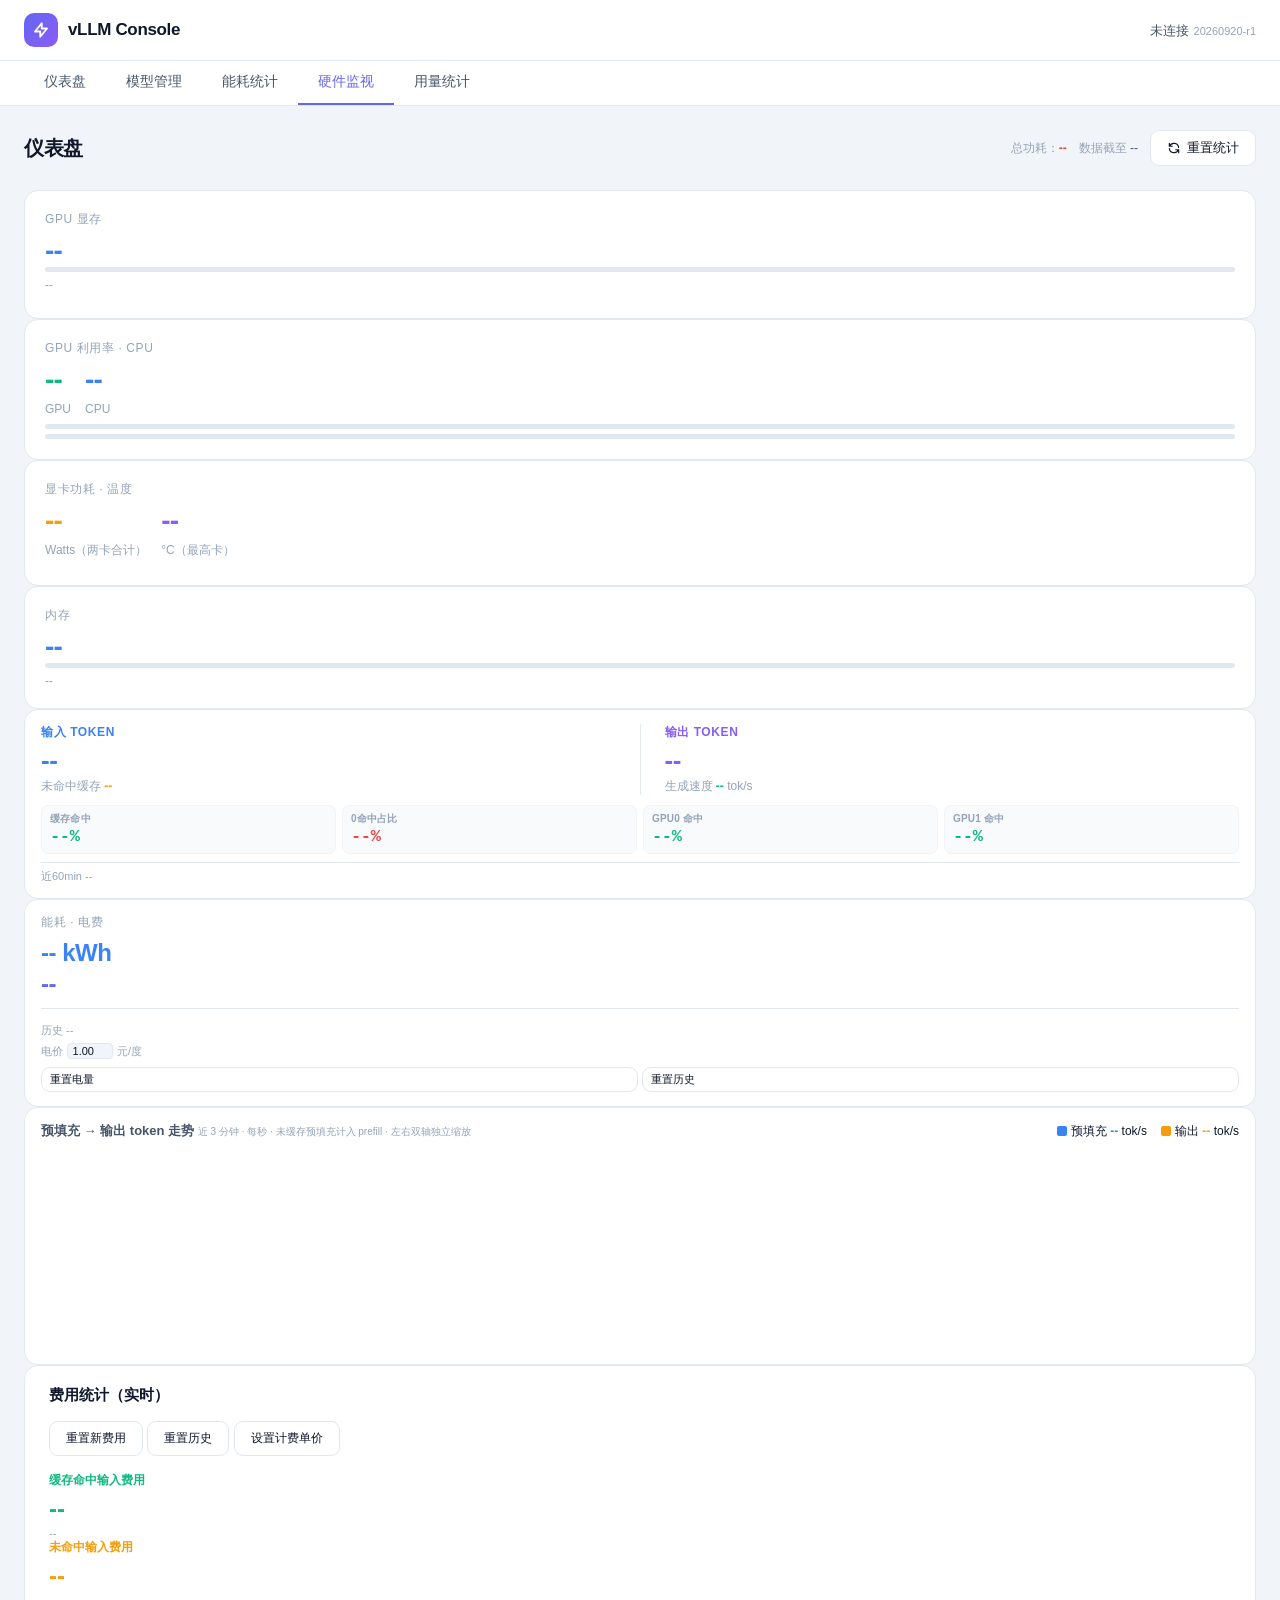
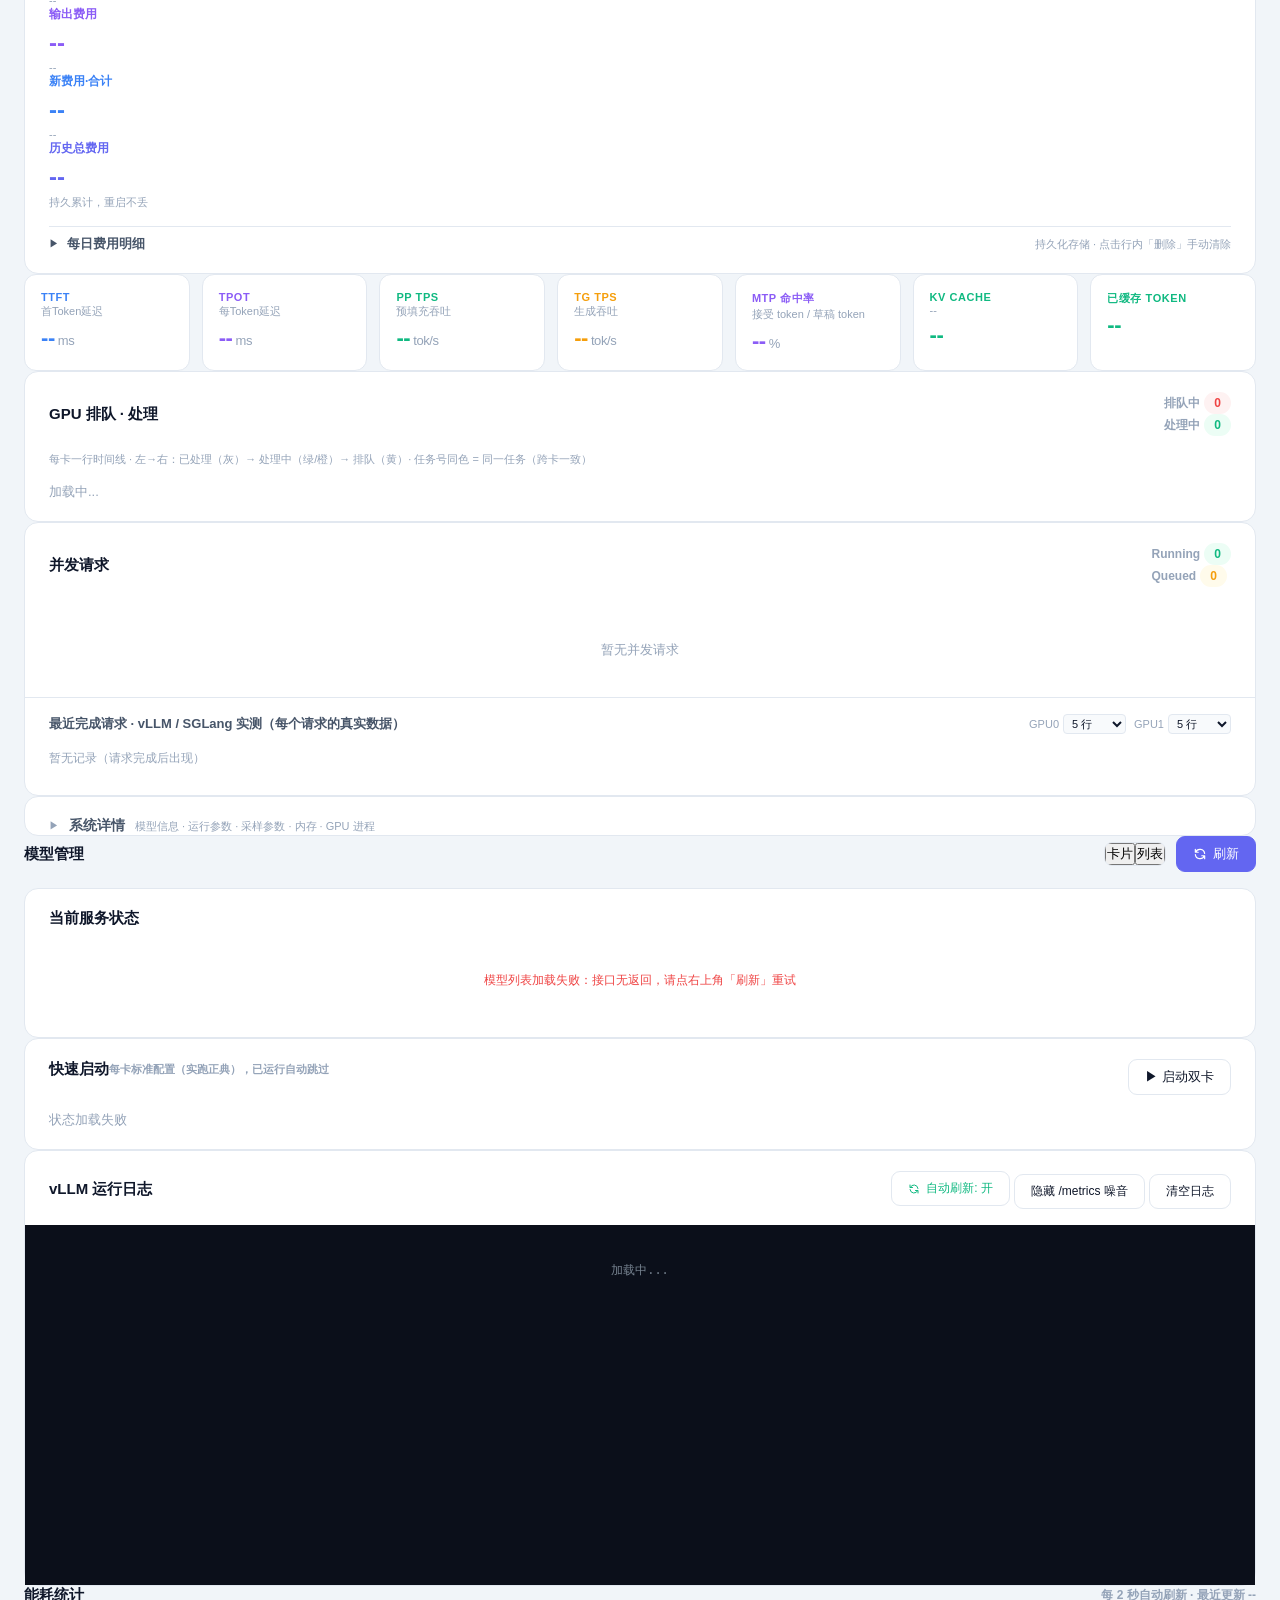
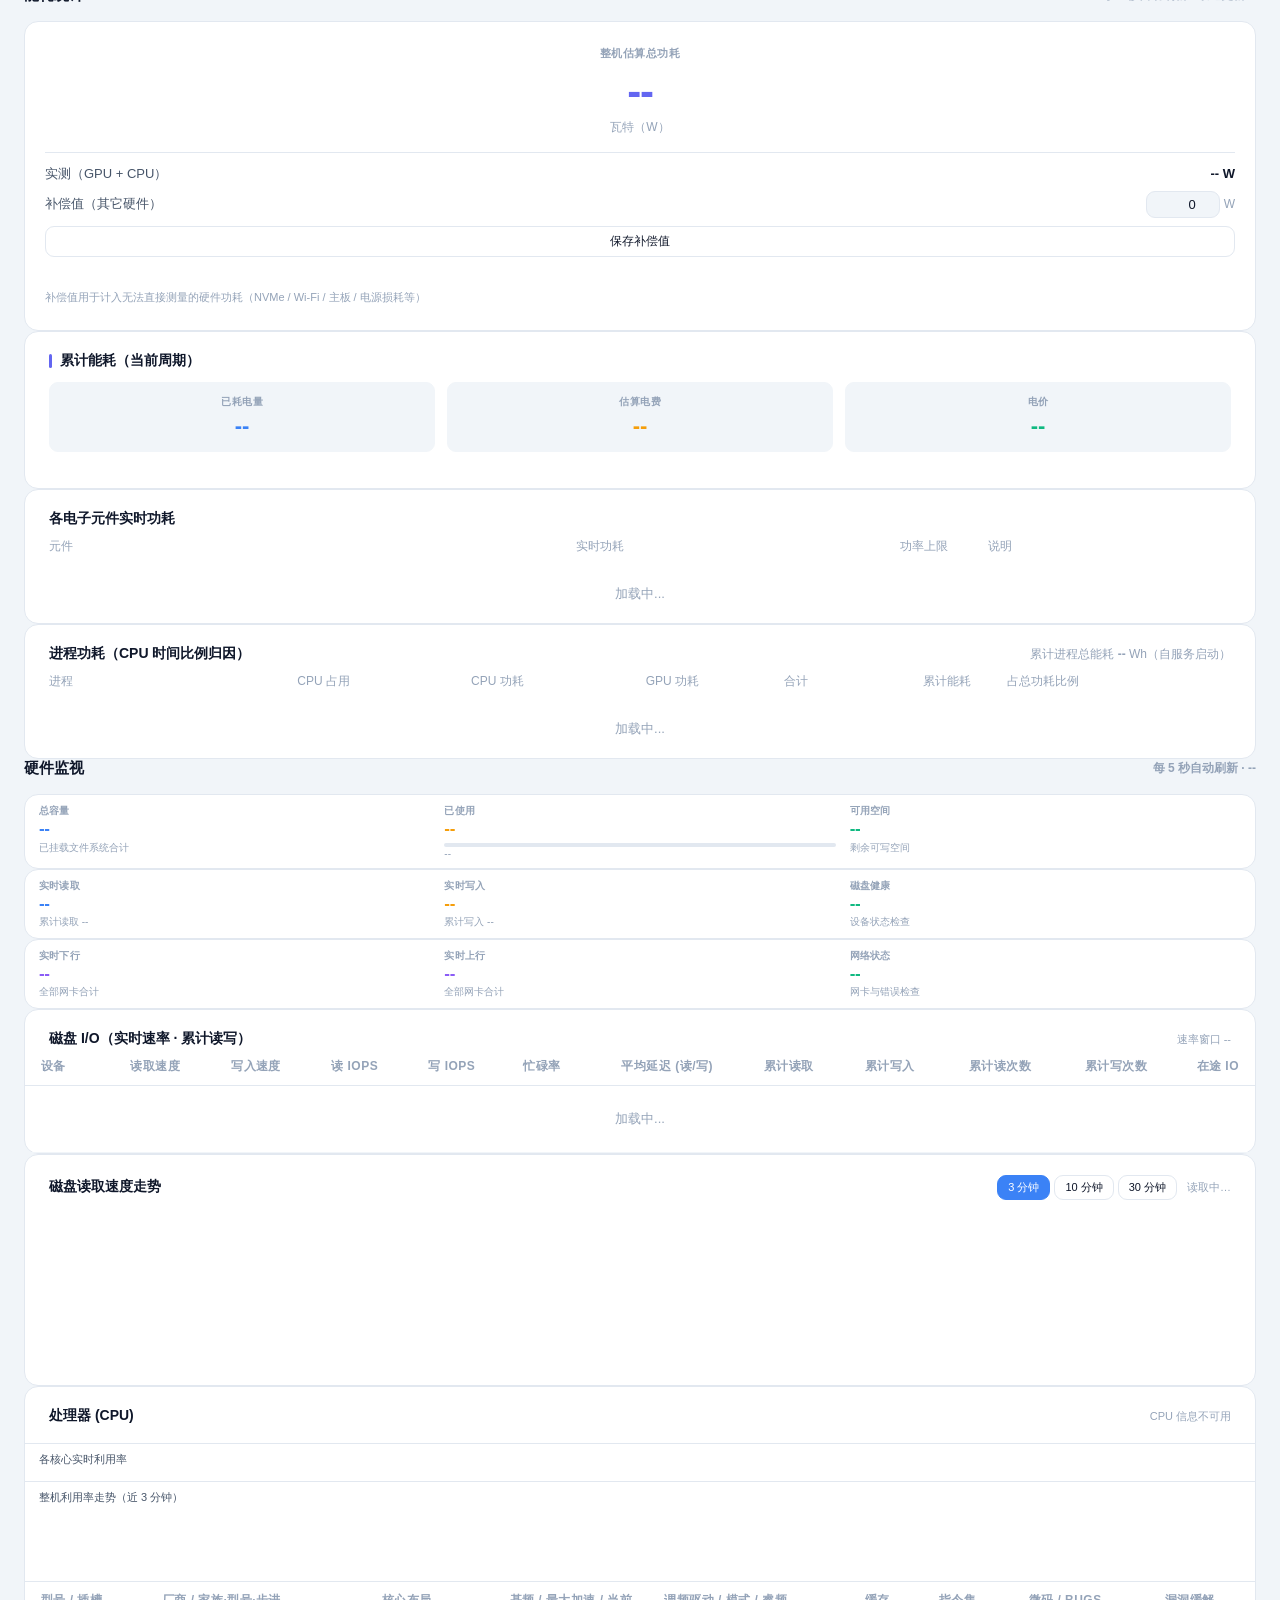
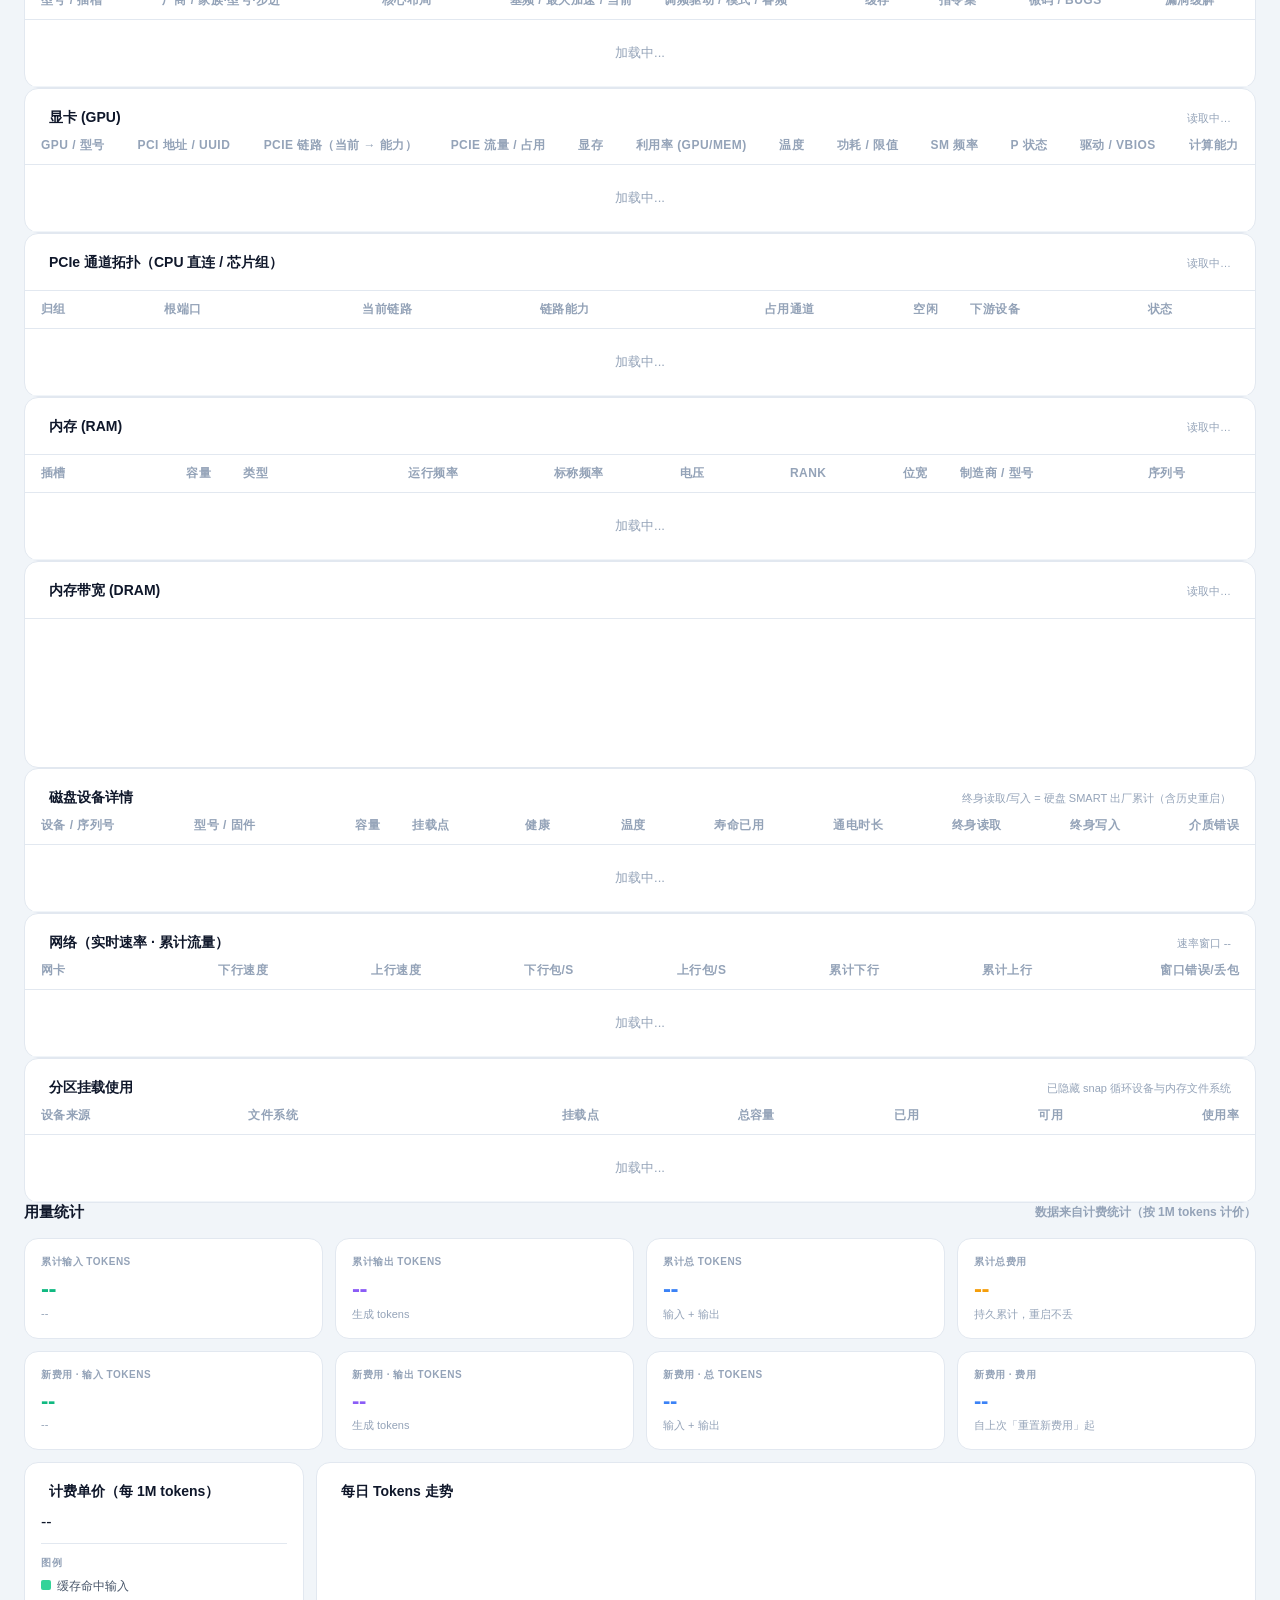
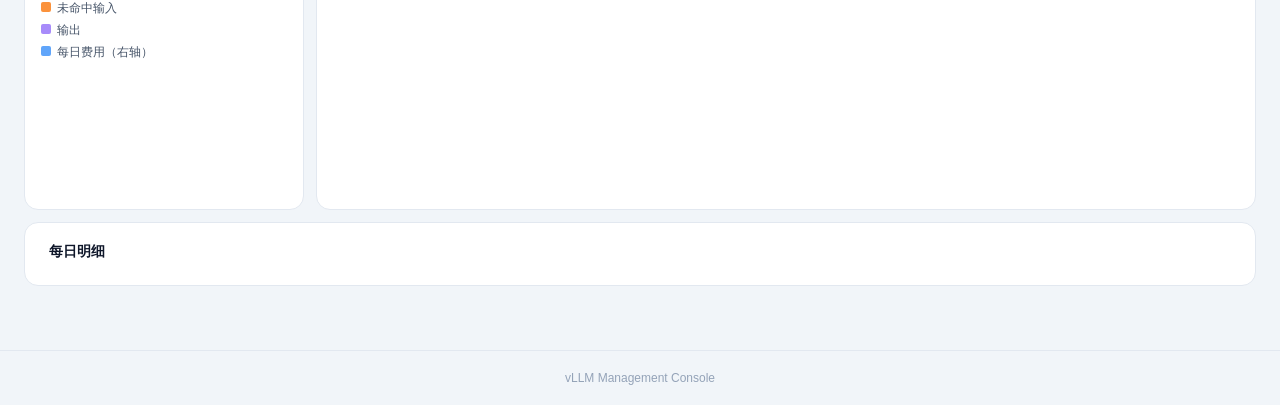
==== src/index.html @ 448c1c04 "8889 控制台初始纳管：09-20 性能优化版（async化/metrics缓存/gzip/ETag/后台暂停轮询）" ====
<!DOCTYPE html>
<html lang="zh-CN">
<head>
    <meta charset="UTF-8">
    <meta name="viewport" content="width=device-width, initial-scale=1.0">
    <title>vLLM 管理控制台</title>
    <script src="/static/tailwind.js"></script>
    <link href="/static/fonts-local.css" rel="stylesheet">
    <style>
        /* 09-19 视觉回归 0905 原版设计（indigo/Inter/平面无阴影）；
           保留后续新增的功能性样式块：metric-tile / hw-tile / 弹窗 / 移动端适配 */

        :root {
            --bg-primary: #f1f5f9;
            --bg-card: #ffffff;
            --bg-card-hover: #f8fafc;
            --text-primary: #0f172a;
            --text-secondary: #475569;
            --text-tertiary: #94a3b8;
            --border: #e2e8f0;
            --border-light: #f1f5f9;
            --accent: #6366f1;
            --accent-light: #818cf8;
            --accent-bg: #eef2ff;
            --green: #10b981;
            --green-bg: #ecfdf5;
            --orange: #f59e0b;
            --orange-bg: #fffbeb;
            --red: #ef4444;
            --red-bg: #fef2f2;
            --blue: #3b82f6;
            --blue-bg: #eff6ff;
            --violet: #8b5cf6;
            --violet-bg: #f5f3ff;
            --text: #0f172a;
            --bg-inset: #f8fafc;
            --accent-ink: #ffffff;
            --accent-line: rgba(99,102,241,0.35);
            --radius-card: 14px;
            --radius-sm: 9px;
            --radius-xs: 7px;
            --space-1: 4px;
            --space-2: 8px;
            --space-3: 12px;
            --space-4: 16px;
            --space-5: 20px;
            --space-6: 24px;
            --shadow-card: none;
            --shadow-card-hover: none;
            --transition-fast: 0.15s ease;
            --transition-med: 0.25s ease;
            --font-sans: 'Inter', -apple-system, BlinkMacSystemFont, 'PingFang SC', 'Hiragino Sans GB', 'Microsoft YaHei', sans-serif;
            --font-mono: 'IBM Plex Mono', ui-monospace, 'SF Mono', Menlo, Consolas, monospace;
            --gq-done-bg: #eaeef5; --gq-done-main: #64748b; --gq-done-sub: #94a3b8;
            --gq-queued-bg: #fdf1cf; --gq-queued-main: #a16207; --gq-queued-sub: #ca8a04;
            --gq-prefill-bg: #ffe8d1; --gq-prefill-main: #c2410c; --gq-prefill-sub: #ea580c;
            --gq-decode-bg: #d3f5e3; --gq-decode-main: #047857; --gq-decode-sub: #059669;
        }
        @media (prefers-color-scheme: dark) {
            :root {
                --bg-primary: #0b1120;
                --bg-card: #131c31;
                --bg-card-hover: #1a2642;
                --text-primary: #e2e8f0;
                --text-secondary: #94a3b8;
                --text-tertiary: #64748b;
                --border: #1e293b;
                --border-light: #1a2642;
                --accent: #818cf8;
                --accent-light: #a5b4fc;
                --accent-bg: #1e1b4b;
                --green: #34d399;
                --green-bg: #064e3b;
                --orange: #fbbf24;
                --orange-bg: #451a03;
                --red: #f87171;
                --red-bg: #450a0a;
                --blue: #60a5fa;
                --blue-bg: #1e3a5f;
                --violet: #a78bfa;
                --violet-bg: #2e1065;
                --text: #e2e8f0;
                --bg-inset: #1a2642;
                --accent-ink: #ffffff;
                --accent-line: rgba(161,164,250,0.45);
                --shadow-card: none;
                --shadow-card-hover: none;
                --gq-done-bg: #1a2438; --gq-done-main: #8494b0; --gq-done-sub: #7c8aa5;
                --gq-queued-bg: rgba(250,204,21,0.15); --gq-queued-main: #fde047; --gq-queued-sub: #facc15;
                --gq-prefill-bg: rgba(251,146,60,0.17); --gq-prefill-main: #fdba74; --gq-prefill-sub: #fb923c;
                --gq-decode-bg: rgba(52,211,153,0.16); --gq-decode-main: #6ee7b7; --gq-decode-sub: #34d399;
            }
        }
        * { margin: 0; padding: 0; box-sizing: border-box; }
        body {
            font-family: 'Inter', -apple-system, BlinkMacSystemFont, sans-serif;
            background: var(--bg-primary);
            color: var(--text-primary);
            min-height: 100vh;
            -webkit-font-smoothing: antialiased;
        }

        /* Header */
        .header {
            background: var(--bg-card);
            border-bottom: 1px solid var(--border);
            backdrop-filter: blur(12px);
            position: sticky;
            top: 0;
            z-index: 50;
        }
        .header-inner {
            max-width: 1280px;
            margin: 0 auto;
            padding: 0 24px;
            height: 60px;
            display: flex;
            align-items: center;
            justify-content: space-between;
        }
        .logo {
            display: flex;
            align-items: center;
            gap: 10px;
            font-weight: 700;
            font-size: 17px;
            letter-spacing: -0.02em;
        }
        .logo-icon {
            width: 34px;
            height: 34px;
            background: linear-gradient(135deg, var(--accent), #8b5cf6);
            border-radius: 10px;
            display: flex;
            align-items: center;
            justify-content: center;
            color: white;
        }

        /* Nav */
        .nav-bar {
            background: var(--bg-card);
            border-bottom: 1px solid var(--border);
        }
        .nav-inner {
            max-width: 1280px;
            margin: 0 auto;
            padding: 0 24px;
            display: flex;
            gap: 0;
        }
        .nav-tab {
            padding: 12px 20px;
            font-size: 14px;
            font-weight: 500;
            color: var(--text-secondary);
            cursor: pointer;
            border-bottom: 2px solid transparent;
            transition: all 0.15s;
        }
        .nav-tab:hover { color: var(--text-primary); }
        .nav-tab.active {
            color: var(--accent);
            border-bottom-color: var(--accent);
        }

        /* Main */
        .main { max-width: 1280px; margin: 0 auto; padding: 24px; }

        /* Cards */
        .card {
            background: var(--bg-card);
            border: 1px solid var(--border);
            border-radius: 14px;
            transition: border-color 0.15s;
        }
        .card-header {
            padding: 20px 24px 0;
        }
        .card-body {
            padding: 16px 24px 20px;
        }

        /* KPI cards */
        .kpi-card {
            background: var(--bg-card);
            border: 1px solid var(--border);
            border-radius: 14px;
            padding: 20px;
            transition: all 0.2s;
        }
        .kpi-card:hover {
            border-color: var(--accent);
            box-shadow: 0 4px 24px rgba(99,102,241,0.06);
        }
        .kpi-label {
            font-size: 12px;
            font-weight: 500;
            color: var(--text-tertiary);
            text-transform: uppercase;
            letter-spacing: 0.05em;
            margin-bottom: 8px;
        }
        .kpi-value {
            font-size: 28px;
            font-weight: 700;
            letter-spacing: -0.03em;
            line-height: 1.1;
        }
        .kpi-sub {
            font-size: 12px;
            color: var(--text-tertiary);
            margin-top: 6px;
        }

        /* Stat row cards */
        .stat-card {
            background: var(--bg-card);
            border: 1px solid var(--border);
            border-radius: 14px;
            padding: 20px;
        }
        .stat-card-title {
            font-size: 12px;
            font-weight: 600;
            color: var(--text-tertiary);
            text-transform: uppercase;
            letter-spacing: 0.05em;
            margin-bottom: 4px;
        }
        .stat-card-value {
            font-size: 26px;
            font-weight: 700;
            letter-spacing: -0.02em;
        }
        .stat-card-hint {
            font-size: 12px;
            color: var(--text-tertiary);
            margin-top: 2px;
        }

        /* Metrics grid */
        .metric-grid {
            display: flex;
            gap: 12px;
        }
        .metric-item {
            background: var(--bg-card);
            border: 1px solid var(--border);
            border-radius: 12px;
            padding: 16px 16px;
            flex: 1;
            min-width: 0;
        }
        .metric-item-label {
            font-size: 11px;
            font-weight: 600;
            color: var(--text-tertiary);
            text-transform: uppercase;
            letter-spacing: 0.05em;
        }
        .metric-item-hint {
            font-size: 11px;
            color: var(--text-tertiary);
            margin-top: 1px;
        }
        .metric-item-value {
            font-size: 22px;
            font-weight: 700;
            letter-spacing: -0.02em;
            margin-top: 6px;
        }
        .metric-item-unit {
            font-size: 13px;
            font-weight: 500;
            color: var(--text-tertiary);
            margin-left: 3px;
        }

        /* Progress bar */
        .progress {
            height: 5px;
            background: var(--border);
            border-radius: 10px;
            overflow: hidden;
        }
        .progress-bar {
            height: 100%;
            border-radius: 10px;
            transition: width 0.6s ease;
        }

        /* Status badges */
        .badge {
            display: inline-flex;
            align-items: center;
            gap: 5px;
            padding: 4px 10px;
            border-radius: 20px;
            font-size: 12px;
            font-weight: 600;
        }
        .badge-green { background: var(--green-bg); color: var(--green); }
        .badge-orange { background: var(--orange-bg); color: var(--orange); }
        .badge-blue { background: var(--blue-bg); color: var(--blue); }

        /* Buttons */
        .btn {
            display: inline-flex;
            align-items: center;
            gap: 6px;
            padding: 8px 16px;
            border-radius: 9px;
            font-size: 13px;
            font-weight: 500;
            border: 1px solid var(--border);
            background: var(--bg-card);
            color: var(--text-primary);
            cursor: pointer;
            transition: all 0.15s;
        }
        .btn:hover { background: var(--bg-card-hover); }
        .btn-primary {
            background: var(--accent);
            color: white;
            border-color: var(--accent);
        }
        .btn-primary:hover { background: var(--accent-light); }

        /* Request items */
        .req-item {
            display: flex;
            align-items: center;
            justify-content: space-between;
            padding: 12px 16px;
            border-radius: 10px;
            margin-bottom: 6px;
            transition: background 0.15s;
        }
        .req-prefill {
            background: var(--orange-bg);
            border: 1px solid rgba(245,158,11,0.2);
        }
        .req-decode {
            background: var(--green-bg);
            border: 1px solid rgba(16,185,129,0.2);
        }
        .req-num {
            width: 28px;
            height: 28px;
            border-radius: 50%;
            display: flex;
            align-items: center;
            justify-content: center;
            font-size: 12px;
            font-weight: 700;
            color: white;
        }
        .req-prefill .req-num { background: var(--orange); }
        .req-decode .req-num { background: var(--green); }

        /* Info rows */
        .info-row {
            display: flex;
            justify-content: space-between;
            align-items: center;
            padding: 10px 0;
            border-bottom: 1px solid var(--border-light);
        }
        .info-row:last-child { border-bottom: none; }
        .info-label { font-size: 13px; color: var(--text-secondary); }
        .info-value { font-size: 13px; font-weight: 600; }

        /* Tables */
        .tbl { width: 100%; border-collapse: collapse; }
        .tbl th {
            text-align: left;
            padding: 10px 16px;
            font-size: 12px;
            font-weight: 600;
            color: var(--text-tertiary);
            border-bottom: 1px solid var(--border);
            text-transform: uppercase;
            letter-spacing: 0.04em;
        }
        .tbl td {
            padding: 12px 16px;
            font-size: 13px;
            border-bottom: 1px solid var(--border-light);
        }

        /* Section title */
        .section-title {
            font-size: 15px;
            font-weight: 600;
            margin-bottom: 16px;
            display: flex;
            align-items: center;
            justify-content: space-between;
        }

        /* Dashboard header */
        .dash-header {
            display: flex;
            align-items: center;
            justify-content: space-between;
            margin-bottom: 24px;
        }
        .dash-title { font-size: 20px; font-weight: 700; letter-spacing: -0.02em; }
        .dash-meta {
            display: flex;
            align-items: center;
            gap: 12px;
            font-size: 12px;
            color: var(--text-tertiary);
        }

        /* Chat */
        .chat-box {
            flex: 1;
            overflow-y: auto;
            padding: 20px;
            display: flex;
            flex-direction: column;
            gap: 16px;
        }
        .msg {
            max-width: 75%;
            padding: 12px 16px;
            border-radius: 16px;
            font-size: 14px;
            line-height: 1.5;
        }
        .msg-user {
            align-self: flex-end;
            background: var(--accent);
            color: white;
            border-radius: 16px 16px 4px 16px;
        }
        .msg-assistant {
            align-self: flex-start;
            background: var(--bg-primary);
            border: 1px solid var(--border);
            border-radius: 16px 16px 16px 4px;
        }
        .msg-label {
            font-size: 11px;
            font-weight: 600;
            margin-bottom: 4px;
            opacity: 0.7;
        }

        /* Config */
        .config-group { margin-bottom: 24px; }
        .config-group-title { font-size: 15px; font-weight: 600; margin-bottom: 16px; }
        .config-field { margin-bottom: 16px; }
        .config-label {
            display: block;
            font-size: 13px;
            font-weight: 500;
            color: var(--text-secondary);
            margin-bottom: 6px;
        }
        .config-input {
            width: 100%;
            padding: 10px 14px;
            border-radius: 10px;
            border: 1px solid var(--border);
            background: var(--bg-primary);
            color: var(--text-primary);
            font-size: 14px;
            outline: none;
            transition: border-color 0.15s;
        }
        .config-input:focus { border-color: var(--accent); }
        input[type="range"] {
            width: 100%;
            accent-color: var(--accent);
        }

        /* Scrollbar */
        ::-webkit-scrollbar { width: 6px; }
        ::-webkit-scrollbar-track { background: transparent; }
        ::-webkit-scrollbar-thumb { background: var(--border); border-radius: 3px; }
        ::-webkit-scrollbar-thumb:hover { background: var(--text-tertiary); }

        .pulse { animation: pulse 2s infinite; }
        @keyframes pulse { 0%,100%{opacity:1}50%{opacity:.4} }
        @keyframes spin { to{transform:rotate(360deg)} }
        .spinner {
            border: 2px solid var(--border);
            border-top-color: var(--accent);
            border-radius: 50%;
            width: 18px;
            height: 18px;
            animation: spin 0.7s linear infinite;
            display: inline-block;
        }
        [x-cloak]{display:none!important}
        /* 参数浮动说明（data-tip）：鼠标停留显示含义解释 */
        [data-tip]{cursor:help}
        .dsh-tip{
            position:fixed;z-index:9999;max-width:340px;
            background:rgba(18,20,28,0.97);color:#e8eaf0;
            font-size:12px;line-height:1.55;padding:8px 11px;
            border-radius:8px;border:1px solid rgba(255,255,255,0.12);
            box-shadow:0 6px 24px rgba(0,0,0,0.45);
            pointer-events:none;opacity:0;transition:opacity .12s ease;
            font-family:inherit;
        }
        /* ====== 启动弹窗：卡片式分区布局 ====== */
        .sc-hint{display:flex;gap:10px;align-items:flex-start;background:var(--accent-bg);border:1px solid var(--accent-line);border-radius:10px;padding:11px 14px;font-size:12.5px;line-height:1.65;color:var(--text-secondary);margin-bottom:14px}
        .sc-hint b{color:var(--text-primary);font-weight:600}
        .sc-hint-ic{flex-shrink:0;margin-top:1px;display:flex;align-items:center;color:var(--accent)}
        .sc-model-pill{display:inline-flex;align-items:center;gap:8px;background:var(--bg-inset);border:1px solid var(--border);border-radius:999px;padding:6px 16px;font-size:12.5px;color:var(--text-secondary);margin-bottom:16px}
        .sc-model-pill b{color:var(--text-primary);font-weight:650}
        .sc-model-pill svg{flex-shrink:0;color:var(--accent)}
        .sc-grid{display:grid;grid-template-columns:1fr 1fr;gap:14px;align-items:stretch}
        @media (max-width:900px){.sc-grid{grid-template-columns:1fr}}
        .sc-card{background:var(--bg-inset);border:1px solid var(--border);border-radius:12px;padding:14px 16px 8px;min-width:0}
        .sc-card-hd{display:flex;align-items:center;gap:8px;margin-bottom:12px}
        .sc-card-ic{width:26px;height:26px;border-radius:8px;display:flex;align-items:center;justify-content:center;flex-shrink:0}
        .sc-ic-blue{background:var(--accent-bg);color:var(--accent)}
        .sc-ic-cyan{background:var(--accent-bg);color:var(--accent)}
        .sc-ic-violet{background:var(--violet-bg);color:var(--violet)}
        .sc-ic-orange{background:var(--orange-bg);color:var(--orange)}
        .sc-card-tt{font-size:13px;font-weight:650;color:var(--text-primary)}
        .sc-card-hint{margin-left:auto;font-size:11px;color:var(--text-tertiary);text-align:right}
        .sc-mini-grid{display:grid;grid-template-columns:1fr 1fr 1fr;gap:0 12px}
        @media (max-width:1200px){.sc-mini-grid{grid-template-columns:1fr 1fr}}
        /* 分段选择器（radio 药丸） */
        .seg-group{display:inline-flex;gap:4px;background:var(--bg-inset);border:1px solid var(--border);border-radius:9px;padding:3px;flex-wrap:wrap}
        .seg-opt{display:flex;align-items:center;gap:6px;padding:5px 13px;border-radius:7px;font-size:12px;color:var(--text-secondary);cursor:pointer;transition:all .15s;border:1px solid transparent;user-select:none}
        .seg-opt:hover{color:var(--text-primary)}
        .seg-opt:has(input:checked){background:var(--accent-bg);border-color:var(--accent);color:var(--accent)}
        .seg-opt input{display:none}
        .seg-sub{font-size:10.5px;color:var(--text-tertiary)}
        .seg-opt:has(input:checked) .seg-sub{color:var(--accent);opacity:.85}
        /* 复选药丸（布尔开关） */
        .chk-pill{display:inline-flex;align-items:center;gap:6px;padding:5px 13px;border:1px solid var(--border);border-radius:999px;font-size:12px;color:var(--text-secondary);cursor:pointer;transition:all .15s;user-select:none;background:var(--bg-inset)}
        .chk-pill:hover{border-color:var(--accent-line);color:var(--text-primary)}
        .chk-pill:has(input:checked){background:var(--accent-bg);border-color:var(--accent);color:var(--accent)}
        .chk-pill input{display:none}
        .chk-row{display:flex;flex-wrap:wrap;gap:8px;margin-bottom:14px}
        /* 卡片内指标小格（2x2 网格单元） */
        .metric-tile {
            background: var(--bg-inset);
            border: 1px solid var(--border-light);
            border-radius: var(--radius-xs);
            padding: 6px 8px;
            min-width: 0;
        }
        .metric-tile-label {
            font-size: 10px;
            font-weight: 600;
            color: var(--text-tertiary);
            letter-spacing: 0.02em;
            white-space: nowrap;
            overflow: hidden;
            text-overflow: ellipsis;
        }
        .metric-tile-value {
            font-size: 17px;
            font-weight: 700;
            letter-spacing: -0.02em;
            font-variant-numeric: tabular-nums;
            font-family: var(--font-mono);
            line-height: 1.25;
            white-space: nowrap;
            overflow: hidden;
            text-overflow: ellipsis;
        }
        .metric-tile-sub {
            font-size: 9.5px;
            color: var(--text-tertiary);
            white-space: nowrap;
            overflow: hidden;
            text-overflow: ellipsis;
        }
        /* 硬件监视页紧凑化：小指标格 + 页内全局收紧（作用域限定 #tab-storage） */
        .hw-tile { min-width: 0; }
        .hw-tile-label {
            font-size: 10px;
            font-weight: 600;
            color: var(--text-tertiary);
            letter-spacing: 0.02em;
            white-space: nowrap;
            overflow: hidden;
            text-overflow: ellipsis;
        }
        .hw-tile-value {
            font-size: 17px;
            font-weight: 700;
            letter-spacing: -0.02em;
            line-height: 1.25;
            font-variant-numeric: tabular-nums;
            white-space: nowrap;
            overflow: hidden;
            text-overflow: ellipsis;
        }
        .hw-tile-sub {
            font-size: 10px;
            color: var(--text-tertiary);
            margin-top: 1px;
            white-space: nowrap;
            overflow: hidden;
            text-overflow: ellipsis;
        }
        /* ===== 移动端窄屏适配：防止卡片文字溢出（视口 <768px 时自动生效） ===== */
        @media (max-width: 767px) {
            .token-grid { grid-template-columns: 1fr !important; }
            .stat-card, .kpi-card { padding: 14px !important; }
            .stat-card-value { font-size: 20px; }
            .kpi-value { font-size: 20px; }
            #totalInputTokens, #totalOutputTokens { font-size: 22px; }
            #energyKwh, #energyCost { font-size: 22px; }
            .metric-tile-value { font-size: 16px; }
            #cacheHitRate, #zeroHitRate { font-size: 16px; }
            #energyKwh, #energyCost { font-size: 20px; }
            .metric-grid { flex-wrap: wrap; }
            .metric-item { flex: 1 1 45% !important; }
            .metric-item-value { font-size: 18px; }
            .stat-flex-row { flex-wrap: wrap !important; row-gap: 12px; }
            .stat-flex-row > div:first-child { flex: 1 1 100% !important; }
            .dash-meta { flex-wrap: wrap; }
        }
        </style>
</head>
<body>
    <!-- Header -->
    <header class="header">
        <div class="header-inner">
            <div class="logo">
                <div class="logo-icon">
                    <svg width="18" height="18" fill="none" stroke="currentColor" viewBox="0 0 24 24"><path stroke-linecap="round" stroke-linejoin="round" stroke-width="2.5" d="M13 10V3L4 14h7v7l9-11h-7z"/></svg>
                </div>
                <span>vLLM Console</span>
            </div>
            <div class="flex items-center gap-3">
                <span id="statusDot" class="w-2 h-2 rounded-full bg-gray-400"></span>
                <span id="serverStatus" style="font-size:13px;color:var(--text-secondary)">连接中...</span>
                <span id="pageVersion" style="font-size:11px;color:var(--text-tertiary)" title="页面版本号（如与服务器不符请强制刷新 Ctrl+Shift+R）"></span>
            </div>
        </div>
    </header>

    <!-- Navigation -->
    <nav class="nav-bar">
        <div class="nav-inner">
            <div class="nav-tab active" onclick="switchTab('dashboard')">仪表盘</div>
            <div class="nav-tab" onclick="switchTab('models')">模型管理</div>
            <div class="nav-tab" onclick="switchTab('energy')">能耗统计</div>
            <div class="nav-tab" onclick="switchTab('storage')">硬件监视</div>
            <div class="nav-tab" onclick="switchTab('usage')">用量统计</div>
        </div>
    </nav>

    <main class="main">
        <!-- ==================== Dashboard ==================== -->
        <div id="tab-dashboard" class="tab-content">
            <div class="dash-header">
                <div class="dash-title">仪表盘</div>
                <div class="dash-meta">
                    <span style="white-space:nowrap" title="整机估算总功耗 = 全部 GPU + CPU(RAPL) + 补偿值，与能耗统计页口径一致">总功耗：<span id="dashTotalPower" style="color:var(--red);font-weight:700;font-variant-numeric:tabular-nums">--</span></span>
                    <span>数据截至 <span id="statsTimestamp" style="color:var(--text-secondary);font-weight:500">--</span></span>
                    <button class="btn" onclick="resetStats()"><svg width="14" height="14" fill="none" stroke="currentColor" viewBox="0 0 24 24"><path stroke-linecap="round" stroke-linejoin="round" stroke-width="2" d="M4 4v5h.582m15.356 2A8.001 8.001 0 004.582 9m0 0H9m11 11v-5h-.581m0 0a8.003 8.003 0 01-15.357-2m15.357 2H15"/></svg>重置统计</button>
                </div>
            </div>

            <!-- KPI Row：系统状态（顶部色带卡片） -->
            <div class="grid grid-cols-2 md:grid-cols-3 xl:grid-cols-4 gap-4 mb-6" style="align-items:stretch">
                <div class="kpi-card">
                    <div class="kpi-label">GPU 显存</div>
                    <div class="kpi-value" id="gpuMemory" style="color:var(--blue)">--</div>
                    <div class="progress mt-2"><div class="progress-bar" id="gpuMemoryBar" style="width:0%;background:var(--blue)"></div></div>
                    <div class="kpi-sub" id="gpuMemoryPct">--</div>
                    <div id="gpuDetail" style="margin-top:6px;display:flex;flex-wrap:wrap;gap:4px"></div>
                </div>
                <div class="kpi-card" title="GPU 利用率（nvidia-smi）+ 处理器 CPU 整机利用率（/proc/stat 采样，全部核心平均）">
                    <div class="kpi-label">GPU 利用率 · CPU</div>
                    <div style="display:flex;gap:14px;align-items:baseline">
                        <div>
                            <div class="kpi-value" id="gpuUtil" style="color:var(--green)">--</div>
                            <div class="kpi-sub">GPU</div>
                        </div>
                        <div>
                            <div class="kpi-value" id="cpuUtil" style="color:var(--blue)">--</div>
                            <div class="kpi-sub" id="cpuUtilSub">CPU</div>
                        </div>
                    </div>
                    <div style="display:flex;flex-direction:column;gap:5px;margin-top:8px">
                        <div class="progress" style="height:5px"><div class="progress-bar" id="gpuUtilBar" style="width:0%;background:var(--green)"></div></div>
                        <div class="progress" style="height:5px"><div class="progress-bar" id="cpuUtilBar" style="width:0%;background:var(--blue)"></div></div>
                    </div>
                </div>
                <div class="kpi-card">
                    <div class="kpi-label">显卡功耗 · 温度</div>
                    <div style="display:flex;gap:14px;align-items:baseline">
                        <div>
                            <div class="kpi-value" id="gpuPower" style="color:var(--orange)">--</div>
                            <div class="kpi-sub" id="powerSub">Watts（两卡合计）</div>
                        </div>
                        <div>
                            <div class="kpi-value" id="gpuTemperature" style="color:var(--violet)">--</div>
                            <div class="kpi-sub" id="tempSub">°C（最高卡）</div>
                        </div>
                    </div>
                    <div id="powerTempDetail" style="margin-top:6px;display:flex;flex-wrap:wrap;gap:4px"></div>
                </div>
                <div class="kpi-card" title="系统内存使用率（/proc/meminfo，已用 / 总量）">
                    <div class="kpi-label">内存</div>
                    <div class="kpi-value" id="memUtil" style="color:var(--blue)">--</div>
                    <div class="progress mt-2"><div class="progress-bar" id="memUtilBar" style="width:0%;background:var(--blue)"></div></div>
                    <div class="kpi-sub" id="memUtilSub">--</div>
                </div>
            </div>

            <!-- Token 吞吐（左 2/3）+ 能耗电费（右 1/3） -->
            <div class="grid grid-cols-1 lg:grid-cols-3 gap-4 mb-6" style="align-items:stretch">
                <div class="lg:col-span-2 stat-card" style="display:flex;flex-direction:column;padding:14px 16px">
                    <!-- 双主数值：输入 + 输出 并排 -->
                    <div style="display:flex;flex-wrap:wrap;gap:10px 24px;align-items:flex-end">
                        <div style="min-width:0;flex:1">
                            <div class="stat-card-title" style="color:var(--blue)">输入 Token</div>
                            <div class="stat-card-value" id="totalInputTokens" style="color:var(--blue);font-size:26px;white-space:nowrap;overflow:hidden;text-overflow:ellipsis">--</div>
                            <div class="stat-card-hint">未命中缓存 <span id="uncachedInputTokens" style="color:var(--orange);font-weight:600;white-space:nowrap">--</span></div>
                        </div>
                        <div style="min-width:0;flex:1;border-left:1px solid var(--border);padding-left:24px">
                            <div class="stat-card-title" style="color:var(--violet)">输出 Token</div>
                            <div class="stat-card-value" id="totalOutputTokens" style="color:var(--violet);font-size:26px;white-space:nowrap;overflow:hidden;text-overflow:ellipsis">--</div>
                            <div class="stat-card-hint">生成速度 <span id="totalSpeedLabel" style="color:var(--green);font-weight:600">--</span> tok/s</div>
                        </div>
                    </div>
                    <!-- 指标格 4 列 -->
                    <div style="display:grid;grid-template-columns:repeat(4,1fr);gap:6px;margin-top:auto;padding-top:10px">
                        <div class="metric-tile" title="命中的 prompt token / 全部 prompt token（缓存命中的部分不占预填充计算量）">
                            <div class="metric-tile-label">缓存命中</div>
                            <div class="metric-tile-value" style="color:var(--green)" id="cacheHitRate">--%</div>
                                                    </div>
                        <div class="metric-tile" title="近 1 小时完成请求中缓存命中为 0 的占比（request-traces 真值，非引擎累计计数）。0 命中的大 prompt 每次都全额重算 prefill；>16k 子集见小字。绿<30% / 橙30-50% / 红≥50%">
                            <div class="metric-tile-label">0命中占比</div>
                            <div class="metric-tile-value" style="color:var(--red)" id="zeroHitRate">--%</div>
                                                    </div>
                        <div class="metric-tile" title="GPU0 实例累计命中率（自实例启动）：命中 / (命中+未命中)">
                            <div class="metric-tile-label">GPU0 命中</div>
                            <div class="metric-tile-value" style="color:var(--green)" id="cacheHitGpu0">--%</div>
                                                    </div>
                        <div class="metric-tile" title="GPU1 实例累计命中率（自实例启动）：命中 / (命中+未命中)">
                            <div class="metric-tile-label">GPU1 命中</div>
                            <div class="metric-tile-value" style="color:var(--green)" id="cacheHitGpu1">--%</div>
                                                    </div>
                    </div>
                    <div class="stat-card-hint" id="zeroHitSub" style="margin-top:8px;padding-top:6px;font-size:11px;border-top:1px solid var(--border);white-space:nowrap;overflow:hidden;text-overflow:ellipsis" title="近 1 小时完成请求中缓存命中为 0 的条数占比（request-traces 真值）；>16k 子集=其中 prompt>16k 的请求">近60min --</div>
                </div>
                <!-- 能耗 · 电费 卡（右 1/3，通高） -->
                <div class="kpi-card" id="gpuEnergyCard" style="overflow:hidden;display:flex;flex-direction:column;padding:14px 16px" title="能耗：按「整机估算总功耗」（全部 GPU + CPU + 补偿值） 1 秒级积分累计，持久化不丢">
                    <div style="flex:1;display:flex;flex-direction:column;justify-content:center">
                        <div class="kpi-label" style="margin-bottom:8px">能耗 · 电费</div>
                        <div id="energyKwh" style="font-size:24px;font-weight:700;letter-spacing:-0.02em;color:var(--blue);line-height:1.15;white-space:nowrap;overflow:hidden;text-overflow:ellipsis">-- kWh</div>
                        <div id="energyCost" style="margin-top:3px;font-size:24px;font-weight:700;letter-spacing:-0.02em;line-height:1.15;color:var(--accent);white-space:nowrap;overflow:hidden;text-overflow:ellipsis">--</div>
                        <div style="margin-top:10px;padding-top:8px;border-top:1px solid var(--border);display:flex;flex-direction:column;gap:5px">
                            <div class="kpi-sub" style="font-size:11px;line-height:1.4" title="历史累计（含已重置部分），持久化不丢">历史 <span id="energyHistory" style="font-variant-numeric:tabular-nums">--</span></div>
                            <div style="display:flex;align-items:center;flex-wrap:wrap;gap:3px 4px;font-size:11px">
                                <span style="color:var(--text-tertiary)">电价</span>
                                <input id="energyPrice" type="number" min="0" max="100" step="0.01" value="1.00"
                                    style="width:46px;padding:1px 3px;font-size:11px;text-align:right;background:var(--bg-primary);border:1px solid var(--border);border-radius:4px;color:var(--text-primary)"
                                    onchange="saveEnergyPrice()" title="电费单价（元/度），修改后自动保存">
                                <span id="energyUnit" style="color:var(--text-tertiary)">元/度</span>
                            </div>
                        </div>
                        <div style="display:flex;gap:4px;margin-top:8px">
                            <button class="btn" style="font-size:11px;padding:4px 8px;white-space:nowrap;flex:1" onclick="resetEnergy('current')" title="清零「已用电/电费」，不影响历史累计">重置电量</button>
                            <button class="btn" style="font-size:11px;padding:4px 8px;white-space:nowrap;flex:1" onclick="resetEnergy('history')" title="清零「历史累计」">重置历史</button>
                        </div>
                    </div>
                </div>
            </div>

            <!-- PD 走势图（全宽） -->
            <div class="stat-card mb-6" style="padding:14px 16px" id="pdChartCard">
                <div style="display:flex;justify-content:space-between;align-items:center;margin-bottom:4px;flex-wrap:wrap;gap:6px">
                    <div style="font-size:13px;font-weight:600;color:var(--text-secondary)">预填充 → 输出 token 走势 <span style="font-size:10px;color:var(--text-tertiary);font-weight:400">近 3 分钟 · 每秒 · 未缓存预填充计入 prefill · 左右双轴独立缩放</span></div>
                    <div style="display:flex;gap:14px;font-size:12px">
                        <span><span style="display:inline-block;width:10px;height:10px;border-radius:2px;background:var(--blue);margin-right:4px;vertical-align:middle"></span>预填充 <b id="pdPrefillNow" style="color:var(--blue);font-variant-numeric:tabular-nums">--</b> tok/s</span>
                        <span><span style="display:inline-block;width:10px;height:10px;border-radius:2px;background:var(--orange);margin-right:4px;vertical-align:middle"></span>输出 <b id="pdGenNow" style="color:var(--orange);font-variant-numeric:tabular-nums">--</b> tok/s</span>
                    </div>
                </div>
                <canvas id="pdChart" style="width:100%;height:200px;display:block;margin-top:10px"></canvas>
            </div>

            <!-- Billing Panel (实时费用) -->
            <div class="card mb-6" id="billingCard">
                <div class="card-header">
                    <div class="section-title">
                        <span>费用统计（实时）</span>
                        <span id="billingPriceHint" style="font-size:12px;color:var(--text-tertiary)"></span>
                    </div>
                    <div class="flex items-center gap-2">
                        <button class="btn" onclick="resetBilling('current')" style="font-size:12px" title="只清零「新费用」，不影响历史总费用与重置统计">重置新费用</button>
                        <button class="btn" onclick="resetBilling('history')" style="font-size:12px" title="只清零「历史总费用」，不影响新费用与重置统计">重置历史</button>
                        <button class="btn" onclick="openBillingModal()" style="font-size:12px">设置计费单价</button>
                    </div>
                </div>
                <div class="card-body">
                    <div class="grid grid-cols-2 md:grid-cols-5 gap-4">
                        <div>
                            <div style="font-size:12px;color:var(--green);font-weight:600">缓存命中输入费用</div>
                            <div style="font-size:24px;font-weight:800;color:var(--green);margin-top:6px;font-variant-numeric:tabular-nums" id="billingCachedCost">--</div>
                            <div style="font-size:11px;color:var(--text-tertiary);margin-top:4px" id="billingCachedHint">--</div>
                        </div>
                        <div>
                            <div style="font-size:12px;color:var(--orange);font-weight:600">未命中输入费用</div>
                            <div style="font-size:24px;font-weight:800;color:var(--orange);margin-top:6px;font-variant-numeric:tabular-nums" id="billingUncachedCost">--</div>
                            <div style="font-size:11px;color:var(--text-tertiary);margin-top:4px" id="billingUncachedHint">--</div>
                        </div>
                        <div>
                            <div style="font-size:12px;color:var(--violet);font-weight:600">输出费用</div>
                            <div style="font-size:24px;font-weight:800;color:var(--violet);margin-top:6px;font-variant-numeric:tabular-nums" id="billingOutputCost">--</div>
                            <div style="font-size:11px;color:var(--text-tertiary);margin-top:4px" id="billingOutputHint">--</div>
                        </div>
                        <div>
                            <div style="font-size:12px;color:var(--blue);font-weight:600">新费用·合计</div>
                            <div style="font-size:24px;font-weight:800;color:var(--blue);margin-top:6px;font-variant-numeric:tabular-nums" id="billingTotalCost">--</div>
                            <div style="font-size:11px;color:var(--text-tertiary);margin-top:4px" id="billingTotalHint">--</div>
                        </div>
                        <div>
                            <div style="font-size:12px;color:var(--accent);font-weight:600">历史总费用</div>
                            <div style="font-size:24px;font-weight:800;color:var(--accent);margin-top:6px;font-variant-numeric:tabular-nums" id="billingHistoryCost">--</div>
                            <div style="font-size:11px;color:var(--text-tertiary);margin-top:4px" id="billingHistoryHint">持久累计，重启不丢</div>
                        </div>
                    </div>
                    <!-- 每日费用明细（折叠，持久化，可手动删除） -->
                    <div style="border-top:1px solid var(--border);margin-top:16px;padding-top:8px">
                        <div style="display:flex;align-items:center;gap:8px;cursor:pointer;user-select:none" onclick="toggleBillingDays()" title="点击展开/收起">
                            <span id="billingDaysArrow" style="font-size:10px;color:var(--text-secondary);transition:transform .2s;transform:rotate(0deg)">▶</span>
                            <span style="font-size:13px;font-weight:600;color:var(--text-secondary)">每日费用明细</span>
                            <span id="billingDaysCount" style="font-size:11px;color:var(--text-tertiary)"></span>
                            <span style="margin-left:auto;font-size:11px;color:var(--text-tertiary)">持久化存储 · 点击行内「删除」手动清除</span>
                        </div>
                        <div id="billingDaysBody" style="display:none;margin-top:8px">
                            <div id="billingDaysTable"></div>
                        </div>
                    </div>
                </div>
            </div>

            <!-- Performance metrics -->
            <div class="metric-grid mb-6">
                <div class="metric-item">
                    <div class="metric-item-label" style="color:var(--blue)">TTFT</div>
                    <div class="metric-item-hint">首Token延迟</div>
                    <div class="metric-item-value" id="benchTTFT" style="color:var(--blue)">--<span class="metric-item-unit">ms</span></div>
                </div>
                <div class="metric-item">
                    <div class="metric-item-label" style="color:var(--violet)">TPOT</div>
                    <div class="metric-item-hint">每Token延迟</div>
                    <div class="metric-item-value" id="benchTPOT" style="color:var(--violet)">--<span class="metric-item-unit">ms</span></div>
                </div>
                <div class="metric-item">
                    <div class="metric-item-label" style="color:var(--green)">pp TPS</div>
                    <div class="metric-item-hint">预填充吞吐</div>
                    <div class="metric-item-value" id="benchPP_TPS" style="color:var(--green)">--<span class="metric-item-unit">tok/s</span></div>
                </div>
                <div class="metric-item">
                    <div class="metric-item-label" style="color:var(--orange)">tg TPS</div>
                    <div class="metric-item-hint">生成吞吐</div>
                    <div class="metric-item-value" id="benchTG_TPS" style="color:var(--orange)">--<span class="metric-item-unit">tok/s</span></div>
                </div>
                <div class="metric-item" id="mtpCard" style="cursor:help">
                    <div class="metric-item-label" style="color:var(--violet)">MTP 命中率</div>
                    <div class="metric-item-hint">接受 token / 草稿 token</div>
                    <div class="metric-item-value" id="benchMTP" style="color:var(--violet)">--<span class="metric-item-unit">%</span></div>
                </div>
                <div class="metric-item" title="KV Cache 池使用率（已缓存 / 最大可缓存 token 数，数据源 vllm:cache_config_info）">
                    <div class="metric-item-label" style="color:var(--green)">KV Cache</div>
                    <div class="metric-item-hint" id="cacheDetails">--</div>
                    <div class="metric-item-value" id="cacheUsage" style="color:var(--green)">--</div>
                </div>
                <div class="metric-item" id="cachedTokensCard" title="累计前缀缓存命中 token（vllm:prefix_cache_hits_total，只增不减，反映缓存累计价值；全实例合计；悬浮看每卡明细）">
                    <div class="metric-item-label" style="color:var(--green)">已缓存 token</div>
                    <div class="metric-item-value" id="cachedTokensValue" style="color:var(--green)">--</div>
                </div>
            </div>

            <!-- GPU 排队·处理 时间线（真实数据） -->
            <div class="card mb-6" id="gpuQueueCard">
                <div class="card-header">
                    <div class="section-title">
                        <span>GPU 排队 · 处理</span>
                        <div class="flex items-center gap-4">
                            <div class="flex items-center gap-2">
                                <span style="font-size:12px;color:var(--text-tertiary)">排队中</span>
                                <span class="badge" style="background:var(--red-bg);color:var(--red)" id="gpuQueueCount">0</span>
                            </div>
                            <div class="flex items-center gap-2">
                                <span style="font-size:12px;color:var(--text-tertiary)">处理中</span>
                                <span class="badge badge-green" id="gpuBusyCount">0</span>
                            </div>
                        </div>
                    </div>
                    <div style="font-size:11px;color:var(--text-tertiary)">每卡一行时间线 · 左→右：已处理（灰）→ 处理中（绿/橙）→ 排队（黄）· 任务号同色 = 同一任务（跨卡一致）</div>
                </div>
                <div class="card-body">
                    <div id="gpuQueueList"><div style="font-size:13px;color:var(--text-tertiary)">加载中...</div></div>
                </div>
            </div>

            <!-- Concurrency Panel -->
            <div class="card mb-6">
                <div class="card-header">
                    <div class="section-title">
                        <span>并发请求</span>
                        <div class="flex items-center gap-4">
                            <div class="flex items-center gap-2">
                                <span style="font-size:12px;color:var(--text-tertiary)">Running</span>
                                <span class="badge badge-green" id="concurrentRunning">0</span>
                            </div>
                            <div class="flex items-center gap-2">
                                <span style="font-size:12px;color:var(--text-tertiary)">Queued</span>
                                <span class="badge badge-orange" id="concurrentQueued">0</span>
                            </div>
                        </div>
                    </div>
                </div>
                <div class="card-body" id="activeRequestsList">
                    <div id="activeRequestsStatus" style="font-size:12px;color:var(--text-tertiary);margin-bottom:8px;display:none">--</div>
                    <div id="requestSpeeds" style="margin-top:4px">
                        <div style="text-align:center;padding:18px;font-size:13px;color:var(--text-tertiary)">暂无并发请求</div>
                    </div>
                </div>
                <!-- Per-request measured stats from vLLM (stat-logger plugin) -->
                <div class="card-body" style="border-top:1px solid var(--border)">
                    <div style="display:flex;align-items:center;gap:8px;margin-bottom:8px">
                        <div style="font-size:13px;font-weight:600;color:var(--text-secondary);flex:1">最近完成请求 · vLLM / SGLang 实测（每个请求的真实数据）</div>
                        <label style="font-size:11px;color:var(--text-tertiary);display:flex;align-items:center;gap:4px;white-space:nowrap">GPU0
                          <select id="recentRowsGpu0" style="font-size:11px;background:var(--bg-card-hover);color:var(--text);border:1px solid var(--border);border-radius:4px;padding:2px 4px">
                            <option value="5">5 行</option>
                            <option value="10">10 行</option>
                            <option value="15">15 行</option>
                            <option value="20">20 行</option>
                            <option value="25">25 行</option>
                            <option value="30">30 行</option>
                            <option value="50">50 行</option>
                            <option value="100">100 行</option>
                            <option value="200">200 行</option>
                          </select>
                        </label>
                        <label style="font-size:11px;color:var(--text-tertiary);display:flex;align-items:center;gap:4px;white-space:nowrap">GPU1
                          <select id="recentRowsGpu1" style="font-size:11px;background:var(--bg-card-hover);color:var(--text);border:1px solid var(--border);border-radius:4px;padding:2px 4px">
                            <option value="5">5 行</option>
                            <option value="10">10 行</option>
                            <option value="15">15 行</option>
                            <option value="20">20 行</option>
                            <option value="25">25 行</option>
                            <option value="30">30 行</option>
                            <option value="50">50 行</option>
                            <option value="100">100 行</option>
                            <option value="200">200 行</option>
                          </select>
                        </label>
                      </div>
                    <div id="recentRequests">
                        <div style="font-size:12px;color:var(--text-tertiary);padding:8px 0">暂无记录（请求完成后出现）</div>
                    </div>
                </div>
            </div>

            <!-- 系统详情（折叠区） -->
            <div class="card mb-6" id="sysDetailCard" style="overflow:hidden">
                <div class="card-header" style="cursor:pointer;user-select:none;display:flex;align-items:center;justify-content:space-between" onclick="toggleSysDetail()" title="点击展开/收起">
                    <div style="display:flex;align-items:center;gap:10px">
                        <span id="sysDetailArrow" style="font-size:10px;color:var(--text-tertiary);transition:transform .2s;transform:rotate(0deg)">▶</span>
                        <span style="font-size:14px;font-weight:600;color:var(--text-secondary)">系统详情</span>
                        <span style="font-size:11px;color:var(--text-tertiary)">模型信息 · 运行参数 · 采样参数 · 内存 · GPU 进程</span>
                    </div>
                </div>
                <div id="sysDetailBody" style="display:none">
                    <div class="card-body" style="padding-top:8px">
                        <div class="grid grid-cols-1 lg:grid-cols-2 gap-6 mb-6">
                            <div class="card" style="box-shadow:none">
                                <div class="card-header"><h3 style="font-size:14px;font-weight:600">模型信息</h3></div>
                                <div class="card-body" id="modelInfoList">--</div>
                            </div>
                            <div class="card" style="box-shadow:none">
                                <div class="card-header"><h3 style="font-size:14px;font-weight:600">系统信息</h3></div>
                                <div class="card-body">
                                    <div class="info-row"><span class="info-label">后端</span><span class="info-value">CUDA</span></div>
                                    <div class="info-row"><span class="info-label">量化格式</span><span class="info-value">FP8</span></div>
                                    <div class="info-row"><span class="info-label">启动时间</span><span class="info-value" id="startTime">--</span></div>
                                </div>
                            </div>
                        </div>
                        <div class="card mb-6" style="box-shadow:none">
                            <div class="card-header"><h3 style="font-size:14px;font-weight:600">运行参数</h3></div>
                            <div class="card-body">
                                <div id="runParamsBody">
                                <div class="grid grid-cols-1 sm:grid-cols-2 lg:grid-cols-3 xl:grid-cols-4 gap-x-8">
                                    <div class="info-row"><span class="info-label">服务端口 <span style="font-size:10px;color:var(--text-tertiary);display:block">vLLM API 监听端口</span></span><span class="info-value" id="pParamPort">--</span></div>
                                    <div class="info-row"><span class="info-label">并行 <span style="font-size:10px;color:var(--text-tertiary);display:block">TP 张量并行 / PP 流水线并行</span></span><span class="info-value" id="pParamTP">--</span></div>
                                    <div class="info-row"><span class="info-label">显存利用率 <span style="font-size:10px;color:var(--text-tertiary);display:block">GPU 显存最大占用比例</span></span><span class="info-value" id="pParamGpuMem">--</span></div>
                                    <div class="info-row"><span class="info-label">最大并发序列 <span style="font-size:10px;color:var(--text-tertiary);display:block">同时处理的最大请求数</span></span><span class="info-value" id="pParamMaxSeqs">--</span></div>
                                    <div class="info-row"><span class="info-label">块大小 <span style="font-size:10px;color:var(--text-tertiary);display:block">KV 缓存分配粒度（token 数）</span></span><span class="info-value" id="pParamBlockSize">--</span></div>
                                    <div class="info-row"><span class="info-label">Attention 后端 <span style="font-size:10px;color:var(--text-tertiary);display:block">注意力计算的 GPU kernel 实现</span></span><span class="info-value" id="pParamAttn">--</span></div>
                                    <div class="info-row"><span class="info-label">分块预填充 <span style="font-size:10px;color:var(--text-tertiary);display:block">长 prompt 分片计算，降低延迟抖动</span></span><span class="info-value" id="pParamChunked">--</span></div>
                                    <div class="info-row"><span class="info-label">前缀缓存 <span style="font-size:10px;color:var(--text-tertiary);display:block">复用相同前缀的 KV 计算结果</span></span><span class="info-value" id="pParamPrefix">--</span></div>
                                    <div class="info-row"><span class="info-label">MTP 推测解码 <span style="font-size:10px;color:var(--text-tertiary);display:block">用额外小模型预测多 token 加速推理</span></span><span class="info-value" id="pParamMtp">--</span></div>
                                    <div class="info-row"><span class="info-label">DFlash 投机解码 <span style="font-size:10px;color:var(--text-tertiary);display:block">DFlash 草稿模型加速（method/草稿路径含 dflash）</span></span><span class="info-value" id="pParamDflash">--</span></div>
                                    <div class="info-row"><span class="info-label">DSpark 投机解码 <span style="font-size:10px;color:var(--text-tertiary);display:block">DSpark 草稿模型加速（method/草稿路径含 dspark）</span></span><span class="info-value" id="pParamDspark">--</span></div>
                                    <div class="info-row"><span class="info-label">思考模式 <span style="font-size:10px;color:var(--text-tertiary);display:block">是否启用 reasoning 链</span></span><span class="info-value" id="pParamThinking">--</span></div>
                                    <div class="info-row"><span class="info-label">KV 缓存量化 <span style="font-size:10px;color:var(--text-tertiary);display:block">KV cache 数据类型，量化可省显存</span></span><span class="info-value" id="pParamKvQuant">--</span></div>
                                </div>
                                </div>
                            </div>
                        </div>
                        <div class="card mb-6" style="box-shadow:none">
                            <div class="card-header"><h3 style="font-size:14px;font-weight:600">采样参数</h3></div>
                            <div class="card-body">
                                <div id="samplingParamsBody">
                                <div class="grid grid-cols-1 sm:grid-cols-2 lg:grid-cols-3 gap-x-8">
                                    <div class="info-row"><span class="info-label">temperature <span style="font-size:10px;color:var(--text-tertiary);display:block">采样随机性，0=确定性</span></span><span class="info-value" id="pParamTemp">--</span></div>
                                    <div class="info-row"><span class="info-label">top_p <span style="font-size:10px;color:var(--text-tertiary);display:block">核采样概率阈值</span></span><span class="info-value" id="pParamTopP">--</span></div>
                                    <div class="info-row"><span class="info-label">top_k <span style="font-size:10px;color:var(--text-tertiary);display:block">只从概率最高的 k 个词中采样</span></span><span class="info-value" id="pParamTopK">--</span></div>
                                    <div class="info-row"><span class="info-label">min_p <span style="font-size:10px;color:var(--text-tertiary);display:block">最低相对概率过滤</span></span><span class="info-value" id="pParamMinP">--</span></div>
                                    <div class="info-row"><span class="info-label">repetition <span style="font-size:10px;color:var(--text-tertiary);display:block">惩罚重复生成的 token</span></span><span class="info-value" id="pParamRep">--</span></div>
                                </div>
                                </div>
                            </div>
                        </div>
                        <div class="grid grid-cols-1 lg:grid-cols-2 gap-6">
                            <div class="card" style="box-shadow:none">
                                <div class="card-header"><h3 style="font-size:14px;font-weight:600">内存情况 <span style="font-size:10px;color:var(--text-tertiary)">系统 RAM</span></h3></div>
                                <div class="card-body">
                                    <div style="display:flex;align-items:baseline;gap:10px">
                                        <div style="font-size:28px;font-weight:700;color:var(--blue);font-variant-numeric:tabular-nums" id="memUsedPct">--</div>
                                        <div style="font-size:12px;color:var(--text-tertiary)">已用比例</div>
                                    </div>
                                    <div class="progress mt-2" style="height:8px"><div class="progress-bar" id="memBar" style="width:0%;background:var(--blue)"></div></div>
                                    <div style="margin-top:14px">
                                        <div class="info-row"><span class="info-label">总内存</span><span class="info-value" id="memTotal">--</span></div>
                                        <div class="info-row"><span class="info-label">已用</span><span class="info-value" id="memUsed">--</span></div>
                                        <div class="info-row"><span class="info-label">可用</span><span class="info-value" id="memAvail">--</span></div>
                                        <div class="info-row"><span class="info-label">缓冲/缓存 <span style="font-size:10px;color:var(--text-tertiary);display:block">可回收的页缓存，不计入真实占用</span></span><span class="info-value" id="memBuffCache">--</span></div>
                                        <div class="info-row"><span class="info-label">Swap</span><span class="info-value" id="memSwap">--</span></div>
                                    </div>
                                </div>
                            </div>
                            <div class="card" style="box-shadow:none">
                                <div class="card-header"><h3 style="font-size:14px;font-weight:600">GPU 进程详情</h3></div>
                                <div class="card-body" style="padding:0">
                                    <div class="overflow-x-auto">
                                        <table class="tbl">
                                            <thead><tr>
                                                <th>GPU</th><th>PID</th><th>类型</th><th>进程名</th><th style="text-align:right">显存占用</th>
                                            </tr></thead>
                                            <tbody id="gpuProcesses"><tr><td colspan="5" style="text-align:center;padding:24px;color:var(--text-tertiary)">加载中...</td></tr></tbody>
                                        </table>
                                    </div>
                                </div>
                            </div>
                        </div>
                    </div>
                </div>
            </div>
        </div>

        <!-- ==================== Models ==================== -->
        <div id="tab-models" class="tab-content hidden">
            <div class="section-title">
                <span>模型管理</span>
                <div style="display:flex;align-items:center;gap:10px">
                    <div style="display:flex;border:1px solid var(--border);border-radius:8px;overflow:hidden">
                        <button id="viewModeCardBtn" onclick="setModelViewMode('card')">卡片</button>
                        <button id="viewModeListBtn" onclick="setModelViewMode('list')">列表</button>
                    </div>
                    <button class="btn btn-primary" onclick="loadModels()"><svg width="14" height="14" fill="none" stroke="currentColor" viewBox="0 0 24 24"><path stroke-linecap="round" stroke-linejoin="round" stroke-width="2" d="M4 4v5h.582m15.356 2A8.001 8.001 0 004.582 9m0 0H9m11 11v-5h-.581m0 0a8.003 8.003 0 01-15.357-2m15.357 2H15"/></svg>刷新</button>
                </div>
            </div>
            <!-- Current vLLM status -->
            <div class="card mb-6" id="vllmStatusCard">
                <div class="card-header"><h3 style="font-size:15px;font-weight:600">当前服务状态</h3></div>
                <div class="card-body">
                    <div id="vllmStatusContent" style="text-align:center;padding:16px;color:var(--text-tertiary)">加载中...</div>
                </div>
            </div>
            <!-- 快速启动（08-30）：两卡标准实例一键拉起 -->
            <div class="card mb-6" id="quickstartCard">
                <div class="card-header" style="display:flex;align-items:center;justify-content:space-between">
                    <div class="section-title"><span>快速启动</span>
                        <span style="font-size:11px;color:var(--text-tertiary)">每卡标准配置（实跑正典），已运行自动跳过</span></div>
                    <button class="btn" id="qsBothBtn" onclick="quickStart('both')">▶ 启动双卡</button>
                </div>
                <div class="card-body" id="qsGpuRows" style="font-size:13px;color:var(--text-tertiary)">加载中...</div>
            </div>
            <div id="modelsList" class="grid grid-cols-1 lg:grid-cols-2 gap-4"></div>
            <!-- vLLM Logs -->
            <div class="card mt-6">
                <div class="card-header">
                    <div class="section-title">
                        <span>vLLM 运行日志</span>
                        <span id="vllmLogPath" style="font-size:11px;color:var(--text-tertiary);font-family:monospace"></span>
                        <div class="flex items-center gap-2">
                            <button class="btn" onclick="toggleAutoRefreshLogs()" id="autoRefreshBtn" style="font-size:12px;color:var(--green)">
                                <svg width="12" height="12" fill="none" stroke="currentColor" viewBox="0 0 24 24"><path stroke-linecap="round" stroke-linejoin="round" stroke-width="2" d="M4 4v5h.582m15.356 2A8.001 8.001 0 004.582 9m0 0H9m11 11v-5h-.581m0 0a8.003 8.003 0 01-15.357-2m15.357 2H15"/></svg>
                                自动刷新: 开
                            </button>
                            <button class="btn" onclick="toggleLogNoise()" id="logNoiseBtn" style="font-size:12px">隐藏 /metrics 噪音</button>
<button class="btn" onclick="clearVllmLogs()" style="font-size:12px">清空日志</button>
                        </div>
                    </div>
                </div>
                <div class="card-body" style="padding:0">
                    <div style="height:360px;overflow-y:auto;background:#0b0f1a;color:#8b949e;font-family:'SF Mono','Cascadia Code','Fira Code',monospace;font-size:12px;line-height:1.7;padding:16px 20px" id="vllmLogContainer">
                        <div id="vllmLogContent"><div style="text-align:center;padding:20px;color:#76828f">加载中...</div></div>
                    </div>
                </div>
            </div>
        </div>

        <!-- ==================== Chat ==================== -->
        <!-- ==================== Energy (能耗统计) ==================== -->
        <div id="tab-energy" class="tab-content hidden">
            <div class="section-title">
                <span>能耗统计</span>
                <div style="font-size:12px;color:var(--text-tertiary)">每 2 秒自动刷新 · 最近更新 <span id="energyTimestamp">--</span></div>
            </div>
            <div class="grid grid-cols-1 lg:grid-cols-3 gap-4">
                <div class="card" style="text-align:center;padding:var(--space-6) var(--space-5)">
                    <div style="font-size:11px;color:var(--text-tertiary);text-transform:uppercase;letter-spacing:0.05em;font-weight:600">整机估算总功耗</div>
                    <div style="font-size:42px;font-weight:800;margin-top:8px;color:var(--accent);line-height:1.1;font-variant-numeric:tabular-nums;letter-spacing:-0.03em" id="energyTotalW">--</div>
                    <div style="font-size:12px;color:var(--text-tertiary);margin-top:4px">瓦特（W）</div>
                    <div style="margin-top:var(--space-4);padding-top:var(--space-3);border-top:1px solid var(--border);font-size:13px;text-align:left">
                        <div style="display:flex;justify-content:space-between;align-items:center;margin-bottom:var(--space-2)">
                            <span style="color:var(--text-secondary)">实测（GPU + CPU）</span>
                            <span style="font-weight:700;font-variant-numeric:tabular-nums" id="energyMeasuredW">-- W</span>
                        </div>
                        <div style="display:flex;justify-content:space-between;align-items:center;margin-bottom:var(--space-2)">
                            <span style="color:var(--text-secondary)">补偿值（其它硬件）</span>
                            <span style="display:flex;align-items:center;gap:4px">
                                <input type="number" id="powerOffsetInput" min="0" max="1000" step="0.5" style="width:74px;padding:5px 8px;border-radius:var(--radius-sm);border:1px solid var(--border);background:var(--bg-primary);color:var(--text-primary);font-size:13px;text-align:right" value="0">
                                <span style="color:var(--text-tertiary);font-size:12px">W</span>
                            </span>
                        </div>
                        <button class="btn" style="padding:6px 16px;font-size:12px;width:100%;justify-content:center" onclick="savePowerOffset()">保存补偿值</button>
                        <div id="offsetSaveHint" style="font-size:11px;color:var(--green);margin-top:6px;min-height:14px"></div>
                    </div>
                    <div style="margin-top:var(--space-3);font-size:11px;color:var(--text-tertiary);line-height:1.6;text-align:left">补偿值用于计入无法直接测量的硬件功耗（NVMe / Wi-Fi / 主板 / 电源损耗等）</div>
                </div>
                <div class="card lg:col-span-2" style="padding:var(--space-5) var(--space-6)">
                    <div style="font-size:14px;font-weight:700;margin-bottom:var(--space-3);display:flex;align-items:center;gap:8px">
                        <span style="display:inline-block;width:3px;height:14px;border-radius:2px;background:var(--accent)"></span>
                        累计能耗（当前周期）
                    </div>
                    <div style="display:grid;grid-template-columns:repeat(3,1fr);gap:var(--space-3)">
                        <div style="background:var(--bg-primary);border:1px solid var(--border-light);border-radius:var(--radius-sm);padding:var(--space-3) var(--space-4);text-align:center">
                            <div style="font-size:10px;color:var(--text-tertiary);text-transform:uppercase;letter-spacing:0.05em;font-weight:600">已耗电量</div>
                            <div style="font-weight:800;font-size:22px;margin-top:4px;font-variant-numeric:tabular-nums;color:var(--blue)" id="energyKwhStats">--</div>
                        </div>
                        <div style="background:var(--bg-primary);border:1px solid var(--border-light);border-radius:var(--radius-sm);padding:var(--space-3) var(--space-4);text-align:center">
                            <div style="font-size:10px;color:var(--text-tertiary);text-transform:uppercase;letter-spacing:0.05em;font-weight:600">估算电费</div>
                            <div style="font-weight:800;font-size:22px;margin-top:4px;font-variant-numeric:tabular-nums;color:var(--orange)" id="energyCostStats">--</div>
                        </div>
                        <div style="background:var(--bg-primary);border:1px solid var(--border-light);border-radius:var(--radius-sm);padding:var(--space-3) var(--space-4);text-align:center">
                            <div style="font-size:10px;color:var(--text-tertiary);text-transform:uppercase;letter-spacing:0.05em;font-weight:600">电价</div>
                            <div style="font-weight:800;font-size:22px;margin-top:4px;font-variant-numeric:tabular-nums;color:var(--green)" id="energyPriceStats">--</div>
                        </div>
                    </div>
                    <div id="energyDays" style="margin-top:var(--space-4);max-height:130px;overflow-y:auto"></div>
                </div>
            </div>
            <div class="card mt-4">
                <div class="card-header"><h3 style="font-size:14px;font-weight:600">各电子元件实时功耗</h3></div>
                <div class="card-body" style="padding:0">
                    <table style="width:100%;border-collapse:collapse;font-size:13px">
                        <thead>
                            <tr style="color:var(--text-tertiary);font-size:12px;text-align:left">
                                <th style="padding:10px 24px;font-weight:500">元件</th>
                                <th style="padding:10px 16px;font-weight:500;text-align:right">实时功耗</th>
                                <th style="padding:10px 16px;font-weight:500;text-align:right">功率上限</th>
                                <th style="padding:10px 24px;font-weight:500">说明</th>
                            </tr>
                        </thead>
                        <tbody id="powerComponentRows">
                            <tr><td colspan="4" style="padding:20px;text-align:center;color:var(--text-tertiary)">加载中...</td></tr>
                        </tbody>
                    </table>
                </div>
            </div>
            <div class="card mt-4">
                <div class="card-header" style="display:flex;justify-content:space-between;align-items:center;flex-wrap:wrap;gap:8px">
                    <h3 style="font-size:14px;font-weight:600">进程功耗（CPU 时间比例归因）</h3>
                    <div style="font-size:12px;color:var(--text-tertiary)">累计进程总能耗 <span id="procEnergyTotal" style="font-weight:600">--</span> Wh（自服务启动）</div>
                </div>
                <div class="card-body" style="padding:0">
                    <table style="width:100%;border-collapse:collapse;font-size:13px">
                        <thead>
                            <tr style="color:var(--text-tertiary);font-size:12px;text-align:left">
                                <th style="padding:10px 24px;font-weight:500">进程</th>
                                <th style="padding:10px 12px;font-weight:500;text-align:right">CPU 占用</th>
                                <th style="padding:10px 12px;font-weight:500;text-align:right">CPU 功耗</th>
                                <th style="padding:10px 12px;font-weight:500;text-align:right">GPU 功耗</th>
                                <th style="padding:10px 12px;font-weight:500;text-align:right">合计</th>
                                <th style="padding:10px 12px;font-weight:500;text-align:right">累计能耗</th>
                                <th style="padding:10px 24px;font-weight:500">占总功耗比例</th>
                            </tr>
                        </thead>
                        <tbody id="procPowerRows">
                            <tr><td colspan="7" style="padding:20px;text-align:center;color:var(--text-tertiary)">加载中...</td></tr>
                        </tbody>
                    </table>
                </div>
            </div>
        </div>

        <!-- ==================== Storage ==================== -->
        <div id="tab-storage" class="tab-content hidden">
            <div class="section-title">
                <span>硬件监视</span>
                <div style="font-size:12px;color:var(--text-tertiary)">每 5 秒自动刷新 · <span id="storageTimestamp">--</span></div>
            </div>

            <!-- 容量 / 磁盘 / 网络 总览（紧凑：一行三组，组内三小格） -->
            <div class="grid grid-cols-1 sm:grid-cols-2 xl:grid-cols-3 gap-4 mb-6" id="storageKpiCards" style="align-items:stretch">
                <div class="kpi-card" style="padding:9px 14px">
                    <div style="display:grid;grid-template-columns:repeat(3,minmax(0,1fr));gap:14px">
                        <div class="hw-tile">
                            <div class="hw-tile-label">总容量</div>
                            <div class="hw-tile-value" id="storageTotal" style="color:var(--blue)">--</div>
                            <div class="hw-tile-sub" id="storageTotalHint">已挂载文件系统合计</div>
                        </div>
                        <div class="hw-tile">
                            <div class="hw-tile-label">已使用</div>
                            <div class="hw-tile-value" id="storageUsed" style="color:var(--orange)">--</div>
                            <div class="progress" style="margin-top:3px;height:4px"><div class="progress-bar" id="storageUsedBar" style="width:0%;background:var(--orange)"></div></div>
                            <div class="hw-tile-sub" id="storageUsedPct">--</div>
                        </div>
                        <div class="hw-tile">
                            <div class="hw-tile-label">可用空间</div>
                            <div class="hw-tile-value" id="storageAvail" style="color:var(--green)">--</div>
                            <div class="hw-tile-sub">剩余可写空间</div>
                        </div>
                    </div>
                </div>
                <div class="kpi-card" style="padding:9px 14px">
                    <div style="display:grid;grid-template-columns:repeat(3,minmax(0,1fr));gap:14px">
                        <div class="hw-tile">
                            <div class="hw-tile-label">实时读取</div>
                            <div class="hw-tile-value" id="storageReadSpeed" style="color:var(--blue)">--</div>
                            <div class="hw-tile-sub" id="storageReadHint">累计读取 --</div>
                        </div>
                        <div class="hw-tile">
                            <div class="hw-tile-label">实时写入</div>
                            <div class="hw-tile-value" id="storageWriteSpeed" style="color:var(--orange)">--</div>
                            <div class="hw-tile-sub" id="storageWriteHint">累计写入 --</div>
                        </div>
                        <div class="hw-tile">
                            <div class="hw-tile-label">磁盘健康</div>
                            <div class="hw-tile-value" id="storageHealth" style="color:var(--green)">--</div>
                            <div class="hw-tile-sub" id="storageHealthHint">设备状态检查</div>
                        </div>
                    </div>
                </div>
                <div class="kpi-card" style="padding:9px 14px">
                    <div style="display:grid;grid-template-columns:repeat(3,minmax(0,1fr));gap:14px">
                        <div class="hw-tile">
                            <div class="hw-tile-label">实时下行</div>
                            <div class="hw-tile-value" id="storageNetRxSpeed" style="color:var(--violet)">--</div>
                            <div class="hw-tile-sub" id="storageNetRxHint">全部网卡合计</div>
                        </div>
                        <div class="hw-tile">
                            <div class="hw-tile-label">实时上行</div>
                            <div class="hw-tile-value" id="storageNetTxSpeed" style="color:var(--violet)">--</div>
                            <div class="hw-tile-sub" id="storageNetTxHint">全部网卡合计</div>
                        </div>
                        <div class="hw-tile">
                            <div class="hw-tile-label">网络状态</div>
                            <div class="hw-tile-value" id="storageNetStatus" style="color:var(--green)">--</div>
                            <div class="hw-tile-sub" id="storageNetStatusHint">网卡与错误检查</div>
                        </div>
                    </div>
                </div>
            </div>

            <!-- 实时速率 + 累计读写 -->
            <div class="card mb-3">
                <div class="card-header" style="display:flex;align-items:baseline;justify-content:space-between;gap:12px">
                    <h3 style="font-size:14px;font-weight:600">磁盘 I/O（实时速率 · 累计读写）</h3>
                    <span style="font-size:11px;color:var(--text-tertiary)" id="storageIoHint">速率窗口 --</span>
                </div>
                <div class="card-body" style="padding:0">
                    <div class="overflow-x-auto">
                        <table class="tbl">
                            <thead><tr>
                                <th>设备</th>
                                <th style="text-align:right">读取速度</th>
                                <th style="text-align:right">写入速度</th>
                                <th style="text-align:right">读 IOPS</th>
                                <th style="text-align:right">写 IOPS</th>
                                <th style="text-align:right">忙碌率</th>
                                <th style="text-align:right">平均延迟 (读/写)</th>
                                <th style="text-align:right">累计读取</th>
                                <th style="text-align:right">累计写入</th>
                                <th style="text-align:right">累计读次数</th>
                                <th style="text-align:right">累计写次数</th>
                                <th style="text-align:right">在途 IO</th>
                            </tr></thead>
                            <tbody id="storageIoRows">
                                <tr><td colspan="12" style="text-align:center;padding:24px;color:var(--text-tertiary)">加载中...</td></tr>
                            </tbody>
                        </table>
                    </div>
                </div>
            </div>

            <!-- 磁盘读取速度走势（/proc/diskstats 逐秒采样，控制台内存历史） -->
            <div class="card mb-3" id="storageDiskTrendCard">
                <div class="card-header" style="display:flex;align-items:baseline;justify-content:space-between;gap:12px;flex-wrap:wrap">
                    <h3 style="font-size:14px;font-weight:600">磁盘读取速度走势</h3>
                    <div style="display:flex;align-items:center;gap:10px;flex-wrap:wrap">
                        <div id="diskTrendWinBtns" style="display:flex;gap:4px"></div>
                        <span style="font-size:11px;color:var(--text-tertiary)" id="storageDiskTrendHint">读取中…</span>
                    </div>
                </div>
                <div class="card-body" style="padding:0">
                    <div style="padding:10px 14px">
                        <canvas id="diskTrendCanvas" style="width:100%;height:150px"></canvas>
                        <div id="diskTrendLegend" style="display:flex;flex-wrap:wrap;gap:14px;font-size:11px;margin-top:7px"></div>
                        <div id="diskTrendMeta" style="font-size:11px;color:var(--text-tertiary);margin-top:4px"></div>
                    </div>
                </div>
            </div>

            <!-- 处理器（CPU）：整体利用率 / 各核实时负载 / 频率 / 温度 / 负载 / 规格明细 -->
            <div class="card mb-3" id="storageCpuCard">
                <div class="card-header" style="display:flex;align-items:baseline;justify-content:space-between;gap:12px">
                    <h3 style="font-size:14px;font-weight:600">处理器 (CPU)</h3>
                    <span style="font-size:11px;color:var(--text-tertiary)" id="storageCpuHint">读取中…</span>
                </div>
                <div class="card-body" style="padding:0">
                    <div style="padding:9px 14px;border-bottom:1px solid var(--border)">
                        <div class="grid grid-cols-2 md:grid-cols-3 xl:grid-cols-6 gap-2" id="storageCpuKpis"></div>
                    </div>
                    <!-- 各核心实时利用率 -->
                    <div style="padding:8px 14px;border-bottom:1px solid var(--border)">
                        <div style="font-size:11px;color:var(--text-secondary);margin-bottom:6px">各核心实时利用率 <span id="cpuCoreMeta" style="color:var(--text-tertiary)"></span></div>
                        <div id="cpuCoreGrid" style="display:grid;grid-template-columns:repeat(auto-fill,minmax(76px,1fr));gap:6px"></div>
                    </div>
                    <!-- 近 3 分钟整机利用率走势 -->
                    <div style="padding:8px 14px;border-bottom:1px solid var(--border)">
                        <div style="font-size:11px;color:var(--text-secondary);margin-bottom:4px">整机利用率走势（近 3 分钟）<span id="cpuTrendMeta" style="color:var(--text-tertiary)"></span></div>
                        <canvas id="cpuTrendCanvas" style="width:100%;height:64px;display:block"></canvas>
                    </div>
                    <!-- 规格明细 -->
                    <div class="overflow-x-auto">
                        <table class="tbl">
                            <thead><tr>
                                <th>型号 / 插槽</th><th>厂商 / 家族·型号·步进</th><th style="text-align:right">核心布局</th>
                                <th style="text-align:right">基频 / 最大加速 / 当前</th><th>调频驱动 / 模式 / 睿频</th>
                                <th>缓存</th><th>指令集</th><th>微码 / Bugs</th><th>漏洞缓解</th>
                            </tr></thead>
                            <tbody id="storageCpuRows">
                                <tr><td colspan="9" style="text-align:center;padding:24px;color:var(--text-tertiary)">加载中...</td></tr>
                            </tbody>
                        </table>
                    </div>
                </div>
            </div>

            <!-- 显卡（GPU）：PCIe 链路（x16 等）/ 显存 / 利用率 / 温度 / 功耗 / 频率 -->
            <div class="card mb-3" id="storageGpuCard">
                <div class="card-header" style="display:flex;align-items:baseline;justify-content:space-between;gap:12px">
                    <h3 style="font-size:14px;font-weight:600">显卡 (GPU)</h3>
                    <span style="font-size:11px;color:var(--text-tertiary)" id="storageGpuHint">读取中…</span>
                </div>
                <div class="card-body" style="padding:0">
                    <div id="storageGpuKpis"></div>
                    <div class="overflow-x-auto">
                        <table class="tbl">
                            <thead><tr>
                                <th>GPU / 型号</th><th>PCI 地址 / UUID</th><th style="text-align:center">PCIe 链路（当前 → 能力）</th><th style="text-align:right">PCIe 流量 / 占用</th>
                                <th style="text-align:right">显存</th><th style="text-align:right">利用率 (GPU/MEM)</th><th style="text-align:right">温度</th>
                                <th style="text-align:right">功耗 / 限值</th><th style="text-align:right">SM 频率</th><th style="text-align:center">P 状态</th>
                                <th>驱动 / VBIOS</th><th style="text-align:center">计算能力</th>
                            </tr></thead>
                            <tbody id="storageGpuRows">
                                <tr><td colspan="12" style="text-align:center;padding:24px;color:var(--text-tertiary)">加载中...</td></tr>
                            </tbody>
                        </table>
                    </div>
                </div>
            </div>

            <!-- PCIe 通道拓扑 / 占用（lspci LnkSta 解析） -->
            <div class="card mb-3" id="storagePcieTopoCard">
                <div class="card-header" style="display:flex;align-items:baseline;justify-content:space-between;gap:12px">
                    <h3 style="font-size:14px;font-weight:600">PCIe 通道拓扑（CPU 直连 / 芯片组）</h3>
                    <span style="font-size:11px;color:var(--text-tertiary)" id="storagePcieTopoHint">读取中…</span>
                </div>
                <div class="card-body" style="padding:0">
                    <div style="padding:9px 14px;border-bottom:1px solid var(--border)">
                        <div class="grid grid-cols-2 md:grid-cols-4 gap-2" id="storagePcieTopoKpis"></div>
                    </div>
                    <div class="overflow-x-auto">
                        <table class="tbl">
                            <thead><tr>
                                <th>归组</th><th>根端口</th><th style="text-align:center">当前链路</th><th style="text-align:center">链路能力</th>
                                <th style="text-align:right">占用通道</th><th style="text-align:right">空闲</th><th>下游设备</th><th>状态</th>
                            </tr></thead>
                            <tbody id="storagePcieTopoRows">
                                <tr><td colspan="8" style="text-align:center;padding:24px;color:var(--text-tertiary)">加载中...</td></tr>
                            </tbody>
                        </table>
                    </div>
                </div>
            </div>

            <!-- 内存（RAM）：容量 / 实时用量 / 工作频率 / 型号 / 插槽 -->
            <div class="card mb-3" id="storageMemCard">
                <div class="card-header" style="display:flex;align-items:baseline;justify-content:space-between;gap:12px">
                    <h3 style="font-size:14px;font-weight:600">内存 (RAM)</h3>
                    <span style="font-size:11px;color:var(--text-tertiary)" id="storageMemHint">读取中…</span>
                </div>
                <div class="card-body" style="padding:0">
                    <div style="padding:9px 14px;border-bottom:1px solid var(--border)">
                        <div class="grid grid-cols-2 md:grid-cols-4 gap-2" id="storageMemKpis"></div>
                    </div>
                    <div class="overflow-x-auto">
                        <table class="tbl">
                            <thead><tr>
                                <th>插槽</th>
                                <th style="text-align:right">容量</th>
                                <th>类型</th>
                                <th style="text-align:right">运行频率</th>
                                <th style="text-align:right">标称频率</th>
                                <th style="text-align:right">电压</th>
                                <th style="text-align:right">Rank</th>
                                <th style="text-align:right">位宽</th>
                                <th>制造商 / 型号</th>
                                <th>序列号</th>
                            </tr></thead>
                            <tbody id="storageMemRows">
                                <tr><td colspan="10" style="text-align:center;padding:24px;color:var(--text-tertiary)">加载中...</td></tr>
                            </tbody>
                        </table>
                    </div>
                </div>
            </div>

            <!-- 内存带宽（DRAM 实时读/写，uncore IMC CAS 计数器，1s 采样） -->
            <div class="card mb-3" id="storageMembwCard">
                <div class="card-header" style="display:flex;align-items:baseline;justify-content:space-between;gap:12px">
                    <h3 style="font-size:14px;font-weight:600">内存带宽 (DRAM)</h3>
                    <span style="font-size:11px;color:var(--text-tertiary)" id="storageMembwHint">读取中…</span>
                </div>
                <div class="card-body" style="padding:0">
                    <div style="padding:9px 14px;border-bottom:1px solid var(--border)">
                        <div class="grid grid-cols-2 md:grid-cols-4 gap-2" id="storageMembwKpis"></div>
                    </div>
                    <div style="padding:10px 14px">
                        <canvas id="membwTrend" style="width:100%;height:120px"></canvas>
                        <div id="membwTrendMeta" style="font-size:11px;color:var(--text-tertiary);margin-top:4px"></div>
                    </div>
                </div>
            </div>

            <!-- 磁盘设备详情（SMART） -->
            <div class="card mb-3" id="storageDiskCard">
                <div class="card-header" style="display:flex;align-items:baseline;justify-content:space-between;gap:12px">
                    <h3 style="font-size:14px;font-weight:600">磁盘设备详情</h3>
                    <span style="font-size:11px;color:var(--text-tertiary)">终身读取/写入 = 硬盘 SMART 出厂累计（含历史重启）</span>
                </div>
                <div class="card-body" style="padding:0">
                    <div class="overflow-x-auto">
                        <table class="tbl">
                            <thead><tr>
                                <th>设备 / 序列号</th><th>型号 / 固件</th><th style="text-align:right">容量</th><th>挂载点</th>
                                <th style="text-align:center">健康</th><th style="text-align:right">温度</th>
                                <th style="text-align:right">寿命已用</th><th style="text-align:right">通电时长</th>
                                <th style="text-align:right">终身读取</th><th style="text-align:right">终身写入</th>
                                <th style="text-align:right">介质错误</th>
                            </tr></thead>
                            <tbody id="storageDiskRows">
                                <tr><td colspan="11" style="text-align:center;padding:24px;color:var(--text-tertiary)">加载中...</td></tr>
                            </tbody>
                        </table>
                    </div>
                </div>
            </div>

            <!-- 网络速度（/proc/net/dev 每秒采样，窗口增量算速率） -->
            <div class="card mb-3" id="storageNetCard">
                <div class="card-header" style="display:flex;align-items:baseline;justify-content:space-between;gap:12px">
                    <h3 style="font-size:14px;font-weight:600">网络（实时速率 · 累计流量）</h3>
                    <span style="font-size:11px;color:var(--text-tertiary)" id="storageNetHint">速率窗口 --</span>
                </div>
                <div class="card-body" style="padding:0">
                    <div class="overflow-x-auto">
                        <table class="tbl">
                            <thead><tr>
                                <th>网卡</th>
                                <th style="text-align:right">下行速度</th>
                                <th style="text-align:right">上行速度</th>
                                <th style="text-align:right">下行包/s</th>
                                <th style="text-align:right">上行包/s</th>
                                <th style="text-align:right">累计下行</th>
                                <th style="text-align:right">累计上行</th>
                                <th style="text-align:right">窗口错误/丢包</th>
                            </tr></thead>
                            <tbody id="storageNetRows">
                                <tr><td colspan="8" style="text-align:center;padding:24px;color:var(--text-tertiary)">加载中...</td></tr>
                            </tbody>
                        </table>
                    </div>
                </div>
            </div>

            <!-- Partition Usage -->
            <div class="card mb-3" id="storagePartitionCard">
                <div class="card-header" style="display:flex;align-items:baseline;justify-content:space-between;gap:12px">
                    <h3 style="font-size:14px;font-weight:600">分区挂载使用</h3>
                    <span style="font-size:11px;color:var(--text-tertiary)" id="storagePartHint">已隐藏 snap 循环设备与内存文件系统</span>
                </div>
                <div class="card-body" style="padding:0">
                    <div class="overflow-x-auto">
                        <table class="tbl">
                            <thead><tr>
                                <th>设备来源</th><th>文件系统</th><th style="text-align:right">挂载点</th>
                                <th style="text-align:right">总容量</th><th style="text-align:right">已用</th>
                                <th style="text-align:right">可用</th><th style="text-align:right">使用率</th>
                            </tr></thead>
                            <tbody id="storagePartRows">
                                <tr><td colspan="7" style="text-align:center;padding:24px;color:var(--text-tertiary)">加载中...</td></tr>
                            </tbody>
                        </table>
                    </div>
                </div>
            </div>
        </div>

        <!-- ==================== Usage（复刻 Hermes 用量页） ==================== -->
        <div id="tab-usage" class="tab-content hidden">
            <div class="section-title">
                <span>用量统计</span>
                <span style="font-size:12px;color:var(--text-tertiary)">数据来自计费统计（按 1M tokens 计价）</span>
            </div>

            <!-- 累计用量 KPI -->
            <div style="display:grid;grid-template-columns:repeat(4,1fr);gap:var(--space-3);margin-bottom:var(--space-3)">
                <div class="card" style="padding:var(--space-4)">
                    <div style="font-size:10px;color:var(--text-tertiary);text-transform:uppercase;letter-spacing:0.05em;font-weight:600">累计输入 Tokens</div>
                    <div id="usageHistIn" style="font-size:24px;font-weight:800;color:var(--green);font-variant-numeric:tabular-nums;margin-top:6px;letter-spacing:-0.02em">--</div>
                    <div id="usageHistInHint" style="font-size:11px;color:var(--text-tertiary);margin-top:4px">--</div>
                </div>
                <div class="card" style="padding:var(--space-4)">
                    <div style="font-size:10px;color:var(--text-tertiary);text-transform:uppercase;letter-spacing:0.05em;font-weight:600">累计输出 Tokens</div>
                    <div id="usageHistOut" style="font-size:24px;font-weight:800;color:var(--violet);font-variant-numeric:tabular-nums;margin-top:6px;letter-spacing:-0.02em">--</div>
                    <div id="usageHistOutHint" style="font-size:11px;color:var(--text-tertiary);margin-top:4px">生成 tokens</div>
                </div>
                <div class="card" style="padding:var(--space-4)">
                    <div style="font-size:10px;color:var(--text-tertiary);text-transform:uppercase;letter-spacing:0.05em;font-weight:600">累计总 Tokens</div>
                    <div id="usageHistAll" style="font-size:24px;font-weight:800;color:var(--blue);font-variant-numeric:tabular-nums;margin-top:6px;letter-spacing:-0.02em">--</div>
                    <div id="usageHistAllHint" style="font-size:11px;color:var(--text-tertiary);margin-top:4px">输入 + 输出</div>
                </div>
                <div class="card" style="padding:var(--space-4)">
                    <div style="font-size:10px;color:var(--text-tertiary);text-transform:uppercase;letter-spacing:0.05em;font-weight:600">累计总费用</div>
                    <div id="usageHistCost" style="font-size:24px;font-weight:800;color:var(--orange);font-variant-numeric:tabular-nums;margin-top:6px;letter-spacing:-0.02em">--</div>
                    <div id="usageHistCostHint" style="font-size:11px;color:var(--text-tertiary);margin-top:4px">持久累计，重启不丢</div>
                </div>
            </div>

            <!-- 新费用 KPI -->
            <div style="display:grid;grid-template-columns:repeat(4,1fr);gap:var(--space-3);margin-bottom:var(--space-3)">
                <div class="card" style="padding:var(--space-4)">
                    <div style="font-size:10px;color:var(--text-tertiary);text-transform:uppercase;letter-spacing:0.05em;font-weight:600">新费用 · 输入 Tokens</div>
                    <div id="usageCurIn" style="font-size:22px;font-weight:800;color:var(--green);font-variant-numeric:tabular-nums;margin-top:6px;letter-spacing:-0.02em">--</div>
                    <div id="usageCurInHint" style="font-size:11px;color:var(--text-tertiary);margin-top:4px">--</div>
                </div>
                <div class="card" style="padding:var(--space-4)">
                    <div style="font-size:10px;color:var(--text-tertiary);text-transform:uppercase;letter-spacing:0.05em;font-weight:600">新费用 · 输出 Tokens</div>
                    <div id="usageCurOut" style="font-size:22px;font-weight:800;color:var(--violet);font-variant-numeric:tabular-nums;margin-top:6px;letter-spacing:-0.02em">--</div>
                    <div id="usageCurOutHint" style="font-size:11px;color:var(--text-tertiary);margin-top:4px">生成 tokens</div>
                </div>
                <div class="card" style="padding:var(--space-4)">
                    <div style="font-size:10px;color:var(--text-tertiary);text-transform:uppercase;letter-spacing:0.05em;font-weight:600">新费用 · 总 Tokens</div>
                    <div id="usageCurAll" style="font-size:22px;font-weight:800;color:var(--blue);font-variant-numeric:tabular-nums;margin-top:6px;letter-spacing:-0.02em">--</div>
                    <div id="usageCurAllHint" style="font-size:11px;color:var(--text-tertiary);margin-top:4px">输入 + 输出</div>
                </div>
                <div class="card" style="padding:var(--space-4)">
                    <div style="font-size:10px;color:var(--text-tertiary);text-transform:uppercase;letter-spacing:0.05em;font-weight:600">新费用 · 费用</div>
                    <div id="usageCurCost" style="font-size:22px;font-weight:800;color:var(--blue);font-variant-numeric:tabular-nums;margin-top:6px;letter-spacing:-0.02em">--</div>
                    <div id="usageCurCostHint" style="font-size:11px;color:var(--text-tertiary);margin-top:4px">自上次「重置新费用」起</div>
                </div>
            </div>

            <!-- 单价 + 每日走势 -->
            <div style="display:grid;grid-template-columns:280px 1fr;gap:var(--space-3);margin-bottom:var(--space-3)">
                <div class="card">
                    <div class="card-header"><h3 style="font-size:14px;font-weight:600">计费单价（每 1M tokens）</h3></div>
                    <div class="card-body" style="padding:var(--space-3) var(--space-4)">
                        <div id="usagePriceRow" style="display:flex;flex-direction:column;gap:var(--space-2)">--</div>
                        <div style="margin-top:var(--space-3);padding-top:var(--space-3);border-top:1px solid var(--border)">
                            <div style="font-size:10px;color:var(--text-tertiary);text-transform:uppercase;letter-spacing:0.05em;font-weight:600;margin-bottom:var(--space-2)">图例</div>
                            <div style="display:flex;flex-direction:column;gap:5px;font-size:12px;color:var(--text-secondary)">
                                <div><span style="display:inline-block;width:10px;height:10px;border-radius:2px;background:#34d399;margin-right:6px"></span>缓存命中输入</div>
                                <div><span style="display:inline-block;width:10px;height:10px;border-radius:2px;background:#fb923c;margin-right:6px"></span>未命中输入</div>
                                <div><span style="display:inline-block;width:10px;height:10px;border-radius:2px;background:#a78bfa;margin-right:6px"></span>输出</div>
                                <div><span style="display:inline-block;width:10px;height:10px;border-radius:2px;background:#60a5fa;margin-right:6px"></span>每日费用（右轴）</div>
                            </div>
                        </div>
                    </div>
                </div>
                <div class="card">
                    <div class="card-header"><h3 style="font-size:14px;font-weight:600">每日 Tokens 走势</h3><span id="usageChartHint" style="font-size:11px;color:var(--text-tertiary)"></span></div>
                    <div class="card-body" style="padding:var(--space-3) var(--space-4)">
                        <canvas id="usageChart" width="900" height="280" style="width:100%;height:280px"></canvas>
                    </div>
                </div>
            </div>

            <!-- 每日明细表 -->
            <div class="card">
                <div class="card-header"><h3 style="font-size:14px;font-weight:600">每日明细</h3></div>
                <div class="card-body" style="padding:var(--space-2) var(--space-4) var(--space-4)">
                    <div id="usageDaysTable"></div>
                </div>
            </div>
        </div>

    </main>

    <footer style="border-top:1px solid var(--border);margin-top:40px;padding:20px 0;text-align:center;font-size:12px;color:var(--text-tertiary)">
        <div style="max-width:1280px;margin:0 auto">vLLM Management Console</div>
    </footer>

    <!-- Billing price modal -->
    <div id="billingModal" style="display:none;position:fixed;inset:0;background:rgba(0,0,0,.6);z-index:100;align-items:center;justify-content:center">
        <div style="background:var(--bg-card);border:1px solid var(--border);border-radius:14px;width:560px;max-width:92vw;max-height:86vh;overflow-y:auto">
            <div style="padding:16px 20px;border-bottom:1px solid var(--border);display:flex;justify-content:space-between;align-items:center">
                <h3 style="font-size:15px;font-weight:600">设置计费单价（单位：每 1M tokens）<span id="billingRefreshStatus" style="font-size:11px;color:var(--text-tertiary);font-weight:400;margin-left:8px"></span></h3>
                <div style="display:flex;gap:8px">
                    <button class="btn" onclick="refreshBillingModels()" title="重新拉取服务器上的模型列表（新增的模型目录会自动出现）" style="font-size:12px">⟳ 刷新模型列表</button>
                    <button class="btn" onclick="closeBillingModal()" style="font-size:12px">✕ 关闭</button>
                </div>
            </div>
            <div id="billingUnifyBar" style="margin:14px 20px 0;padding:12px;border:1px dashed var(--accent, #60a5fa);border-radius:10px;background:rgba(96,165,250,.06)">
                <div style="font-size:13px;font-weight:600;margin-bottom:2px">统一设置所有模型</div>
                <div style="font-size:11px;color:var(--text-tertiary);margin-bottom:10px">填入单价后点「应用到全部」，一次覆盖下方所有模型的三项单价（含新发现的模型）；仍需在底部「保存单价」落盘。</div>
                <div class="grid grid-cols-3 gap-3">
                    <div class="config-field"><label class="config-label">缓存命中输入 (元/1M)</label>
                        <input id="unifyCachedInput" type="number" step="0.0001" min="0" class="config-input" placeholder="如 1"></div>
                    <div class="config-field"><label class="config-label">未命中输入 (元/1M)</label>
                        <input id="unifyUncachedInput" type="number" step="0.0001" min="0" class="config-input" placeholder="如 2"></div>
                    <div class="config-field"><label class="config-label">输出 (元/1M)</label>
                        <input id="unifyOutput" type="number" step="0.0001" min="0" class="config-input" placeholder="如 8"></div>
                </div>
                <div style="margin-top:10px;display:flex;gap:8px;align-items:center">
                    <button class="btn btn-primary" onclick="applyUnifyBilling()" style="font-size:12px">应用到全部</button>
                    <span id="unifyBillingResult" style="font-size:11px;color:var(--text-tertiary)"></span>
                </div>
            </div>
            <div id="billingModelList" style="padding:16px 20px"></div>
            <div style="padding:0 20px 16px;display:flex;gap:8px;align-items:center">
                <label style="font-size:12px;color:var(--text-tertiary)">货币符号</label>
                <input id="billingCurrency" type="text" style="width:70px;padding:6px 10px;border-radius:8px;border:1px solid var(--border);background:var(--bg-primary);color:var(--text-primary);font-size:13px" value="¥">
            </div>
            <div style="padding:0 20px 20px;display:flex;gap:8px">
                <button class="btn btn-primary" onclick="saveBillingConfig()">保存单价</button>
                <button class="btn" onclick="closeBillingModal()">取消</button>
            </div>
        </div>
    </div>

<script>
// ====== 09-20 性能优化：后台标签页暂停轮询 ======
// 页面有 15 个 setInterval 轮询器（stats 500ms×2、GPU/内存带宽 1s、日志/CPU/网络 2s…），
// 此前标签页最小化后照打不误，持续消耗控制台与上游 vLLM /metrics。
// 统一包装 setInterval：document.hidden 时跳过回调（定时器保留，回前台自动按原节奏恢复）。
(function () {
  const orig = window.setInterval.bind(window);
  window.setInterval = function (fn, ms) {
    if (typeof fn === 'function') {
      const wrapped = function () { if (document.hidden) return; fn.apply(this, arguments); };
      return orig(wrapped, ms);
    }
    return orig(fn, ms);
  };
  // 回到前台立即刷一次仪表盘，不等下一个轮询 tick
  document.addEventListener('visibilitychange', function () {
    if (!document.hidden) { try { if (typeof refreshDashboard === 'function') refreshDashboard(); } catch (e) {} }
  });
})();

let isConnected = false;
const PAGE_VERSION = '20260920-r1'; // 页面版本戳：右上角显示，用于识别浏览器是否跑的是旧缓存页（r0905 = 视觉回归 0905 原版设计）
let chatMessages = [];
let chatHistories = [];
let isGenerating = false;
let abortController = null;
let refreshInterval = null;
let lastStats = { tokens: 0, time: 0 };

// ====== GPU 文案工具（09-14：支持单实例跨多卡 = PP/TP 双卡）======
// 后端实例对象带 gpus（如 [0,1]）与 gpu（主卡）；请求记录同样带 gpus。
// 单卡显示 "0"，跨卡显示 "0+1"，无归属显示 "—"/"?"。
function instGpuList(inst) {
    if (!inst) return [];
    if (Array.isArray(inst.gpus) && inst.gpus.length) return inst.gpus;
    return (inst.gpu == null) ? [] : [inst.gpu];
}
function instGpuText(inst) {
    const gs = instGpuList(inst);
    return gs.length ? gs.join('+') : null;
}
// 实例标签：优先 GPU 号（跨卡 = "0+1"），无 GPU 时退回端口
function instGpuLabel(inst) {
    const t = instGpuText(inst);
    return (t != null) ? ('GPU ' + t) : ('端口 ' + ((inst && inst.port) || '?'));
}
// 组件标题：GPU 徽标用的纯文本（跨卡 = "0+1"，未知 = "?"）
function instGpuBadgeText(inst) {
    const t = instGpuText(inst);
    return (t != null) ? t : '?';
}

function switchTab(tab) {
    document.querySelectorAll('.tab-content').forEach(el => el.classList.add('hidden'));
    document.querySelectorAll('.nav-tab').forEach(el => el.classList.remove('active'));
    document.getElementById('tab-' + tab).classList.remove('hidden');
    // Find and activate the correct tab
    const tabs = document.querySelectorAll('.nav-tab');
    const map = { dashboard: 0, models: 1, energy: 2, storage: 3, usage: 4 };
    if (tabs[map[tab]]) tabs[map[tab]].classList.add('active');
    if (tab === 'dashboard' && isConnected) refreshDashboard();
    if (tab === 'models') { loadVllmLogs(); loadModels(); loadQuickStart(); if (autoRefreshLogs && !logRefreshInterval) logRefreshInterval = setInterval(loadVllmLogs, 2000); }
    if (tab === 'energy') startEnergyPolling();
    if (tab === 'storage') loadStorageData();
    if (tab === 'usage' && usageLastBilling) renderUsageStats(usageLastBilling);
}

function updateTimestamp() {
    document.getElementById('statsTimestamp').textContent = new Date().toLocaleTimeString('zh-CN');
}

// 系统详情折叠/展开（持久化）
function toggleSysDetail() {
    const body = document.getElementById('sysDetailBody');
    const arrow = document.getElementById('sysDetailArrow');
    const isOpen = body.style.display !== 'none';
    body.style.display = isOpen ? 'none' : 'block';
    arrow.style.transform = isOpen ? 'rotate(0deg)' : 'rotate(90deg)';
    try { localStorage.setItem('dsh_sysDetailOpen', isOpen ? '0' : '1'); } catch (e) {}
}
function initSysDetail() {
    let open = false;
    try { open = localStorage.getItem('dsh_sysDetailOpen') === '1'; } catch (e) {}
    if (open) {
        const body = document.getElementById('sysDetailBody');
        const arrow = document.getElementById('sysDetailArrow');
        if (body) body.style.display = 'block';
        if (arrow) arrow.style.transform = 'rotate(90deg)';
    }
}

// 0.5s polling: guard against overlapping refreshes (a slow fetch must not
// queue up — just skip the tick)
let _dashBusy = false;
// ===== GPU 排队·处理 时间线（真实数据）=====
// 数据源：/v1/internal/stats 的 insts（每实例 active_requests + queued + waiting_requests）
//   active_requests（运行中请求，带真实 phase/速度/预填充明细/taskId）→ prefill / decode 段
//   waiting_requests（引擎排队中的请求，含 REQ 号/taskId）→ 排队段（真实排队才显示）
//   inst.queued（计数）→ 无 waiting_requests 明细时的兜底排队段
// 任务号 taskId（T<seq>）：控制台代理分配，PD 两步转发两腿同号 → 同一任务在
// GPU0（预填充）与 GPU1（输出）显示同一 T 号，并按 T 号哈希同色。
const GQ_MAX_QUEUED = 10; // 排队段显示上限，超出合并为 +N 段
const GQ_MAX_DONE = 12; // 已处理任务保留上限（右进左出，超出从左侧移除）
// 每 GPU 已处理任务缓存（完成记录 + 进行中任务历史），由独立 3s 轮询驱动
if (!window.__gqDone) window.__gqDone = new Map(); // key=gpu → [{key,taskId,reqId,genTokens,decodeTps,finishAt,elapsedS}]
if (!window.__gqSeen) window.__gqSeen = new Map(); // key=gpu:taskId → 首次看到时刻（算进行中时长）
async function refreshGqDone() {
    try {
        const d = await apiFetch('/v1/internal/recent-requests?limit=40');
        const reqs = (d && d.requests) || [];
        const now = Date.now() / 1000;
        // 涉及的 GPU = 完成记录里的 + 已登记进行中的（首次调用也能建立缓存）
        const gpus = new Set();
        for (const r of reqs) if (r.gpu != null && r.port != null && now - (r.t || 0) <= 30) gpus.add(r.gpu);
        for (const g of (window.__gqSeen.keys())) gpus.add(g);
        for (const gpu of gpus) {
            let arr = window.__gqDone.get(gpu);
            if (!arr) { arr = []; window.__gqDone.set(gpu, arr); }
            // 新完成的记录（30s 内）插入队首
            for (const r of reqs) {
                if (r.gpu !== gpu) continue;
                const key = (r.request_id || '') + ':' + r.t;
                if (arr.some(x => x.key === key)) continue;
                arr.unshift({
                    key, taskId: r.taskId || null, reqId: r.request_id || null,
                    genTokens: r.gen_tokens || 0, decodeTps: r.decode_tps || 0,
                    decodeS: r.decode_s || 0,
                    finishAt: r.t, elapsedS: (r.e2e_s != null ? r.e2e_s : (r.prefill_s || 0) + (r.decode_s || 0)),
                });
            }
            // 进行中任务完成时（不再出现在当前 active_requests）→ 转为已处理记录
            const seen = window.__gqSeen.get(gpu) || new Map();
            const cur = (window.__gqLastActive && window.__gqLastActive.get(gpu)) || new Set();
            for (const [tk, info] of [...seen]) {
                if (cur.has(tk)) continue; // 仍在进行中，继续跟踪
                seen.delete(tk);
                arr.unshift({
                    key: 'act:' + tk + ':' + info.firstSeen, taskId: tk, reqId: null,
                    genTokens: info.lastOut || 0, decodeTps: info.lastTps || 0,
                    finishAt: now, elapsedS: now - info.firstSeen,
                });
            }
            window.__gqSeen.set(gpu, seen);
            if (arr.length > GQ_MAX_DONE) arr.length = GQ_MAX_DONE;
        }
    } catch (e) { /* 忽略 */ }
}
// 每拍更新：进行中任务登记（首次见=firstSeen，之后刷新 lastOut/lastTps）
function gqTrackActive(insts) {
    const now = Date.now() / 1000;
    if (!window.__gqLastActive) window.__gqLastActive = new Map(); // gpu → Set(taskId) 当前进行中
    for (const inst of (insts || [])) {
        if (inst.gpu == null) continue;
        let seen = window.__gqSeen.get(inst.gpu);
        if (!seen) { seen = new Map(); window.__gqSeen.set(inst.gpu, seen); }
        const cur = new Set();
        for (const r of (inst.active_requests || [])) {
            const tk = r.taskId || r.id || null;
            if (!tk) continue;
            cur.add(tk);
            const tps = r.phase === 'decode'
                ? (r.avg_speed_3s != null ? parseFloat(r.avg_speed_3s) : (parseFloat(r.avg_speed) || 0))
                : (parseFloat(r.prefill_tps) || 0);
            const out = parseInt(r.tokens_generated) || 0;
            const e = seen.get(tk);
            if (!e) seen.set(tk, { firstSeen: now, lastOut: out, lastTps: tps });
            else { e.lastOut = out; e.lastTps = tps; }
        }
        window.__gqLastActive.set(inst.gpu, cur);
    }
}
// 每 GPU 合并段：已处理（旧→新）+ 进行中/排队（buildGpuQueueSegs 原逻辑）
function gqAllSegs(inst) {
    const live = buildGpuQueueSegs(inst);
    const done = inst.gpu != null ? (window.__gqDone.get(inst.gpu) || []) : [];
    const doneSegs = done.map(d => ({ type: 'done', taskId: d.taskId, reqId: d.reqId, genTokens: d.genTokens, decodeTps: d.decodeTps, finishAt: d.finishAt, elapsedS: d.elapsedS, arr: d.finishAt }));
    return doneSegs.concat(live);
}
// 任务配色：同任务号 → 同色相（跨卡一致）；10+ 色相轮换
const GQ_TASK_HUES = [210, 340, 120, 30, 265, 180, 15, 55, 290, 160, 90, 240];
function gqTaskHue(taskId) {
    if (!taskId) return null;
    let h = 0;
    const s = String(taskId);
    for (let i = 0; i < s.length; i++) h = (h * 31 + s.charCodeAt(i)) % 9973;
    return GQ_TASK_HUES[h % GQ_TASK_HUES.length];
}
// 段背景：任务色左条 + 淡色底（无任务号时用卡片底色）
function gqCellBg(hue) {
    if (hue == null) return 'background:var(--bg-card)';
    return 'background:linear-gradient(90deg, hsla(' + hue + ',70%,55%,.9) 0, hsla(' + hue + ',70%,55%,.9) 3px, hsla(' + hue + ',60%,55%,.15) 3px, hsla(' + hue + ',60%,55%,.15) 100%)';
}
// 任务号徽标：色点 + T 号（靠左，放在任务块头部行）
function gqTaskChip(taskId) {
    if (!taskId) return '';
    const hue = gqTaskHue(taskId);
    return '<span style="display:inline-flex;align-items:center;gap:4px" title="控制台任务号：同一任务在 GPU0/GPU1 显示同号同色">' +
        '<span style="width:8px;height:8px;border-radius:50%;background:hsla(' + hue + ',75%,55%,1);flex-shrink:0"></span>' +
        '<span style="font-size:11px;font-weight:800;color:var(--text-secondary);font-variant-numeric:tabular-nums">' + esc(taskId) + '</span></span>';
}
// 任务块头部行：T 号靠左 + 阶段标签靠右（label 可空）
function gqCellHead(taskId, label) {
    const chip = gqTaskChip(taskId);
    const right = label ? '<span style="font-size:11px;font-weight:600;color:var(--text-tertiary);white-space:nowrap">' + label + '</span>' : '';
    if (!chip && !right) return '';
    return '<div style="display:flex;align-items:center;justify-content:space-between;gap:6px;margin-bottom:2px">' + chip + right + '</div>';
}
function buildGpuQueueSegs(inst) {
    const segs = [];
    const reqs = inst.active_requests || [];
    for (const r of reqs) {
        const arr = r.started_at || r.startedAt || 0; // 到达时刻：先进的任务排右侧
        if (r.phase === 'decode') {
            const has3s = r.avg_speed_3s !== undefined && r.avg_speed_3s !== null;
            const tps = has3s ? parseFloat(r.avg_speed_3s) : (parseFloat(r.avg_speed) || 0);
            segs.push({ type: 'decode', taskId: r.taskId || null, tps, out: parseInt(r.tokens_generated) || 0, realtime: has3s, arr });
        } else {
            segs.push({
                type: 'prefill',
                taskId: r.taskId || null,
                done: parseInt(r.prefill_done_uncached) || 0,
                total: parseInt(r.prefill_total_uncached) || 0,
                tps: parseFloat(r.prefill_tps) || 0,
                exact: !!r.prefill_exact,
                arr,
            });
        }
    }
    // 请求在 poll 间隙执行（running>0 但明细未捕获）→ 用批次速度摊一个输出段
    const running = parseInt(inst.running) || 0;
    if (running > 0 && !segs.length) {
        const ls = inst.last_second || {};
        const tps = running > 0 ? (parseFloat(ls.tokens) || 0) / running : 0;
        segs.push({ type: 'decode', taskId: null, tps, out: 0, realtime: false, arr: 0 });
    }
    // 2026-09-05：running 明细行数 < running gauge（poll 间隙新进的请求尚无明细行）
    // → 补占位段，避免时间线空档误判为「无请求」。占位段无实测数据，不标「估」
    // （「估」只用于进度数值本身是估算的情况；这里只是行数补齐）。
    if (segs.length < running) {
        const ls = inst.last_second || {};
        const per = running > 0 ? (parseFloat(ls.tokens) || 0) / running : 0;
        for (let k = segs.length; k < running; k++) {
            segs.push({ type: 'decode', placeholder: true, taskId: null, tps: per, out: 0, realtime: false, arr: 0 });
        }
    }
    // 真实排队：优先用 waiting_requests 明细（带 REQ 号/taskId），否则按计数兜底
    const waitList = Array.isArray(inst.waiting_requests) ? inst.waiting_requests : [];
    const queued = Math.max(0, parseInt(inst.queued) || 0);
    const qSegs = [];
    if (waitList.length) {
        waitList.slice(0, GQ_MAX_QUEUED).forEach(w => qSegs.push({ type: 'queued', tok: null, taskId: w.taskId || null, reqId: w.id || null, arr: w.startedAt || 0 }));
        if (queued > waitList.length) qSegs.push({ type: 'queued_more', n: queued - waitList.length, arr: Number.POSITIVE_INFINITY });
    } else {
        for (let i = 0; i < Math.min(queued, GQ_MAX_QUEUED); i++) qSegs.push({ type: 'queued', tok: null, taskId: null, reqId: null, arr: 0 });
        if (queued > GQ_MAX_QUEUED) qSegs.push({ type: 'queued_more', n: queued - GQ_MAX_QUEUED, arr: Number.POSITIVE_INFINITY });
    }
    return qSegs.concat(segs);
}

function gpuQueueRowHtml(inst) {
    const fmt = (n) => n.toLocaleString();
    const head = '<div style="display:flex;align-items:center;gap:8px;margin:10px 0 6px">' +
        '<span style="font-size:12px;font-weight:700;padding:2px 8px;border-radius:5px;background:var(--accent-bg);color:var(--accent);border:1px solid var(--border)">' + instGpuLabel(inst) + '</span>' +
        '<span style="font-size:11px;color:var(--text-tertiary)">:' + (inst.port || '--') + (inst.model ? ' · ' + esc(inst.model) : '') + '</span>' +
        '</div>';
    // 分组排列（显示 左→右）：已处理 → 处理中（预填充/输出）→ 排队中；同组内早的在左
    // 容器是 row-reverse（子序=显示序的倒序，且滚动起点在右侧最新处）→ 子序按 类型降序 + 时刻降序
    const gqRank = (t) => t === 'done' ? 0 : (t === 'queued' ? 2 : (t === 'queued_more' ? 3 : 1));
    const segs = (inst.segs || []).slice().sort((a, b) => (gqRank(b.type) - gqRank(a.type)) || ((b.arr === undefined ? 0 : b.arr) - (a.arr === undefined ? 0 : a.arr)));
    const GQ_SEG_W = '130px'; // 每块固定宽度
    // 长矩形分块配色：已处理=灰 / 输出=绿 / 预填充=橙 / 排队=黄
    // 配色走 CSS 变量（--gq-*），浅色/深色主题各自适配，避免硬编码浅色在暗色下刺眼
    const gqKey = (t) => (t === 'queued_more' ? 'queued' : t);
    const segStyle = (t) => 'background:var(--gq-' + gqKey(t) + '-bg)';
    const cMain = (t) => 'var(--gq-' + gqKey(t) + '-main)';
    const cSub = (t) => 'var(--gq-' + gqKey(t) + '-sub)';
    const block = (w, t, inner) => '<div style="width:' + w + ';flex-shrink:0;box-sizing:border-box;padding:8px 10px;height:100%;' + segStyle(t) + ';display:flex;flex-direction:column;justify-content:center;gap:3px">' + inner + '</div>';
    const headRow = (taskId, label, t) => {
        const chip = gqTaskChip(taskId);
        const right = label ? '<span style="font-size:10px;font-weight:600;white-space:nowrap;overflow:hidden;text-overflow:ellipsis;color:' + cSub(t) + '">' + label + '</span>' : '';
        if (!chip && !right) return '';
        return '<div style="display:flex;align-items:center;justify-content:space-between;gap:6px">' + chip + right + '</div>';
    };

    const queuedCell = (s) => block(GQ_SEG_W, 'queued',
        headRow(s.taskId, '', 'queued') +
        '<div style="font-size:14px;font-weight:700;color:' + cMain('queued') + ';text-align:center">排队中</div>' +
        (s.tok != null
            ? '<div style="font-size:11px;font-weight:700;color:' + cMain('queued') + ';text-align:center;font-variant-numeric:tabular-nums">' + fmt(s.tok) + ' tok</div>'
            : '<div style="font-size:10px;color:' + cSub('queued') + ';text-align:center">等待调度</div>'));

    const queuedMoreCell = (s) => block('100px', 'queued',
        '<div style="font-size:13px;font-weight:700;color:' + cMain('queued') + ';text-align:center">＋' + s.n + ' 个排队</div>' +
        '<div style="font-size:10px;color:' + cSub('queued') + ';text-align:center">超出显示上限</div>');

    const doneCell = (s) => {
        const t = s.finishAt ? new Date(s.finishAt * 1000).toLocaleTimeString('zh-CN', { hour12: false }) : '';
        const dur = s.elapsedS > 0 ? s.elapsedS.toFixed(1) + 's' : '';
        // tok/s 兜底链：trace 真值 decode_tps → gen/decode_s → gen/总耗时（act: 转入的记录），
        // 全无数时如实显示 '--'（槽位常显，不再整段消失）
        let tpsNum = s.decodeTps > 0 ? s.decodeTps : 0;
        if (!(tpsNum > 0) && s.decodeS > 0 && s.genTokens > 0) tpsNum = s.genTokens / s.decodeS;
        if (!(tpsNum > 0) && s.elapsedS > 0 && s.genTokens > 0) tpsNum = s.genTokens / s.elapsedS;
        const sub = [s.genTokens > 0 ? s.genTokens.toLocaleString() + ' tok' : '', dur, t].filter(Boolean).join(' · ');
        return block(GQ_SEG_W, 'done',
            headRow(s.taskId, '已完成' + (s.reqId ? ' · ' + String(s.reqId).slice(-6) : ''), 'done') +
            '<div style="text-align:center"><span style="font-size:16px;font-weight:800;color:' + cMain('done') + ';font-variant-numeric:tabular-nums">' + (tpsNum > 0 ? tpsNum.toFixed(1) : '--') + '</span>' +
            '<span style="font-size:10px;font-weight:400;color:' + cSub('done') + ';margin-left:3px">tok/s</span></div>' +
            '<div style="font-size:10px;color:' + cSub('done') + ';text-align:center;white-space:nowrap;overflow:hidden;text-overflow:ellipsis">' + (sub || '--') + '</div>');
    };

    const prefillCell = (s) => {
        const pct = s.total > 0 ? Math.min(100, Math.round(s.done / s.total * 100)) : 0;
        const est = !s.exact && s.total > 0 && s.done < s.total ? ' (估)' : '';
        return block(GQ_SEG_W, 'prefill',
            headRow(s.taskId, (inst.gpu === 0) ? '预填充（GPU0）' : '预填充', 'prefill') +
            '<div style="font-size:12px;font-weight:700;color:' + cMain('prefill') + ';text-align:center;font-variant-numeric:tabular-nums">' + fmt(s.done) + ' <span style="font-weight:400;color:' + cSub('prefill') + '">/ ' + fmt(s.total) + ' tok</span>' + est + '</div>' +
            '<div style="height:5px;background:rgba(0,0,0,.10);border-radius:3px;overflow:hidden"><div style="height:100%;width:' + pct + '%;background:#f97316;border-radius:3px;transition:width .5s"></div></div>' +
            '<div style="font-size:13px;font-weight:800;color:' + cMain('prefill') + ';text-align:center;font-variant-numeric:tabular-nums">' + (s.tps > 0 ? s.tps.toFixed(1) : '--') + '<span style="font-size:10px;font-weight:400;color:' + cSub('prefill') + ';margin-left:3px">tok/s</span></div>');
    };

    const decodeCell = (s) => {
        if (s.placeholder) return block(GQ_SEG_W, 'decode',
            headRow(s.taskId, '处理中', 'decode') +
            '<div style="font-size:12px;font-weight:700;color:' + cMain('decode') + ';text-align:center;font-variant-numeric:tabular-nums">…</div>' +
            '<div style="font-size:10px;color:' + cSub('decode') + ';text-align:center;margin-top:2px">刚进入（明细下一拍出现）</div>' +
            '<div style="font-size:13px;font-weight:800;color:' + cMain('decode') + ';text-align:center;font-variant-numeric:tabular-nums">' + (s.tps > 0 ? s.tps.toFixed(0) : '--') + '<span style="font-size:10px;font-weight:400;color:' + cSub('decode') + ';margin-left:3px">tok/s</span></div>');
        return block(GQ_SEG_W, 'decode',
            headRow(s.taskId, '输出中', 'decode') +
            '<div style="text-align:center"><span style="font-size:16px;font-weight:800;color:' + cMain('decode') + ';font-variant-numeric:tabular-nums">' + (s.tps > 0 ? s.tps.toFixed(1) : '--') + '</span>' +
            '<span style="font-size:10px;font-weight:400;color:' + cSub('decode') + ';margin-left:3px">' + (s.realtime ? '实时 tok/s' : 'tok/s') + '</span></div>' +
            (s.out ? '<div style="font-size:10px;color:' + cSub('decode') + ';text-align:center">' + fmt(s.out) + ' tok 已输出</div>' : ''));
    };

    const empty = '<div style="width:100%;border:1px dashed var(--border);border-radius:8px;padding:14px;text-align:center;font-size:12px;color:var(--text-tertiary)">空闲（无排队 / 处理请求）</div>';
    const cells = segs.map(s => s.type === 'queued' ? queuedCell(s) : (s.type === 'queued_more' ? queuedMoreCell(s) : (s.type === 'prefill' ? prefillCell(s) : (s.type === 'done' ? doneCell(s) : decodeCell(s))))).join('');
    return head + (cells
        ? '<div style="display:flex;flex-direction:row-reverse;align-items:stretch;gap:1px;overflow-x:auto;overflow:hidden;border:1px solid var(--border);border-radius:10px;background:var(--bg-inset)">' + cells + '</div>'
        : empty);
}

function renderGpuQueueCard(insts) {
    const el = document.getElementById('gpuQueueList');
    if (!el) return;
    gqTrackActive(insts);
    const rows = (insts || []).map(inst => {
        const segs = gqAllSegs(inst);
        return { gpu: inst.gpu, port: inst.port, model: inst.model || '', segs };
    });
    const q = (insts || []).reduce((n, i) => n + (parseInt(i.queued) || 0), 0);
    const b = (insts || []).reduce((n, i) => n + (parseInt(i.running) || 0), 0);
    const qc = document.getElementById('gpuQueueCount');
    const bc = document.getElementById('gpuBusyCount');
    if (qc) qc.textContent = q;
    if (bc) bc.textContent = b;
    el.innerHTML = rows.length
        ? rows.map(gpuQueueRowHtml).join('')
        : '<div style="font-size:13px;color:var(--text-tertiary)">暂无实例</div>';
}

// ===== 模型信息（按 GPU 区分）=====
// 数据源：/v1/models（每模型带 port/root/id）+ /v1/internal/stats 的 instances（port→gpu/gpus）
// 按 GPU 分组渲染：GPU 徽标 + 模型名 + 路径 + 上下文长度（有数据才显示）
// 【2026-09-16 修正】/v1/models 里带 alias_of 的条目是控制台注册的「路由别名」
// （客户端输哪个名字都转发到同一实例，见 server.js MODEL_ALIASES），不是独立模型：
// 旧版把它们与真实模型平铺成 N 条卡片，同一路径同上下文重复显示，看着像多个模型。
// 现在合并成一条真实模型 + 一行「可用名称」别名清单。多卡实例（PP/TP）GPU 徽标按 gpus 显示「0+1」。
let _modelInfoModels = [];
let _modelInfoInstances = [];
function renderModelInfo() {
    const el = document.getElementById('modelInfoList');
    if (!el) return;
    if (!_modelInfoModels.length && !_modelInfoInstances.length) { el.textContent = '--'; return; }
    const portInst = {};
    for (const i of _modelInfoInstances) if (i.port != null) portInst[i.port] = i;
    const gpusOf = (port, fallbackGpu) => {
        const inst = portInst[port];
        if (inst && Array.isArray(inst.gpus) && inst.gpus.length) return inst.gpus.slice();
        if (inst && inst.gpu != null) return [inst.gpu];
        return (fallbackGpu == null) ? [] : [fallbackGpu];
    };
    const seen = new Set();
    const entries = [];
    const byId = {};
    for (const m of _modelInfoModels) {
        if (m.alias_of) continue;   // 别名并入主条目
        const gs = gpusOf(m.port, m.gpu);
        const e = { gpus: gs, gpu: gs[0] != null ? gs[0] : null, port: m.port, id: m.id, root: m.root, ctx: m.max_model_len, aliases: [] };
        byId[m.id] = e;
        entries.push(e);
        if (m.port != null) seen.add(m.port);
    }
    // 别名条目 → 挂到主条目的「可用名称」；找不到主条目的（实例未在线）仍单独显示，不丢信息
    for (const m of _modelInfoModels) {
        if (!m.alias_of) continue;
        const host = byId[m.alias_of];
        if (host) { if (host.id !== m.id && host.aliases.indexOf(m.id) < 0) host.aliases.push(m.id); continue; }
        const gs = gpusOf(m.port, m.gpu);
        entries.push({ gpus: gs, gpu: gs[0] != null ? gs[0] : null, port: m.port, id: m.id, root: m.root, ctx: m.max_model_len, aliases: [], orphanAlias: m.alias_of });
        if (m.port != null) seen.add(m.port);
    }
    // stats 里有、/v1/models 没有的实例（如 SGLang）→ 用实例名兜底
    for (const i of _modelInfoInstances) {
        if (i.port != null && !seen.has(i.port)) {
            const gs = gpusOf(i.port, i.gpu);
            entries.push({ gpus: gs, gpu: gs[0] != null ? gs[0] : null, port: i.port, id: i.model || ('端口 ' + i.port), root: null, ctx: null, aliases: [] });
        }
    }
    entries.sort((a, b) => {
        const ga = (a.gpu == null) ? 999 : a.gpu, gb = (b.gpu == null) ? 999 : b.gpu;
        return (ga - gb) || ((a.port || 0) - (b.port || 0));
    });
    el.innerHTML = entries.map((e, idx) => {
        const multi = e.gpus.length > 1;
        const chip = (e.gpu != null)
            ? '<span title="' + (multi ? ('单实例跨卡并行（PP/TP）：GPU ' + e.gpus.join(' + ')) : ('GPU ' + e.gpus.join('+'))) + '" style="display:inline-block;font-size:10px;line-height:1;padding:2px 6px;border-radius:4px;background:' + (multi ? 'var(--green-bg);color:var(--green)' : 'var(--accent-bg);color:var(--accent)') + ';border:1px solid var(--border);font-weight:700">GPU ' + instGpuBadgeText(e) + '</span>'
            : '<span style="display:inline-block;font-size:10px;line-height:1;padding:2px 6px;border-radius:4px;background:var(--bg-card);color:var(--text-tertiary);border:1px solid var(--border);font-weight:700">端口 ' + (e.port != null ? e.port : '?') + '</span>';
        const sep = (idx < entries.length - 1) ? 'border-bottom:1px solid var(--border);padding-bottom:12px;margin-bottom:12px' : '';
        const aliasRow = e.aliases.length
            ? '<div class="info-row"><span class="info-label">可用名称</span><span class="info-value" style="font-size:12px;display:flex;flex-wrap:wrap;gap:4px;align-items:center">' +
              '<span style="color:var(--text-tertiary);margin-right:2px" title="这些名字是控制台注册的别名，客户端填其中任意一个都会路由到本实例（同一个模型，不是多个模型）">共 ' + (e.aliases.length + 1) + ' 个名字可用</span>' +
              e.aliases.map(a => '<span style="display:inline-block;font-size:11px;line-height:1;padding:2px 6px;border-radius:4px;background:var(--bg-card-hover);color:var(--text-secondary);border:1px solid var(--border-light)">' + esc(a) + '</span>').join('') +
              '</span></div>'
            : (e.orphanAlias ? '<div class="info-row"><span class="info-label">备注</span><span class="info-value" style="font-size:12px;color:var(--text-tertiary)">别名（主模型 ' + esc(e.orphanAlias) + ' 当前不在线）</span></div>' : '');
        return '<div style="' + sep + '">' +
            '<div style="display:flex;align-items:center;gap:8px;margin-bottom:6px">' + chip +
            '<span style="font-size:13px;font-weight:700;color:var(--text-primary)">' + esc(e.id || '--') + '</span>' +
            '<span style="font-size:11px;color:var(--text-tertiary)">:' + (e.port != null ? e.port : '?') + '</span></div>' +
            '<div class="info-row"><span class="info-label">模型路径</span><span class="info-value text-xs break-all" style="font-size:12px">' + esc(e.root || '--') + '</span></div>' +
            (e.ctx ? '<div class="info-row"><span class="info-label">上下文长度</span><span class="info-value">' + Number(e.ctx).toLocaleString() + ' tokens</span></div>' : '') +
            aliasRow +
            '</div>';
    }).join('');
}

async function refreshDashboard() {
    if (_dashBusy) return;
    _dashBusy = true;
    try {
        await _doRefreshDashboard();
    } finally {
        _dashBusy = false;
    }
}
async function renderConcurrentCard(s) {
    try {
        const insts = (s.instances && s.instances.length > 0)
            ? s.instances
            : [{ port: null, gpu: null, model: '', running: s.running || 0, queued: s.queued || 0,
                 active_requests: s.active_requests || [], last_second: s.last_second || null, primary: true }];
        const totalActive = insts.reduce((n, i) => n + ((i.active_requests || []).length), 0);
        const totalRunning = insts.reduce((n, i) => n + (i.running || 0), 0);
        // Live token streams: requests routed through this console proxy are
        // tee'd server-side (see server.js teeSseStream). Zip to rows by
        // start order; rows without a capture show a hint instead.
        // 只与主实例行 zip（代理只捕获走主端口的流量）
        const liveList = (s.live_streams || []).filter(l => !l.done);
        // 每请求 tok/s 历史（sparkline）：key=taskId||id:phase，预填充和输出分开记录
        // 保留最近 30 个采样点（500ms/点 ≈ 15s）；phase 切换时重置历史
        if (!window.__tpsHist) window.__tpsHist = new Map();
        {
            const _now = Date.now();
            const _seen = new Set();
            for (const inst of insts) {
                for (const r of (inst.active_requests || [])) {
                    const base = r.taskId || r.id || null;
                    if (!base) continue;
                    const phase = r.phase === 'decode' ? 'd' : 'p';
                    const k = base + ':' + phase;
                    _seen.add(k);
                    const tps = phase === 'd'
                        ? (r.avg_speed_3s != null ? parseFloat(r.avg_speed_3s) : (parseFloat(r.avg_speed) || 0))
                        : (parseFloat(r.prefill_tps) || 0);
                    let h = window.__tpsHist.get(k);
                    if (!h) { h = []; window.__tpsHist.set(k, h); }
                    const last = h[h.length - 1];
                    if (!last || _now - last.t > 400) h.push({ t: _now, v: tps });
                    if (h.length > 30) h.splice(0, h.length - 30);
                }
            }
            // 清理已消失的 key（保留 30s 防闪烁）
            for (const k of [...window.__tpsHist.keys()]) {
                if (!_seen.has(k)) {
                    const h = window.__tpsHist.get(k);
                    if (h.length && _now - h[h.length - 1].t > 30000) window.__tpsHist.delete(k);
                }
            }
        }
        const tpsSpark = (k, color, phase, H) => {
            const key = k ? k + ':' + (phase === 'decode' ? 'd' : 'p') : null;
            const h = (key && window.__tpsHist.get(key)) || [];
            if (h.length < 2) return '';
            if (!H) H = 44;
            const P = 3;
            // 固定时间窗口 30 点（15s），最新点在右端，历史向左延伸；
            // 数据不足时左侧留空，随时间推移逐渐填满
            const N = 30;
            const max = Math.max(...h.map(p => p.v), 1);
            const min = 0;
            const pts = h.map((p, i) => {
                const idx = N - h.length + i;
                const x = P + (idx / (N - 1)) * (100 - 2 * P);
                const y = H - P - ((p.v - min) / (max - min || 1)) * (H - 2 * P);
                return [x.toFixed(1), y.toFixed(1)];
            });
            // 预填充曲线从初始值 0 起步：窗口未满时，在最早数据点左侧紧邻位置补一个 0 值点，
            // 让曲线从 0 爬升到实际 tok/s（输出曲线不受影响）
            if (phase === 'prefill' && h.length < N) {
                const idx0 = N - h.length - 1;
                const x0 = P + (idx0 / (N - 1)) * (100 - 2 * P);
                pts.unshift([x0.toFixed(1), (H - P).toFixed(1)]);
            }
            const ptsStr = pts.map(p => p[0] + ',' + p[1]).join(' ');
            // 面积填充：数据点 → 右下角 → 左下角，与顶部「预填充→输出 token 走势」同款淡色填充
            const baseY = (H - P).toFixed(1);
            const areaPts = ptsStr + ' ' + pts[pts.length - 1][0] + ',' + baseY + ' ' + pts[0][0] + ',' + baseY;
            const last = h[h.length - 1];
            const lastIdx = N - 1;
            const lx = P + (lastIdx / (N - 1)) * (100 - 2 * P);
            const ly = H - P - ((last.v - min) / (max - min || 1)) * (H - 2 * P);
            return '<svg style="width:100%;height:' + H + 'px;display:block" viewBox="0 0 100 ' + H + '" preserveAspectRatio="none" title="近 ' + Math.round(h.length * 0.5) + 's tok/s 走势（500ms 采样，窗口 15s）">' +
                '<polygon points="' + areaPts + '" fill="' + color + '" opacity="0.12"/>' +
                '<polyline points="' + ptsStr + '" fill="none" stroke="' + color + '" stroke-width="1.5" opacity="0.9" vector-effect="non-scaling-stroke"/>' +
                '<circle cx="' + lx.toFixed(1) + '" cy="' + ly.toFixed(1) + '" r="1.5" fill="' + color + '"/></svg>';
        };
        // 每行 GPU 徽标（哪张卡）
        const gpuChip = (req) => {
            const gs = reqGpuList(req);
            if (!gs.length) return '';
            const multi = gs.length > 1;
            const bg = multi ? 'var(--green-bg)' : 'var(--blue-bg)';
            const fg = multi ? 'var(--green)' : 'var(--blue)';
            return '<span style="display:inline-block;font-size:10px;line-height:1;padding:2px 5px;border-radius:4px;background:' + bg + ';color:' + fg + ';font-weight:700;margin-right:6px;vertical-align:1px">GPU ' + gs.join('+') + '</span>';
        };
        // 实例分组头：GPU 号 + 端口 + 模型 + 并发数（旧后端无实例信息时不显示）
        const instHeadHtml = (inst, reqCount) => {
            if (inst.gpu == null && !inst.port) return '';
            const gpuLabel = instGpuLabel(inst);
            return '<div style="display:flex;align-items:center;gap:8px;margin:10px 0 6px">' +
                '<span style="font-size:12px;font-weight:700;padding:2px 8px;border-radius:5px;background:var(--accent-bg);color:var(--accent);border:1px solid var(--border)">' + gpuLabel + '</span>' +
                '<span style="font-size:11px;color:var(--text-tertiary)">:' + (inst.port || '--') + (inst.model ? ' · ' + esc(inst.model) : '') + '</span>' +
                ''
                '</div>';
        };
        const liveMidHtml = (lv, phase) => {
                const t = lv ? (lv.text || '') : '';
                const head = lv
                    ? `token 流 · ${esc(lv.model)}${lv.ip && lv.ip !== '—' ? ' · ' + esc(lv.ip) : ''} · ≈${lv.tokens || 0} tok`
                    : '未捕获（请求未走控制台代理）';
                const body = lv
                    ? (t ? esc(t) : `<span style="color:var(--text-tertiary)">${phase === 'decode' ? '等待首 token…' : '预填充 prompt…'}</span>`)
                    : '<span style="color:var(--text-tertiary)">—</span>';
                return `<div style="flex:1;min-width:0;padding:0 14px;overflow:hidden" title="${t ? esc(t) : ''}">
                    <div style="font-size:10px;color:var(--text-tertiary);margin-bottom:3px;white-space:nowrap;overflow:hidden;text-overflow:ellipsis">${head}</div>
                    <div style="height:48px;overflow:hidden;display:flex;flex-direction:column-reverse">
                        <div style="font-size:10px;line-height:1.6;font-family:ui-monospace,SFMono-Regular,Menlo,Consolas,monospace;color:var(--text-secondary);white-space:pre-wrap;word-break:break-word">${body}</div>
                    </div>
                </div>`;
            };
        const renderReqRow = (req, i, lv) => {
                const speed = parseFloat(req.speed) || 0;
                const prefill = parseFloat(req.prefill_tps) || 0;
                const isDecode = req.phase === 'decode';
                // 预填充进度（uncached 口径，不含缓存命中）
                const ppTotal = parseInt(req.prefill_total_uncached) || 0;
                const ppDone = parseInt(req.prefill_done_uncached) || 0;
                const ppPct = ppTotal > 0 ? Math.min(100, Math.max(0, Math.round(ppDone / ppTotal * 100))) : 0;

                if (isDecode) {
                    // 首token已输出 → 输出中
                    // 显示实时生成速度（绿色大）+ 预填充速度（橙色小，固定值）
                    // 大数字「实际均值」：sglang 行优先用 3 秒滑动窗口均值（avg_speed_3s），
                    // vllm 行无该字段则回落全程均值（原行为不变）
                    const has3s = req.avg_speed_3s !== undefined && req.avg_speed_3s !== null;
                    const actual = has3s ? parseFloat(req.avg_speed_3s) : (parseFloat(req.avg_speed) || 0);
                    const lastSec = parseInt(req.tok_last_sec) || 0;
                    const ppExact = !!req.prefill_exact;
                    // 预填充耗时：引擎实测（完成时刻 − 引擎到达时刻，并发≤2 时排队≈0）
                    const ppDur = (parseFloat(req.prefill_s) || 0) > 0 ? parseFloat(req.prefill_s).toFixed(1) + 's' : '--';
                    const meta = `${gpuChip(req)}${esc(req.id || ('REQ-' + (i + 1)))} · ${esc(req.ip || '—')} · ${req.elapsed_s !== undefined ? req.elapsed_s + 's' : ''} · ${(req.tokens_generated || 0).toLocaleString()} tok · 上一秒 ${lastSec || '--'} (共享)${ppDur !== '--' ? ' · 预填充 ' + ppDur : ''}`;
                    return `<div class="req-item req-decode">
                        <div class="flex items-center gap-3" style="flex-shrink:0">
                            <div class="req-num">${(req.id || '').replace('REQ-', '') || (i + 1)}</div>
                            <div>
                                <div style="font-size:13px;font-weight:600;color:var(--green)">输出中</div>
                                <div style="font-size:11px;color:var(--text-tertiary);margin-top:2px">${meta}</div>
                            </div>
                        </div>
                        ${liveMidHtml(lv, 'decode')}
                        <div class="flex items-center gap-2" style="flex-shrink:0">
                            <div style="text-align:right">
                                <span style="font-size:26px;font-weight:800;color:var(--green);font-variant-numeric:tabular-nums">${actual > 0 ? actual.toFixed(1) : '--'}</span>
                                <span style="font-size:11px;color:var(--text-tertiary);margin-left:4px">${has3s ? '实时 tok/s·实测' : 'tok/s 全程均值'}</span>
                            </div>
                            <div style="width:1px;height:32px;background:var(--border)"></div>
                            <div style="text-align:right" title="${ppExact ? '该请求完成预填充时的引擎实测值（不含缓存命中）' : '估算：最近一次完成预填充的实测速度' + (ppTotal > 0 ? '，总需为历史均值' : '')}">
                                <div style="font-size:11px;color:var(--text-tertiary)">预填充 <span style="opacity:.65">(不含缓存命中)</span>${ppExact ? ' <span style="color:var(--green)">实测</span>' : ''}</div>
                                <div><span style="font-size:14px;font-weight:700;color:var(--orange)">${prefill.toFixed(0)}</span><span style="font-size:11px;color:var(--text-tertiary);margin-left:2px">pp tok/s</span>${ppTotal > 0 ? ` · <span style="font-size:12px;font-weight:600;color:var(--orange)">${ppTotal.toLocaleString()}</span><span style="font-size:11px;color:var(--text-tertiary)">tok</span>` : ''}</div>
                            </div>
                        </div>
                    </div>`;
                }

                // 首token未输出 → 预填充中
                // 只显示预填充速度，不显示生成速度（此时为0）
                const ppExact = !!req.prefill_exact;
                const metaP = `${gpuChip(req)}${esc(req.id || ('REQ-' + (i + 1)))} · ${esc(req.ip || '—')} · ${req.elapsed_s !== undefined ? req.elapsed_s + 's' : ''}`;
                const ppTip = ppExact
                    ? '引擎实测（不含缓存命中）：进度 = 实际计算量（已处理 − 缓存命中）；总需 = prompt − 缓存命中'
                    : '估算：速度 = 最近完成预填充的实测值或实时聚合分摊；进度 = 耗时 × 速度';
                return `<div class="req-item req-prefill" title="${ppTip}">
                    <div class="flex items-center gap-3" style="flex-shrink:0">
                        <div class="req-num">${(req.id || '').replace('REQ-', '') || (i + 1)}</div>
                        <div>
                            <div style="font-size:13px;font-weight:600;color:var(--orange)">预填充中${ppExact ? ' <span style="font-size:10px;color:var(--green);font-weight:500">实测</span>' : ''}</div>
                            <div style="font-size:11px;color:var(--text-tertiary)">${metaP} · 等待首token...</div>
                        </div>
                    </div>
                    ${liveMidHtml(lv, 'prefill')}
                    <div class="flex items-center gap-4" style="flex-shrink:0">
                        <div style="width:160px">
                            <div style="font-size:11px;color:var(--text-tertiary)">预填充 <span style="opacity:.65">(不含缓存命中)</span></div>
                            <div style="display:flex;align-items:baseline;gap:4px;margin-top:2px">
                                <span style="font-size:13px;font-weight:700;color:var(--orange);font-variant-numeric:tabular-nums">${ppTotal > 0 ? ppDone.toLocaleString() : '--'}</span>
                                <span style="font-size:11px;color:var(--text-tertiary)">/ ${ppTotal > 0 ? ppTotal.toLocaleString() : '--'} tok${ppTotal > 0 && ppDone < ppTotal && !ppExact ? ' (估)' : ''}</span>
                            </div>
                            <div style="height:5px;background:rgba(255,255,255,.08);border-radius:3px;margin:4px 0;overflow:hidden">
                                <div style="height:100%;width:${ppPct}%;background:var(--orange);border-radius:3px;transition:width .5s"></div>
                            </div>
                            <div><span style="font-size:15px;font-weight:800;color:var(--orange);font-variant-numeric:tabular-nums">${prefill > 0 ? prefill.toFixed(1) : '--'}</span><span style="font-size:11px;color:var(--text-tertiary);margin-left:2px">tok/s</span></div>
                        </div>
                    </div>
                </div>`;
        };

        if (totalActive === 0 && totalRunning > 0) {
            // 兜底：Running 有值但明细未捕获（请求刚进 decode 的窗口期）
            const _stf = document.getElementById('activeRequestsStatus'); if (_stf) { _stf.style.display = 'block'; _stf.textContent = '正在处理 ' + totalRunning + ' 个请求（明细捕获中，下一拍出现）'; }
            document.getElementById('requestSpeeds').innerHTML = '<div style="text-align:center;padding:14px;font-size:12px;color:var(--text-tertiary)">请求进行中 · 预填充进度/输出速度下一拍（500ms）出现</div>';
            renderGpuQueueCard(insts);
            return;
        }
        if (totalActive > 0) {
            const _st = document.getElementById('activeRequestsStatus'); if (_st) { _st.style.display = 'block'; _st.textContent = '正在处理 ' + totalActive + ' 个请求 · 数据 500ms 轮询刷新'; _st.title = '速度/进度来自 /v1/internal/stats（500ms 轮询），live 文本流为控制台代理捕获（仅走代理的请求）'; }
            document.getElementById('requestSpeeds').innerHTML = insts.map(inst => {
                const reqs = inst.active_requests || [];
                const gpuChip = '<span style="display:inline-block;font-size:10px;line-height:1;padding:2px 6px;border-radius:4px;background:var(--accent-bg);color:var(--accent);border:1px solid var(--border);font-weight:700">GPU ' + instGpuBadgeText(inst) + '</span>';
                if (!reqs.length) return '<div style="display:flex;align-items:center;gap:8px;padding:6px 0">' + gpuChip + '<span style="font-size:12px;color:var(--text-tertiary)">空闲</span></div>';
                return '<div style="padding:6px 0;border-bottom:1px solid var(--border)">' + gpuChip + '<div style="display:flex;flex-direction:column;gap:6px;margin-top:6px">' + reqs.map((r, ri) => {
                    const isDecode = r.phase === 'decode';
                    const lv = inst.primary ? liveList[ri] : undefined; // live 流预览（走控制台代理的请求）
                    const phaseColor = isDecode ? 'var(--green)' : 'var(--orange)';
                    const tChip = r.taskId ? '<span style="font-size:10px;font-weight:800;color:var(--text-secondary);font-variant-numeric:tabular-nums">' + esc(r.taskId) + '</span>' : '';
                    const idStr = esc(r.id || '');
                    const ipStr = esc(r.ip || '');
                    const elapsed = r.elapsed_s !== undefined ? r.elapsed_s + 's' : '';
                    const outTok = (parseInt(r.tokens_generated) || 0).toLocaleString();
                    const lastSec = parseInt(r.tok_last_sec) || 0;
                    const has3s = r.avg_speed_3s !== undefined && r.avg_speed_3s !== null;
                    const decodeTps = has3s ? parseFloat(r.avg_speed_3s) : (parseFloat(r.avg_speed) || 0);
                    const prefillTps = parseFloat(r.prefill_tps) || 0;
                    const ppTotal = parseInt(r.prefill_total_uncached) || 0;
                    const ppDone = parseInt(r.prefill_done_uncached) || 0;
                    const ppPct = ppTotal > 0 ? Math.min(100, Math.max(0, Math.round(ppDone / ppTotal * 100))) : 0;
                    const ppExact = !!r.prefill_exact;
                    const ppDur = (parseFloat(r.prefill_s) || 0) > 0 ? parseFloat(r.prefill_s).toFixed(1) + 's' : '';
                    // 元信息行
                    let meta = [idStr, ipStr, elapsed, (ppTotal > 0 ? ppTotal.toLocaleString() + ' tok 待算' : null)].filter(Boolean).join(' · ');
                    if (isDecode) {
                        meta = [idStr, ipStr, elapsed, outTok + ' tok 已输出', lastSec > 0 ? '上一秒 ' + lastSec : null, ppDur ? '预填充 ' + ppDur : null].filter(Boolean).join(' · ');
                    }
                    // 主体
                    let body;
                    if (isDecode) {
                        body = '<div style="display:flex;align-items:center;gap:12px">' +
                            '<div style="min-width:0;flex:0 1 auto;max-width:42%">' +
                            '<div style="display:flex;align-items:center;gap:6px"><span style="font-size:12px;font-weight:700;color:var(--green)">输出中</span>' + tChip + '</div>' +
                            '<div style="font-size:10.5px;color:var(--text-tertiary);margin-top:2px;white-space:nowrap;overflow:hidden;text-overflow:ellipsis">' + meta + '</div>' +
                            (lv ? liveMidHtml(lv, 'decode') : '') +
                            '</div>' +
                            '<div style="flex:1;min-width:0">' + tpsSpark(r.taskId || r.id, 'var(--green)', 'decode') + '</div>' +
                            '<div style="text-align:right;flex-shrink:0">' +
                            '<div><span style="font-size:18px;font-weight:800;color:var(--green);font-variant-numeric:tabular-nums">' + (decodeTps > 0 ? decodeTps.toFixed(1) : '--') + '</span><span style="font-size:10px;color:var(--text-tertiary);margin-left:3px" title="' + (r.speed_src === 'residual' ? '该请求无每请求实测数据，值为并发各行按引擎总吞吐均摊（估算）' : r.speed_src === 'v2-exact' ? '引擎每请求实测·精确绑定（decode 时间滑窗）' : r.speed_src === 'v2-nearest' ? '引擎每请求实测·时间匹配（decode 时间滑窗）' : r.speed_src === 'v2-eng' ? '引擎每请求实时实测（调度器流式上报 computed 增量，按到达时间匹配）' : r.speed_src === 'v2-hist' ? '引擎实测·守恒分摊（实例生成吞吐 ÷ 引擎测得并发数，各输出行同值）' : r.speed_src === 'engine' ? '引擎每请求实时实测（近3s滑窗）' : r.speed_src === 'tee' ? '代理流每请求实测（近3s滑窗）' : '代理流每请求实测') + '">' + (has3s ? (String(r.speed_src || '').indexOf('v2-') === 0 ? (r.speed_src === 'v2-hist' ? '实时 tok/s·分摊' : '实时 tok/s·实测') : r.speed_src === 'residual' ? '实时 tok/s·均摊' : '近3s tok/s') : '全程均值 tok/s') + '</span></div>' +
                            (prefillTps > 0 ? '<div style="font-size:10px;color:var(--text-tertiary);margin-top:1px">预填充 <span style="color:var(--orange);font-weight:600">' + prefillTps.toFixed(0) + '</span> tok/s' + (ppExact ? ' <span style="color:var(--green)">实测</span>' : '') + '</div>' : '') +
                            '</div></div>';
                    } else {
                        // 09-06 布局：两行 grid（auto 1fr auto）
                        //   行1 = 「预填充中 实测」(col1) + 进度条(col2)
                        //   行2 = 元信息(以「XXX tok 待算」结尾, col1) + 曲线(col2) + 数字(col3)
                        // 进度条与曲线同处 col2(1fr) → 宽度一致且左右端对齐；
                        // col1 宽度 = 元信息右端 → 进度条/曲线左端不越过「XXX tok 待算」
                        const titleHtml = '<span style="font-size:12px;font-weight:700;color:var(--orange);white-space:nowrap">预填充中</span>' + tChip + (ppExact ? ' <span style="font-size:9px;color:var(--green);font-weight:600">实测</span>' : '');
                        const metaInline = '<span style="font-size:10.5px;color:var(--text-tertiary);white-space:nowrap;overflow:hidden;text-overflow:ellipsis;min-width:0;max-width:300px" title="' + esc(meta) + '">' + meta + '</span>';
                        const barHtml = '<div style="grid-column:2;grid-row:1;height:4px;background:var(--bg-primary);border-radius:2px;overflow:hidden;border:1px solid var(--border)"><div style="height:100%;width:' + ppPct + '%;background:var(--orange);border-radius:2px;transition:width .5s"></div></div>';
                        const curveHtml = '<div style="grid-column:2;grid-row:2;height:40px">' + tpsSpark(r.taskId || r.id, 'var(--orange)', 'prefill', 40) + '</div>';
                        const numsHtml = '<div style="grid-column:3;grid-row:2;white-space:nowrap"><span style="font-size:10px;color:var(--text-secondary);font-variant-numeric:tabular-nums">' + ppDone.toLocaleString() + ' / ' + ppTotal.toLocaleString() + ' tok</span><span style="font-size:10px;font-weight:700;color:var(--orange);font-variant-numeric:tabular-nums;margin-left:8px">' + (prefillTps > 0 ? prefillTps.toFixed(0) + ' tok/s' : '--') + '</span></div>';
                        body = '<div style="min-width:0">' +
                            (ppPct > 0
                                ? '<div style="display:grid;grid-template-columns:auto 1fr auto;column-gap:8px;row-gap:2px;align-items:center">' +
                                  '<div style="grid-column:1;grid-row:1;min-width:0">' + titleHtml + '</div>' +
                                  barHtml +
                                  '<div style="grid-column:1;grid-row:2;min-width:0">' + metaInline + '</div>' +
                                  curveHtml + numsHtml +
                                  '</div>'
                                : '<div style="display:flex;align-items:center;gap:6px">' + titleHtml + '</div><div style="font-size:10.5px;color:var(--text-tertiary);margin-top:2px;white-space:nowrap;overflow:hidden;text-overflow:ellipsis">' + meta + '</div>') +
                            (lv ? liveMidHtml(lv, 'prefill') : '') +
                            '</div>';
                    }
                    return '<div style="border:1px solid var(--border);border-top:3px solid ' + phaseColor + ';border-radius:8px;background:var(--bg-primary);padding:8px 10px">' + body + '</div>';
                }).join('') + '</div></div>';
            }).join('');
        } else if (totalRunning > 0 || s.total_speed > 0) {
            const _st2 = document.getElementById('activeRequestsStatus'); if (_st2) { _st2.style.display = 'block'; _st2.textContent = '正在处理 ' + (totalRunning > 0 ? totalRunning : 1) + ' 个请求（明细未捕获）'; }
            const speed = s.total_speed > 0 ? s.total_speed : (s.avg_speed_per_request || 0);
            const pp = s.avg_prefill_time_seconds > 0 ? (s.avg_prefill_tokens_per_request / s.avg_prefill_time_seconds) : 0;
            document.getElementById('requestSpeeds').innerHTML = insts.filter(inst => (inst.running || 0) > 0).map(inst => {
                const gpuChip = '<span style="display:inline-block;font-size:10px;line-height:1;padding:2px 6px;border-radius:4px;background:var(--accent-bg);color:var(--accent);border:1px solid var(--border);font-weight:700">GPU ' + instGpuBadgeText(inst) + '</span>';
                return '<div style="display:flex;align-items:center;gap:8px;padding:6px 0">' + gpuChip +
                    '<span style="font-size:11px;font-weight:600;color:var(--green)">输出中</span>' +
                    '<span style="font-size:11px;color:var(--text-secondary);font-variant-numeric:tabular-nums">' + (parseFloat(speed).toFixed(1)) + ' tok/s</span>' +
                    (inst.primary ? '<span style="font-size:11px;color:var(--text-tertiary)">· 预填充 ' + (parseFloat(pp).toFixed(0)) + ' tok/s</span>' : '') +
                    '</div>';
            }).join('');
        } else {
            const _st3 = document.getElementById('activeRequestsStatus'); if (_st3) _st3.style.display = 'none';
            const clients = (s.connected_clients && s.connected_clients.length > 0)
                ? '<div style="font-size:11px;color:var(--text-tertiary);margin-top:4px">当前连接: ' + s.connected_clients.map(esc).join(', ') + '</div>'
                : '';
            document.getElementById('requestSpeeds').innerHTML = '<div style="text-align:center;padding:12px;font-size:13px;color:var(--text-tertiary)">等待请求...' + clients + '</div>';
        }
        // GPU 排队·处理 时间线（右进左出：已处理任务保留）
        renderGpuQueueCard(insts);

    } catch (e) { console.warn('Concurrent render error:', e); }
}

async function _doRefreshDashboard() {
    // Models
    try {
        const m = await apiFetch('/v1/models');
        if (m && m.data && m.data.length > 0) {
            _modelInfoModels = m.data;
            renderModelInfo();
            { const _am = document.getElementById('activeModels'); if (_am) _am.textContent = m.data.length; }
            const sel = document.getElementById('chatModel');
            if (sel && sel.options.length <= 1) {
                sel.innerHTML = '';
                m.data.forEach(mod => { const o = document.createElement('option'); o.value = mod.id; o.textContent = mod.id; o.dataset.port = mod.port || 8000; sel.appendChild(o); });
            }
        }
    } catch (e) {}

    // Model running parameters
    loadModelParams();

    // Per-request measured stats (real per-request decode speed from vLLM)
    initRecentRowsSelect();
    loadRecentRequests();

    // System detail collapse state
    initSysDetail();

    // System memory (RAM)
    loadSysMem();

    // Stats
    try {
        const s = await apiFetch('/v1/internal/stats');
        if (!s) return;
        _modelInfoInstances = s.instances;
        renderModelInfo();

        // Cache blocks
        if (s.cache_blocks) {
            const pct = s.cache_blocks.used || 0;
            const usageEl = document.getElementById('cacheUsage');
            const det = document.getElementById('cacheDetails');
            // 多卡多实例：每张卡一个独立 KV 池，按卡分别显示（instances[].kv）
            const kvs = (s.instances || [])
                .map(i => ({ gpu: i.gpu, port: i.port, kv: i.kv }))
                .filter(x => x.kv && x.kv.max_tokens > 0);
            const kvTitle = (x) => {
                const g = instGpuLabel(x);
                return g + ' · 使用率 ' + (x.kv.usage_pct * 100).toFixed(1) + '% · 已缓存 ' + x.kv.used_tokens.toLocaleString() + ' / 最大可缓存 ' + x.kv.max_tokens.toLocaleString() + ' tokens' + (x.kv.block_size > 0 ? ' · 块大小 ' + x.kv.block_size + ' tok' : '');
            };
            if (kvs.length >= 2) {
                // 多卡：value = 各卡使用率（按 GPU 号序），hint = 各卡已缓存/最大
                usageEl.textContent = kvs.map(x => (x.kv.usage_pct * 100).toFixed(1) + '%').join(' / ');
                usageEl.title = kvs.map(kvTitle).join('\n');
                det.innerHTML = kvs.map(x => {
                    const g = instGpuLabel(x);
                    return '<div>' + g + ' · ' + billingTokenFmt(x.kv.used_tokens) + ' / ' + billingTokenFmt(x.kv.max_tokens) + ' tok</div>';
                }).join('');
            } else if (kvs.length === 1) {
                // 单卡（或仅一张卡有池数据）：带卡号显示
                const x = kvs[0];
                const p = x.kv.usage_pct * 100;
                usageEl.textContent = p.toFixed(1) + '%';
                usageEl.title = kvTitle(x);
                const g = instGpuText(x) != null ? 'GPU ' + instGpuText(x) + ' · ' : '';
                det.textContent = g + '已缓存 ' + billingTokenFmt(x.kv.used_tokens) + ' / 最大 ' + billingTokenFmt(x.kv.max_tokens) + ' tok';
            } else {
                // 旧后端（无 instances 字段）：沿用主实例口径
                usageEl.textContent = pct.toFixed(1) + '%';
                if (s.kv_cache && s.kv_cache.max_tokens > 0) {
                    // KV Cache 池：已缓存 / 最大可缓存 token 数（数据源 vllm:cache_config_info）
                    const usedT = s.kv_cache.used_tokens || 0;
                    det.textContent = '已缓存 ' + billingTokenFmt(usedT) + ' / 最大 ' + billingTokenFmt(s.kv_cache.max_tokens) + ' tok';
                    det.title = 'KV Cache 池使用率 ' + pct.toFixed(1) + '% · 已缓存 ' + usedT.toLocaleString() + ' / 最大可缓存 ' + s.kv_cache.max_tokens.toLocaleString() + ' tokens' + (s.kv_cache.block_size > 0 ? ' · 块大小 ' + s.kv_cache.block_size + ' tok' : '');
                } else {
                    det.textContent = pct > 80 ? '接近上限' : pct > 50 ? '使用中' : '空闲';
                }
            }
        }
        // 已缓存 token 独立统计卡：主值=累计前缀缓存命中（prefix_cache_hits，只增不减）
        {
            const _ctVal = document.getElementById('cachedTokensValue');
            if (_ctVal) {
                const _ctKvs = (s.instances || []).map(i => ({ gpu: i.gpu, port: i.port, kv: i.kv })).filter(x => x.kv && x.kv.max_tokens > 0);
                if (_ctKvs.length >= 1) {
                    const _totUsed = _ctKvs.reduce((n, x) => n + (x.kv.used_tokens || 0), 0);
                    const _totMax = _ctKvs.reduce((n, x) => n + (x.kv.max_tokens || 0), 0);
                    const _totHits = _ctKvs.reduce((n, x) => n + (x.kv.prefix_cache_hits || 0), 0);
                    _ctVal.textContent = billingTokenFmt(_totHits);
                    _ctVal.title = '累计前缀缓存命中 ' + _totHits.toLocaleString() + ' tokens（只增不减）· 当前池占用 ' + _totUsed.toLocaleString() + ' / 最大 ' + _totMax.toLocaleString() + ' tokens\n' +
                        _ctKvs.map(x => {
                            const g = instGpuLabel(x);
                            return g + ' · 累计命中 ' + (x.kv.prefix_cache_hits || 0).toLocaleString() + ' / 当前占用 ' + (x.kv.used_tokens || 0).toLocaleString() + ' / 最大 ' + x.kv.max_tokens.toLocaleString() + ' tokens';
                        }).join('\n');
                } else if (s.kv_cache && s.kv_cache.max_tokens > 0) {
                    const _usedT = s.kv_cache.used_tokens || 0;
                    const _hitsT = s.kv_cache.prefix_cache_hits || 0;
                    _ctVal.textContent = billingTokenFmt(_hitsT);
                    _ctVal.title = '累计前缀缓存命中 ' + _hitsT.toLocaleString() + ' tokens（只增不减）· 当前池占用 ' + _usedT.toLocaleString() + ' / 最大 ' + s.kv_cache.max_tokens.toLocaleString() + ' tokens';
                } else {
                    _ctVal.textContent = '--';
                }
            }
        }
        if (s.num_running_seqs !== undefined) document.getElementById('concurrentRunning').textContent = s.num_running_seqs;
        if (s.num_queue_seqs !== undefined) document.getElementById('concurrentQueued').textContent = s.num_queue_seqs;
        // 多卡多实例：头部 Running/Queued 改为全实例合计，tooltip 显示每卡分布
        if (s.instances && s.instances.length > 0) {
            const _tr = s.instances.reduce((n, i) => n + (i.running || 0), 0);
            const _tq = s.instances.reduce((n, i) => n + (i.queued || 0), 0);
            const _runEl = document.getElementById('concurrentRunning');
            const _queEl = document.getElementById('concurrentQueued');
            _runEl.textContent = _tr;
            _queEl.textContent = _tq;
            _runEl.title = s.instances.map(i => instGpuLabel(i) + ': ' + (i.running || 0) + ' running').join(' / ');
            _queEl.title = s.instances.map(i => instGpuLabel(i) + ': ' + (i.queued || 0) + ' queued').join(' / ');
        }
        if (s.total_completed_requests !== undefined) { const _tr = document.getElementById('totalRequests'); if (_tr) _tr.textContent = s.total_completed_requests.toLocaleString(); }
        if (s.cache_hit_rate !== undefined) document.getElementById('cacheHitRate').textContent = s.cache_hit_rate + '%';
    const cpg = s.cache_per_port;
    if (Array.isArray(cpg) && cpg.length) {
      // 09-05 美化：GPU0/GPU1 命中率改为 2x2 指标格里的独立格子（id=cacheHitGpu0/1），
      // 理论上限徽标（sglang_theory）保留为 title 提示，不再占视觉空间。
      const _sorted = [...cpg].sort((a, b) => (a.gpu ?? 99) - (b.gpu ?? 99));
      _sorted.forEach(x => {
        const el = document.getElementById('cacheHitGpu' + x.gpu);
        if (!el) return;
        el.textContent = (x.rate === null || x.rate === undefined) ? '--' : x.rate + '%';
        const th = (s.sglang_theory && s.sglang_theory[x.port]) || null;
        let tip = 'GPU' + x.gpu + ' 实例累计命中率（自实例启动）：命中 / (命中+未命中)';
        if (th && th.n > 0) {
          if (th.theory_pct > 0.5) {
            const ratio = x.rate == null ? 0 : x.rate / th.theory_pct;
            tip += '。理论上限 ' + th.theory_pct + '%（近' + Math.round((th.window_s || 3600) / 60) + 'min ' + th.n + ' 条请求，按与前32条最长公共前缀 LCP×8192-token 网格折算；实际/理论=' + (ratio * 100).toFixed(0) + '%，绿≥75% 橙40-75% 红<40%）';
          } else {
            tip += '。理论上限≈0（流量不重复，低命中是流量特征而非缓存故障）';
          }
        }
        el.title = tip;
      });
    }
        // 0命中占比（近1h滚动窗口，request-traces 真值；后端 20s 缓存，阈值变色 绿<30/橙30-50/红≥50）
        if (s.zero_hit) {
            const zhEl = document.getElementById('zeroHitRate');
            if (zhEl) {
                zhEl.textContent = s.zero_hit.pct + '%';
                const zhColor = s.zero_hit.pct >= 50 ? 'var(--red)' : s.zero_hit.pct >= 30 ? 'var(--orange)' : 'var(--green)';
                zhEl.style.color = zhColor;
                const zhTitle = document.getElementById('zeroHitTitle');
                if (zhTitle) zhTitle.style.color = zhColor;
                const zhSub = document.getElementById('zeroHitSub');
                if (zhSub) zhSub.textContent = '近' + s.zero_hit.window_min + 'min ' + s.zero_hit.zero + '/' + s.zero_hit.total + ' 条'
                    + (s.zero_hit.big && s.zero_hit.big.total > 0 ? ' · >16k ' + s.zero_hit.big.zero + '/' + s.zero_hit.big.total : '');
            }
        }

        // Token counts
        if (s.total_input_tokens !== undefined) document.getElementById('totalInputTokens').textContent = parseInt(s.total_input_tokens).toLocaleString();
        if (s.uncached_input_tokens !== undefined) document.getElementById('uncachedInputTokens').textContent = parseInt(s.uncached_input_tokens).toLocaleString();
        if (s.total_output_tokens !== undefined) document.getElementById('totalOutputTokens').textContent = parseInt(s.total_output_tokens).toLocaleString();
        if (s.energy && s.energy.days && typeof s.energy.days === 'object') energyDaysCache = s.energy.days; // 每日电费（供每日费用明细表使用）
        if (s.billing) { renderBillingStats(s.billing); renderUsageStats(s.billing); }

        // 并发请求卡片：由独立 500ms 轮询 _concTick 渲染（renderConcurrentCard 为顶层函数，定义于 _doRefreshDashboard 之前）

        // Benchmarks
        if (s.avg_ttft_ms !== undefined) document.getElementById('benchTTFT').innerHTML = parseFloat(s.avg_ttft_ms).toFixed(0) + ' <span class="metric-item-unit">ms</span>';
        if (s.avg_tpot_ms !== undefined) document.getElementById('benchTPOT').innerHTML = parseFloat(s.avg_tpot_ms).toFixed(1) + ' <span class="metric-item-unit">ms</span>';
        if (s.bench_pp_tps !== undefined) document.getElementById('benchPP_TPS').innerHTML = parseFloat(s.bench_pp_tps).toFixed(1) + ' <span class="metric-item-unit">tok/s</span>';
        if (s.bench_tg_tps !== undefined) document.getElementById('benchTG_TPS').innerHTML = parseFloat(s.bench_tg_tps).toFixed(1) + ' <span class="metric-item-unit">tok/s</span>';
        if (s.mtp_hit_rate !== undefined) {
            document.getElementById('benchMTP').innerHTML = parseFloat(s.mtp_hit_rate).toFixed(1) + ' <span class="metric-item-unit">%</span>';
            // Tooltip: 命中明细（接受/草稿 token、平均接受长度、逐位置接受率）
            const mtpCard = document.getElementById('mtpCard');
            if (mtpCard) {
                const parts = [];
                if (s.mtp_accepted_tokens !== undefined && s.mtp_draft_tokens !== undefined)
                    parts.push('接受 ' + s.mtp_accepted_tokens.toLocaleString() + ' / 草稿 ' + s.mtp_draft_tokens.toLocaleString() + ' token');
                if (s.mtp_accept_len !== undefined) parts.push('平均接受长度 ' + s.mtp_accept_len + ' tok/步');
                if (Array.isArray(s.mtp_pos_rates) && s.mtp_pos_rates.length)
                    parts.push('逐位置: ' + s.mtp_pos_rates.map((v, i) => 'p' + i + ' ' + v + '%').join(' '));
                const tip = parts.length ? parts.join(' · ') : '引擎级聚合（vLLM 不暴露每请求 MTP 数据）';
                if (mtpCard.getAttribute('data-last-tip') !== tip) {
                    mtpCard.setAttribute('data-last-tip', tip);
                    mtpCard.setAttribute('title', tip);
                }
            }
        }
        { const _e = document.getElementById('benchE2E'); if (_e && s.bench_e2e_ms !== undefined) _e.textContent = (parseFloat(s.bench_e2e_ms) / 1000).toFixed(2); }
        { const _t = document.getElementById('benchThroughput'); if (_t && s.bench_throughput !== undefined) _t.textContent = parseFloat(s.bench_throughput).toFixed(1); }
        { const _m = document.getElementById('benchPeakMem'); if (_m && s.bench_peak_mem_gb !== undefined) _m.textContent = parseFloat(s.bench_peak_mem_gb).toFixed(2); }

        // Generate speed
        { const _ts = document.getElementById('tokenSpeed');
          if (_ts) {
            if (s.total_speed !== undefined && s.total_speed > 0) {
                _ts.textContent = parseFloat(s.total_speed).toFixed(1);
                _ts.style.color = 'var(--green)';
            } else if (s.avg_speed_per_request !== undefined && s.avg_speed_per_request > 0) {
                _ts.textContent = parseFloat(s.avg_speed_per_request).toFixed(1);
                _ts.style.color = 'var(--text-secondary)';
            }
          } }
        if (s.total_speed !== undefined && s.total_speed > 0) {
            document.getElementById('totalSpeedLabel').textContent = parseFloat(s.total_speed).toFixed(1) + ' tok/s';
        }
        // 能耗/电费（服务端 1 秒级功耗积分，持久化）
        renderEnergyCard(s.energy);
        updateTimestamp();
    } catch (e) { console.warn('Stats error:', e); }

    // GPU info
    try {
        const g = await apiFetch('/v1/internal/gpu_info');
        if (!g) return;
        if (g.gpu) {
            const totalGb = (g.gpu.total / 1024 / 1024 / 1024).toFixed(0);
            const usedGb = (g.gpu.used / 1024 / 1024 / 1024).toFixed(1);
            const pct = g.gpu.total > 0 ? ((g.gpu.used / g.gpu.total) * 100).toFixed(0) : 0;
            document.getElementById('gpuMemory').textContent = usedGb + '/' + totalGb + ' GB';
            document.getElementById('gpuMemoryBar').style.width = pct + '%';
            document.getElementById('gpuMemoryPct').textContent = pct + '% 已使用';
            const bar = document.getElementById('gpuMemoryBar');
            bar.style.background = pct > 90 ? 'var(--red)' : pct > 70 ? 'var(--orange)' : 'var(--blue)';
            document.getElementById('gpuUtil').textContent = g.gpu.utilization + '%';
            document.getElementById('gpuUtilBar').style.width = g.gpu.utilization + '%';
            // GPU power
            const powerEl = document.getElementById('gpuPower');
            if (powerEl) powerEl.textContent = (g.gpu.power || 0).toFixed(0);
            // GPU temperature（nvidia-smi 真实值）
            const tempEl = document.getElementById('gpuTemperature');
            if (tempEl) tempEl.textContent = (g.gpu.temperature > 0 ? g.gpu.temperature.toFixed(1) : '--');
            // 多卡：逐卡功耗/温度明细 + 标注聚合口径
            const multi = g.gpu.perGpu && g.gpu.perGpu.length > 1;
            const ptDetailEl = document.getElementById('powerTempDetail');
            if (ptDetailEl) {
                ptDetailEl.innerHTML = multi ? g.gpu.perGpu.map(x =>
                    `<span style="font-size:11px;background:var(--bg-primary);border-radius:6px;padding:2px 8px;white-space:nowrap;color:var(--text-secondary)">GPU${x.index} ${x.power.toFixed(0)}W · ${x.temperature > 0 ? x.temperature.toFixed(0) : '--'}°C</span>`
                ).join('') : '';
            }
            const powerSub = document.getElementById('powerSub');
            if (powerSub) powerSub.textContent = multi ? 'Watts（两卡合计）' : 'Watts（实时）';
            const tempSub = document.getElementById('tempSub');
            if (tempSub) tempSub.textContent = multi ? '°C（最高卡）' : '°C（实时）';
            // 多卡明细（双卡并跑时逐卡展示）
            const gpuDetailEl = document.getElementById('gpuDetail');
            if (gpuDetailEl) {
                if (multi) {
                    gpuDetailEl.innerHTML = g.gpu.perGpu.map(x =>
                        `<span style="font-size:11px;background:var(--bg-primary);border-radius:6px;padding:2px 8px;white-space:nowrap;color:var(--text-secondary)">GPU${x.index} ${x.utilization}% · ${(x.used/1073741824).toFixed(1)}/${(x.total/1073741824).toFixed(0)}GB</span>`
                    ).join('');
                } else {
                    gpuDetailEl.innerHTML = '';
                }
            }
        }
        if (g.processes && g.processes.length > 0) {
            document.getElementById('gpuProcesses').innerHTML = g.processes.map(p => {
                const gb = (p.gpu_memory / 1024 / 1024 / 1024).toFixed(1);
                return `<tr>
                    <td>${p.gpu_id}</td><td>${p.pid || '--'}</td>
                    <td><span class="badge badge-green" style="font-size:11px">C</span></td>
                    <td style="font-weight:500">${(p.name||'vllm').replace(/[^\x20-\x7E]/g,'')}</td>
                    <td style="text-align:right;font-variant-numeric:tabular-nums">${gb} GB</td>
                </tr>`;
            }).join('');
        }
    } catch (e) {}
}

// ====== Model Params ======
function setParam(id, val) { const el = document.getElementById(id); if (el) el.textContent = val; }
// ====== 运行参数 / 采样参数（多卡多实例：每个运行实例一个分块，带 GPU 徽标）======
// 0 实例时保留原始静态网格（'--'）；有实例时后端返回全部实例参数，按卡渲染
const RUN_PARAMS_STATIC = (document.getElementById('runParamsBody') || {}).innerHTML || '';
const SAMPLING_PARAMS_STATIC = (document.getElementById('samplingParamsBody') || {}).innerHTML || '';
let __paramsSig = null;
function loadModelParams() {
    fetch('/v1/internal/model-params')
        .then(r => r.json())
        .then(d => {
            const insts = (d && d.instances) || [];
            const runEl = document.getElementById('runParamsBody');
            const samEl = document.getElementById('samplingParamsBody');
            if (!runEl || !samEl) return;
            if (!insts.length) {
                if (__paramsSig !== null) { // 实例从 N 变 0：恢复静态 '--' 网格
                    runEl.innerHTML = RUN_PARAMS_STATIC;
                    samEl.innerHTML = SAMPLING_PARAMS_STATIC;
                    __paramsSig = null;
                }
                return;
            }
            // 实例集合或其参数变化才重渲染（500ms 轮询避免无谓 DOM 重建）
            const sig = JSON.stringify(insts.map(i => [i.port, i.gpu, i.runtime, i.tensor_parallel_size, i.pipeline_parallel_size, i.gpu_memory_utilization, i.max_num_seqs, i.block_size, i.attention_backend, i.enable_chunked_prefill, i.enable_prefix_caching, i.speculative_config, i.dflash, i.dflashMethod, i.dspark, i.dsparkMethod, i.gpus, i.thinking, i.thinkingEffort, i.kv_cache_quant, i.temperature, i.top_p, i.top_k, i.min_p, i.repetition_penalty]));
            if (sig === __paramsSig) return;
            __paramsSig = sig;
            const gpuChip = (g, gpus) => {
                const arr = (Array.isArray(gpus) && gpus.length) ? gpus : (g != null ? [g] : []);
                if (!arr.length) return '<span style="font-size:11px;color:var(--text-tertiary)">GPU ?</span>';
                const label = arr.length > 1 ? 'GPU ' + arr.join('+') : 'GPU ' + arr[0];
                return '<span style="display:inline-block;font-size:10px;line-height:1;padding:2px 6px;border-radius:4px;background:var(--blue-bg);color:var(--blue);font-weight:700">' + label + '</span>';
            };
            const rtBadge = (rt) => (rt === 'sglang')
                ? '<span style="display:inline-block;font-size:10px;line-height:1;padding:2px 5px;border-radius:4px;background:var(--violet-bg);color:var(--violet)">sgl</span>'
                : '<span style="display:inline-block;font-size:10px;line-height:1;padding:2px 5px;border-radius:4px;background:var(--blue-bg);color:var(--blue)">vllm</span>';
            const row = (label, hint, val) => '<div class="info-row"><span class="info-label">' + label + (hint ? ' <span style="font-size:10px;color:var(--text-tertiary);display:block">' + hint + '</span>' : '') + '</span><span class="info-value">' + val + '</span></div>';
            const header = (inst) => '<div style="display:flex;align-items:center;gap:8px;margin-bottom:10px;padding-bottom:8px;border-bottom:1px solid var(--border)">' +
                gpuChip(inst.gpu, inst.gpus) +
                '<span style="font-size:12px;font-weight:600;color:var(--text-secondary)">端口 ' + inst.port + '</span>' +
                rtBadge(inst.runtime) +
                (inst.model ? '<span style="font-size:11px;color:var(--text-tertiary);overflow:hidden;text-overflow:ellipsis;white-space:nowrap;min-width:0" title="' + esc(inst.model) + '">' + esc(inst.model) + '</span>' : '') +
                '</div>';
            runEl.innerHTML = insts.map(inst =>
                '<div style="margin-bottom:16px">' + header(inst) +
                '<div class="grid grid-cols-1 sm:grid-cols-2 lg:grid-cols-3 xl:grid-cols-4 gap-x-8">' +
                row('服务端口', 'vLLM API 监听端口', inst.port || '--') +
                row('并行', 'TP 张量并行 / PP 流水线并行', (inst.tensor_parallel_size || 1) + (inst.pipeline_parallel_size > 1 ? ' / PP ' + inst.pipeline_parallel_size : '')) +
                row('显存利用率', 'GPU 显存最大占用比例', inst.gpu_memory_utilization || '--') +
                row('最大并发序列', '同时处理的最大请求数', inst.max_num_seqs || '--') +
                row('块大小', 'KV 缓存分配粒度（token 数）', inst.block_size || '--') +
                row('Attention 后端', '注意力计算的 GPU kernel 实现', inst.attention_backend || '--') +
                row('分块预填充', '长 prompt 分片计算，降低延迟抖动', inst.enable_chunked_prefill ? '✅ 开启' : '❌ 关闭') +
                row('前缀缓存', '复用相同前缀的 KV 计算结果', inst.enable_prefix_caching ? '✅ 开启' : '❌ 关闭') +
                row('MTP 推测解码', '用额外小模型预测多 token 加速推理', inst.speculative_config ? '✅ ' + inst.speculative_config.method + ' (×' + inst.speculative_config.num_speculative_tokens + ')' : '❌ 关闭') +
                row('DFlash 投机解码', 'DFlash 草稿模型加速（method/草稿路径含 dflash）', inst.dflash ? '✅ 开启' + (inst.dflashMethod ? ' (' + inst.dflashMethod + ')' : '') : '❌ 关闭') +
                row('DSpark 投机解码', 'DSpark 草稿模型加速（method/草稿路径含 dspark）', inst.dspark ? '✅ 开启' + (inst.dsparkMethod ? ' (' + inst.dsparkMethod + ')' : '') : '❌ 关闭') +
                row('思考模式', '是否启用 reasoning 链', (inst.thinking === null || inst.thinking === undefined) ? '✅ 默认（开）' : inst.thinking ? '✅ 开启 (' + (inst.thinkingEffort || 'medium') + ')' : '❌ 关闭') +
                row('KV 缓存量化', 'KV cache 数据类型，量化可省显存', inst.kv_cache_quant || 'auto') +
                '</div></div>'
            ).join('');
            samEl.innerHTML = insts.map(inst =>
                '<div style="margin-bottom:16px">' + header(inst) +
                (inst.sampling_source === 'generation_config'
                    ? '<div style="font-size:10px;color:var(--text-tertiary);margin:-4px 0 8px">启动未显式传采样参数，以下为模型自带 generation_config 默认值（请求里传参可逐条覆盖）</div>'
                    : '') +
                '<div class="grid grid-cols-1 sm:grid-cols-2 lg:grid-cols-3 gap-x-8">' +
                row('temperature', '采样随机性，0=确定性', inst.temperature != null ? inst.temperature : '--') +
                row('top_p', '核采样概率阈值', inst.top_p != null ? inst.top_p : '--') +
                row('top_k', '只从概率最高的 k 个词中采样', inst.top_k != null ? inst.top_k : '--') +
                row('min_p', '最低相对概率过滤', inst.min_p != null ? inst.min_p : '--') +
                row('repetition', '惩罚重复生成的 token', inst.repetition_penalty != null ? inst.repetition_penalty : '--') +
                '</div></div>'
            ).join('');
        })
        .catch(() => {});
}

// ====== Models ======
async function loadModels() {
    try {
        loadQuickStart();
        const s = await apiFetch('/v1/internal/model-manager');
        if (!s || !s.models) {
            const st = document.getElementById('vllmStatusContent');
            if (st) st.innerHTML = '<div style="padding:12px;color:#ef4444;font-size:12px">模型列表加载失败：接口无返回，请点右上角「刷新」重试</div>';
            return;
        }

        // VLLM status（多实例：每个运行中的模型一行，可单独停止）
        const statusEl = document.getElementById('vllmStatusContent');
        window.__instances = (s.instances && s.instances.length) ? s.instances : ((s.vllm && s.vllm.running) ? [{ port: 8000, model: s.vllm.model, pid: s.vllm.pid, gpu: null }] : []);
        if (window.__instances.length > 0) {
            statusEl.innerHTML = window.__instances.map(inst => `
                <div class="flex items-center justify-between gap-3" style="padding:5px 0;border-bottom:1px solid var(--border)">
                    <div class="flex items-center gap-3" style="min-width:0">
                        <span class="badge badge-green" style="font-size:12px;padding:3px 10px;flex-shrink:0">运行中</span>
                        <span style="font-size:13px;font-weight:600;overflow:hidden;text-overflow:ellipsis;white-space:nowrap">${inst.model || 'unknown'}</span>
                        <span style="font-size:11px;flex-shrink:0;padding:2px 8px;border-radius:6px;${inst.runtime === 'sglang' ? 'background:var(--violet-bg);color:var(--violet)' : 'background:var(--blue-bg);color:var(--blue)'}">${inst.runtime === 'sglang' ? 'sglang' : 'vllm'}</span>
                        <span style="font-size:12px;color:var(--text-tertiary);flex-shrink:0">端口 ${inst.port} · GPU ${inst.gpu !== null && inst.gpu !== undefined ? inst.gpu : '?'} · PID ${inst.pid || '--'}</span>
                    </div>
                    <button class="btn" style="font-size:12px;padding:4px 12px;flex-shrink:0" onclick="stopVllmPort(${inst.port}, '${esc((inst.model || '')).replace(/'/g, '')}')">
                        <svg width="12" height="12" fill="none" stroke="currentColor" viewBox="0 0 24 24"><path stroke-linecap="round" stroke-linejoin="round" stroke-width="2.5" d="M6 18L18 6M6 6l12 12"/></svg>
                        停止
                    </button>
                </div>`).join('');
        } else {
            statusEl.innerHTML = `<div class="flex items-center gap-3 justify-center">
                <span class="badge" style="font-size:13px;padding:6px 14px;background:var(--bg-primary);color:var(--text-tertiary)">
                    未运行
                </span>
            </div>`;
        }

        // 脚本化模型（chroot 镜像内启动，如 Flash-Next-NVFP4）：弹窗默认值由后端给出
        // （= 生产基准），避免 localStorage 记忆里其它模型（如 27B 的 --mamba-ssm-cache-dtype）
        // 的参数串到该栈上。
        window.__scriptModelDefaults = {};
        window.__scriptModelSchemes = [];
        s.models.forEach(m => {
            if (m.script_model && m.defaults) window.__scriptModelDefaults[m.name] = m.defaults;
            if (m.script_model && m.schemes && m.schemes.length) window.__scriptModelSchemes = m.schemes;
        });

        // Render models（卡片 / 列表 两种视图）
        const c = document.getElementById('modelsList');
        c.className = modelViewMode === 'list' ? 'flex flex-col gap-2' : 'grid grid-cols-1 lg:grid-cols-2 gap-4';
        if (s.models.length === 0) {
            c.innerHTML = '<div style="text-align:center;padding:40px;color:var(--text-tertiary);grid-column:1/-1">模型目录为空</div>';
            updateViewModeButtons();
            return;
        }
        c.innerHTML = s.models.map(model => modelViewMode === 'list' ? renderModelRow(model) : renderModelCard(model)).join('');
        updateViewModeButtons();
        console.log('[models] 已列出 ' + s.models.length + ' 个可用模型');
    } catch (e) {
        console.warn('Model error:', e);
        const st = document.getElementById('vllmStatusContent');
        if (st) st.innerHTML = '<div style="padding:12px;color:#ef4444;font-size:12px">模型列表加载失败: ' + (e && e.message ? e.message : String(e)) + '</div>';
    }
}

function renderModelCard(model) {
    const isRunning = model.running;
    const statusBadge = isRunning
        ? '<span class="badge badge-green">运行中</span>'
        : '<span class="badge" style="background:var(--bg-primary);color:var(--text-tertiary);border:1px solid var(--border)">未运行</span>';
    const borderColor = isRunning ? 'var(--green)' : 'var(--border)';
    return `<div class="card" data-modelname="${model.name}" data-running="${isRunning}" style="border-color:${borderColor};border-top:3px solid ${isRunning ? 'var(--green)' : 'transparent'}">
        <div style="padding:var(--space-5) var(--space-6)">
            <div style="display:flex;align-items:flex-start;justify-content:space-between;gap:12px">
                <div style="min-width:0;flex:1">
                    <div style="display:flex;align-items:center;gap:10px;margin-bottom:6px">
                        <span style="font-size:15px;font-weight:700;letter-spacing:-0.01em;white-space:nowrap;overflow:hidden;text-overflow:ellipsis">${model.name}</span>
                        ${statusBadge}
                    </div>
                    <div style="font-size:12px;color:var(--text-tertiary);word-break:break-all;line-height:1.5" title="${model.path}">${model.path}</div>
                </div>
            </div>
            <div style="display:flex;gap:0;margin-top:var(--space-4);padding:var(--space-3);background:var(--bg-primary);border-radius:var(--radius-sm);border:1px solid var(--border-light)">
                <div style="flex:1;text-align:center">
                    <div style="font-size:10px;color:var(--text-tertiary);text-transform:uppercase;letter-spacing:0.05em;font-weight:600">大小</div>
                    <div style="font-weight:700;margin-top:3px;font-size:15px;font-variant-numeric:tabular-nums">${model.size_gb}<span style="font-size:11px;font-weight:500;color:var(--text-tertiary);margin-left:2px">GB</span></div>
                </div>
                <div style="width:1px;background:var(--border)"></div>
                <div style="flex:1;text-align:center">
                    <div style="font-size:10px;color:var(--text-tertiary);text-transform:uppercase;letter-spacing:0.05em;font-weight:600">格式</div>
                    <div style="font-weight:700;margin-top:3px;font-size:15px">Safetensors</div>
                </div>
                <div style="width:1px;background:var(--border)"></div>
                <div style="flex:1;text-align:center">
                    <div style="font-size:10px;color:var(--text-tertiary);text-transform:uppercase;letter-spacing:0.05em;font-weight:600">状态</div>
                    <div style="font-weight:700;margin-top:3px;font-size:15px;color:${isRunning ? 'var(--green)' : 'var(--text-tertiary)'}">${isRunning ? '服务中' : '已停止'}</div>
                </div>
            </div>
            <div style="display:flex;gap:var(--space-2);margin-top:var(--space-4)">
                ${isRunning
                    ? (model.script_model
                        ? `<button class="btn model-stop-btn" data-port="${model.port}" data-model="${model.name}" style="border-color:var(--red,#ef4444);color:var(--red,#ef4444);flex:1;justify-content:center">■ 停止</button>`
                        : `<button class="btn model-switch-btn" data-model="${model.name}" style="border-color:var(--accent);color:var(--accent);flex:1;justify-content:center">
                         <svg width="14" height="14" fill="none" stroke="currentColor" viewBox="0 0 24 24"><path stroke-linecap="round" stroke-linejoin="round" stroke-width="2" d="M4 4v5h.582m15.356 2A8.001 8.001 0 004.582 9m0 0H9m11 11v-5h-.581m0 0a8.003 8.003 0 01-15.357-2m15.357 2H15"/></svg>
                         切换到此模型
                       </button>`)
                    : (model.script_model
                        ? `<button class="btn btn-primary model-start-btn" data-model="${model.name}" style="flex:1;justify-content:center">▶ 启动（可配置参数）</button>
                       <button class="btn model-scheme-btn" data-model="${model.name}" title="查看/切换启动方案（当前生产 / 170HX 社区）">方案</button>`
                        : `<button class="btn btn-primary model-start-btn" data-model="${model.name}" style="flex:1;justify-content:center">
                         <svg width="14" height="14" fill="none" stroke="currentColor" viewBox="0 0 24 24"><path stroke-linecap="round" stroke-linejoin="round" stroke-width="2" d="M5 13l4 4L19 7"/></svg>
                         启动
                       </button>`)}
                ${!isRunning ? `<button class="btn model-test-btn" data-model="${model.name}">测试</button>` : ''}
            </div>
        </div>
    </div>`;
}

function renderModelRow(model) {
    const isRunning = model.running;
    const statusBadge = isRunning
        ? '<span class="badge badge-green" style="flex-shrink:0">运行中</span>'
        : '<span class="badge" style="background:var(--bg-primary);color:var(--text-tertiary);border:1px solid var(--border);flex-shrink:0">未运行</span>';
    return `<div class="card" data-modelname="${model.name}" data-running="${isRunning}" style="border-color:${isRunning ? 'var(--green)' : 'var(--border)'};border-left:3px solid ${isRunning ? 'var(--green)' : 'transparent'}">
        <div style="display:flex;align-items:center;gap:14px;padding:var(--space-3) var(--space-5)">
            ${statusBadge}
            <div style="min-width:0;flex:1 1 0">
                <div style="font-size:14px;font-weight:600;white-space:nowrap;overflow:hidden;text-overflow:ellipsis">${model.name}</div>
                <div style="font-size:12px;color:var(--text-tertiary);white-space:nowrap;overflow:hidden;text-overflow:ellipsis" title="${model.path}">${model.path}</div>
            </div>
            <div style="font-size:12px;color:var(--text-secondary);flex-shrink:0;text-align:right;line-height:1.5;font-variant-numeric:tabular-nums">
                <div>${model.size_gb} GB · Safetensors</div>
                <div style="color:${isRunning ? 'var(--green)' : 'var(--text-tertiary)'}">${isRunning ? '服务中' : '已停止'}</div>
            </div>
            <div style="display:flex;gap:var(--space-2);flex-shrink:0">
                ${isRunning
                    ? (model.script_model
                        ? `<button class="btn model-stop-btn" data-port="${model.port}" data-model="${model.name}" style="border-color:var(--red,#ef4444);color:var(--red,#ef4444)">■ 停止</button>`
                        : `<button class="btn model-switch-btn" data-model="${model.name}" style="border-color:var(--accent);color:var(--accent)">切换到此模型</button>`)
                    : (model.script_model
                        ? `<button class="btn btn-primary model-start-btn" data-model="${model.name}">▶ 启动（可配置参数）</button>
                       <button class="btn model-scheme-btn" data-model="${model.name}" title="查看/切换启动方案">方案</button>
                       <button class="btn model-test-btn" data-model="${model.name}">测试</button>`
                        : `<button class="btn btn-primary model-start-btn" data-model="${model.name}">启动</button>
                       <button class="btn model-test-btn" data-model="${model.name}">测试</button>`)}
            </div>
        </div>
    </div>`;
}

// ====== 模型列表视图模式（卡片 / 列表，持久化保存） ======
let modelViewMode = 'card';
try { modelViewMode = localStorage.getItem('vllmModelViewMode') === 'list' ? 'list' : 'card'; } catch (e) {}
function setModelViewMode(mode) {
    modelViewMode = (mode === 'list') ? 'list' : 'card';
    try { localStorage.setItem('vllmModelViewMode', modelViewMode); } catch (e) {}
    updateViewModeButtons();
    loadModels();
}
function updateViewModeButtons() {
    const base = 'padding:6px 14px;font-size:12px;cursor:pointer;white-space:nowrap;';
    const cbtn = document.getElementById('viewModeCardBtn');
    const lbtn = document.getElementById('viewModeListBtn');
    if (cbtn) cbtn.style.cssText = base + (modelViewMode === 'card' ? 'background:var(--accent);color:var(--accent-ink);' : 'background:transparent;color:var(--text-secondary)');
    if (lbtn) lbtn.style.cssText = base + (modelViewMode === 'list' ? 'background:var(--accent);color:var(--accent-ink);' : 'background:transparent;color:var(--text-secondary)');
}

// ====== vLLM Logs ======
let autoRefreshLogs = true; // 默认开启自动刷新
let logRefreshInterval = null;
let lastLogLen = 0;

let __recentReqs = [];       // 最近 30 条（分组重渲染用，免重拉）

// GPU0 / GPU1 各自独立的显示行数（不再共用一个总行数）
const RECENT_ROW_OPTS = [5, 10, 15, 20, 25, 30, 50, 100, 200];
function recentRowsFor(gpu) {
    const v = parseInt(localStorage.getItem('dsh_recent_rows_gpu' + gpu) || '', 10);
    if (RECENT_ROW_OPTS.includes(v)) return v;
    // 首次使用：迁移旧版单一设置 dsh_recent_rows，缺省 30
    const old = parseInt(localStorage.getItem('dsh_recent_rows') || '30', 10);
    return RECENT_ROW_OPTS.includes(old) ? old : 30;
}

function initRecentRowsSelect() {
    [0, 1].forEach(g => {
        const sel = document.getElementById('recentRowsGpu' + g);
        if (!sel) return;
        sel.value = String(recentRowsFor(g));
        sel.addEventListener('change', () => {
            localStorage.setItem('dsh_recent_rows_gpu' + g, sel.value);
            loadRecentRequests();
        });
    });
}

function loadRecentRequests() {
    // 拉取窗口 = GPU0 + GPU1 + 双卡分组各自行数之和 + 余量（上限 200），保证每组都能凑够自己设置的行数
    const limit = Math.min(200, recentRowsFor(0) + recentRowsFor(1) + recentCrossRowsMax() + 20);
    fetch('/v1/internal/recent-requests?limit=' + limit)
        .then(r => r.json())
        .then(d => { __recentReqs = (d && d.requests) || []; renderRecentRequests(); })
        .catch(() => {});
}

// 每分组聚合（窗口=该组实际显示的截断后行数）：tg TPS=Σ生成/Σdecode耗时、缓存命中=Σcached/Σprompt、MTP=Σ接受/Σ草稿
// 【2026-09-16 双卡只显示一组】单实例跨卡（PP/TP，后端给 gpus=[0,1]）的请求单独成一组「GPU 0+1」，
// 一条请求只归属一个分组、只出一份数据 —— 不再同时进 GPU0 和 GPU1 两个分组重复显示。
function reqGpuList(r) {
    if (Array.isArray(r.gpus) && r.gpus.length) return r.gpus;
    return (r.gpu == null) ? [] : [r.gpu];
}
// 分组键：'g0'/'g1'=单卡；'x0_1'=跨卡（卡号升序拼接，任意多卡组合都各自成组）；'unknown'=无法归因
function recentGroupKey(r) {
    const gs = reqGpuList(r).slice().sort((a, b) => a - b);
    if (!gs.length) return 'unknown';
    if (gs.length > 1) return 'x' + gs.join('_');
    return 'g' + gs[0];
}
function recentGroupGpus(key) {
    if (key === 'unknown') return [];
    if (key.charAt(0) === 'x') return key.slice(1).split('_').map(s => parseInt(s, 10));
    return [parseInt(key.slice(1), 10)];
}
function recentGroupIsCross(key) { return key.charAt(0) === 'x'; }

// 每组独立行数：单卡组沿用 GPU0/GPU1 下拉；跨卡组有自己的记忆（首次跟随两卡最大值）
function recentRowsForGroup(key) {
    if (key === 'unknown') return Math.max(recentRowsFor(0), recentRowsFor(1));
    if (!recentGroupIsCross(key)) return recentRowsFor(parseInt(key.slice(1), 10));
    const v = parseInt(localStorage.getItem('dsh_recent_rows_cross_' + key.slice(1)) || '', 10);
    if (RECENT_ROW_OPTS.includes(v)) return v;
    return Math.max(recentRowsFor(0), recentRowsFor(1));
}
// 拉取窗口要把跨卡组可能需要的行数也算进去
function recentCrossRowsMax() {
    let best = 0;
    for (let i = 0; i < localStorage.length; i++) {
        const k = localStorage.key(i) || '';
        if (k.indexOf('dsh_recent_rows_cross_') !== 0) continue;
        const v = parseInt(localStorage.getItem(k) || '', 10);
        if (RECENT_ROW_OPTS.includes(v)) best = Math.max(best, v);
    }
    return best || Math.max(recentRowsFor(0), recentRowsFor(1));
}
function setRecentCrossRows(v, suffix) {
    const n = parseInt(v, 10);
    if (!RECENT_ROW_OPTS.includes(n)) return;
    localStorage.setItem('dsh_recent_rows_cross_' + suffix, String(n));
    loadRecentRequests();
}

const RECENT_EMPTY_AGG = () => ({ n: 0, tps: 0, cachePct: 0, mtpPct: null });

function computeRecentAggregates(reqs) {
    const empty = () => ({ gen: 0, decodeS: 0, prompt: 0, cached: 0, drafted: 0, accepted: 0, n: 0 });
    const byKey = {};
    for (const r of reqs) {
        const key = recentGroupKey(r);   // 一条请求只进一个分组：跨卡数据不会被计两遍
        const a = (byKey[key] = byKey[key] || empty());
        a.gen += (parseInt(r.gen_tokens) || 0);
        a.decodeS += (parseFloat(r.decode_s) || 0);
        a.prompt += (parseInt(r.prompt_tokens) || 0);
        a.cached += (parseInt(r.cached_tokens) || 0);
        a.drafted += (parseInt(r.mtp_drafted) || 0);
        a.accepted += (parseInt(r.mtp_accepted) || 0);
        a.n++;
    }
    const out = {};
    for (const key of Object.keys(byKey)) {
        const a = byKey[key];
        out[key] = { n: a.n,
            tps: a.decodeS > 0 ? a.gen / a.decodeS : 0,
            cachePct: a.prompt > 0 ? a.cached / a.prompt * 100 : 0,
            mtpPct: a.drafted > 0 ? a.accepted / a.drafted * 100 : null };
    }
    return out;
}

// 跨卡组的行数下拉（动态渲染在组头里，与顶部 GPU0/GPU1 下拉同一风格）
function recentCrossSelectHtml(key) {
    const suffix = key.slice(1);
    const cur = String(recentRowsForGroup(key));
    const opts = RECENT_ROW_OPTS.map(v => '<option value="' + v + '"' + (String(v) === cur ? ' selected' : '') + '>' + v + ' 行</option>').join('');
    return '<select onchange="setRecentCrossRows(this.value,\'' + suffix + '\')" title="双卡实例的显示行数（独立记忆）" ' +
        'style="font-size:11px;background:var(--bg-card-hover);color:var(--text);border:1px solid var(--border);border-radius:4px;padding:1px 4px">' + opts + '</select>';
}

// 分组头：徽标 + 条数 +（跨卡组：实例端口 + 行数下拉 + 说明）+ 该组聚合指标（tg TPS / 缓存命中 / MTP）
function buildRecentGroupHeader(key, rows, a) {
    const gpus = recentGroupGpus(key);
    const isCross = recentGroupIsCross(key);
    const PALETTE = [['var(--blue-bg)', 'var(--blue)'], ['var(--violet-bg)', 'var(--violet)'], ['var(--green-bg)', 'var(--green)'], ['var(--orange-bg)', 'var(--orange)']];
    let badge;
    if (key === 'unknown') {
        badge = '<span style="display:inline-block;font-size:10px;line-height:1;padding:2px 6px;border-radius:4px;background:var(--bg-card-hover);color:var(--text-tertiary);font-weight:700">GPU ?</span>';
    } else if (isCross) {
        badge = '<span style="display:inline-block;font-size:10px;line-height:1;padding:2px 6px;border-radius:4px;background:var(--green-bg);color:var(--green);font-weight:700" title="单实例跨卡并行（PP/TP）：GPU ' + gpus.join(' + ') + ' 共同处理同一请求，只此一份数据">GPU ' + gpus.join('+') + '</span>';
    } else {
        const c = PALETTE[(gpus[0] || 0) % PALETTE.length];
        badge = '<span style="display:inline-block;font-size:10px;line-height:1;padding:2px 6px;border-radius:4px;background:' + c[0] + ';color:' + c[1] + ';font-weight:700">GPU ' + gpus[0] + '</span>';
    }
    const ports = [];
    for (const r of rows) { if (r.port != null && ports.indexOf(r.port) < 0) ports.push(r.port); }
    const portTip = ports.length
        ? '<span style="font-size:11px;color:var(--text-tertiary)">:' + ports.join(' / :') + '</span>'
        : '';
    const crossNote = isCross
        ? '<span style="font-size:11px;color:var(--green)" title="这些请求由单实例跨卡并行（PP/TP）完成，GPU' + gpus.join('+') + ' 是同一份工作，此处只显示一组数据，不再在 GPU0/GPU1 各显示一遍">双卡并行 · 一组数据</span>'
        : '';
    const tps = a.tps > 0 ? a.tps.toFixed(1) + ' tok/s' : '--';
    const cache = a.n > 0 ? a.cachePct.toFixed(1) + '%' : '--';
    const mtp = (a.mtpPct != null) ? a.mtpPct.toFixed(1) + '%' : '--';
    return '<div style="display:flex;align-items:center;flex-wrap:wrap;gap:8px;margin:12px 0 6px;padding:6px 10px;background:var(--bg-card-hover);border:1px solid var(--border-light);border-radius:6px">' +
        badge +
        '<span style="font-size:11px;color:var(--text-tertiary)">' + a.n + ' 条</span>' +
        portTip + crossNote +
        (isCross ? recentCrossSelectHtml(key) : '') +
        '<span style="margin-left:auto;font-size:11px;color:var(--text-secondary)">tg TPS <b style="color:var(--text)">' + tps + '</b> · 缓存命中 <b style="color:var(--text)">' + cache + '</b> · MTP <b style="color:var(--text)">' + mtp + '</b></span>' +
        '</div>';
}


function buildRecentTable(rows) {
    let html = '<table style="width:100%;border-collapse:collapse;font-size:12px">' +
        '<tr style="color:var(--text-tertiary);text-align:right">' +
        '<th style="text-align:left;padding:3px 8px;font-weight:500">时间</th>' +
        '<th style="text-align:left;padding:3px 8px;font-weight:500">请求</th>' +
        '<th style="padding:3px 8px;font-weight:500" title="控制台任务号：同一任务在 GPU0/GPU1 显示同号同色">任务号</th>' +
        '<th style="padding:3px 8px;font-weight:500" title="该请求运行的 GPU（多卡多实例下按实例区分）">卡</th>' +
        '<th style="padding:3px 8px;font-weight:500">Prompt</th>' +
        '<th style="padding:3px 8px;font-weight:500" title="KV 前缀缓存命中的 token 数（无需重新计算）">缓存命中</th>' +
        '<th style="padding:3px 8px;font-weight:500" title="实际参与预填充计算的 token 数 = Prompt − 缓存命中">预填充</th>' +
        '<th style="padding:3px 8px;font-weight:500">生成</th>' +
        '<th style="padding:3px 8px;font-weight:500">pp TPS</th>' +
        '<th style="padding:3px 8px;font-weight:500">首token</th>' +
        '<th style="padding:3px 8px;font-weight:500">decode耗时</th>' +
        '<th style="padding:3px 8px;font-weight:500">实测速度</th>' +
        '<th style="padding:3px 8px;font-weight:500">MTP</th></tr>';
    const GPU_BADGE_COLORS = [['var(--blue-bg)', 'var(--blue)'], ['var(--violet-bg)', 'var(--violet)'], ['var(--green-bg)', 'var(--green)'], ['var(--orange-bg)', 'var(--orange)']];
    for (const r of rows) {
        const t = new Date(r.t * 1000);
        const ts = t.toTimeString().slice(0, 8);
        const id = (r.request_id || '').replace('chatcmpl-', '').slice(0, 8);
        // 运行时徽标：sglang 紫 / vLLM 蓝（缺省视为 vLLM）
        const rtBadge = r.runtime === 'sglang'
            ? '<span style="display:inline-block;font-size:10px;line-height:1;padding:2px 5px;border-radius:4px;background:var(--violet-bg);color:var(--violet);margin-right:5px;vertical-align:1px">sgl</span>'
            : '<span style="display:inline-block;font-size:10px;line-height:1;padding:2px 5px;border-radius:4px;background:var(--blue-bg);color:var(--blue);margin-right:5px;vertical-align:1px">vllm</span>';
        // GPU 徽标（多卡多实例：该请求在哪张卡上跑）
        // 按卡号给 GPU 徽标不同底色（0=蓝 1=紫 2=绿 3=橙，循环），一眼区分不同卡的数据
        // 09-14：PP/TP 单实例跨双卡 → gpus.length>1，显示「GPU 0+1」（绿色）。
        // 09-16：这类请求自成一组（见 recentGroupKey），本表只出现一次，不再在 GPU0/GPU1 重复两行。
        const gList = reqGpuList(r);
        const gpc = GPU_BADGE_COLORS[(r.gpu != null ? r.gpu : 0) % GPU_BADGE_COLORS.length];
        const gpuBadge = (gList.length > 1)
            ? '<span style="display:inline-block;font-size:10px;line-height:1;padding:2px 5px;border-radius:4px;background:var(--green-bg);color:var(--green);font-weight:700" title="该请求由单实例跨卡并行处理：GPU ' + gList.join(' + GPU ') + (r.port ? ' · 端口 ' + r.port : '') + '">GPU ' + gList.join('+') + '</span>'
            : (r.gpu != null)
                ? '<span style="display:inline-block;font-size:10px;line-height:1;padding:2px 5px;border-radius:4px;background:' + gpc[0] + ';color:' + gpc[1] + ';font-weight:700" title="GPU ' + r.gpu + (r.port ? ' · 端口 ' + r.port : '') + '">GPU ' + r.gpu + '</span>'
                : '<span style="color:var(--text-tertiary)">—</span>';
        const tps = parseFloat(r.decode_tps) || 0;
        const color = tps >= 60 ? 'var(--green)' : (tps >= 40 ? 'var(--orange)' : 'var(--text-tertiary)');
        // pp TPS = (prompt_tokens - cached_tokens) / prefill_s  ← 只算未命中缓存的部分
        const cachedTokens = Math.max(0, parseInt(r.cached_tokens) || 0);
        const uncachedTokens = Math.max(0, (parseInt(r.prompt_tokens) || 0) - cachedTokens);
        const ppTime = parseFloat(r.prefill_s) || 0;
        const ppTps = ppTime > 0 ? (uncachedTokens / ppTime).toFixed(0) : '--';
        const ppColor = parseFloat(ppTps) >= 4000 ? 'var(--green)' : 'var(--orange)';
        // 每请求 MTP 命中率（插件步级归因：独占投机=精确值，并发混合=近似 ≈）
        const hasMtp = (r.mtp_hit_rate !== undefined && r.mtp_hit_rate !== null);
        const mtpText = hasMtp ? ((r.mtp_exact ? '' : '≈') + r.mtp_hit_rate.toFixed(1) + '%') : '--';
        const mtpColor = hasMtp ? (r.mtp_hit_rate >= 30 ? 'var(--green)' : (r.mtp_hit_rate >= 15 ? 'var(--orange)' : 'var(--text-tertiary)')) : 'var(--text-tertiary)';
        const mtpTip = hasMtp
            ? (r.runtime === 'sglang'
                ? ('DFLASH 草稿 ' + (r.mtp_drafted || 0) + ' / 接受 ' + (r.mtp_accepted || 0) + ' · 精确值（每请求独立统计）')
                : ('草稿 ' + (r.mtp_drafted || 0) + ' / 接受 ' + (r.mtp_accepted || 0) + ' token · ' + (r.mtp_exact ? '精确值：该时段仅本请求在投机' : '近似值：与并发请求混合')))
            : (r.runtime === 'sglang' ? 'DFLASH 未开启或无投机数据' : 'MTP 未开启或无投机数据');
        // GPU0 单卡行加浅色底色（与 GPU0 蓝色徽标同色系），一眼区分该卡的数据
        // 跨卡请求（gpus>1）不加底色：它自成一组，用组头绿色徽标标识即可
        const rowBg = (gList.length === 1 && r.gpu === 0) ? 'background:var(--blue-bg);' : '';
        html += '<tr style="border-top:1px solid var(--border);text-align:right;font-variant-numeric:tabular-nums;' + rowBg + '">' +
            '<td style="text-align:left;padding:4px 8px;color:var(--text-tertiary)">' + ts + '</td>' +
            '<td style="text-align:left;padding:4px 8px;color:var(--text-secondary)">' + rtBadge + esc(id) + '</td>' +
            '<td style="padding:4px 8px">' + (r.taskId ? gqTaskChip(r.taskId) : '<span style="color:var(--text-tertiary)">—</span>') + '</td>' +
            '<td style="padding:4px 8px">' + gpuBadge + '</td>' +
            '<td style="padding:4px 8px">' + (parseInt(r.prompt_tokens) || 0).toLocaleString() + '</td>' +
            '<td style="padding:4px 8px;color:var(--green)" title="缓存命中 + 预填充 = Prompt">' + cachedTokens.toLocaleString() + '</td>' +
            '<td style="padding:4px 8px">' + uncachedTokens.toLocaleString() + '</td>' +
            '<td style="padding:4px 8px">' + (r.gen_tokens || 0).toLocaleString() + '</td>' +
            '<td style="padding:4px 8px;font-weight:700;color:' + ppColor + '">' + ppTps + ' tok/s</td>' +
            '<td style="padding:4px 8px">' + (r.prefill_s !== undefined ? r.prefill_s.toFixed(2) + 's' : '--') + '</td>' +
            '<td style="padding:4px 8px">' + (r.decode_s !== undefined ? r.decode_s.toFixed(1) + 's' : '--') + '</td>' +
            '<td style="padding:4px 8px;font-weight:700;color:' + color + '">' + (tps > 0 ? tps.toFixed(1) + ' tok/s' : '--') + '</td>' +
            '<td style="padding:4px 8px;font-weight:700;color:' + mtpColor + '" title="' + mtpTip + '">' + mtpText + '</td></tr>';
    }
    html += '</table>';
    return html;
}

function renderRecentRequests() {
    const el = document.getElementById('recentRequests');
    if (!el) return;
    const reqs = __recentReqs;
    if (!reqs.length) {
        el.innerHTML = '<div style="font-size:12px;color:var(--text-tertiary);padding:8px 0">暂无记录（请求完成后出现）</div>';
        return;
    }
    // 按归属分组（reqs 已按完成时间倒序）：跨卡（PP/TP 双卡）请求单独成组，只出一份数据
    const buckets = {};
    for (const r of reqs) {
        const key = recentGroupKey(r);
        if (!buckets[key]) buckets[key] = [];
        buckets[key].push(r);
    }
    let groups = Object.keys(buckets).map(key => {
        const rows = buckets[key].slice(0, recentRowsForGroup(key));
        return { key, rows, agg: computeRecentAggregates(rows)[key] || RECENT_EMPTY_AGG() };
    });
    // 09-18：归因不到卡的记录（写它们的实例进程已死、pid 上溯失败）不再单独渲染
    // 成「GPU ?」分组——那是一堆无法归属的历史数据，混在当前实例数据里没有意义。
    // 仅当整表都是这类记录时才保留该组，否则用户会以为这块面板坏了。
    const anyKnownGroup = groups.some(g => g.key !== 'unknown' && g.rows.length);
    if (anyKnownGroup) groups = groups.filter(g => g.key !== 'unknown');
    const hasCross = groups.some(g => recentGroupIsCross(g.key) && g.rows.length);
    // 双卡实例在跑时：请求全部归入「GPU 0+1」组，没有数据的单卡组不再补空占位（避免两个「暂无记录」噪音块）
    if (!hasCross) {
        [0, 1].forEach(g => {
            const key = 'g' + g;
            if (!buckets[key]) groups.push({ key, rows: [], agg: RECENT_EMPTY_AGG() });
        });
    }
    // 显示顺序：GPU0 → GPU1 → 跨卡组 → GPU?
    const rank = (key) => recentGroupIsCross(key) ? 50 : (key === 'unknown' ? 90 : parseInt(key.slice(1), 10));
    groups.sort((a, b) => rank(a.key) - rank(b.key) || a.key.localeCompare(b.key));
    el.innerHTML = groups.map(gr => buildRecentGroupHeader(gr.key, gr.rows, gr.agg) +
        (gr.rows.length
            ? buildRecentTable(gr.rows)
            : '<div style="font-size:12px;color:var(--text-tertiary);padding:6px 0">该卡暂无记录</div>')).join('');
    syncRecentHeaderSelects(groups);
}

// 双卡实例在跑（数据全部归到「GPU 0+1」组）时，顶部对应单卡的行数下拉失去意义 → 隐藏，
// 只保留双卡组自己的行数下拉，界面同样呈现「一组数据、一个控件」。
function syncRecentHeaderSelects(groups) {
    const hasCross = groups.some(g => recentGroupIsCross(g.key) && g.rows.length);
    const singleHas = { 0: false, 1: false };
    for (const g of groups) {
        if (recentGroupIsCross(g.key) || g.key === 'unknown') continue;
        if (g.rows.length) singleHas[parseInt(g.key.slice(1), 10)] = true;
    }
    [0, 1].forEach(n => {
        const sel = document.getElementById('recentRowsGpu' + n);
        const lab = sel && sel.parentElement;
        if (!lab || lab.tagName !== 'LABEL') return;
        lab.style.display = (hasCross && !singleHas[n]) ? 'none' : '';
    });
}

function loadSysMem() {
    fetch('/v1/internal/sysmem')
        .then(r => r.json())
        .then(d => {
            if (!d || !d.supported) return;
            const pctEl = document.getElementById('memUsedPct');
            if (!pctEl) return;
            const gb = (kb) => (kb / 1024 / 1024).toFixed(1) + ' GB';
            const color = d.used_pct >= 90 ? 'var(--red)' : (d.used_pct >= 75 ? 'var(--orange)' : 'var(--blue)');
            pctEl.textContent = d.used_pct + '%';
            pctEl.style.color = color;
            const bar = document.getElementById('memBar');
            bar.style.width = Math.min(100, d.used_pct) + '%';
            bar.style.background = color;
            document.getElementById('memTotal').textContent = gb(d.total_kb);
            document.getElementById('memUsed').textContent = gb(d.used_kb);
            document.getElementById('memAvail').textContent = gb(d.available_kb);
            document.getElementById('memBuffCache').textContent = gb(d.buff_cache_kb);
            document.getElementById('memSwap').textContent = d.swap_total_kb > 0
                ? gb(d.swap_used_kb) + ' / ' + gb(d.swap_total_kb)
                : '未配置';
        })
        .catch(() => {});
}

// 日志噪音过滤：控制台每秒轮询 /metrics，vLLM 的 uvicorn 访问日志把有用行全部冲掉。
// 默认隐藏这类行（可点面板按钮切回，选择记忆在 localStorage）。
let hideLogNoise = localStorage.getItem('dsh_log_noise_hidden') !== '0';
const LOG_NOISE_RE = /"\s*(GET|POST)\s+\/metrics\b|"GET\s+\/health\b/;

function toggleLogNoise() {
    hideLogNoise = !hideLogNoise;
    localStorage.setItem('dsh_log_noise_hidden', hideLogNoise ? '1' : '0');
    const btn = document.getElementById('logNoiseBtn');
    if (btn) {
        btn.textContent = hideLogNoise ? '显示全部行' : '隐藏 /metrics 噪音';
        btn.style.color = hideLogNoise ? 'var(--green)' : '';
    }
    loadVllmLogs();
}

// ====== 启动方案（2026-09-14）：当前生产 chroot / 170HX 社区方案 ======
window.__scriptModelSchemes = [];
window.__schemeCur = 'chroot-pp2';
const SCHEME_READY_LABEL = {
    docker: 'Docker + NVIDIA Container Toolkit',
    image: '镜像 qwen-flash-sm80:0.1.4（docker build 自建）',
    cufile: 'GDS 用户态库 libcufile',
    nvidia_fs: 'nvidia-fs 内核模块 / NVMe P2PDMA',
    pleArtifact: 'PLE GDS 转换数据（约 51.2 GB，含 CURRENT）',
    model: '模型 revision 7b7192…（135,195,303,851 字节）',
};

// 兼容 http（非安全上下文）的复制
function execCopy(text) {
    try {
        if (navigator.clipboard && window.isSecureContext) { navigator.clipboard.writeText(text); return true; }
    } catch (e) {}
    const ta = document.createElement('textarea');
    ta.value = text;
    ta.style.position = 'fixed'; ta.style.opacity = '0';
    document.body.appendChild(ta);
    ta.select();
    let ok = false;
    try { ok = document.execCommand('copy'); } catch (e) {}
    document.body.removeChild(ta);
    return ok;
}

function openSchemeModal(modelName) {
    const list = window.__scriptModelSchemes || [];
    if (!list.length) { alert('方案数据未加载，请先点右上角「刷新」'); return; }
    window.__schemeModel = modelName;
    if (!list.some(s => s.key === window.__schemeCur)) window.__schemeCur = list[0].key;
    renderSchemeModal();
}

function switchScheme(key) { window.__schemeCur = key; renderSchemeModal(); }

function schemeText(cur) {
    const L = [];
    L.push('# ' + cur.name);
    if (cur.source) L.push('# 来源: ' + cur.source);
    if (cur.launcher) {
        L.push('# 启动器: ' + JSON.stringify(cur.launcher));
    }
    if (cur.vllmArgs && cur.vllmArgs.length) {
        L.push('');
        L.push('vllm serve ' + cur.vllmArgs.join(' \\\n  '));
    }
    if (cur.env && Object.keys(cur.env).length) {
        L.push('');
        L.push('# 环境变量');
        Object.keys(cur.env).forEach(k => L.push(k + '=' + cur.env[k]));
    }
    return L.join('\n');
}

function renderSchemeModal() {
    const list = window.__scriptModelSchemes || [];
    const cur = list.find(s => s.key === window.__schemeCur) || list[0];
    const tabs = list.map(s => `<button class="btn" onclick="switchScheme('${s.key}')" style="${s.key === cur.key ? 'border-color:var(--accent);color:var(--accent);font-weight:600' : ''}">${s.ready ? '✓' : '⚠'} ${esc(s.name)}</button>`).join(' ');
    let readyHtml = '';
    if (cur.readiness) {
        readyHtml = '<div style="background:var(--bg-primary);border-radius:8px;padding:10px 12px;margin:10px 0">' +
            '<div style="font-size:12px;font-weight:600;margin-bottom:6px">前置条件检查</div>' +
            Object.keys(SCHEME_READY_LABEL).map(k => {
                const ok = !!cur.readiness[k];
                let extra = '';
                if (k === 'model' && cur.readiness.modelBytes) extra = `（${cur.readiness.modelShards || '?'} 分片 / ${cur.readiness.modelBytes} 字节）`;
                return `<div style="display:flex;gap:8px;align-items:baseline;font-size:12px;line-height:1.8"><span style="color:${ok ? 'var(--green)' : 'var(--red)'};width:12px;flex-shrink:0">${ok ? '✓' : '✗'}</span><span style="flex:1">${esc(SCHEME_READY_LABEL[k])}${extra}</span></div>`;
            }).join('') +
            `<div style="font-size:12px;margin-top:8px;color:${cur.ready ? 'var(--green)' : 'var(--red)'}">${cur.ready ? '全部就绪，可按此方案启动' : '缺失 ' + cur.missing.length + ' 项，暂不能启动（需先完成上游部署步骤）'}</div>` +
            '</div>';
    }
    const launcherHtml = cur.launcher ? `<div style="font-size:12px;color:var(--text-secondary);line-height:1.9;background:var(--bg-primary);border-radius:8px;padding:10px 12px;margin:10px 0">
        <div style="font-weight:600;margin-bottom:4px">启动器配置</div>
        <div>镜像 <b>${esc(cur.launcher.image || '')}</b> · 模式 <b>${esc(cur.launcher.mode || '')}</b> · 草稿 INT8 <b>${cur.launcher.draft_int8 ? '开' : '关'}</b> · 端口 <b>${cur.launcher.port}</b></div>
        <div>容器内存上限 ${cur.launcher.container_memory_gib} GiB（含 swap ${cur.launcher.container_memory_and_swap_gib} GiB）· 主机可用内存低于 ${cur.launcher.min_host_available_gib} GiB 自动停止</div>
        <div>仓库副本 <code style="font-size:11px">${esc(cur.launcher.repo || '')}</code></div>
    </div>` : '';
    const argsHtml = (cur.vllmArgs && cur.vllmArgs.length)
        ? `<div style="font-size:12px;font-weight:600;margin:12px 0 4px">vLLM 启动参数（${cur.vllmArgs.length} 项）</div>
           <pre style="max-height:200px;overflow:auto;background:#0b0f1a;color:#8b949e;font-size:11px;line-height:1.7;padding:10px 12px;border-radius:8px;margin:0">${esc(cur.vllmArgs.join(' \\\n'))}</pre>`
        : '';
    const envKeys = Object.keys(cur.env || {});
    const envHtml = envKeys.length
        ? `<div style="font-size:12px;font-weight:600;margin:12px 0 4px">容器环境变量（${envKeys.length} 项）</div>
           <pre style="max-height:200px;overflow:auto;background:#0b0f1a;color:#8b949e;font-size:11px;line-height:1.7;padding:10px 12px;border-radius:8px;margin:0">${esc(envKeys.map(k => k + '=' + cur.env[k]).join('\n'))}</pre>`
        : '';
    const noteHtml = cur.note ? `<div style="font-size:12px;line-height:1.7;color:var(--text-secondary);margin:8px 0">${esc(cur.note)}</div>` : '';
    const body = `
        <div style="display:flex;gap:8px;flex-wrap:wrap;margin-bottom:12px">${tabs}</div>
        ${noteHtml}
        ${launcherHtml}
        ${readyHtml}
        ${argsHtml}
        ${envHtml}
        <div style="font-size:11px;color:var(--text-tertiary);margin-top:10px">方案参数由上游仓库 <code>config/vllm-args.json</code> 与 <code>config/runtime-env.json</code> 提取，存放于 <code>/home/ll/deploy/flashnext-scheme-170hx.json</code>，随上游更新只需替换该文件。</div>`;
    const btns = [
        { label: '关闭', action: 'closeModal()' },
        { label: '复制方案参数', action: `alert(execCopy(schemeText(window.__scriptModelSchemes.find(s => s.key === window.__schemeCur))) ? '已复制到剪贴板' : '复制失败，请手动选择文本')` },
    ];
    if (cur.kind === 'docker') {
        btns.push({ label: cur.ready ? '按此方案启动' : '前置未就绪', cls: cur.ready ? 'btn-primary' : '', action: cur.ready ? `startWithScheme('${cur.key}')` : `alert('该方案前置条件未就绪，缺失：\n' + (window.__scriptModelSchemes.find(s => s.key === window.__schemeCur).missing || []).join('\n'))` });
    } else {
        btns.push({ label: '用弹窗启动', cls: 'btn-primary', action: `openStartModal('${window.__schemeModel}')` });
    }
    showModal('启动方案 · ' + window.__schemeModel, body, btns, true);
}

function startWithScheme(key) {
    const model = window.__schemeModel || 'qwen3.8-flash-next-nvfp4';
    closeModal();
    fetch('/v1/internal/model-manager', {
        method: 'POST',
        headers: { 'Content-Type': 'application/json' },
        body: JSON.stringify({ action: 'start', modelName: model, scheme: key }),
    })
        .then(r => r.json())
        .then(d => {
            if (d.success) { alert(d.notice || '已提交启动'); loadModels(); }
            else { alert('启动失败：' + (d.error || '未知错误') + (d.missing && d.missing.length ? '\n缺失：' + d.missing.join('、') : '')); }
        })
        .catch(e => alert('请求失败：' + e.message));
}

function loadVllmLogs() {
    const container = document.getElementById('vllmLogContainer');
    const content = document.getElementById('vllmLogContent');
    if (!container || !content) return;
    const btn = document.getElementById('logNoiseBtn');
    if (btn) {
        btn.textContent = hideLogNoise ? '显示全部行' : '隐藏 /metrics 噪音';
        btn.style.color = hideLogNoise ? 'var(--green)' : '';
    }
    fetch('/v1/internal/vllm-logs?tailLines=400')
        .then(r => r.json())
        .then(d => {
            const pathEl = document.getElementById('vllmLogPath');
            if (pathEl && d.file) pathEl.textContent = d.file;
            if (!d.logs) { content.innerHTML = '<div style="text-align:center;padding:20px;color:#76828f">无日志（vLLM 未运行时可能无日志文件）</div>'; return; }
            // Escape HTML and apply color coding
            let lines = d.logs.split('\n');
            let html = '';
            let hidden = 0;
            for (let line of lines) {
                if (!line.trim()) continue;
                if (hideLogNoise && LOG_NOISE_RE.test(line)) { hidden++; continue; }
                let cls = '';
                let timeBadge = '';
                let badgeText = null;
                // 1) server.js 前缀 [HH:MM:SS]（只有本轮新观测到的行才带）
                const srv = line.match(/^\[(\d{2}:\d{2}:\d{2})\] /);
                if (srv) { badgeText = srv[1]; line = line.slice(srv[0].length); }
                // 2) "(APIServer pid=1234) " / "(EngineCore pid=1234) " 前缀 —— 必须先于原生时间：
                //    vLLM V1 行是 `(APIServer pid=1) INFO 09-16 13:31:13 [loggers.py:310] ...`，
                //    旧顺序先找行首时间永远匹配不上，整排日志没有时间戳。
                let pidTag = '';
                const pm = line.match(/^\(([\w.-]+) pid=(\d+)\)\s*/);
                if (pm) { pidTag = pm[1]; line = line.slice(pm[0].length); }
                // 3) 引擎原生时间（"09-16 13:29:43"，可带毫秒）；已有 server.js 前缀则不覆盖。
                //    vLLM V1 行是 `INFO 09-16 13:29:43 [loggers.py:310] ...`——级别词在时间之前，
                //    只吞时间、保留级别词，否则 ERROR/WARNING 的着色会失效。
                if (!badgeText) {
                    const nt = line.match(/^(?:(INFO|ERROR|WARNING|DEBUG|CRITICAL)\s+)?(\d{2}-\d{2} \d{2}:\d{2}:\d{2}(?:\.\d+)?)/);
                    if (nt) {
                        badgeText = nt[2];
                        line = (nt[1] ? nt[1] + ' ' : '') + line.slice(nt[0].length).replace(/^\s*/, '');
                    }
                }
                if (badgeText) {
                    timeBadge = `<span style="color:#58a6ff;font-size:10px;font-family:monospace;min-width:72px;display:inline-block;text-align:right;margin-right:8px;opacity:.7;flex-shrink:0">${esc(badgeText)}</span>`;
                }
                let escLine = esc(line);
                if (/ERROR|FATAL|Exception|Traceback|Failed/i.test(line)) cls = 'color:#f85149;';
                else if (/WARNING|warn/i.test(line)) cls = 'color:#d29922;';
                else if (/INFO|Starting|Loaded|Running|serving/i.test(line)) cls = 'color:#3fb950;';
                else if (/vllm|serve|model|GPU|cuda/i.test(line)) cls = 'color:#58a6ff;';
                const tagHtml = pidTag ? `<span style="color:#8b949e;font-size:10px;margin-right:6px;opacity:.6;flex-shrink:0">${esc(pidTag)}</span>` : '';
                html += `<div style="display:flex;align-items:flex-start;${cls}">${timeBadge}${tagHtml}<span style="flex:1;word-break:break-all">${escLine}</span></div>`;
            }
            // 新鲜度提示：日志文件很久没写入时明说，别把陈旧内容当成实时输出
            let staleHtml = '';
            if (typeof d.stale_min === 'number' && d.stale_min >= 3) {
                const when = d.mtime_ms ? new Date(d.mtime_ms).toTimeString().slice(0, 8) : '';
                staleHtml = `<div style="color:#d29922;border-bottom:1px solid #21262d;padding-bottom:6px;margin-bottom:6px">⚠ 该日志已 ${d.stale_min >= 60 ? Math.round(d.stale_min / 60) + ' 小时' : d.stale_min + ' 分钟'}没有新内容${when ? '（最后写入 ' + when + '）' : ''} —— 实例可能已停止或在写别的日志文件</div>`;
            }
            const noiseHtml = hidden ? `<div style="color:#76828f;font-style:italic;margin-top:6px">已隐藏 ${hidden} 行 /metrics 轮询访问日志（点右上「显示全部行」可看）</div>` : '';
            content.innerHTML = staleHtml + (html || '<div style="text-align:center;padding:20px;color:#76828f">等待日志...</div>') + noiseHtml;
            // Auto-scroll to bottom if near bottom
            const atBottom = container.scrollHeight - container.scrollTop - container.clientHeight < 200;
            if (atBottom) container.scrollTop = container.scrollHeight;
            lastLogLen = d.totalLines || 0;
        })
        .catch(e => { content.innerHTML = '<div style="color:#f85149">加载失败: ' + esc(e.message) + '</div>'; });
}

function toggleAutoRefreshLogs() {
    autoRefreshLogs = !autoRefreshLogs;
    const btn = document.getElementById('autoRefreshBtn');
    if (autoRefreshLogs) {
        btn.innerHTML = '<svg width="12" height="12" fill="none" stroke="currentColor" viewBox="0 0 24 24"><path stroke-linecap="round" stroke-linejoin="round" stroke-width="2" d="M4 4v5h.582m15.356 2A8.001 8.001 0 004.582 9m0 0H9m11 11v-5h-.581m0 0a8.003 8.003 0 01-15.357-2m15.357 2H15"/></svg> 自动刷新: 开';
        btn.style.color = 'var(--green)';
        logRefreshInterval = setInterval(loadVllmLogs, 2000);
    } else {
        btn.innerHTML = '<svg width="12" height="12" fill="none" stroke="currentColor" viewBox="0 0 24 24"><path stroke-linecap="round" stroke-linejoin="round" stroke-width="2" d="M4 4v5h.582m15.356 2A8.001 8.001 0 004.582 9m0 0H9m11 11v-5h-.581m0 0a8.003 8.003 0 01-15.357-2m15.357 2H15"/></svg> 自动刷新: 关';
        btn.style.color = '';
        if (logRefreshInterval) clearInterval(logRefreshInterval);
    }
}

function clearVllmLogs() {
    if (!confirm('确定清空 vLLM 日志？')) return;
    fetch('/v1/internal/vllm-logs', { method: 'POST' })
        .then(r => r.json())
        .then(() => { lastLogLen = 0; loadVllmLogs(); });
}

// Also add POST handler to clear logs

// Event delegation for model buttons
document.getElementById('modelsList').addEventListener('click', (e) => {
    const btn = e.target.closest('.model-start-btn');
    if (btn) { e.preventDefault(); e.stopPropagation(); openStartModal(btn.dataset.model); return; }
    const scriptStartBtn = e.target.closest('.model-script-start-btn');
    if (scriptStartBtn) { e.preventDefault(); e.stopPropagation(); scriptStartModel(scriptStartBtn.dataset.model); return; }
    const schemeBtn = e.target.closest('.model-scheme-btn');
    if (schemeBtn) { e.preventDefault(); e.stopPropagation(); openSchemeModal(schemeBtn.dataset.model); return; }
    const stopBtn = e.target.closest('.model-stop-btn');
    if (stopBtn) { e.preventDefault(); e.stopPropagation(); stopVllmPort(parseInt(stopBtn.dataset.port), stopBtn.dataset.model); return; }
    const switchBtn = e.target.closest('.model-switch-btn');
    if (switchBtn) { e.preventDefault(); e.stopPropagation(); testModel(switchBtn.dataset.model); return; }
    const testBtn = e.target.closest('.model-test-btn');
    if (testBtn) { e.preventDefault(); e.stopPropagation(); testModel(testBtn.dataset.model); }
});

// ====== Model Management Modals ======
function modalSuggestions() {
    const insts = window.__instances || [];
    const busyPorts = insts.map(i => i.port);
    const busyGpus = insts.map(i => parseInt(i.gpu)).filter(n => !isNaN(n));
    const suggestPort = [8000, 8001, 8002, 8003].find(p => !busyPorts.includes(p)) || 8000;
    const suggestGpu = [0, 1, 2, 3].find(g => !busyGpus.includes(g)) || 0;
    const hint = insts.length
        ? `当前运行中: ${insts.map(i => `${i.model}（端口${i.port} · GPU ${(i.gpu != null ? i.gpu : '?')}）`).join('、')}。已载入上次启动配置；端口冲突会拒绝启动，不会误杀现有实例。`
        : '当前无运行实例。已载入上次启动配置，端口/GPU 等均可修改。';
    return { suggestPort, suggestGpu, hint };
}
// ====== 启动配置持久化：弹窗默认值 = 上次成功启动的参数 ======
// .v2：2026-08-26 最终配置改版（maxSeqs=1 / gpuMem=0.95 / DFlash2×7 / KV fp8 / 前缀缓存保留间隔 1664），
// 换 key 让旧 localStorage 记忆值不覆盖新默认
const START_CONFIG_KEY = 'vllmStartConfig.v2';
function loadStartConfig() {
    try { return JSON.parse(localStorage.getItem(START_CONFIG_KEY)) || {}; } catch (e) { return {}; }
}
function saveStartConfig(cfg) {
    try { localStorage.setItem(START_CONFIG_KEY, JSON.stringify(cfg)); } catch (e) {}
}
function startConfigDefaults(modelName, suggestPort, suggestGpu) {
    const saved = loadStartConfig();
    const busyPorts = (window.__instances || []).map(i => i.port);
    // MTP 推测解码仅 35B (MoE) 默认开启；dense 模型(27B/0.5b)开了会直接启动失败，
    // 与后端 startVllmModel 的默认逻辑保持一致（后端只在 data.mtp 未传时才按模型判断，
    // 前端弹窗默认 value="1" 会把它覆盖掉 → 27B 一启动就崩）。
    const defMtp = String(modelName).includes('35b') ? '1' : '0';
    // DFlash2 草稿模型仅支持 qwen3.8-27b（后端同样校验）：该系列默认走 DFlash2×7（生产 8001 配置）
    const defDflash = String(modelName).includes('qwen3.8-27b') ? '1' : '0';
    const defDspark = '0'; // DSpark 默认关闭（手动选择；PD 分离下后端会拒绝）
    // 启动方式：优先记住上次选择；否则跟随该模型当前运行实例的运行时；默认 vllm
    const instRuntime = (window.__instances || []).find(i => i.model === modelName)?.runtime;
    const defRuntime = saved.runtime || instRuntime || 'vllm';
    // 最终配置（2026-08-26 缓存命中调优定案，与生产 8001 一致）：
    //   maxSeqs=1 串行最稳、前缀缓存命中最好；gpuMem=0.95 榨满 KV 池；
    //   temp=0.7 生产采样；DFlash2×7 投机；KV fp8 量化省 50% 显存；
    //   retention=1664 混合模型每块保留一个 mamba 状态（部分前缀命中 0%→78-93%）。
    const def = Object.assign({
        port: suggestPort, modelLen: '65536', gpuId: suggestGpu, gpuCount: 1, parallelMode: 'tp', pdMode: '0', maxSeqs: 8,
        gpuMem: 0.90, servedName: modelName, temperature: 0.7, topP: 0.95, topK: 20, minP: 0.0,
        presencePenalty: 0.0, repetitionPenalty: 1.0, thinking: '1', thinkingEffort: 'medium',
        mtp: defMtp, dflash: defDflash, dspark: defDspark, mtpTokens: 7, kvCacheQuant: 'bfloat16', retention: 1664, runtime: defRuntime,
        // vLLM 高级参数（仅 vllm 运行时生效）：默认值与后端 startVllmModel 的硬编码一致，
        // 留空/不勾选 = 后端回落默认，行为与旧版完全相同。
        vllmAttnBackend: 'FLASHINFER', vllmMaxBatchedTokens: 2048, vllmMaxScheduledTokens: '',
        vllmSchedPolicy: 'fcfs', vllmAsyncScheduling: '1', vllmEnforceEager: '0',
        vllmBlockSize: 32, vllmCpuOffloadGb: '', vllmDtype: 'auto', vllmSeed: '42',
        vllmPrefixCaching: '1', vllmChunkedPrefill: '1', vllmNoLogRequests: '0',
        vllmLimitMm: '999', vllmMaxLoraRank: '', vllmDisableAllReduce: '0', ctxLen: '',
        vllmExtraEnv: String(modelName).includes('qwen3.8-27b') ? 'VLLM_SPEC_DECODE_ATTN=1\nVLLM_SPEC_DECODE_ATTN_QMAX=8\nVLLM_DFLASH2_LOOKUP=1\nVLLM_V2_CUDAGRAPH_MEM_MIB=1400' : '',
        vllmExtraArgs: String(modelName).includes('qwen3.8-27b') ? '--mamba-cache-mode align --mamba-ssm-cache-dtype float16' : '',
        // SGLang 附加启动参数（仅 sglang 运行时生效）：预填 Qwen3.8-27B-Channel-INT8-w8a8 的
        // SGLang 启动参数。已被专用字段覆盖的项不再重复填：
        //   CUDA_VISIBLE_DEVICES →「GPU 编号」字段；--model-path → 所选模型；--port →「端口」字段；
        //   --speculative-algorithm DFLASH / --speculative-draft-model-path / --speculative-num-draft-tokens
        //   →「推测解码」选 DFlash2 +「投机步数」；--reasoning-parser qwen3 → 后端内置；
        //   conda activate sglang → 后端固定使用 /home/ll/sglang-env 环境。
        sglangExtraEnv: 'SGLANG_SKIP_SGL_KERNEL_VERSION_CHECK=1\nSGLANG_OPT_MAMBA_SKIP_DECODE_LOCK=1',
        sglangExtraArgs: [
            '--served-model-name Qwen3.6-27B',
            '--context-length 262144',  // = $((256*1024))
            '--mem-fraction-static 0.94',
            '--max-running-requests 8',
            '--chunked-prefill-size 2048',
            '--tool-call-parser qwen3_coder',
            '--cuda-graph-max-bs-decode 16',
            '--max-mamba-cache-size 24',
            '--mamba-radix-cache-strategy extra_buffer_lazy',
            '--mamba-ssm-dtype bfloat16',
            '--host 0.0.0.0',
        ].join('\n'),
    }, saved);
    // 脚本化模型（chroot 镜像内启动）：全部字段用后端默认值覆盖（含被 saved 记忆覆盖过的），
    // 不修改任何字段时提交值 == 生产基准 → 后端不产生额外 flag（= 生产命令逐字一致）。
    const smd = (window.__scriptModelDefaults || {})[modelName];
    window.__scriptModel = smd ? modelName : null;
    // 长上下文档（512K=YaRN×2 / 1M=YaRN×4）只有声明了 maxModelLenLong/maxModelLen512 的
    // 脚本模型才有（当前 = W4A16 栈）；0 = 该模型没有该档 → 弹窗不显示对应选项，避免误选后启动失败。
    window.__scriptLongCtxCap = smd ? (Number(smd.maxModelLenLong) || 0) : 0;
    window.__scriptLongCtxCap512 = smd ? (Number(smd.maxModelLen512) || 0) : 0;
    if (smd) {
        Object.assign(def, {
            port: smd.port, modelLen: String(smd.maxModelLen || 'auto'), ctxLen: '',
            gpuId: 0, gpuCount: smd.gpuCount || 2, parallelMode: 'pp', pdMode: '0',
            maxSeqs: smd.maxSeqs, gpuMem: smd.gpuMemUtil, servedName: smd.servedName,
            temperature: smd.temperature, topP: smd.topP, topK: smd.topK, minP: smd.minP,
            presencePenalty: smd.presencePenalty, repetitionPenalty: smd.repetitionPenalty,
            thinking: '1', thinkingEffort: 'medium',
            mtp: '0', dflash: '0', dspark: '0', mtpTokens: smd.mtpTokens || 6,
            kvCacheQuant: 'auto', retention: '', runtime: 'vllm',
            vllmAttnBackend: '', vllmMaxBatchedTokens: smd.maxBatchedTokens,
            vllmMaxScheduledTokens: '', vllmSchedPolicy: '', vllmAsyncScheduling: '1',
            vllmEnforceEager: '0', vllmBlockSize: smd.blockSize, vllmCpuOffloadGb: '',
            vllmDtype: smd.dtype || 'auto', vllmSeed: '', vllmPrefixCaching: '1',
            vllmChunkedPrefill: '1', vllmNoLogRequests: '0', vllmLimitMm: '999',
            vllmMaxLoraRank: '', vllmDisableAllReduce: '0',
            vllmExtraEnv: '', vllmExtraArgs: '',
            longCtx: '0',
        });
    }
    // 上次端口若已被占用，回退到推荐空闲端口，避免必然失败
    if (busyPorts.includes(Number(def.port))) def.port = suggestPort;
    return def;
}
function applyStartConfig(def) {
    // 脚本化模型：清空可能从记忆/上个模型残留的附加参数与环境变量
    // （Flash-Next 这套栈对未文档化参数零容忍）
    if (window.__scriptModel) {
        ['modalVllmExtraEnv', 'modalVllmExtraArgs'].forEach(id => {
            const el = document.getElementById(id); if (el) el.value = '';
        });
        const ab = document.getElementById('modalVllmAttnBackend'); if (ab) ab.value = '';
    }
    const v = (id, val) => { const el = document.getElementById(id); if (el && val !== undefined && val !== null && val !== '') el.value = val; };
    v('modalPort', def.port);
    v('modalModelLen', def.modelLen);
    v('modalImageLimit', def.vllmLimitMm);
    v('modalCtxLen', def.ctxLen);
    v('modalGpuId', def.gpuId);
    v('modalGpuCount', def.gpuCount);
    v('modalParallelMode', def.parallelMode);
    v('modalMaxSeqs', def.maxSeqs);
    v('modalGpuMem', def.gpuMem);
    v('modalServedName', def.servedName);
    v('modalTemperature', def.temperature);
    v('modalTopP', def.topP);
    v('modalTopK', def.topK);
    v('modalMinP', def.minP);
    v('modalPresencePenalty', def.presencePenalty);
    v('modalRepetitionPenalty', def.repetitionPenalty);
    v('modalThinkingEffort', def.thinkingEffort);
    v('modalMtpTokens', def.mtpTokens);
    v('modalKvCacheQuant', def.kvCacheQuant);
    v('modalRetention', def.retention);
    v('modalSglangExtraEnv', def.sglangExtraEnv);
    // 存储的附加参数拆进 SGLang 结构化字段（常用 flag → 输入框/选择框），其余留在 textarea
    applySglangManagedFields(def.sglangExtraArgs);
    // vLLM 高级参数（仅启动弹窗有这些元素；热切换弹窗无 → 自动 no-op）
    v('modalVllmAttnBackend', def.vllmAttnBackend);
    v('modalVllmMaxBatchedTokens', def.vllmMaxBatchedTokens);
    v('modalVllmMaxScheduledTokens', def.vllmMaxScheduledTokens);
    v('modalVllmSchedPolicy', def.vllmSchedPolicy);
    v('modalVllmBlockSize', def.vllmBlockSize);
    v('modalVllmCpuOffloadGb', def.vllmCpuOffloadGb);
    v('modalVllmDtype', def.vllmDtype);
    v('modalVllmSeed', def.vllmSeed);
    v('modalVllmLimitMm', def.vllmLimitMm);
    v('modalVllmMaxLoraRank', def.vllmMaxLoraRank);
    v('modalVllmExtraEnv', def.vllmExtraEnv);
    v('modalVllmExtraArgs', def.vllmExtraArgs);
    const setCheck = (id, val) => { const el = document.getElementById(id); if (el) el.checked = String(val) === '1'; };
    setCheck('modalVllmAsyncScheduling', def.vllmAsyncScheduling);
    setCheck('modalVllmEnforceEager', def.vllmEnforceEager);
    setCheck('modalVllmPrefixCaching', def.vllmPrefixCaching);
    setCheck('modalVllmChunkedPrefill', def.vllmChunkedPrefill);
    setCheck('modalVllmNoLogRequests', def.vllmNoLogRequests);
    setCheck('modalVllmDisableAllReduce', def.vllmDisableAllReduce);
    const setRadio = (name, val) => {
        document.querySelectorAll('input[name="' + name + '"]').forEach(r => { r.checked = r.value === String(val); });
    };
    setRadio('modalThinking', def.thinking);
    setRadio('modalRuntime', def.runtime);
    setRadio('modalMtp', def.dspark === '1' ? 'dspark' : (def.dflash === '1' ? 'dflash' : (def.mtp === '1' ? '1' : '0')));
    // 1M 长上下文开关（无该控件时 setRadio 自然 no-op）
    setRadio('modalLongCtx', def.longCtx === '1' || def.longCtx === '1m' ? '1m' : (def.longCtx === '512k' ? '512k' : '0'));
    if (typeof syncLongCtx === 'function') syncLongCtx();
    const memVal = document.getElementById('modalGpuMemVal');
    if (memVal && def.gpuMem !== undefined && def.gpuMem !== null && def.gpuMem !== '') memVal.textContent = Number(def.gpuMem).toFixed(2);
    syncEffortDisabled();
    syncMtpTokens();
    syncRuntime();
}
// SGLang 附加启动参数区块（启动 / 切换模型弹窗共用，仅 SGLang 运行时显示，见 syncRuntime）。
// 风格与「vLLM 高级参数」一致：常用 flag 拆成独立输入框/选择框，字段标题悬浮（data-tip）显示
// 含义解释；收集时把字段值以 --flag value 形式并回 modalSglangExtraArgs（后端契约不变：
// 附加参数整体追加在基础命令之后、同名 flag 胜出）。打开弹窗时反向拆分（applySglangManagedFields），
// 与 localStorage 记忆值来回无损；旧版存的整段参数也能自动拆进字段。
// SGLang 托管字段 → flag 映射（顺序 = 生成参数顺序，与旧版预填一致）
const SGLANG_MANAGED_FLAGS = [
    { flag: 'served-model-name', id: 'modalSglServedName', kind: 'text' },
    { flag: 'context-length', id: 'modalSglContextLen', kind: 'num' },
    { flag: 'mem-fraction-static', id: 'modalSglMemFrac', kind: 'num' },
    { flag: 'max-running-requests', id: 'modalSglMaxRunning', kind: 'num' },
    { flag: 'chunked-prefill-size', id: 'modalSglChunkedPrefill', kind: 'num' },
    { flag: 'tool-call-parser', id: 'modalSglToolParser', kind: 'sel' },
    { flag: 'cuda-graph-max-bs-decode', id: 'modalSglCudaGraphBs', kind: 'num' },
    { flag: 'max-mamba-cache-size', id: 'modalSglMambaCache', kind: 'num' },
    { flag: 'mamba-radix-cache-strategy', id: 'modalSglMambaRadix', kind: 'sel' },
    { flag: 'mamba-ssm-dtype', id: 'modalSglSsmDtype', kind: 'sel' },
    { flag: 'attention-backend', id: 'modalSglAttnBackend', kind: 'sel' },
    { flag: 'host', id: 'modalSglHost', kind: 'sel' },
];
// 打开弹窗时：把存储的附加参数拆成「托管字段值 + 其余行」。num 型字段只在值为纯数字时接管，
// 避免把 $((256*1024)) 这类算术表达式塞进 number 输入框（留原行在 textarea 里继续生效）。
function splitSglangExtraArgs(raw) {
    const managed = {};
    const rest = [];
    for (const line0 of String(raw || '').split('\n')) {
        const line = line0.trim();
        const m = line.match(/^(--[A-Za-z0-9_-]+)\s+(\S.*)$/);
        const def = m && SGLANG_MANAGED_FLAGS.find(f => '--' + f.flag === m[1]);
        if (!def || (def.kind === 'num' && !/^-?\d+(\.\d+)?$/.test(m[2].trim()))) { rest.push(line0); continue; }
        if (managed[def.flag] === undefined) managed[def.flag] = m[2].trim();
    }
    return { managed, rest };
}
function applySglangManagedFields(raw) {
    const { managed, rest } = splitSglangExtraArgs(raw);
    for (const def of SGLANG_MANAGED_FLAGS) {
        const el = document.getElementById(def.id);
        if (!el) continue;
        const val = managed[def.flag];
        if (val === undefined) continue;
        if (def.kind === 'sel' && !Array.from(el.options).some(o => o.value === val)) {
            const opt = document.createElement('option');
            opt.value = val;
            opt.textContent = val + '（自定义）';
            el.appendChild(opt);
        }
        el.value = val;
    }
    const ta = document.getElementById('modalSglangExtraArgs');
    if (ta) ta.value = rest.join('\n');
}
// 收集/提交时：其余行在前 + 托管字段生成的 --flag value 追加在后 → 同名 flag 以字段为准
function buildSglangExtraArgs() {
    const ta = document.getElementById('modalSglangExtraArgs');
    const parts = String(ta && ta.value ? ta.value : '').split('\n').map(s => s.trim()).filter(Boolean);
    for (const def of SGLANG_MANAGED_FLAGS) {
        const el = document.getElementById(def.id);
        const val = el ? String(el.value || '').trim() : '';
        if (val !== '') parts.push('--' + def.flag + ' ' + val);
    }
    return parts.join('\n');
}
function sglangExtraSectionHtml() {
    // 🟣 紫色字体标记：本卡字段全部是「最优配置」的启动参数（2026-09-05 用户要求紫色高亮，
    // 便于识别哪些参数属于最优配置）。最优配置 = 当前 GPU1:8001 实跑（int4-autoround +
    // EAGLE MTP×3 + extra_buffer + 0.88 + seqs3），GPU0:8000 同参数。
    const LBL_RED = 'style="color:var(--violet);font-weight:600"';
    const txtField = (id, label, tip, val, placeholder) => `
        <div class="config-field">
            <label class="config-label" data-tip="${tip}" ${LBL_RED}>${label}</label>
            <input type="text" id="${id}" class="config-input" value="${val}" placeholder="${placeholder || ''}">
        </div>`;
    const numField = (id, label, tip, val, extra) => `
        <div class="config-field">
            <label class="config-label" data-tip="${tip}" ${LBL_RED}>${label}</label>
            <input type="number" id="${id}" class="config-input" value="${val}" ${extra || ''}>
        </div>`;
    const selField = (id, label, tip, opts, val) => `
        <div class="config-field">
            <label class="config-label" data-tip="${tip}" ${LBL_RED}>${label}</label>
            <select id="${id}" class="config-input">${opts.map(o => `<option value="${o[0]}" ${o[0] === val ? 'selected' : ''}>${o[1]}</option>`).join('')}</select>
        </div>`;
    // 工具调用解析器全量合法值 = 本机 sglang 快照 FunctionCallParser.ToolCallParserEnum
    const toolParsers = ['apertus2509', 'cohere_command4', 'deepseekv3', 'deepseekv31', 'deepseekv32', 'deepseekv4', 'dots', 'glm', 'glm45', 'glm47', 'gpt-oss', 'kimi_k2', 'kimi_k3', 'lfm2', 'llama3', 'mimo', 'minicpm5', 'mistral', 'muse', 'poolside_v1', 'pythonic', 'qwen', 'qwen25', 'step3', 'step3p5', 'minimax-m2', 'minimax-m3', 'trinity', 'interns1', 'hermes', 'hunyuan', 'gigachat3', 'gemma4', 'inkling'];
    const toolParserOpts = [['', '不附加（后端基础命令 qwen3_coder）'], ['qwen3_coder', 'qwen3_coder（Qwen3-Coder，默认）'], ...toolParsers.map(p => [p, p])];
    // 与上方 4 张配置卡同款卡片外壳（sc-card），整页统一卡片风格
    return `
        <div id="sglangExtraSection" style="margin-top:14px;display:none">
            ${scCard('<svg width="14" height="14" fill="none" stroke="currentColor" viewBox="0 0 24 24"><path stroke-linecap="round" stroke-linejoin="round" stroke-width="2" d="M10 20l4-16m4 4l4 4-4 4M6 12l-4-4 4-4"/></svg>', 'sc-ic-cyan', 'SGLang 启动参数（🟣 最优配置）', '仅 SGLang 运行时生效 · 紫色=最优配置', `
            <div style="font-size:12px;color:var(--violet);background:var(--violet-bg);border:1px solid var(--violet);border-radius:8px;padding:10px 12px;margin-bottom:10px;line-height:1.6">
                🟣 <b>以下紫色字段 = 最优配置的启动参数</b>（当前 GPU1:8001 实跑 / GPU0:8000 同参数，已预填可直接改）：
                int4-autoround 模型 · EAGLE MTP×3 · extra_buffer 缓存 · 显存 0.88 · 并发 3 · 2048 分块预填充 · fp8 KV。<br>
                其余最优参数由其他卡片/后端控制：KV fp8_e4m3（「KV 缓存量化」fp8）· EAGLE/NEXTN 投机步数 4（「推测解码」MTP + 步数 4）·
                trust-remote-code / disable-prefill-cuda-graph / enable-metrics / reasoning-parser qwen3 / tool-call-parser qwen3_coder / export-metrics / dp 1 / schedule-policy lpm 后端已内置。
            </div>
            <div style="font-size:11px;color:var(--text-tertiary);margin-bottom:10px">
                悬浮字段标题可查看参数用途说明；留空 = 不附加该 flag（跟随后端基础命令/模型默认）。运行环境固定 /home/ll/sglang-env（等价 conda activate sglang），CUDA_VISIBLE_DEVICES 由「GPU 编号」字段控制，--model-path / --port 由所选模型与端口字段控制。
            </div>
            <div style="display:grid;grid-template-columns:repeat(3,1fr);gap:0 16px">
                ${txtField('modalSglServedName', '服务名', 'served-model-name：对外 API 显示的模型名（/v1/models 与请求的 model 字段）。实际生效值由弹窗「显示名称」字段决定（附加参数里的同名 flag 会被忽略）；最优配置 = GPU0 用 qwen3.8-27b-0 / GPU1 用 qwen3.8-27b-1。留空 = 跟随「显示名称」。', '', '留空 = 跟随「显示名称」')}
                ${numField('modalSglContextLen', '上下文长度', 'context-length：单请求最大上下文 token 数（prompt + 输出）。留空 = 模型 config.json 默认。262144 = 256K。', 262144, 'min="1"')}
                ${numField('modalSglMemFrac', '显存占比', 'mem-fraction-static：预分配给模型权重 + KV 池的显存比例。最优配置 = 0.88（int4 权重小 + 256K KV 余量足够；填 0.94 会因 KV+mamba+权重塞满而 OOM）。此处填写会覆盖「GPU 显存利用率」滑杆。', 0.88, 'min="0" max="1" step="0.01"')}
                ${numField('modalSglMaxRunning', '最大并发请求', 'max-running-requests：同时运行的最大请求数，超出的请求排队。最优配置 = 3。调大吞吐更高但 KV 挤压加剧、前缀缓存命中率下降。', 3, 'min="1"')}
                ${numField('modalSglChunkedPrefill', '分块预填充', 'chunked-prefill-size：每个 prefill batch 的 token 上限（长 prompt 分块与 decode 交错执行）。调大 prefill 吞吐更高、首字延迟波动更大。', 2048, 'min="1"')}
                ${selField('modalSglToolParser', '工具调用解析器', 'tool-call-parser：把模型输出的 &lt;tool_call&gt; 文本解析成 OpenAI 结构化 tool_calls（qwen3_coder 匹配 Qwen3-Coder 系模板）。留空 = 不附加（后端基础命令仍带 qwen3_coder）。选项列表 = 本机 sglang 快照的全部合法值。', toolParserOpts, 'qwen3_coder')}
                ${numField('modalSglCudaGraphBs', 'CUDA Graph 上限', 'cuda-graph-max-bs-decode：decode CUDA Graph 捕获的最大 batch size。调大高并发 decode 提速，但捕获预热更久、显存占用更高（基础命令已含 --disable-prefill-cuda-graph，仅 decode 捕获）。', 16, 'min="1"')}
                ${numField('modalSglMambaCache', 'Mamba 缓存路数', 'max-mamba-cache-size：Mamba/线性注意力状态缓存容量（hybrid 模型专用）。影响 mamba 前缀缓存可驻留的分支路数。', 24, 'min="1"')}
                ${selField('modalSglMambaRadix', 'Mamba 缓存策略', 'mamba-radix-cache-strategy：Mamba 前缀缓存（radix cache）策略。最优配置 = extra_buffer（额外缓冲，命中链路实测稳）。no_buffer=无缓冲；extra_buffer_lazy=懒分配；auto=自动。', [['', '不附加（sglang 默认）'], ['auto', 'auto — 自动'], ['no_buffer', 'no_buffer — 无缓冲'], ['extra_buffer', 'extra_buffer — 额外缓冲（最优配置）'], ['extra_buffer_lazy', 'extra_buffer_lazy — 懒分配']], 'extra_buffer')}
                ${selField('modalSglSsmDtype', 'SSM 精度', 'mamba-ssm-dtype：Mamba SSM 状态缓存精度。bfloat16 比 float32 省一半状态显存（生产用）；float16 可配合 stochastic rounding；留空 = 跟随模型配置。', [['', '不附加（跟随模型配置）'], ['bfloat16', 'bfloat16（生产）'], ['float16', 'float16'], ['float32', 'float32']], 'bfloat16')}
                ${selField('modalSglAttnBackend', '注意力后端', 'attention-backend：注意力计算后端。最优配置 = flashinfer（105 卡实测稳定；基础命令未内置此 flag，由本字段显式指定）。', [['flashinfer', 'flashinfer（最优配置）'], ['triton', 'triton'], ['fa3', 'fa3'], ['', '不附加（sglang 自动）']], 'flashinfer')}
                ${selField('modalSglHost', '监听地址', 'host：HTTP 监听地址。最优配置 = 0.0.0.0（允许局域网访问，仪表盘/代理经它访问）；127.0.0.1 = 仅本机。', [['', '不附加（默认 127.0.0.1）'], ['0.0.0.0', '0.0.0.0 — 局域网可访问（最优配置）'], ['127.0.0.1', '127.0.0.1 — 仅本机']], '0.0.0.0')}
            </div>
            <div class="config-field" style="margin-top:12px">
                <label class="config-label" data-tip="追加到 SGLang 进程的环境变量，每行一个 KEY=VALUE（如 SGLANG_SKIP_SGL_KERNEL_VERSION_CHECK=1）。合并进内置环境变量，同名键以此框为准（可覆盖 CUDA_VISIBLE_DEVICES）。" ${LBL_RED}>附加环境变量（每行一个 KEY=VALUE）</label>
                <textarea id="modalSglangExtraEnv" class="config-input" rows="3" spellcheck="false" style="width:100%;font-family:ui-monospace,SFMono-Regular,Menlo,monospace;font-size:12px;resize:vertical">SGLANG_SKIP_SGL_KERNEL_VERSION_CHECK=1
SGLANG_OPT_MAMBA_SKIP_DECODE_LOCK=1</textarea>
            </div>
            <div class="config-field">
                <label class="config-label" data-tip="上方字段未覆盖的 SGLang 启动参数，每行一个（支持引号与 \$((...)) 算术）。追加在基础命令之后，同名 flag 以此框为准（后端先移除基础命令中的同名参数再追加）。" ${LBL_RED}>其他附加命令行参数（每行一个，同名 flag 以此框为准）</label>
                <textarea id="modalSglangExtraArgs" class="config-input" rows="4" spellcheck="false" placeholder="--tp 2&#10;--json-model-override-weights '…'" style="width:100%;font-family:ui-monospace,SFMono-Regular,Menlo,monospace;font-size:12px;resize:vertical"></textarea>
                <div style="font-size:11px;color:var(--text-tertiary);margin-top:4px">
                    支持引号与 $((...)) 算术（如 --context-length $((256*1024))）。上方字段的值提交时自动并回附加参数。
                </div>
            </div>
            `)}
        </div>
    `;
}

// vLLM 高级参数区块（启动弹窗专用，仅 vLLM 运行时显示，见 syncRuntime）。
// 覆盖后端 startVllmModel 已支持的 16 个高级参数 + 注意力后端 + 自由附加参数/环境变量。
// 默认值与后端硬编码一致：留空/不勾选 = 后端回落默认，行为与旧版完全相同。
function vllmExtraSectionHtml() {
    const numField = (id, label, tip, val, extra) => `
        <div class="config-field">
            <label class="config-label" data-tip="${tip}">${label}</label>
            <input type="number" id="${id}" class="config-input" value="${val}" ${extra || ''}>
        </div>`;
    const selField = (id, label, tip, opts, val) => `
        <div class="config-field">
            <label class="config-label" data-tip="${tip}">${label}</label>
            <select id="${id}" class="config-input">${opts.map(o => `<option value="${o[0]}" ${o[0] === val ? 'selected' : ''}>${o[1]}</option>`).join('')}</select>
        </div>`;
    const checkField = (id, label, tip, checked) => `
        <label style="display:flex;align-items:center;gap:7px;font-size:13px;color:var(--text-secondary);cursor:pointer;padding:6px 0">
            <input type="checkbox" id="${id}" ${checked ? 'checked' : ''} style="cursor:pointer;accent-color:var(--accent)">
            <span data-tip="${tip}" style="cursor:help">${label}</span>
        </label>`;
    // 与上方 4 张配置卡同款卡片外壳（sc-card），整页统一卡片风格
    return `
        <div id="vllmExtraSection" style="margin-top:14px">
            ${scCard('<svg width="14" height="14" fill="none" stroke="currentColor" viewBox="0 0 24 24"><path stroke-linecap="round" stroke-linejoin="round" stroke-width="2" d="M10.325 4.317c.426-1.756 2.924-1.756 3.35 0a1.724 1.724 0 002.573 1.066c1.523-.886 3.34.508 2.573 2.065a1.724 1.724 0 001.066 2.573c1.756.426 1.756 2.924 0 3.35a1.724 1.724 0 00-1.066 2.573c.886 1.523-.508 3.34-2.065 2.573a1.724 1.724 0 00-2.573 1.066c-.426 1.756-2.924 1.756-3.35 0a1.724 1.724 0 00-2.573-1.066c-1.523.886-3.34-.508-2.573-2.065a1.724 1.724 0 00-1.066-2.573c-1.756-.426-1.756-2.924 0-3.35a1.724 1.724 0 001.066-2.573c-.886-1.523.508-3.34 2.065-2.573a1.724 1.724 0 002.573-1.066z"/><circle cx="12" cy="12" r="3"/></svg>', 'sc-ic-blue', 'vLLM 高级参数', '仅 vLLM 运行时生效 · 悬浮标题看说明', `
            <div style="font-size:11px;color:var(--text-tertiary);margin-bottom:10px">
                悬浮字段标题可查看参数用途说明。留空 / 不勾选 = 使用默认值（与当前生产配置一致）。
            </div>
            <div style="font-size:12px;color:var(--blue);font-weight:600;margin-bottom:10px;padding:8px 10px;background:var(--blue-bg);border-left:3px solid var(--blue);border-radius:4px">
                蓝色标记字段为 vLLM 运行时专属参数（SGLang 运行时自动隐藏，不生效）。
            </div>
            <div style="display:grid;grid-template-columns:repeat(3,1fr);gap:0 16px">
                ${selField('modalVllmAttnBackend', '注意力后端', 'attention-backend：注意力计算内核实现。FLASHINFER 为默认（本机验证的高性能后端）；FLASH_ATTN 为 FlashAttention 系列；XFORMERS 为 PyTorch xformers 实现；TORCH 为纯 PyTorch 兜底（较慢）；TRITON_ATTN / FLEX_ATTENTION 为实验性后端。切换后端可能影响性能或兼容性。', [['FLASHINFER', 'FLASHINFER（默认）'], ['FLASH_ATTN', 'FLASH_ATTN'], ['XFORMERS', 'XFORMERS'], ['TRITON_ATTN', 'TRITON_ATTN'], ['TORCH', 'TORCH'], ['FLEX_ATTENTION', 'FLEX_ATTENTION']], 'FLASHINFER')}
                ${numField('modalVllmMaxBatchedTokens', '最大批处理 Token 数', 'max-num-batched-tokens：调度器每次迭代处理的最大 token 总量（prefill+decode 合计）。调大提高吞吐但单步延迟变长；默认 8192。', 8192, 'min="1"')}
                ${numField('modalVllmMaxScheduledTokens', '最大调度 Token 数', 'max-num-scheduled-tokens：每步调度的 token 上限。留空 = vLLM 默认。与最大批处理 Token 数配合可调节 prefill/decode 配比。', '', 'min="1"')}
                ${selField('modalVllmSchedPolicy', '调度策略', 'scheduling-policy：请求调度策略。fcfs = 先到先服务（默认）；priority = 按请求优先级调度（需客户端传 priority 字段）。', [['fcfs', 'fcfs（默认）'], ['priority', 'priority']], 'fcfs')}
                ${numField('modalVllmBlockSize', 'KV 块大小', 'block-size：KV 缓存每个 block 容纳的 token 数。默认 32（与 FlashInfer 后端匹配）；改动会影响前缀缓存命中粒度。', 32, 'min="1"')}
                ${numField('modalVllmCpuOffloadGb', 'CPU 卸载 GB', 'cpu-offload-gb：把模型权重卸载到 CPU 内存的 GB 数。留空 = 不卸载；仅在显存不足时启用，会明显变慢。', '', 'min="0" step="0.5"')}
                ${selField('modalVllmDtype', '计算数据类型', 'dtype：计算数据类型。auto（默认）跟随模型配置；bfloat16 适合多数模型；强制 float16 在部分模型上可能溢出。', [['auto', 'auto（默认）'], ['bfloat16', 'bfloat16'], ['float16', 'float16'], ['float32', 'float32']], 'auto')}
                ${numField('modalVllmSeed', '随机种子', 'seed：采样随机种子，用于可复现结果。留空 = 不固定（不可复现）。', '', 'min="0"')}
                ${numField('modalVllmLimitMm', '多模态输入上限', 'limit-mm-per-prompt：每个请求允许的多模态输入（图片等）数量上限，如 1。留空 = 默认。仅多模态模型相关。', '', 'min="0"')}
                ${numField('modalVllmMaxLoraRank', 'LoRA 最大 Rank', 'max-lora-rank：支持的最大 LoRA 适配器 rank。不用 LoRA 请留空。', '', 'min="1"')}
                <div style="display:grid;grid-template-columns:repeat(3,1fr);gap:0 16px;grid-column:1/-1">
                    ${checkField('modalVllmAsyncScheduling', '异步调度', 'async-scheduling：异步调度（下一步调度与当前步执行重叠），可提升吞吐；默认关闭。', false)}
                    ${checkField('modalVllmEnforceEager', 'Eager 模式', 'enforce-eager：禁用 CUDA Graph 捕获、以 eager 模式运行。更省显存、便于调试，但推理更慢；默认关闭（CUDA Graph 开启）。', false)}
                    ${checkField('modalVllmPrefixCaching', '前缀缓存', 'enable-prefix-caching：缓存公共前缀的 KV，重复提示词 / 多轮对话加速。默认开启；关闭可省少量显存但失去命中加速。', true)}
                    ${checkField('modalVllmChunkedPrefill', '分块预填充', 'enable-chunked-prefill：长 prefill 分块与 decode 交错执行，降低延迟毛刺。默认开启。', true)}
                    ${checkField('modalVllmNoLogRequests', '不打印请求日志', 'no-enable-log-requests：不逐请求打印日志（减少日志噪音）。默认关闭（打印）。', false)}
                    ${checkField('modalVllmDisableAllReduce', '禁用自定义 AllReduce', 'disable-custom-all-reduce：禁用自定义 AllReduce 内核（回落 NCCL）。多卡遇到 custom-allreduce 问题时才开启。', false)}
                </div>
            </div>
            <div class="config-field" style="margin-top:12px">
                <label class="config-label" data-tip="vLLM 进程的附加环境变量，每行一个 KEY=VALUE（如 VLLM_USE_FLASHINFER_SAMPLER=1）。合并进内置环境变量，同名键以此框为准。">vLLM 附加环境变量（每行一个 KEY=VALUE）</label>
                <textarea id="modalVllmExtraEnv" class="config-input" rows="2" spellcheck="false" placeholder="VLLM_USE_FLASHINFER_SAMPLER=1" style="width:100%;font-family:ui-monospace,SFMono-Regular,Menlo,monospace;font-size:12px;resize:vertical"></textarea>
            </div>
            <div class="config-field" style="margin-top:12px">
                <label class="config-label" data-tip="任意 vLLM 启动参数，每行一个（支持引号与 $((...)) 算术，如 --max-model-len $((128*1024))）。与上方字段同名 flag 时以本框为准（后端会移除基础命令中的同名参数再追加）。">vLLM 附加启动参数（每行一个，同名 flag 以此框为准）</label>
                <textarea id="modalVllmExtraArgs" class="config-input" rows="4" spellcheck="false" placeholder="--max-model-len 131072" style="width:100%;font-family:ui-monospace,SFMono-Regular,Menlo,monospace;font-size:12px;resize:vertical"></textarea>
                <div style="font-size:11px;color:var(--text-tertiary);margin-top:4px">
                    支持引号与 $((...)) 算术。例：--override-neuron-config / --compilation-config '{"cudagraph_mode":"FULL_AND_PIECEWISE"}'
                </div>
            </div>
            `)}
        </div>
    `;
}

// 卡片式分区布局辅助函数
function scCard(icon, icCls, title, hint, body) {
    return `<div class="sc-card">
        <div class="sc-card-hd">
            <span class="sc-card-ic ${icCls}">${icon}</span>
            <span class="sc-card-tt">${title}</span>
            ${hint ? `<span class="sc-card-hint">${hint}</span>` : ''}
        </div>
        ${body}
    </div>`;
}
// 分段选择器选项（radio 药丸）：sub 为选项内的小字说明
function segOpt(name, value, label, checked, onchange, title, sub) {
    return `<label class="seg-opt" ${title ? `title="${title}"` : ''}>
        <input type="radio" name="${name}" value="${value}" ${checked ? 'checked' : ''} ${onchange ? `onchange="${onchange}"` : ''}>
        <span>${label}${sub ? ` <span class="seg-sub">${sub}</span>` : ''}</span>
    </label>`;
}
// 复选药丸（布尔开关）
function chkPill(id, label, checked, title) {
    return `<label class="chk-pill" ${title ? `title="${title}"` : ''} data-tip="${title || ''}">
        <input type="checkbox" id="${id}" ${checked ? 'checked' : ''}>
        <span>${label}</span>
    </label>`;
}
// ===== 长上下文开关联动（2026-09-16，Flash-Next W4A16 1M）=====
// 选「1M」→ 上下文长度自动填 1048576（可手动改小，仍走 YaRN 副本）；
// 选回「原生 256K」→ 把自动填的档位上限 / 超 262144 的残留值清掉，避免下次误带。
// 提示条文案同步更新，说明当前档位的真实上限。档位：'0' 原生 / '512k' / '1m'。
function syncLongCtx() {
    const el = document.querySelector('input[name="modalLongCtx"]:checked');
    if (!el) return;
    const cap1m = Number(window.__scriptLongCtxCap) || 0;
    const cap512 = Number(window.__scriptLongCtxCap512) || 0;
    const tier = el.value === '1' ? '1m' : el.value;   // 兼容旧值 '1' = 1m
    const ctx = document.getElementById('modalCtxLen');
    const ml = document.getElementById('modalModelLen');
    const hint = document.getElementById('longCtxHint');
    let cap = 0, factorTxt = '';
    if (tier === '1m' && cap1m > 0) { cap = cap1m; factorTxt = 'YaRN×4'; }
    else if (tier === '512k' && cap512 > 0) { cap = cap512; factorTxt = 'YaRN×2'; }
    if (cap > 0) {
        if (ctx) ctx.value = String(cap);
        if (hint) hint.textContent = `${factorTxt} · 上限 ${cap.toLocaleString()} token（KV 池需容纳，并发会下降）`;
    } else {
        if (ctx && ctx.value.trim() && Number(ctx.value) > 262144) ctx.value = '';
        if (ml && ml.value.trim() && ml.value.trim() !== 'auto' && Number(ml.value) > 262144) ml.value = '262144';
        if (hint) hint.textContent = '原生上限 262144 token';
    }
}
// 反向联动：直接在「上下文长度」里填 >262144 时自动点亮对应档位（后端也会二次判定）
function onLongCtxInput() {
    const ctx = document.getElementById('modalCtxLen');
    const cap1m = Number(window.__scriptLongCtxCap) || 0;
    const cap512 = Number(window.__scriptLongCtxCap512) || 0;
    if (!ctx || (cap1m <= 0 && cap512 <= 0)) return;
    const raw = ctx.value.trim();
    const v = Number(raw);
    const pick = name => document.querySelector(`input[name="modalLongCtx"][value="${name}"]`);
    const zero = pick('0'), t512 = pick('512k'), t1m = pick('1m');
    const hint = document.getElementById('longCtxHint');
    let want = '';
    if (raw && !isNaN(v) && v > 262144) {
        // 就近取能容纳该数值的最小档；超出 512K 或未配 512K → 1M；两档都容不下 → 原生
        if (cap512 > 262144 && v <= cap512) want = '512k';
        else if (cap1m > 262144 && v <= cap1m) want = '1m';
        else if (cap1m > 262144) want = '1m';   // 填得比 1M 还大：由后端钳到 1048576
    }
    const target = want === '1m' ? t1m : want === '512k' ? t512 : zero;
    if (target && !target.checked) {
        target.checked = true;
        if (hint) {
            if (want === '1m') hint.textContent = `YaRN×4 · 上限 ${cap1m.toLocaleString()} token（KV 池需容纳，并发会下降）`;
            else if (want === '512k') hint.textContent = `YaRN×2 · 上限 ${cap512.toLocaleString()} token（KV 池需容纳，并发会下降）`;
            else hint.textContent = '原生上限 262144 token';
        }
    }
}
// 启动/切换弹窗共享的字段区：4 张配置卡 + sglang/vllm 高级区块
function startModalFieldsHtml(modelName, suggestPort, suggestGpu) {
    return `
        <div id="optimalCfgHint" style="display:none;font-size:12px;color:var(--violet);background:var(--violet-bg);border:1px solid var(--violet);border-radius:8px;padding:8px 12px;margin-bottom:10px;line-height:1.6">🟣 <b>最优配置</b>（紫色标记）已预填在下方字段中：int4-autoround 模型 · EAGLE MTP×3（推测解码 MTP + 步数 4）· extra_buffer 缓存 · 显存 0.88 · 并发 3 · 2048 分块预填充 · fp8 KV · flashinfer。当前 GPU1:8001 实跑，GPU0:8000 可用同配置（服务名 qwen3.8-27b-0）。保持紫色字段默认即可直接启动最优实例。</div>
        <div class="sc-grid">
            ${scCard('<svg width="14" height="14" fill="none" stroke="currentColor" viewBox="0 0 24 24"><path stroke-linecap="round" stroke-linejoin="round" stroke-width="2" d="M4 21v-7M4 10V3M12 21v-9M12 8V3M20 21v-5M20 12V3M1 14h6M9 8h6M17 16h6"/></svg>', 'sc-ic-blue', '基础配置', '端口 · 上下文 · 显存', `
                <div class="sc-mini-grid">
                    <div class="config-field" data-tip="实例监听的 HTTP 端口，控制台（8889）经代理转发请求到此端口。端口被占用会拒绝启动（不影响现有实例）。生产 8001 / 测试 8002。"><label class="config-label">端口</label><input type="number" id="modalPort" class="config-input" value="${suggestPort}"></div>
                    <div class="config-field" data-tip="单请求最大 token 数（prompt + 输出）。auto = 模型上限（262144）。上下文越大，单请求 KV 预留越多、可并发容量越小；长文档场景保持 auto 即可。蓝色标记 = vLLM 运行时专属。"><label class="config-label" style="color:var(--blue);font-weight:600">最大上下文长度</label><input type="text" id="modalModelLen" class="config-input" value="131072" placeholder="auto / 65536 / 131072"></div>
                    <div class="config-field" data-tip="上下文长度（token 数，prompt + 输出）。纯文本输入框，可填任意数字（如 350000）或 auto。vLLM 运行时的普通模型超过原生 max_position_embeddings 时后端自动加 VLLM_ALLOW_LONG_MAX_MODEL_LEN=1 放行；Flash-Next W4A16 这类脚本模型务必用右侧「上下文扩展」开关（会切 YaRN×4 配置副本，只放行数值不缩放 RoPE 会 NaN）。"><label class="config-label" style="color:var(--blue);font-weight:600">上下文长度（token）</label><input type="text" id="modalCtxLen" class="config-input" value="" placeholder="留空 = 跟随上方最大上下文长度" style="max-width:160px" oninput="onLongCtxInput()"></div>
                    ${(Number(window.__scriptLongCtxCap) || 0) > 0 ? `<div class="config-field" data-tip="长上下文位置缩放（RoPE YaRN）。原生 256K = 模型原始 max_position_embeddings=262144，不做缩放，短文本质量最好；512K = YaRN×2 副本（上限 524288）；1M = YaRN×4 副本（上限 1048576，硬钳，再大就位置越界）。档位各自切到独立的配置副本目录（原 checkpoint 零改动）。代价：单请求 KV 预留变大 → 并发下降，prefill 更慢。切换后「上下文长度」会自动填该档上限，可再手动改小。">
                        <label class="config-label" style="color:var(--violet);font-weight:600">上下文扩展</label>
                        <div class="seg-group">
                            ${segOpt('modalLongCtx', '0', '原生 256K', true, 'syncLongCtx()', 'max_position_embeddings=262144，不缩放（默认）', '默认')}
                            ${(Number(window.__scriptLongCtxCap512) || 0) > 0 ? segOpt('modalLongCtx', '512k', '512K', false, 'syncLongCtx()', 'YaRN×2 位置缩放，上限 524288 token', 'YaRN×2') : ''}
                            ${segOpt('modalLongCtx', '1m', '1M', false, 'syncLongCtx()', 'YaRN×4 位置缩放，上限 1048576 token', 'YaRN×4')}
                        </div>
                        <span id="longCtxHint" style="font-size:11px;color:var(--text-tertiary)">原生上限 262144 token</span>
                    </div>` : ''}
                    <div class="config-field" data-tip="API 对外显示的模型名（served-model-name）。前端与调用方按这个名字请求模型，可与磁盘目录名不同。此字段最终生效：附加启动参数/预设里的 --served-model-name 会被自动忽略（08-30 修复改名不生效问题）。"><label class="config-label">显示名称</label><input type="text" id="modalServedName" class="config-input" value="${modelName}"></div>
                    <div class="config-field" data-tip="物理 GPU 起始编号（从 0 计）。本机单卡，恒为 0。"><label class="config-label">GPU 编号</label><input type="number" id="modalGpuId" class="config-input" value="${suggestGpu}"></div>
                    <div class="config-field" data-tip="从 GPU 编号起连续取 N 张卡；&gt;1 时启用多卡并行（TP/PP 见「运行模式」卡），用于单卡装不下的模型。"><label class="config-label">启用显卡数量</label><input type="number" id="modalGpuCount" class="config-input" min="1" max="8" step="1" value="1"></div>
                    <div class="config-field" data-tip="同时处理的最大请求数。1 = 串行，最稳、前缀缓存命中最好（生产 8001 用 1）；&gt;1 吞吐更高但 KV 挤占加剧、缓存命中率下降。"><label class="config-label">最大序列数</label><input type="number" id="modalMaxSeqs" class="config-input" value="1"></div>
                </div>
                <div class="config-field" style="margin-top:12px" data-tip="vLLM 可用显存比例（权重 + KV 池）。0.95 = 榨满；再高有 OOM 风险。KV 池大小（= 前缀缓存容量）由它决定。SGLang 运行时有独立上限（见下方黄色提示）。">
                    <label class="config-label">GPU 显存利用率</label>
                    <input type="range" id="modalGpuMem" min="0.5" max="0.99" step="0.01" value="0.95" class="w-full" oninput="document.getElementById('modalGpuMemVal').textContent=parseFloat(this.value).toFixed(2);syncGpuMemHint()">
                    <div class="flex justify-between text-xs mt-1" style="color:var(--text-tertiary)"><span>0.50</span><span id="modalGpuMemVal">0.95</span><span>0.99</span></div>
                    <div id="modalGpuMemHint" style="font-size:11px;color:var(--orange);margin-top:2px"></div>
                </div>
            `)}
            ${scCard('<svg width="14" height="14" fill="none" stroke="currentColor" viewBox="0 0 24 24"><path stroke-linecap="round" stroke-linejoin="round" stroke-width="2" d="M13 2L3 14h9l-1 8 10-12h-9l1-8z"/></svg>', 'sc-ic-cyan', '运行模式', '运行时 · 并行 · 投机', `
                <div class="config-field" data-tip="vLLM：生产默认，MTP / DFlash2 投机均可。SGLang：main 快照（/home/ll/sglang-env），支持 DFLASH 投机解码（DFlash2 草稿，仅 qwen3.8-27b）。">
                    <label class="config-label">运行时</label>
                    <div class="seg-group">
                        ${segOpt('modalRuntime', 'vllm', 'vLLM', true, 'syncRuntime()', '生产默认，MTP / DFlash2 投机均可', '生产默认')}
                        ${segOpt('modalRuntime', 'sglang', 'SGLang', false, 'syncRuntime()', 'main 快照，DFLASH 投机（仅 qwen3.8-27b）', 'main 快照')}
                    </div>
                    <span style="font-size:11px;color:var(--text-tertiary);margin-left:10px" id="runtimeHint">sglang 仅支持 DFLASH 投机（无 MTP）</span>
                </div>
                <div class="sc-mini-grid" style="margin-top:12px">
                    <div class="config-field" data-tip="多卡并行模式（启用显卡数量&gt;1 时生效）：TP=张量并行（每层切分到多卡，默认，推荐）；PP=流水线并行（按层分阶段，单卡显存更宽裕时可选）。"><label class="config-label">并行模式</label><select id="modalParallelMode" class="config-input"><option value="tp">TP 张量并行（默认）</option><option value="pp">PP 流水线并行</option></select></div>
                    <div class="config-field" data-tip="运行模式：常规=单实例完整服务（默认）；PD 分离=一张卡只做 prefill、另一张卡只做 decode（需 2 张卡，KV 经 NIXL 传输，控制台代理自动两步转发，客户端无感）。选择 PD 时请把「启用显卡数量」设为 2。"><label class="config-label">运行模式</label><select id="modalPdMode" class="config-input" onchange="syncPdMode()"><option value="0">常规（单实例）</option><option value="1">PD 分离（prefill + decode）</option></select></div>
                    <div class="config-field" data-tip="是否启用模型思考（reasoning）。开启 = 先输出思考过程再回答（更耗 token、更慢，难题更强）；关闭 = 直接回答（快、省 token）。"><label class="config-label">思考模式</label><div class="seg-group">${segOpt('modalThinking', '1', '开启', true, 'syncEffortDisabled()')}${segOpt('modalThinking', '0', '关闭', false, 'syncEffortDisabled()')}</div></div>
                </div>
                <div class="config-field" style="margin-top:12px" data-tip="MTP = 内置多 token 预测（35B MoE 常用；SGLang 走 EAGLE/NEXTN 算法，草稿 = 主模型自带 MTP 头）；DFlash2 = 外部 block-diffusion 草稿模型（更快，仅 qwen3.8-27b，自动切换 dflash2 环境）；DSpark = 外部 DSpark 草稿模型（qwen3.8-27b-dspark，DFlash 骨干 + Markov 头；vLLM 走 vllm-env 0.27.1，SGLang 走 DSPARK 算法，仅 qwen3.8-27b，PD 分离下不支持）；关闭 = 不投机。投机解码让 decode 提速约 2~3 倍，但草稿状态额外占 KV。紫色 = 最优配置（MTP 步数 4）。">
                    <label class="config-label" style="color:var(--violet);font-weight:600">推测解码（MTP / DFlash2 / DSpark）</label>
                    <div class="flex items-center gap-3 flex-wrap">
                        <div class="seg-group">
                            ${segOpt('modalMtp', '1', 'MTP ★', true, 'syncMtpTokens()', '内置多 token 预测（vLLM / SGLang 均支持；SGLang 走 EAGLE/NEXTN，Qwen3.8-27B 走 Qwen3NextForCausalLMMTP）★ 最优配置', '内置预测')}
                            ${segOpt('modalMtp', 'dflash', 'DFlash2', false, 'syncMtpTokens()', '外部 block-diffusion 草稿模型（incoai/Qwen3.8-27B-DFlash2），自动切换 /home/ll/vllm-dflash2-env 环境', '外部草稿')}
                            ${segOpt('modalMtp', 'dspark', 'DSpark', false, 'syncMtpTokens()', '外部 DSpark 草稿模型（qwen3.8-27b-dspark，DFlash 骨干 + Markov 头），vLLM 0.27.1 / SGLang DSPARK', '外部草稿')}
                            ${segOpt('modalMtp', '0', '关闭', false, 'syncMtpTokens()')}
                        </div>
                        <div class="flex items-center gap-2">
                            <span style="font-size:12px;color:var(--violet);font-weight:600" data-tip="num_speculative_tokens。MTP 最优配置 = 4（SGLang 实际生成 EAGLE steps 3 + draft 4，等价 GPU1:8001 实跑）。">投机步数</span>
                            <input type="number" id="modalMtpTokens" class="config-input" min="1" max="8" step="1" value="4" disabled style="width:70px">
                        </div>
                        <div class="flex items-center gap-2" id="draftModelRow" style="display:none">
                            <span style="font-size:12px;color:var(--violet);font-weight:600" data-tip="选择外部草稿模型（DFlash2/DSpark 需选草稿；MTP 用主模型自带头，无需选）。">草稿模型</span>
                            <select id="modalDraftModel" class="config-input" style="max-width:300px" onchange="syncDraftModel()">
                                <option value="" selected>— 默认（按方法自动选）—</option>
                                <option value="__custom">✏️ 自定义路径…</option>
                            </select>
                            <input type="text" id="modalDraftCustom" class="config-input" style="max-width:280px;display:none" placeholder="/home/ll/models/... 或 hf://org/ckpt" data-tip="完整本地路径或 HuggingFace 仓库 id">
                        </div>
                    </div>
                    <div style="font-size:11px;color:var(--text-tertiary);margin-top:4px">num_speculative_tokens，1~8。<b style="color:var(--violet)">MTP 最优配置 = 4</b>（SGLang 生成 EAGLE MTP×3：steps 3 + draft 4，= GPU1:8001 实跑；vLLM MTP 常 5）/ DFlash2 = 7 / DSpark = 7（本草稿 block_size=7 必须 ≥7；越大接受上限越高但每步多占 KV）。DSpark 在 PD 分离下不支持（NIXL conv 状态对齐问题），选 PD 时自动回落关闭。<b style="color:var(--violet)">草稿模型下拉</b>：选 DFlash2/DSpark 后，默认用该方法的内置草稿（dflash2-w4a16 / dspark），也可改选其它本地草稿或填自定义路径（任意同架构 EAGLE/DFlash/DSpark ckpt 均可，量化与主模型无关）。留空 = 后端按方法自动选最优草稿。</div>
                </div>
            `)}
            ${scCard('<svg width="14" height="14" fill="none" stroke="currentColor" viewBox="0 0 24 24"><path stroke-linecap="round" stroke-linejoin="round" stroke-width="2" d="M16 3h5v5M4 20L21 3M21 16v5h-5M15 15l6 6M4 4l5 5"/></svg>', 'sc-ic-violet', '采样参数', 'temperature / top_p / top_k …', `
                <div class="sc-mini-grid">
                    <div class="config-field" data-tip="采样随机性。0 = 最确定；0.7 = 均衡（生产默认）；1.0 = 模型原始。越高越随机。"><label class="config-label">temperature</label><input type="number" id="modalTemperature" class="config-input" min="0" max="2" step="0.1" value="0.7"></div>
                    <div class="config-field" data-tip="核采样：只从累计概率达到 p 的候选里抽。0.95 常用。"><label class="config-label">top_p</label><input type="number" id="modalTopP" class="config-input" min="0.01" max="1" step="0.01" value="0.95"></div>
                    <div class="config-field" data-tip="只从概率最高的 k 个候选里抽。20 常用；-1 = 不启用。"><label class="config-label">top_k</label><input type="number" id="modalTopK" class="config-input" min="-1" max="100" step="1" value="20"></div>
                    <div class="config-field" data-tip="丢弃概率 &lt; min_p × 最高候选概率的候选。0 = 不启用。"><label class="config-label">min_p</label><input type="number" id="modalMinP" class="config-input" min="0" max="1" step="0.01" value="0.0"></div>
                    <div class="config-field" data-tip="对已出现 token 的惩罚，抑制话题重复。0 = 关闭。"><label class="config-label">presence_penalty</label><input type="number" id="modalPresencePenalty" class="config-input" min="-2" max="2" step="0.1" value="0.0"></div>
                    <div class="config-field" data-tip="对已生成 token 的乘法惩罚。1 = 关闭；&gt;1 抑制复读。"><label class="config-label">repetition_penalty</label><input type="number" id="modalRepetitionPenalty" class="config-input" min="0" max="2" step="0.01" value="1.0"></div>
                </div>
            `)}
            ${scCard('<svg width="14" height="14" fill="none" stroke="currentColor" viewBox="0 0 24 24"><path stroke-linecap="round" stroke-linejoin="round" stroke-width="2" d="M13 10V3L4 14h7v7l9-11h-7z"/></svg>', 'sc-ic-orange', '思考与 KV 缓存', 'reasoning · 显存 · 量化', `
                <div class="config-field" data-tip="reasoning_effort：low / medium / high / xhigh。越深思考 token 越多、越慢，但难题表现越强。qwen3.8 系列支持 xhigh。仅思考开启时生效（思考模式在「运行模式」卡）。">
                    <label class="config-label">思考深度 (reasoning_effort)</label>
                    <div class="flex items-center gap-3">
                        <input type="text" id="modalThinkingEffort" class="config-input" list="effortPresets"
                               value="medium" style="max-width:220px"
                               placeholder="low / medium / high / xhigh / 自定义">
                        <datalist id="effortPresets">
                            <option value="low">low — 快，省 token</option>
                            <option value="medium">medium — 官方推荐</option>
                            <option value="high">high — 更深，更慢</option>
                            <option value="xhigh">xhigh — 最深（qwen3.8 系列支持）</option>
                        </datalist>
                        <span style="font-size:11px;color:var(--text-tertiary)">仅思考开启时生效 · 可手动输入任意值（如 xhigh）</span>
                    </div>
                </div>
                <div class="config-field" style="margin-top:12px" data-tip="KV 缓存量化，省约 50% KV 显存 → 更大的缓存池。fp8 = 量化权重+KV（模型未量化时）；fp8_kv = 仅 KV（权重保持原精度，兼容所有模型）；int8 类似。紫色 = 最优配置（fp8，GPU1:8001 实跑 fp8_e4m3）。">
                    <label class="config-label" style="color:var(--violet);font-weight:600">KV 缓存量化</label>
                    <select id="modalKvCacheQuant" class="config-input">
                        <option value="auto">auto — 自动（不修改 KV 缓存）</option>
                        <option value="bfloat16" selected>bfloat16 — BF16 KV 缓存（最优配置：W8A16 主模型 + DFlash2 实跑值）★</option>
                        <option value="fp8">fp8 — FP8 量化 KV 缓存（省约 50% 显存）</option>
                        <option value="int8">int8 — INT8 量化 KV 缓存（省约 50% 显存）</option>
                        <option value="fp8_kv">fp8_kv — 仅 FP8 量化 KV 缓存（权重保持原精度）</option>
                    </select>
                    <div style="font-size:11px;color:var(--text-tertiary);margin-top:4px">
                        fp8_kv：仅对 KV 缓存做 FP8 量化，模型权重保持原精度，兼容所有模型。
                    </div>
                </div>
                <div class="config-field" style="margin-top:12px" data-tip="vLLM 专用。混合（qwen3.5/3.8）模型 mamba 状态保留粒度：0 = 只保留 prompt 末尾状态（默认，共享前缀的新 prompt 首查 0 命中）；1664 = 每 1664-token 块保留一个状态（推荐，部分前缀命中率 0%→78~93%）。必须是 1664 的倍数，否则启动报错。纯 attention 模型后端自动回落 0（不受影响）。">
                    <label class="config-label">前缀缓存保留间隔（retention interval）</label>
                    <input type="number" id="modalRetention" class="config-input" min="0" step="1664" value="1664" style="max-width:200px">
                    <div style="font-size:11px;color:var(--text-tertiary);margin-top:4px">
                        0 = 旧行为（仅末尾状态）；1664 = 每块保留（推荐）。对应 VLLM_PREFIX_CACHE_RETENTION_INTERVAL，仅 vLLM 运行时生效。
                    </div>
                </div>
                <div class="config-field" style="margin-top:12px" data-tip="每个请求允许的最大图片数量（--limit-mm-per-prompt image count）。仅多模态模型相关；纯文本模型留空即可。留空 = vLLM 默认（999）。">
                    <label class="config-label" style="color:var(--blue);font-weight:600">图片数量上限（每请求）</label>
                    <input type="number" id="modalImageLimit" class="config-input" min="0" step="1" value="999" style="max-width:120px" placeholder="默认 999">
                    <div style="font-size:11px;color:var(--text-tertiary);margin-top:4px">
                        对应 --limit-mm-per-prompt {"image":{"count":N}}。填 0 = 禁止图片；留空 = 不限制。
                    </div>
                </div>
            `)}
        </div>
        ${sglangExtraSectionHtml()}
        ${vllmExtraSectionHtml()}
    `;
}

function openStartModal(modelName) {
    const { suggestPort, suggestGpu, hint } = modalSuggestions();
    const def = startConfigDefaults(modelName, suggestPort, suggestGpu);
    showModal('启动模型', `
        <div class="sc-hint">
            <span class="sc-hint-ic"><svg width="15" height="15" fill="none" stroke="currentColor" viewBox="0 0 24 24"><path stroke-linecap="round" stroke-linejoin="round" stroke-width="2" d="M9.663 17h4.673M12 3v1m6.364 1.636l-.707.707M21 12h-1M4 12H3m3.343-5.657l-.707-.707m2.828 9.9a5 5 0 117.072 0l-.548.547A3.374 3.374 0 0014 18.469V19a2 2 0 11-4 0v-.531c0-.895-.356-1.754-.988-2.386l-.548-.547z"/></svg></span>
            <span>${hint}</span>
        </div>
        <div class="sc-model-pill"><svg width="14" height="14" fill="none" stroke="currentColor" viewBox="0 0 24 24"><rect x="7" y="7" width="10" height="10" rx="1.5"/><path stroke-linecap="round" d="M9 3v2M15 3v2M9 19v2M15 19v2M3 9h2M3 15h2M19 9h2M19 15h2"/></svg> 模型：<b>${modelName}</b></div>
        ${window.__scriptModel ? `<div style="font-size:12px;line-height:1.6;color:var(--orange);background:rgba(251,146,60,.08);border:1px solid rgba(251,146,60,.35);border-radius:8px;padding:8px 12px;margin-bottom:10px">
            ⚠️ <b>该模型在容器镜像内以 PP2 脚本启动（加载约 3~4 分钟）</b>：端口 / 显示名称 / 最大上下文 / 显存利用率 / 最大序列数 / 块大小 / 最大批处理 Token / 推测解码 / 采样参数 / 思考模式 / 附加环境变量 / 附加启动参数都会写入 chroot 启动命令；并行模式固定 PP2。<br>
            <b>不修改任何字段 = 与现行生产配置逐字一致</b>（采样参数与思考模式保持默认时不额外下发，由模型自带配置决定）。${(Number(window.__scriptLongCtxCap) || 0) > 0 ? `<br>🟣 <b>上下文扩展</b>可选 <b>512K（YaRN×2）</b> 与 <b>1M（YaRN×4）</b>：切到对应配置副本（原目录零改动），上限 ${Number(window.__scriptLongCtxCap512) > 0 ? `512K=${Number(window.__scriptLongCtxCap512).toLocaleString()} / ` : ''}1M=${Number(window.__scriptLongCtxCap).toLocaleString()} token；单请求 KV 预留变大 → 并发会下降，短文本质量以「原生 256K」最好。` : ''}
        </div>` : ''}
        ${startModalFieldsHtml(modelName, suggestPort, suggestGpu)}
    `, [
        { label: '取消', action: 'closeModal()' },
        { label: '保存到快速启动', action: () => saveStartPreset(modelName) },
        { label: '启动', cls: 'btn-primary', action: () => execStartModel(modelName) },
    ], true);
    applyStartConfig(def);
    fillDraftOptions(); syncDraftModel(); syncDraftRowVisibility();
}

function openHotSwapModal(targetModelName) {
    const { suggestPort, suggestGpu, hint } = modalSuggestions();
    const def = startConfigDefaults(targetModelName, suggestPort, suggestGpu);
    showModal('切换模型', `
        <div style="font-size:12px;color:var(--text-secondary);margin-bottom:14px;background:var(--bg-primary);border-radius:8px;padding:8px 12px">${hint}</div>
        <div style="font-size:13px;font-weight:600;margin-bottom:16px;color:var(--text-secondary)">
            将启动模型 <span style="color:var(--text-primary)">${targetModelName}</span><br>
            <span style="font-size:12px">选择空闲端口即可与现有模型同时运行；端口被占用时会拒绝启动，不影响现有实例</span>
        </div>
        ${startModalFieldsHtml(targetModelName, suggestPort, suggestGpu)}
    `, [
        { label: '取消', action: 'closeModal()' },
        { label: '确认切换', cls: 'btn-primary', action: () => execHotSwapModel(targetModelName) },
    ], true);
    applyStartConfig(def);
}

// 读取采样参数输入：空值/非法值时回落默认值
function samplingVal(id, dflt) {
    const el = document.getElementById(id);
    if (!el || el.value === '') return dflt;
    const n = parseFloat(el.value);
    return isNaN(n) ? dflt : n;
}

// 运行模式联动：选 PD 分离时自动把显卡数量设为 2；投机解码（DFlash2/MTP）在 PD 下
// 均可用（08-27 实测定版：prefill 端自动配相同投机配置对齐 KV 布局），保持用户选择。
// DSpark 例外：PD 下不支持（NIXL conv 状态对齐问题），选 PD 时自动回落「关闭」。
function syncPdMode() {
    const sel = document.getElementById('modalPdMode');
    if (!sel) return;
    if (sel.value === '1') {
        const g = document.getElementById('modalGpuCount');
        if (g && parseInt(g.value) < 2) g.value = 2;
        const dspark = document.querySelector('input[name="modalMtp"][value="dspark"]');
        if (dspark && dspark.checked) {
            const off = document.querySelector('input[name="modalMtp"][value="0"]');
            if (off) off.checked = true;
            syncMtpTokens();
        }
    }
}

function buildStartParams(modelName) {
    return {
        action: 'start',
        modelName: modelName,
        port: parseInt(document.getElementById('modalPort').value) || 8000,
        maxModelLen: document.getElementById('modalModelLen').value || 'auto',
        // 1M 长上下文开关（仅 Flash-Next W4A16 这类提供 1M 档的脚本模型有此控件；
        // 无控件时回落 '0'，后端仍会按「上下文数值 > 原生上限」二次判定）
        longCtx: (document.querySelector('input[name="modalLongCtx"]:checked')?.value) || '0',
        gpuId: parseInt(document.getElementById('modalGpuId').value) || 0,
        gpuCount: parseInt(document.getElementById('modalGpuCount').value) || 1,
        parallelMode: document.getElementById('modalParallelMode')?.value || 'tp',
        pdMode: document.getElementById('modalPdMode')?.value || '0',
        maxNumSeqs: parseInt(document.getElementById('modalMaxSeqs').value) || 4,
        gpuMemUtil: parseFloat(document.getElementById('modalGpuMem').value) || 0.9,
        temperature: samplingVal('modalTemperature', 1.0),
        topP: samplingVal('modalTopP', 0.95),
        topK: samplingVal('modalTopK', 20),
        minP: samplingVal('modalMinP', 0.0),
        presencePenalty: samplingVal('modalPresencePenalty', 0.0),
        repetitionPenalty: samplingVal('modalRepetitionPenalty', 1.0),
        servedName: document.getElementById('modalServedName').value || modelName,
        mtp: ((document.querySelector('input[name="modalMtp"]:checked')?.value) || '0') === '1' ? '1' : '0',
        dflash: (document.querySelector('input[name="modalMtp"]:checked')?.value) === 'dflash' ? '1' : '0',
        dspark: (document.querySelector('input[name="modalMtp"]:checked')?.value) === 'dspark' ? '1' : '0',
        mtpTokens: parseInt(document.getElementById('modalMtpTokens')?.value) || 5,
        runtime: (document.querySelector('input[name="modalRuntime"]:checked')?.value) || 'vllm',
        thinking: (document.querySelector('input[name="modalThinking"]:checked')?.value) || '1',
        thinkingEffort: document.getElementById('modalThinkingEffort')?.value || 'medium',
        kvCacheQuant: document.getElementById('modalKvCacheQuant')?.value || 'auto',
        // 前缀缓存保留间隔：0 是合法值（显式稀疏），不能用 || 兜底；NaN 由后端回落 1664
        retention: parseInt(document.getElementById('modalRetention')?.value, 10),
        sglangExtraEnv: document.getElementById('modalSglangExtraEnv')?.value || '',
        sglangExtraArgs: buildSglangExtraArgs(),
        // vLLM 高级参数（仅 vllm 运行时生效；空值/默认值由后端回落生产默认）
        attentionBackend: document.getElementById('modalVllmAttnBackend')?.value || 'FLASHINFER',
        maxBatchedTokens: document.getElementById('modalVllmMaxBatchedTokens')?.value || '',
        maxScheduledTokens: document.getElementById('modalVllmMaxScheduledTokens')?.value || '',
        schedPolicy: document.getElementById('modalVllmSchedPolicy')?.value || 'fcfs',
        asyncScheduling: document.getElementById('modalVllmAsyncScheduling')?.checked ? '1' : '0',
        enforceEager: document.getElementById('modalVllmEnforceEager')?.checked ? '1' : '0',
        blockSize: document.getElementById('modalVllmBlockSize')?.value || '',
        cpuOffloadGb: document.getElementById('modalVllmCpuOffloadGb')?.value || '',
        prefixCaching: document.getElementById('modalVllmPrefixCaching')?.checked ? '1' : '0',
        chunkedPrefill: document.getElementById('modalVllmChunkedPrefill')?.checked ? '1' : '0',
        seed: document.getElementById('modalVllmSeed')?.value || '',
        dtype: document.getElementById('modalVllmDtype')?.value || 'auto',
        noLogRequests: document.getElementById('modalVllmNoLogRequests')?.checked ? '1' : '0',
        limitMm: document.getElementById('modalImageLimit')?.value || document.getElementById('modalVllmLimitMm')?.value || '',
        ctxLen: document.getElementById('modalCtxLen')?.value || '',
        maxLoraRank: document.getElementById('modalVllmMaxLoraRank')?.value || '',
        disableAllReduce: document.getElementById('modalVllmDisableAllReduce')?.checked ? '1' : '0',
        vllmDraftModel: (document.getElementById('modalDraftModel')?.value === '__custom')
            ? document.getElementById('modalDraftCustom')?.value.trim() || ''
            : (document.getElementById('modalDraftModel')?.value || ''),
        vllmExtraEnv: document.getElementById('modalVllmExtraEnv')?.value || '',
        vllmExtraArgs: document.getElementById('modalVllmExtraArgs')?.value || '',
    };
}

async function execStartModel(modelName) {
    const params = buildStartParams(modelName);
    closeModal();
    await execModelAction(params);
}

// 保存到快速启动：把当前弹窗的全部参数存为该 GPU 卡的快速启动预设（key=custom，设为默认）
async function saveStartPreset(modelName) {
    let params;
    try { params = buildStartParams(modelName); } catch (e) { alert('读取当前配置失败: ' + e.message); return; }
    // 显示名称以弹窗「显示名称」字段为唯一正源：保存预设时剥掉附加参数/附加环境变量里的
    // --served-model-name 与 served-model-name= 行，避免旧值随预设影子化字段（08-30）。
    const _stripServedArg = (s) => String(s || '').replace(/(^|\s)--served-model-name(\s+\S+)?/g, '$1').replace(/\s{2,}/g, ' ').trim();
    const _stripServedEnv = (s) => String(s || '').split('\n').filter(l => !/^\s*served-model-name\s*=/i.test(l)).join('\n').trim();
    params.sglangExtraArgs = _stripServedArg(params.sglangExtraArgs);
    params.vllmExtraArgs = _stripServedArg(params.vllmExtraArgs);
    params.sglangExtraEnv = _stripServedEnv(params.sglangExtraEnv);
    params.vllmExtraEnv = _stripServedEnv(params.vllmExtraEnv);
    const target = 'gpu' + params.gpuId;
    const runtime = params.runtime === 'sglang' ? 'SGLang' : 'vLLM';
    if (!confirm('保存为快速启动预设？\n\nGPU' + params.gpuId + ' · 端口 ' + params.port + ' · ' + runtime + '\n该卡快速启动下拉将默认使用这份配置（脚本正典仍可在下拉里换回）。')) return;
    try {
        const r = await fetch('/v1/internal/quickstart/save', { method: 'POST', headers: { 'Content-Type': 'application/json' }, body: JSON.stringify({ target, params }) });
        const d = await r.json();
        if (!d.ok) { alert('保存失败: ' + (d.error || JSON.stringify(d))); return; }
        alert('已保存为「' + d.name + '」\nGPU' + params.gpuId + ' · 端口 ' + d.port + ' 的快速启动现在使用这份配置。');
        loadQuickStart();
    } catch (e) { alert('保存失败: ' + e.message); }
}

async function execHotSwapModel(modelName) {
    const params = {
        action: 'start',
        modelName: modelName,
        port: parseInt(document.getElementById('modalPort').value) || 8000,
        maxModelLen: document.getElementById('modalModelLen').value || 'auto',
        // 1M 长上下文开关（仅 Flash-Next W4A16 这类提供 1M 档的脚本模型有此控件；
        // 无控件时回落 '0'，后端仍会按「上下文数值 > 原生上限」二次判定）
        longCtx: (document.querySelector('input[name="modalLongCtx"]:checked')?.value) || '0',
        gpuId: parseInt(document.getElementById('modalGpuId').value) || 0,
        gpuCount: parseInt(document.getElementById('modalGpuCount').value) || 1,
        parallelMode: document.getElementById('modalParallelMode')?.value || 'tp',
        pdMode: document.getElementById('modalPdMode')?.value || '0',
        maxNumSeqs: parseInt(document.getElementById('modalMaxSeqs').value) || 4,
        gpuMemUtil: parseFloat(document.getElementById('modalGpuMem').value) || 0.9,
        temperature: samplingVal('modalTemperature', 1.0),
        topP: samplingVal('modalTopP', 0.95),
        topK: samplingVal('modalTopK', 20),
        minP: samplingVal('modalMinP', 0.0),
        presencePenalty: samplingVal('modalPresencePenalty', 0.0),
        repetitionPenalty: samplingVal('modalRepetitionPenalty', 1.0),
        servedName: document.getElementById('modalServedName').value || modelName,
        mtp: ((document.querySelector('input[name="modalMtp"]:checked')?.value) || '0') === '1' ? '1' : '0',
        dflash: (document.querySelector('input[name="modalMtp"]:checked')?.value) === 'dflash' ? '1' : '0',
        dspark: (document.querySelector('input[name="modalMtp"]:checked')?.value) === 'dspark' ? '1' : '0',
        mtpTokens: parseInt(document.getElementById('modalMtpTokens')?.value) || 5,
        runtime: (document.querySelector('input[name="modalRuntime"]:checked')?.value) || 'vllm',
        thinking: (document.querySelector('input[name="modalThinking"]:checked')?.value) || '1',
        thinkingEffort: document.getElementById('modalThinkingEffort')?.value || 'medium',
        kvCacheQuant: document.getElementById('modalKvCacheQuant')?.value || 'auto',
        // 前缀缓存保留间隔：0 是合法值（显式稀疏），不能用 || 兜底；NaN 由后端回落 1664
        retention: parseInt(document.getElementById('modalRetention')?.value, 10),
        sglangExtraEnv: document.getElementById('modalSglangExtraEnv')?.value || '',
        sglangExtraArgs: buildSglangExtraArgs(),
        // vLLM 高级参数（仅 vllm 运行时生效；空值/默认值由后端回落生产默认）
        attentionBackend: document.getElementById('modalVllmAttnBackend')?.value || 'FLASHINFER',
        maxBatchedTokens: document.getElementById('modalVllmMaxBatchedTokens')?.value || '',
        maxScheduledTokens: document.getElementById('modalVllmMaxScheduledTokens')?.value || '',
        schedPolicy: document.getElementById('modalVllmSchedPolicy')?.value || 'fcfs',
        asyncScheduling: document.getElementById('modalVllmAsyncScheduling')?.checked ? '1' : '0',
        enforceEager: document.getElementById('modalVllmEnforceEager')?.checked ? '1' : '0',
        blockSize: document.getElementById('modalVllmBlockSize')?.value || '',
        cpuOffloadGb: document.getElementById('modalVllmCpuOffloadGb')?.value || '',
        prefixCaching: document.getElementById('modalVllmPrefixCaching')?.checked ? '1' : '0',
        chunkedPrefill: document.getElementById('modalVllmChunkedPrefill')?.checked ? '1' : '0',
        seed: document.getElementById('modalVllmSeed')?.value || '',
        dtype: document.getElementById('modalVllmDtype')?.value || 'auto',
        noLogRequests: document.getElementById('modalVllmNoLogRequests')?.checked ? '1' : '0',
        limitMm: document.getElementById('modalImageLimit')?.value || document.getElementById('modalVllmLimitMm')?.value || '',
        ctxLen: document.getElementById('modalCtxLen')?.value || '',
        maxLoraRank: document.getElementById('modalVllmMaxLoraRank')?.value || '',
        disableAllReduce: document.getElementById('modalVllmDisableAllReduce')?.checked ? '1' : '0',
        vllmExtraEnv: document.getElementById('modalVllmExtraEnv')?.value || '',
        vllmExtraArgs: document.getElementById('modalVllmExtraArgs')?.value || '',
    };
    closeModal();
    await execModelAction(params);
}

async function execModelAction(params) {
    try {
        const overlay = document.createElement('div');
        overlay.style.cssText = 'position:fixed;top:0;left:0;right:0;bottom:0;background:rgba(0,0,0,0.5);display:flex;align-items:center;justify-content:center;z-index:100';
        overlay.innerHTML = `<div style="background:var(--bg-card);border-radius:14px;padding:32px;text-align:center;max-width:400px">
            <div class="spinner" style="margin:0 auto 16px"></div>
            <div style="font-size:15px;font-weight:600" id="modelActionStatus">正在启动...</div>
            <div style="font-size:13px;color:var(--text-tertiary);margin-top:8px" id="modelActionDetail">请稍候，模型加载可能需要几分钟</div>
        </div>`;
        document.body.appendChild(overlay);

        const resp = await fetch('/v1/internal/model-manager', {
            method: 'POST',
            headers: {'Content-Type': 'application/json'},
            body: JSON.stringify(params),
        });
        const result = await resp.json();

        const statusEl = document.getElementById('modelActionStatus');
        const detailEl = document.getElementById('modelActionDetail');
        if (statusEl && detailEl) {
            if (result.success) {
                statusEl.textContent = '启动成功!';
                statusEl.style.color = 'var(--green)';
                detailEl.textContent = `PID: ${result.pid}` + (result.notice ? `\n${result.notice}` : '');
                saveStartConfig({
                    port: params.port, modelLen: params.maxModelLen, gpuId: params.gpuId,
                    gpuCount: params.gpuCount, parallelMode: params.parallelMode, pdMode: params.pdMode, maxSeqs: params.maxNumSeqs, gpuMem: params.gpuMemUtil,
                    servedName: params.servedName, temperature: params.temperature, topP: params.topP,
                    topK: params.topK, minP: params.minP, presencePenalty: params.presencePenalty,
                    repetitionPenalty: params.repetitionPenalty, thinking: params.thinking,
                    thinkingEffort: params.thinkingEffort, mtp: params.mtp, dflash: params.dflash, mtpTokens: params.mtpTokens,
                    kvCacheQuant: params.kvCacheQuant, runtime: params.runtime,
                    retention: params.retention,
                    sglangExtraEnv: params.sglangExtraEnv, sglangExtraArgs: params.sglangExtraArgs
                });
            } else {
                statusEl.textContent = '启动失败';
                statusEl.style.color = 'var(--red)';
                detailEl.textContent = result.error || '未知错误';
            }
            setTimeout(() => {
                if (document.body.contains(overlay)) document.body.removeChild(overlay);
                loadModels();
                if (result.success) switchTab('dashboard');
            }, 3000);
        } else {
            // Fallback: overlay may have been removed
            loadModels();
            if (result.success) switchTab('dashboard');
        }
    } catch (e) {
        // 请求失败：先移除遮罩，否则页面被半透明遮挡无法操作
        try { if (document.body.contains(overlay)) document.body.removeChild(overlay); } catch (e2) {}
        alert('请求失败: ' + e.message);
    }
}

async function stopVllmPort(port, name) {
    if (!confirm(`确定停止模型 ${name || ''}（端口 ${port}）？`)) return;
    try {
        const resp = await fetch('/v1/internal/model-manager', {
            method: 'POST',
            headers: {'Content-Type': 'application/json'},
            body: JSON.stringify({ action: 'stop', port }),
        });
        const result = await resp.json();
        if (result.success) {
            alert(`模型 ${name || ''}（端口 ${port}）已停止`);
            loadModels();
            refreshDashboard();
        } else {
            alert('停止失败: ' + (result.error || '未知错误'));
        }
    } catch (e) {
        alert('请求失败: ' + e.message);
    }
}

// ====== 快速启动（两卡一键拉起，每卡可选引擎规格，08-30 定版）======
async function loadQuickStart() {
    const el = document.getElementById('qsGpuRows');
    if (!el) return;
    try {
        const d = await apiFetch('/v1/internal/quickstart');
        if (!d || !d.cards) { el.innerHTML = '状态加载失败'; return; }
        el.innerHTML = d.cards.map(c => `
            <div style="display:flex;align-items:center;justify-content:space-between;padding:6px 0;border-bottom:1px solid var(--border, rgba(128,128,128,.15))">
                <span>
                    <span ${c.running ? 'style="display:inline-block;width:8px;height:8px;border-radius:9999px;margin-right:8px;background:var(--green,#22c55e)"' : 'style="display:inline-block;width:8px;height:8px;border-radius:9999px;margin-right:8px;background:#6b7280"'}></span>
                    GPU${c.gpu} · ${c.port}
                    ${c.running ? `<span style="font-size:11px;color:var(--text-tertiary)">（运行中 · ${c.engine || '--'} · PID ${c.pid}）</span>` : ''}
                </span>
                <span style="display:flex;gap:8px;align-items:center">
                    <select data-qs-card="${c.key}" style="font-size:12px;padding:4px 8px;border-radius:6px;border:1px solid var(--border,#888);background:transparent;color:inherit">
                        ${c.presets.map(p => `<option value="${p.key}" ${(c.engine === p.engine || (!c.running && p.standard)) ? 'selected' : ''}>${p.name}${p.standard ? '（默认）' : ''}</option>`).join('')}
                    </select>
                    ${c.presets.length > 1 ? `<button class="btn" style="font-size:11px;padding:4px 7px;color:var(--text-tertiary)" title="删除当前所选预设" onclick="deleteQsPreset('${c.key}')">✕</button>` : ''}
                    ${c.running ? `<button class="btn" style="font-size:12px;color:var(--red,#f87171)" onclick="stopQsRow('${c.key}', ${c.port})">■ 停止</button>` : ''}
                    ${c.running && c.engine === 'script' ? `<button class="btn" style="font-size:12px" onclick="quickStart('${c.key}', true)">↻ 重启</button>` : ''}
                    <button class="btn" style="font-size:12px" ${c.running ? 'disabled' : ''} onclick="quickStart('${c.key}')">${c.running ? '⏩ 运行中' : '▶ 启动'}</button>
                </span>
            </div>`).join('');
    } catch (e) { el.textContent = '快速启动状态加载失败: ' + e.message; }
}
async function quickStart(target, restart) {
    const sels = Array.from(document.querySelectorAll('select[data-qs-card]'));
    const presets = {};
    sels.forEach(s => presets[s.dataset.qsCard] = s.value);
    const optText = k => { const s = sels.find(x => x.dataset.qsCard === k); return s ? s.options[s.selectedIndex].text : k; };
    const label = target === 'both'
        ? '双卡（' + Object.keys(presets).map(k => (optText(k) || k).split('（')[0]).join(' + ') + '）'
        : optText(target);
    if (!confirm(restart
        ? '重启：' + label + '？\n会先优雅停止（SIGTERM，等它自己退净，绝不强杀）再按该预设重新拉起，整个重启约 4~10 分钟，期间服务不可用。'
        : '一键启动：' + label + '？\n加载约 1~3 分钟（Flash-Next 约 4 分钟）；已运行的卡自动跳过。')) return;
    const btns = Array.from(document.querySelectorAll('#qsGpuRows button, #qsBothBtn'));
    btns.forEach(b => b.disabled = true);
    try {
        const body = { target, presets };
        if (restart) { body.restart = true; body.confirm = 'restart'; }
        const r = await fetch('/v1/internal/quickstart', { method: 'POST', headers: { 'Content-Type': 'application/json' }, body: JSON.stringify(body) });
        const d = await r.json();
        const lines = (d.results || []).map(x => {
            const nm = x.presetName || x.preset || '';
            const st = x.status === 'healthy' ? `✅ 已启动（${nm}，耗时 ${x.waited_s}s）`
                : x.status === 'running' ? '⏩ 已在运行，已跳过'
                : x.status === 'stopped' ? `🛑 已停止（${nm}），再点「▶ 启动」即可重新拉起`
                : x.status === 'refused' ? `⛔ ${x.error || '被拒绝'}`
                : x.status === 'starting' ? `⏳ 拉起中（${nm}，PID ${x.pid || '--'}），服务尚未就绪，稍后刷新查看`
                : `❌ ${x.status} ${x.error || ''}`;
            return `· GPU${x.gpu != null ? x.gpu : '--'} · ${x.port || '--'}: ${st}`;
        }).join('\n');
        alert('快速启动结果\n' + lines);
    } catch (e) { alert('快速启动失败: ' + e.message); }
    finally { btns.forEach(b => b.disabled = false); loadQuickStart(); }
}
// 快速启动行的「■ 停止」：脚本化模型走宿主停止脚本（SIGTERM 优雅退出，等净后才兜底），
// 标准实例走原有 stopVllmPort。
async function stopQsRow(cardKey, port) {
    if (!confirm('停止该卡实例（端口 ' + port + '）？\n脚本化模型会走优雅停止（SIGTERM，最长等 90 秒，绝不 SIGKILL），期间服务不可用。')) return;
    const btns = Array.from(document.querySelectorAll('#qsGpuRows button'));
    btns.forEach(b => b.disabled = true);
    try {
        const r = await fetch('/v1/internal/quickstart', {
            method: 'POST', headers: { 'Content-Type': 'application/json' },
            body: JSON.stringify({ target: cardKey, restart: true, confirm: 'restart' }),
        });
        const d = await r.json();
        const x = (d.results || [])[0] || {};
        if (x.status === 'stopped') { alert('已停止（端口 ' + x.port + '）\n' + (x.stopOutput || '')); }
        else if (x.status === 'refused') { alert('未停止：' + (x.error || '需要确认')); }
        else if (x.status === 'running') { await stopVllmPort(port, ''); }
        else { alert('停止结果：' + (x.status || '失败') + ' ' + (x.error || '')); }
    } catch (e) { alert('停止失败: ' + e.message); }
    finally { loadQuickStart(); }
}
// 删除该行下拉当前所选的快速启动预设（仅改启动配置，不动运行中实例）
async function deleteQsPreset(cardKey) {
    const sel = document.querySelector(`select[data-qs-card="${cardKey}"]`);
    if (!sel) return;
    const key = sel.value;
    const name = sel.options[sel.selectedIndex] ? sel.options[sel.selectedIndex].text : key;
    if (!key) return;
    if (!confirm('删除快速启动预设「' + name + '」？\n只影响以后的启动配置，运行中的实例不受影响。')) return;
    try {
        const r = await fetch('/v1/internal/quickstart/delete', { method: 'POST', headers: { 'Content-Type': 'application/json' }, body: JSON.stringify({ target: cardKey, key }) });
        const d = await r.json();
        if (!d.ok) { alert('删除失败: ' + (d.error || JSON.stringify(d))); return; }
        alert('已删除「' + name + '」（当前默认: ' + d.standard + '）');
        loadQuickStart();
    } catch (e) { alert('删除失败: ' + e.message); }
}

// 脚本化模型（chroot 镜像内启动，如 Flash-Next-NVFP4）：跳过启动弹窗（其参数对该类模型
// 无效），直接请求后端脚本启动；已运行实例不会被误杀（后端会直接拒绝）。
async function scriptStartModel(modelName) {
    if (!confirm('启动 ' + modelName + '？\n该模型在容器镜像内以 PP2 脚本启动，加载约 3~4 分钟（选 1M 长上下文档同样时长，KV 池会重新分配）；已运行的实例不会被误杀。')) return;
    try {
        const r = await fetch('/v1/internal/model-manager', {
            method: 'POST',
            headers: { 'Content-Type': 'application/json' },
            body: JSON.stringify({ action: 'start', modelName }),
        });
        const d = await r.json();
        alert(d && d.success ? ('已开始启动：' + (d.notice || modelName)) : ('启动失败: ' + ((d && d.error) || '未知错误')));
        loadModels();
    } catch (e) { alert('启动失败: ' + e.message); }
}

function testModel(id) {
    if (!confirm('测试模型 ' + id + '？\n将发送一条简短测试请求。')) return;
    fetch('/v1/chat/completions', {
        method: 'POST',
        headers: {'Content-Type':'application/json'},
        body: JSON.stringify({ model: id, messages: [{ role: 'user', content: '只回复两个字：OK' }], max_tokens: 16, temperature: 0 })
    }).then(r => r.json().then(d => d))
      .then(d => {
          if (d && d.choices && d.choices[0] && d.choices[0].message) {
              alert('测试成功！\n模型 ' + id + ' 回复：' + String(d.choices[0].message.content).slice(0, 200));
          } else {
              alert('测试失败：' + (d && d.error ? (d.error.message || JSON.stringify(d.error)) : '模型未运行，请先在模型管理页启动'));
          }
      })
      .catch(e => alert('测试请求失败: ' + e.message));
}

// ====== 能耗统计 ======
let energyTimer = null;
function loadPower() {
    apiFetch('/v1/internal/power').then(d => {
        if (!d) return;
        const ts = document.getElementById('energyTimestamp');
        if (ts) ts.textContent = new Date(d.time).toLocaleTimeString('zh-CN');
        const tot = document.getElementById('energyTotalW');
        if (tot) tot.textContent = (d.adjustedTotalW !== undefined && d.adjustedTotalW !== null) ? d.adjustedTotalW : (d.totalW !== null && d.totalW !== undefined ? d.totalW : '--');
        const meas = document.getElementById('energyMeasuredW');
        if (meas) meas.textContent = (d.totalW !== null && d.totalW !== undefined) ? d.totalW + ' W' : '--';
        const offInput = document.getElementById('powerOffsetInput');
        if (offInput && document.activeElement !== offInput && d.offsetW !== undefined && d.offsetW !== null) {
            offInput.value = d.offsetW;
        }
        const tbody = document.getElementById('powerComponentRows');
        if (!tbody) return;
        tbody.innerHTML = (d.components || []).map(c => {
            const hasP = c.measured && c.powerW !== null && c.powerW !== undefined;
            const pw = hasP ? c.powerW.toFixed(1) + ' W' : '--';
            const lim = c.limitW ? c.limitW + ' W' : '--';
            const desc = c.measured ? (c.extra || '') : (c.note || '无传感器');
            const dot = '<span style="width:8px;height:8px;border-radius:50%;background:' + (c.measured ? 'var(--green)' : 'var(--border)') + ';display:inline-block"></span>';
            const name = '<span style="display:inline-flex;align-items:center;gap:8px' + (c.measured ? '' : ';color:var(--text-tertiary)') + '">' + dot + c.name + '</span>';
            return '<tr style="border-top:1px solid var(--border-light)">' +
                '<td style="padding:12px 24px;font-weight:500">' + name + '</td>' +
                '<td style="padding:12px 16px;text-align:right;font-weight:700;font-variant-numeric:tabular-nums">' + pw + '</td>' +
                '<td style="padding:12px 16px;text-align:right;color:var(--text-secondary)">' + lim + '</td>' +
                '<td style="padding:12px 24px;font-size:12px;color:var(--text-tertiary)">' + desc + '</td>' +
            '</tr>';
        }).join('');
        const pt = document.getElementById('procEnergyTotal');
        if (pt) pt.textContent = (d.procEnergyTotalWh !== undefined && d.procEnergyTotalWh !== null) ? d.procEnergyTotalWh : '--';
        const prow = document.getElementById('procPowerRows');
        if (prow) {
            const procs = d.processes || [];
            const shareBase = (d.adjustedTotalW !== undefined && d.adjustedTotalW !== null && d.adjustedTotalW > 0) ? d.adjustedTotalW : d.totalW;
            prow.innerHTML = procs.length ? procs.map(p => {
                const share = shareBase > 0 ? Math.min(100, (p.totalW / shareBase) * 100) : 0;
                const bar = '<div style="height:6px;border-radius:3px;background:var(--border);min-width:90px;overflow:hidden"><div style="height:6px;border-radius:3px;background:var(--accent);width:' + share.toFixed(1) + '%"></div></div>';
                return '<tr style="border-top:1px solid var(--border-light)">' +
                    '<td style="padding:10px 24px"><div style="font-weight:600;font-family:monospace;font-size:12px;max-width:260px;overflow:hidden;text-overflow:ellipsis;white-space:nowrap">' + p.name + '</div><div style="font-size:11px;color:var(--text-tertiary)">PID ' + p.pid + (p.gpuMemMiB ? ' · 显存 ' + p.gpuMemMiB + ' MiB' : '') + '</div></td>' +
                    '<td style="padding:10px 12px;text-align:right;color:var(--text-secondary)">' + p.cpuPct + '%</td>' +
                    '<td style="padding:10px 12px;text-align:right;font-variant-numeric:tabular-nums">' + p.cpuW.toFixed(1) + ' W</td>' +
                    '<td style="padding:10px 12px;text-align:right;font-variant-numeric:tabular-nums">' + p.gpuW.toFixed(1) + ' W</td>' +
                    '<td style="padding:10px 12px;text-align:right;font-weight:700;font-variant-numeric:tabular-nums">' + p.totalW.toFixed(1) + ' W</td>' +
                    '<td style="padding:10px 12px;text-align:right;font-variant-numeric:tabular-nums">' + p.energyWh.toFixed(2) + ' Wh</td>' +
                    '<td style="padding:10px 24px">' + bar + '</td>' +
                '</tr>';
            }).join('')
                : '<tr><td colspan="7" style="padding:20px;text-align:center;color:var(--text-tertiary)">暂无进程功耗数据（正在采集，请稍候几秒）</td></tr>';
        }
    }).catch(() => {});
    loadEnergyStats();
}
async function savePowerOffset() {
    const input = document.getElementById('powerOffsetInput');
    const hint = document.getElementById('offsetSaveHint');
    const v = parseFloat(input ? input.value : '');
    if (isNaN(v) || v < 0 || v > 1000) {
        if (hint) { hint.style.color = 'var(--red)'; hint.textContent = '请输入 0-1000 之间的数字（瓦特）'; }
        return;
    }
    try {
        const r = await fetch('/v1/internal/power/offset', {
            method: 'POST',
            headers: {'Content-Type': 'application/json'},
            body: JSON.stringify({ offsetW: Math.round(v * 10) / 10 })
        });
        const d = await r.json();
        if (d && d.success) {
            if (hint) { hint.style.color = 'var(--green)'; hint.textContent = '已保存：补偿 ' + d.offsetW + ' W'; }
        } else {
            if (hint) { hint.style.color = 'var(--red)'; hint.textContent = (d && d.error) || '保存失败'; }
        }
    } catch (e) {
        if (hint) { hint.style.color = 'var(--red)'; hint.textContent = '请求失败: ' + e.message; }
    }
}

function loadEnergyStats() {
    apiFetch('/v1/internal/energy').then(d => {
        if (!d) return;
        const unit = d.unit || '元';
        // 能耗统计页专用元素（id 曾与仪表盘 KPI 卡重复，getElementById 永远返回第一个，
        // 导致这里三个显示值永远停留在 '--'）
        const k = document.getElementById('energyKwhStats');
        if (k) k.textContent = (d.kwh || 0).toFixed(2) + ' kWh';
        const c = document.getElementById('energyCostStats');
        if (c) c.textContent = (d.cost || 0).toFixed(2) + ' ' + unit;
        const p = document.getElementById('energyPriceStats');
        if (p) p.textContent = (d.price_per_kwh || 0) + ' ' + unit + '/kWh';
        const days = Object.entries(d.days || {}).sort((a, b) => b[0].localeCompare(a[0])).slice(0, 7);
        const el = document.getElementById('energyDays');
        if (el) {
            el.innerHTML = days.length
                ? '<div style="font-size:12px;color:var(--text-tertiary);margin-bottom:6px">最近 7 天</div>' + days.map(pair =>
                    '<div style="display:flex;justify-content:space-between;font-size:12px;padding:3px 0;border-bottom:1px solid var(--border-light)">' +
                    '<span>' + pair[0] + '</span><span style="color:var(--text-secondary)">' + pair[1].kwh.toFixed(2) + ' kWh · ' + pair[1].cost.toFixed(2) + ' ' + unit + '</span></div>'
                  ).join('')
                : '<div style="font-size:12px;color:var(--text-tertiary)">暂无每日能耗记录</div>';
        }
    }).catch(() => {});
}

// ====== 存储管理 ======
let storageTimer = null;
function fmtBytes(v, digits) {
    const n = Number(v);
    if (!isFinite(n)) return '--';
    const u = ['B', 'KB', 'MB', 'GB', 'TB', 'PB'];
    let i = 0, x = Math.abs(n);
    while (x >= 1024 && i < u.length - 1) { x /= 1024; i++; }
    let s;
    if (i === 0) s = String(Math.round(x));
    else if (digits != null) s = x.toFixed(digits);
    else s = (x >= 100 ? x.toFixed(0) : (x >= 10 ? x.toFixed(1) : x.toFixed(2)));
    return (n < 0 ? '-' : '') + s + ' ' + u[i];
}
function fmtRate(v) { return (v == null) ? '--' : fmtBytes(v) + '/s'; }
// 速率条：按全盘最大速率归一化，直观看谁在读写
function speedCell(bps, maxBps, color) {
    if (bps == null) return '<span style="color:var(--text-tertiary)">--</span>';
    const pct = maxBps > 0 ? Math.max(2, Math.min(100, Math.round(bps / maxBps * 100))) : 0;
    const val = bps === 0 ? '0 B/s' : fmtBytes(bps) + '/s';
    return `<div style="font-weight:600;color:${bps > 0 ? color : 'var(--text-tertiary)'};font-variant-numeric:tabular-nums">${val}</div>`
        + `<div style="height:4px;background:var(--border);border-radius:2px;margin-top:4px;overflow:hidden"><div style="width:${pct}%;height:100%;background:${color};border-radius:2px"></div></div>`;
}
// 内存（RAM）卡片：概览提示 + 4 张小卡（容量/已用/可用/工作频率）+ 内存条明细表
function renderStorageMemory(mem) {
    const kpiBox = document.getElementById('storageMemKpis');
    const rows = document.getElementById('storageMemRows');
    const hint = document.getElementById('storageMemHint');
    if (!kpiBox || !rows) return;
    const m = mem || {};
    const live = m.live || {};

    // 顶部提示行：类型 · 频率 · 通道 · ECC · 理论带宽 · 插槽 · 最大支持 · 交换分区
    const bits = [];
    if (m.type) bits.push(m.type);
    if (m.speed_mts) bits.push(m.mixed_speed ? ('频率 ' + m.speed_min_mts + '~' + m.speed_mts + ' MT/s') : ('运行频率 ' + m.speed_mts + ' MT/s'));
    if (m.channel_text) bits.push(m.channel_text);
    if (m.ecc) bits.push(m.ecc === 'none' ? '非 ECC' : ('ECC: ' + m.ecc));
    if (m.bandwidth_gbs) bits.push('理论带宽 ' + m.bandwidth_gbs + ' GB/s');
    if (m.slots_total) bits.push('插槽 ' + (m.populated || 0) + '/' + m.slots_total);
    if (m.max_capacity_h) bits.push('最大支持 ' + m.max_capacity_h);
    if (live.swap_total_bytes) bits.push('交换分区 ' + live.swap_used_h + ' / ' + live.swap_total_h);
    if (hint) hint.textContent = m.available ? bits.join(' · ') : (m.dmi_error || (live.total_bytes ? '内存用量可用，硬件规格不可用' : '内存信息不可用'));

    // 四张概览小卡
    const usedPct = live.use_pct || 0;
    const usedColor = usedPct >= 90 ? 'var(--red)' : (usedPct >= 75 ? 'var(--orange)' : 'var(--blue)');
    const card = (label, value, sub, color) =>
        `<div style="min-width:0">
            <div class="kpi-label" style="font-size:10px;color:var(--text-tertiary);margin-bottom:3px">${label}</div>
            <div style="font-size:17px;font-weight:700;color:${color || 'var(--text-primary)'};font-variant-numeric:tabular-nums;margin-top:2px;white-space:nowrap;overflow:hidden;text-overflow:ellipsis" title="${value}">${value}</div>
            <div style="font-size:10px;color:var(--text-tertiary);margin-top:2px;white-space:nowrap;overflow:hidden;text-overflow:ellipsis" title="${sub || ''}">${sub || ''}</div>
        </div>`;
    const capSub = [m.type, m.form_factor, (m.channels ? m.channel_text : '')].filter(Boolean).join(' · ');
    const cacheSub = live.cached_h ? ('含 Buff/Cache ' + live.cached_h) : '';
    const freqSub = [m.channel_text, m.bandwidth_gbs ? ('带宽上限 ' + m.bandwidth_gbs + ' GB/s') : ''].filter(Boolean).join(' · ');
    kpiBox.innerHTML = [
        card('物理容量', m.available ? (m.total_h || '--') : '--', capSub || (m.available ? '' : '规格不可用'), 'var(--blue)'),
        card('已使用', live.used_h ? (live.used_h + ' (' + usedPct + '%)') : '--', cacheSub, usedColor),
        card('可用', live.avail_h || '--', live.free_bytes ? ('其中空闲 ' + fmtBytes(live.free_bytes)) : '', 'var(--green)'),
        card('工作频率', m.speed_mts ? (m.speed_mts + ' MT/s') : '--', freqSub || (m.rank ? (m.rank + ' Rank') : ''), 'var(--orange)'),
    ].join('');

    // 内存条明细（空槽不展示，槽位概况见头部「插槽 x/y」）
    const mods = (m.modules || []).filter((mm) => mm.installed);
    if (mods.length === 0) {
        rows.innerHTML = `<tr><td colspan="10" style="text-align:center;padding:20px;color:var(--text-tertiary)">${esc(m.dmi_error || '未读取到内存条信息（需 sudo dmidecode 免密）')}</td></tr>`;
        return;
    }
    rows.innerHTML = mods.map((mod) => {
        // 运行频率低于标称 → 橙/红提示降频
        let runHtml = mod.configured_mts ? (mod.configured_mts + ' MT/s') : '--';
        if (mod.configured_mts && mod.speed_mts && mod.configured_mts < mod.speed_mts) {
            const ratio = mod.configured_mts / mod.speed_mts;
            const c = ratio < 0.75 ? 'var(--red)' : 'var(--orange)';
            runHtml = `<span style="color:${c};font-weight:600" title="低于条子标称 ${mod.speed_mts} MT/s">${mod.configured_mts} MT/s ↓</span>`;
        }
        const rated = mod.speed_mts ? (mod.speed_mts + ' MT/s') : '--';
        const partLine = [esc(mod.manufacturer || '--'), esc(mod.part_number || '')].filter(Boolean).map(s => s.trim()).filter(Boolean).join(' ');
        return `<tr>
            <td style="font-family:monospace;font-weight:600;font-size:12px">${esc(mod.locator || '--')}
                <div style="font-size:11px;color:var(--text-tertiary);font-weight:400">${esc(mod.bank || '')}</div></td>
            <td style="text-align:right;font-weight:600;font-variant-numeric:tabular-nums">${esc(mod.size_h)}</td>
            <td style="font-size:12px">${esc(mod.type || '--')}${mod.form_factor ? '<div style="font-size:11px;color:var(--text-tertiary)">' + esc(mod.form_factor) + '</div>' : ''}</td>
            <td style="text-align:right;font-variant-numeric:tabular-nums">${runHtml}</td>
            <td style="text-align:right;font-variant-numeric:tabular-nums;font-size:12px;color:var(--text-secondary)">${esc(rated)}</td>
            <td style="text-align:right;font-variant-numeric:tabular-nums;font-size:12px">${esc(mod.voltage_configured || '--')}</td>
            <td style="text-align:right;font-variant-numeric:tabular-nums;font-size:12px">${esc(mod.rank || '--')}</td>
            <td style="text-align:right;font-variant-numeric:tabular-nums;font-size:12px">${esc(mod.data_width || '--')}</td>
            <td style="font-size:12px;font-family:monospace" title="${esc((mod.manufacturer || '') + ' ' + (mod.part_number || ''))}">${partLine || '--'}</td>
            <td style="font-size:12px;font-family:monospace;color:var(--text-tertiary)">${esc(mod.serial || '--')}</td>
        </tr>`;
    }).join('');
}
function loadStorageData() {
    apiFetch('/v1/internal/storage').then(d => {
        if (!d) return;
        const ts = document.getElementById('storageTimestamp');
        if (ts) ts.textContent = new Date().toLocaleTimeString('zh-CN');
        const setText = (id, v) => { const el = document.getElementById(id); if (el) el.textContent = v; };
        const setHtml = (id, v) => { const el = document.getElementById(id); if (el) el.innerHTML = v; };

        const totals = d.totals || {};
        const disks = d.disks || [];
        const parts = d.partitions || [];

        // ---- KPI 总览 ----
        const totalBytes = totals.size_bytes || 0;
        const usedBytes = totals.used_bytes || 0;
        const usedPct = totals.use_pct != null ? totals.use_pct : (totalBytes > 0 ? Math.round(usedBytes / totalBytes * 100) : 0);

        setText('storageTotal', totalBytes ? fmtBytes(totalBytes) : '--');
        setText('storageTotalHint', parts.length + ' 个已挂载文件系统 · ' + (totals.disk_count || 0) + ' 块物理盘');
        setText('storageUsed', usedBytes ? fmtBytes(usedBytes) : '--');
        setText('storageUsedPct', usedPct + '% 已使用');
        const bar = document.getElementById('storageUsedBar');
        if (bar) {
            bar.style.width = usedPct + '%';
            bar.style.background = usedPct > 90 ? 'var(--red)' : (usedPct > 75 ? 'var(--orange)' : 'var(--blue)');
        }
        setText('storageAvail', totals.avail_bytes ? fmtBytes(totals.avail_bytes) : '--');

        // 实时速率（约 5 秒窗口）+ 本次开机累计读写
        setText('storageReadSpeed', totals.window_s ? fmtRate(totals.read_bps) : '采样中…');
        setText('storageWriteSpeed', totals.window_s ? fmtRate(totals.write_bps) : '采样中…');
        const upH = totals.uptime_s != null ? (totals.uptime_s >= 86400 ? (totals.uptime_s / 86400).toFixed(1) + ' 天' : Math.round(totals.uptime_s / 3600) + ' 小时') : '--';
        setText('storageReadHint', '本次累计 ' + (totals.read_h || '--') + ' · 开机 ' + upH);
        setText('storageWriteHint', '本次累计 ' + (totals.write_h || '--') + ' · 开机 ' + upH);

        // ---- 内存（RAM）----
        renderStorageMemory(d.memory);
        if (d.memory && d.memory.bandwidth_gbs) window.__dshMemPeakGbs = d.memory.bandwidth_gbs; // 内存带宽卡峰值口径（dmidecode 理论带宽）

        // ---- 网络速度 ----
        if (d.network) renderStorageNetCard(d.network);

        // ---- 健康状态 ----
        const failCount = disks.filter(x => x.smart && x.smart.available && x.smart.health === 'FAIL').length;
        const warnCount = disks.filter(x => x.smart && x.smart.available && (x.smart.critical_warning > 0 || (x.smart.media_errors || 0) > 0)).length;
        const passCount = disks.filter(x => x.smart && x.smart.available && x.smart.health === 'PASS').length;
        const healthEl = document.getElementById('storageHealth');
        const healthHint = document.getElementById('storageHealthHint');
        if (failCount > 0) {
            if (healthEl) { healthEl.textContent = '⚠ 异常'; healthEl.style.color = 'var(--red)'; }
            if (healthHint) healthHint.textContent = failCount + ' 块盘 SMART 告警';
        } else if (warnCount > 0) {
            if (healthEl) { healthEl.textContent = '⚠ 注意'; healthEl.style.color = 'var(--orange)'; }
            if (healthHint) healthHint.textContent = warnCount + ' 块盘有介质/告警记录';
        } else if (passCount > 0) {
            if (healthEl) { healthEl.textContent = '✅ 正常'; healthEl.style.color = 'var(--green)'; }
            if (healthHint) healthHint.textContent = passCount + ' 块盘 SMART 健康';
        } else if (disks.length > 0) {
            if (healthEl) { healthEl.textContent = '—'; healthEl.style.color = 'var(--text-tertiary)'; }
            if (healthHint) healthHint.textContent = 'SMART 数据不可用';
        } else {
            if (healthEl) healthEl.textContent = '--';
            if (healthHint) healthHint.textContent = '无磁盘设备';
        }

        // ---- 磁盘设备详情（SMART 终身数据）----
        const diskRows = document.getElementById('storageDiskRows');
        if (diskRows) {
            if (disks.length === 0) {
                diskRows.innerHTML = '<tr><td colspan="11" style="text-align:center;padding:24px;color:var(--text-tertiary)">未发现块设备</td></tr>';
            } else {
                diskRows.innerHTML = disks.map(disk => {
                    const sm = disk.smart || {};
                    const ok = sm.available === true;
                    const healthBadge = !ok
                        ? '<span style="font-size:11px;color:var(--text-tertiary)" title="' + esc(sm.reason || '无 SMART 数据') + '">— 不可用</span>'
                        : sm.health === 'PASS'
                            ? '<span class="badge badge-green" style="font-size:11px">● 健康</span>'
                            : sm.health === 'FAIL'
                                ? '<span class="badge" style="font-size:11px;background:var(--red-bg);color:var(--red)">● 警告</span>'
                                : '<span style="font-size:11px;color:var(--text-tertiary)">未知</span>';
                    const temp = ok ? sm.temperature : null;
                    const tempHtml = (temp == null)
                        ? '<span style="color:var(--text-tertiary)">--</span>'
                        : (temp >= 65 ? '<span style="color:var(--red);font-weight:600">' + temp + '°C</span>'
                            : temp >= 55 ? '<span style="color:var(--orange)">' + temp + '°C</span>' : temp + '°C');
                    const wear = ok ? sm.write_life_pct : null;
                    const wearHtml = (wear == null)
                        ? '<span style="color:var(--text-tertiary)">--</span>'
                        : (wear >= 80 ? '<span style="color:var(--red);font-weight:600">' + wear + '%</span>'
                            : wear >= 50 ? '<span style="color:var(--orange)">' + wear + '%</span>' : wear + '%');
                    const poh = (ok && sm.power_on_hours != null) ? Math.round(sm.power_on_hours / 876) / 10 + ' 年' : '--';
                    const lifeRead = (ok && sm.bytes_read != null) ? fmtBytes(sm.bytes_read) : '<span style="color:var(--text-tertiary)">--</span>';
                    const lifeWrite = (ok && sm.bytes_written != null) ? fmtBytes(sm.bytes_written) : '<span style="color:var(--text-tertiary)">--</span>';
                    const errs = ok ? (sm.media_errors != null ? sm.media_errors : null) : null;
                    const errHtml = (errs == null)
                        ? '<span style="color:var(--text-tertiary)">--</span>'
                        : (errs > 0 ? '<span style="color:var(--red);font-weight:600">' + errs.toLocaleString() + '</span>' : '0');
                    const model = disk.model || disk.name;
                    const mountHtml = disk.mountpoints && disk.mountpoints.length
                        ? esc(disk.mountpoints.join(', '))
                        : '<span style="color:var(--text-tertiary)">未挂载</span>';
                    const bus = [disk.tran, disk.rota ? 'HDD' : 'SSD'].filter(Boolean).join(' · ');
                    const warnTip = ok && sm.critical_warning ? ' title="Critical Warning=0x' + Number(sm.critical_warning).toString(16) + '"' : '';
                    return `<tr>
                        <td style="font-family:monospace;font-weight:600">${esc(disk.name)}
                            <div style="font-size:11px;color:var(--text-tertiary);font-weight:400">${esc(disk.serial || '--')}</div></td>
                        <td style="font-size:12px;color:var(--text-secondary)">${esc(String(model).slice(0, 34))}${String(model).length > 34 ? '…' : ''}
                            <div style="font-size:11px;color:var(--text-tertiary)">${esc(disk.firmware || '--')}${bus ? ' · ' + esc(bus) : ''}</div></td>
                        <td style="text-align:right;font-variant-numeric:tabular-nums">${disk.size_h || disk.size_gb + ' GB'}</td>
                        <td style="font-size:12px">${mountHtml}</td>
                        <td style="text-align:center"${warnTip}>${healthBadge}</td>
                        <td style="text-align:right;font-variant-numeric:tabular-nums">${tempHtml}</td>
                        <td style="text-align:right;font-variant-numeric:tabular-nums">${wearHtml}</td>
                        <td style="text-align:right;font-variant-numeric:tabular-nums">${poh}</td>
                        <td style="text-align:right;font-variant-numeric:tabular-nums">${lifeRead}</td>
                        <td style="text-align:right;font-variant-numeric:tabular-nums">${lifeWrite}</td>
                        <td style="text-align:right;font-variant-numeric:tabular-nums">${errHtml}</td>
                    </tr>`;
                }).join('');
            }
        }

        // ---- 实时速率 + 累计读写 ----
        const ioRows = document.getElementById('storageIoRows');
        if (ioRows) {
            setText('storageIoHint', totals.window_s
                ? '速率窗口 ' + totals.window_s + 's · 累计读写为本次开机值'
                : '速率采样中（约 5 秒后出值）');
            const sorted = disks.slice().sort((a, b) => ((b.io.read_bps || 0) + (b.io.write_bps || 0)) - ((a.io.read_bps || 0) + (a.io.write_bps || 0)) || (b.size_bytes || 0) - (a.size_bytes || 0));
            if (sorted.length === 0) {
                ioRows.innerHTML = '<tr><td colspan="12" style="text-align:center;padding:24px;color:var(--text-tertiary)">无 I/O 统计</td></tr>';
            } else {
                const maxBps = Math.max(1, ...sorted.map(x => Math.max(x.io.read_bps || 0, x.io.write_bps || 0)));
                ioRows.innerHTML = sorted.map(disk => {
                    const io = disk.io || {};
                    const busy = io.busy_pct;
                    const busyHtml = busy == null ? '<span style="color:var(--text-tertiary)">--</span>'
                        : `<span style="font-weight:600;color:${busy >= 90 ? 'var(--red)' : busy >= 60 ? 'var(--orange)' : 'var(--green)'}">${busy}%</span>`;
                    const lat = (io.read_latency_ms == null && io.write_latency_ms == null)
                        ? '<span style="color:var(--text-tertiary)">--</span>'
                        : (io.read_latency_ms != null ? io.read_latency_ms + ' ms' : '--') + ' / ' + (io.write_latency_ms != null ? io.write_latency_ms + ' ms' : '--');
                    return `<tr>
                        <td style="font-family:monospace;font-weight:600">${esc(disk.name)}
                            <div style="font-size:11px;color:var(--text-tertiary);font-weight:400">${esc(disk.size_h || '')}</div></td>
                        <td style="text-align:right;min-width:96px">${speedCell(io.read_bps, maxBps, 'var(--blue)')}</td>
                        <td style="text-align:right;min-width:96px">${speedCell(io.write_bps, maxBps, 'var(--orange)')}</td>
                        <td style="text-align:right;font-variant-numeric:tabular-nums">${io.read_iops != null ? io.read_iops.toLocaleString() : '--'}</td>
                        <td style="text-align:right;font-variant-numeric:tabular-nums">${io.write_iops != null ? io.write_iops.toLocaleString() : '--'}</td>
                        <td style="text-align:right">${busyHtml}</td>
                        <td style="text-align:right;font-variant-numeric:tabular-nums;font-size:12px">${lat}</td>
                        <td style="text-align:right;font-variant-numeric:tabular-nums;font-weight:600">${io.read_h || '--'}</td>
                        <td style="text-align:right;font-variant-numeric:tabular-nums;font-weight:600">${io.write_h || '--'}</td>
                        <td style="text-align:right;font-variant-numeric:tabular-nums;font-size:12px">${io.reads != null ? io.reads.toLocaleString() : '--'}</td>
                        <td style="text-align:right;font-variant-numeric:tabular-nums;font-size:12px">${io.writes != null ? io.writes.toLocaleString() : '--'}</td>
                        <td style="text-align:right;font-variant-numeric:tabular-nums">${io.in_flight != null ? io.in_flight : '--'}</td>
                    </tr>`;
                }).join('');
            }
        }

        // ---- 分区挂载使用 ----
        const partRows = document.getElementById('storagePartRows');
        if (partRows) {
            if (parts.length === 0) {
                partRows.innerHTML = '<tr><td colspan="7" style="text-align:center;padding:24px;color:var(--text-tertiary)">无分区挂载</td></tr>';
            } else {
                partRows.innerHTML = parts.map(p => {
                    const pct = p.use_pct || 0;
                    const pctColor = pct > 90 ? 'var(--red)' : (pct > 70 ? 'var(--orange)' : 'var(--green)');
                    return `<tr>
                        <td style="font-family:monospace;font-size:12px">${esc(p.source)}</td>
                        <td style="font-size:12px">${esc(p.fstype)}</td>
                        <td style="font-weight:500">${esc(p.mount)}</td>
                        <td style="text-align:right;font-variant-numeric:tabular-nums">${p.size_gb} GB</td>
                        <td style="text-align:right;font-variant-numeric:tabular-nums">${p.used_gb} GB</td>
                        <td style="text-align:right;font-variant-numeric:tabular-nums">${p.avail_gb} GB</td>
                        <td style="text-align:right">
                            <div style="display:flex;align-items:center;gap:8px;justify-content:flex-end">
                                <span style="font-weight:700;color:${pctColor}">${pct}%</span>
                                <div style="width:60px;height:5px;background:var(--border);border-radius:3px;overflow:hidden">
                                    <div style="width:${pct}%;height:100%;background:${pctColor};border-radius:3px"></div>
                                </div>
                            </div>
                        </td>
                    </tr>`;
                }).join('');
            }
        }
    }).catch(() => {});
}
// ====== 存储管理页：处理器 (CPU) 详情卡（/v1/internal/cpu，页内 2 秒轮询）======
let cpuTimer = null;
let gpuTimer = null;
let pcieTopoTimer = null;
let membwTimer = null;
let netTimer = null;
function cpuBarColor(p) { return p >= 85 ? 'var(--red)' : (p >= 50 ? 'var(--orange)' : 'var(--green)'); }
function cpuPc(v, d) { return v == null ? '--' : (typeof v === 'number' ? v.toFixed(d == null ? 1 : d) : v) + (v != null && typeof v === 'number' ? '%' : ''); }
function cpuVulnClass(s) {
    const t = String(s || '');
    if (/^not affected/i.test(t)) return 'na';
    if (/^mitigation/i.test(t)) return 'mit';
    if (/^vulnerable/i.test(t)) return 'vul';
    return 'other';
}
function drawCpuTrend(hist) {
    const cv = document.getElementById('cpuTrendCanvas');
    if (!cv || !cv.getContext) return;
    const dpr = window.devicePixelRatio || 1;
    const W = cv.clientWidth || 600, H = 64;
    if (cv.width !== Math.round(W * dpr) || cv.height !== Math.round(H * dpr)) { cv.width = Math.round(W * dpr); cv.height = Math.round(H * dpr); }
    const ctx = cv.getContext('2d');
    ctx.setTransform(dpr, 0, 0, dpr, 0, 0);
    ctx.clearRect(0, 0, W, H);
    const pts = (hist || []).filter((p) => p && typeof p.pct === 'number' && typeof p.t === 'number');
    const meta = document.getElementById('cpuTrendMeta');
    if (pts.length < 2) {
        ctx.fillStyle = 'rgba(148,163,184,.7)'; ctx.font = '11px sans-serif';
        ctx.fillText('采样中…', 8, H / 2);
        if (meta) meta.textContent = '';
        return;
    }
    const peak = Math.max(...pts.map((p) => p.pct));
    const top = Math.min(100, Math.max(20, Math.ceil(peak / 25) * 25));
    const padL = 34, padR = 8, padT = 6, padB = 16;
    const plotW = W - padL - padR, plotH = H - padT - padB;
    const x = (i) => padL + plotW * (i / (pts.length - 1));
    const y = (pct) => padT + plotH * (1 - Math.min(pct, top) / top);
    // 网格线与 Y 轴刻度
    ctx.strokeStyle = 'rgba(148,163,184,.18)'; ctx.fillStyle = 'rgba(148,163,184,.8)'; ctx.font = '10px sans-serif'; ctx.lineWidth = 1;
    for (const gv of [0, top / 2, top]) {
        const gy = Math.round(y(gv)) + 0.5;
        ctx.beginPath(); ctx.moveTo(padL, gy); ctx.lineTo(W - padR, gy); ctx.stroke();
        ctx.fillText(gv + '%', 4, gy + 3);
    }
    // 面积 + 折线
    const grad = ctx.createLinearGradient(0, padT, 0, padT + plotH);
    grad.addColorStop(0, 'rgba(96,165,250,.35)'); grad.addColorStop(1, 'rgba(96,165,250,.02)');
    ctx.beginPath();
    pts.forEach((p, i) => { i ? ctx.lineTo(x(i), y(p.pct)) : ctx.moveTo(x(0), y(p.pct)); });
    ctx.lineTo(x(pts.length - 1), y(0)); ctx.lineTo(x(0), y(0)); ctx.closePath();
    ctx.fillStyle = grad; ctx.fill();
    ctx.beginPath();
    pts.forEach((p, i) => { i ? ctx.lineTo(x(i), y(p.pct)) : ctx.moveTo(x(0), y(p.pct)); });
    ctx.strokeStyle = '#60a5fa'; ctx.lineWidth = 1.6; ctx.stroke();
    // X 轴时间标签（起点 / 中点 / 终点）
    const fmtT = (t) => { const dt = new Date(t * 1000); return String(dt.getHours()).padStart(2, '0') + ':' + String(dt.getMinutes()).padStart(2, '0') + ':' + String(dt.getSeconds()).padStart(2, '0'); };
    ctx.fillStyle = 'rgba(148,163,184,.7)';
    [[0, 'left'], [Math.floor((pts.length - 1) / 2), 'center'], [pts.length - 1, 'right']].forEach(([i, al]) => {
        const tx = al === 'center' ? (padL + W - padR) / 2 : (al === 'left' ? padL : W - padR);
        ctx.textAlign = al; ctx.fillText(fmtT(pts[i].t), tx, H - 3);
    });
    ctx.textAlign = 'left';
    if (meta) meta.textContent = ' · 当前 ' + pts[pts.length - 1].pct + '% · 峰值 ' + peak.toFixed(0) + '%';
}
function renderStorageCpuCard(d) {
    const hint = document.getElementById('storageCpuHint');
    const kpiBox = document.getElementById('storageCpuKpis');
    const grid = document.getElementById('cpuCoreGrid');
    const rows = document.getElementById('storageCpuRows');
    if (!kpiBox || !grid || !rows) return;
    const live = d.live || {};
    const load = live.load || {};
    const card = (label, value, sub, color) =>
        `<div style="min-width:0">
            <div class="kpi-label" style="font-size:10px;color:var(--text-tertiary);margin-bottom:3px">${label}</div>
            <div style="font-size:17px;font-weight:700;color:${color || 'var(--text-primary)'};font-variant-numeric:tabular-nums;margin-top:2px;white-space:nowrap;overflow:hidden;text-overflow:ellipsis" title="${esc(String(value))}">${value}</div>
            <div style="font-size:10px;color:var(--text-tertiary);margin-top:2px;white-space:nowrap;overflow:hidden;text-overflow:ellipsis" title="${esc(String(sub || ''))}">${sub || ''}</div>
        </div>`;
    // 核心布局文案：混合架构显示 xP+yE，否则 x 核
    const layout = d.hybrid ? (d.ht_core_count + 'P + ' + d.single_thread_core_count + 'E') : (d.physical_cores + ' 核');
    // 顶部提示行
    const bits = [];
    if (d.model) bits.push(d.model);
    if (d.hybrid) bits.push(d.ht_core_count + ' 个 P 核(超线程) + ' + d.single_thread_core_count + ' 个 E 核');
    else bits.push(d.physical_cores + ' 核 ' + d.logical + ' 线程');
    if (d.dmi && d.dmi.max_speed) bits.push('最大加速 ' + d.dmi.max_speed);
    if (d.governor) bits.push(d.cpufreq_driver + ' / ' + d.governor + (d.epp ? (' / ' + d.epp) : ''));
    bits.push(d.boost === false ? '睿频关闭' : (d.boost === true ? '睿频开启' : ''));
    if (hint) hint.textContent = bits.filter(Boolean).join(' · ');
    // KPI 六卡
    const util = live.util_pct;
    const temp = live.temp_c;
    const tempColor = temp == null ? 'var(--text-primary)' : (temp >= 85 ? 'var(--red)' : (temp >= 70 ? 'var(--orange)' : 'var(--green)'));
    const ghz = (m) => m == null ? null : (m / 1000).toFixed(2) + ' GHz';
    const l3 = (d.caches || []).filter((c) => c.level === 3)[0];
    const l2 = (d.caches || []).filter((c) => c.level === 2)[0];
    kpiBox.innerHTML = [
        card('整机利用率', util == null ? '--' : (util.toFixed(1) + '%'),
            live.cores ? ('活跃 ' + live.cores.filter((c) => (c.pct || 0) > 0).length + '/' + live.cores.length + ' 线程') : '',
            util == null ? null : cpuBarColor(util)),
        card('负载均值 (1m)', load.l1 != null ? load.l1.toFixed(2) : '--',
            load.l1 != null ? ('5m ' + load.l5.toFixed(2) + ' · 15m ' + load.l15.toFixed(2) + ' · ' + load.running + '/' + load.procs + ' 进程') : '',
            load.l1 != null && d.logical && load.l1 > d.logical ? 'var(--red)' : (load.l1 > (d.logical || 8) * 0.7 ? 'var(--orange)' : null)),
        card('当前频率 (均值)', live.freq_avg_mhz != null ? ghz(live.freq_avg_mhz) : '--',
            '基频 ' + (d.freq_base_mhz ? ghz(d.freq_base_mhz) : '--') + ' · 最大 ' + (d.freq_max_mhz ? ghz(d.freq_max_mhz) : '--'),
            'var(--blue)'),
        card('封装温度', temp == null ? '--' : (temp.toFixed(0) + ' °C'),
            live.temp_src ? ('传感器 ' + live.temp_src) : '无可用温度传感器', tempColor),
        card('核心布局', layout, d.logical + ' 线程 · ' + (d.sockets || 1) + ' 插槽', 'var(--orange)'),
        card('缓存', (l3 ? l3.size : (d.caches && d.caches.length ? d.caches[d.caches.length - 1].size : '--')),
            [l2 ? ('L2 ' + l2.size + (l2.shared_cpus > 1 ? '/' + l2.shared_cpus + '核' : '')) : '', l3 ? ('L3 ' + l3.size + (l3.shared_cpus > 1 ? '/' + l3.shared_cpus + '核' : '')) : ''].filter(Boolean).join(' · ')),
    ].join('');
    // 每核网格：标签 + 竖条 + 百分比
    const coreList = d.coreList || [];
    const liveCores = live.cores || [];
    const pctOf = {};
    for (const c of liveCores) pctOf[c.cpu] = c.pct;
    const meta = document.getElementById('cpuCoreMeta');
    if (meta) meta.textContent = d.hybrid ? '（P=性能核·超线程，E=能效核·单线程）' : '';
    grid.innerHTML = liveCores.map((c) => {
        const info = coreList[c.cpu] || {};
        const p = c.pct == null ? null : c.pct;
        const tag = d.hybrid ? (info.threads > 1 ? '<span style="color:var(--blue)">P</span>' : '<span style="color:var(--text-tertiary)">E</span>') : '';
        const h = p == null ? 0 : Math.max(2, Math.round((p / 100) * 22));
        const color = p == null ? 'var(--border)' : cpuBarColor(p);
        return `<div style="background:var(--bg-secondary,var(--surface));border:1px solid var(--border);border-radius:6px;padding:4px 7px" title="CPU ${c.cpu}${d.hybrid ? (info.threads > 1 ? ' · P核(线程对)' : ' · E核') : ''}">
            <div style="display:flex;justify-content:space-between;font-size:9.5px;color:var(--text-tertiary)"><span>CPU ${c.cpu} ${tag}</span><span style="font-variant-numeric:tabular-nums;color:var(--text-primary);font-weight:600">${p == null ? '--' : p + '%'}</span></div>
            <div style="height:3px;background:var(--border);border-radius:2px;margin-top:4px;overflow:hidden"><div style="height:100%;width:${p == null ? 0 : p}%;background:${color};border-radius:2px;transition:width .4s"></div></div>
        </div>`;
    }).join('') || '<span style="color:var(--text-tertiary);font-size:12px">采样中…</span>';
    // 走势
    drawCpuTrend(d.history);
    // 规格明细表（单行）
    const vulns = d.vulnerabilities || {};
    const vNames = Object.keys(vulns);
    let vNa = 0, vMit = 0, vVul = 0;
    const vTitle = vNames.map((k) => { const cls = cpuVulnClass(vulns[k]); if (cls === 'na') vNa++; else if (cls === 'mit') vMit++; else if (cls === 'vul') vVul++; return k + ': ' + vulns[k]; }).join('\n');
    const vHtml = vNames.length
        ? `<span style="color:var(--green)">${vNa} 不受影响</span> / <span style="color:var(--blue)">${vMit} 已缓解</span>${vVul ? (' / <span style="color:var(--red);font-weight:700">' + vVul + ' 存在风险</span>') : ''}<div style="font-size:10px;color:var(--text-tertiary)">${vNames.length} 项，悬停查看</div>`
        : '--';
    const cacheHtml = (d.caches || []).map((c) => {
        const nm = c.level === 1 ? (c.type === 'Data' ? 'L1d' : (c.type === 'Instruction' ? 'L1i' : 'L1')) : ('L' + c.level);
        return `<div style="font-size:11px;white-space:nowrap">${nm} <b>${esc(c.size)}</b><span style="color:var(--text-tertiary)">${c.shared_cpus > 1 ? ' · 每' + c.shared_cpus + '核共享' : ' · 每核'}</span></div>`;
    }).join('');
    const freqCur = live.freq_avg_mhz != null ? (ghz(live.freq_avg_mhz) + (live.freq_live_max_mhz ? (' (峰 ' + ghz(live.freq_live_max_mhz) + ')') : '')) : '--';
    const boostHtml = d.boost === false ? '<span style="color:var(--red)">睿频关</span>' : (d.boost === true ? '<span style="color:var(--green)">睿频开</span>' : '睿频 --');
    rows.innerHTML = `<tr>
        <td style="font-size:12px"><b>${esc(d.model || '--')}</b><div style="font-size:11px;color:var(--text-tertiary)">${esc((d.dmi && d.dmi.socket) || '')}</div></td>
        <td style="font-size:12px">${esc(d.vendor || '--')}<div style="font-size:11px;color:var(--text-tertiary)">family ${esc(String(d.family || '--'))} · model ${esc(String(d.model_id || '--'))} · step ${esc(String(d.stepping || '--'))}</div></td>
        <td style="text-align:right;font-variant-numeric:tabular-nums">${d.physical_cores} 核 / ${d.logical} 线程${d.hybrid ? ('<div style="font-size:11px;color:var(--text-tertiary)">' + d.ht_core_count + 'P + ' + d.single_thread_core_count + 'E</div>') : ''}</td>
        <td style="text-align:right;font-variant-numeric:tabular-nums;font-size:12px">${d.freq_base_mhz ? ghz(d.freq_base_mhz) : '--'} / ${d.freq_max_mhz ? ghz(d.freq_max_mhz) : '--'} / <b>${freqCur}</b><div style="font-size:11px;color:var(--text-tertiary)">最低频率 ${d.freq_min_mhz ? ghz(d.freq_min_mhz) : '--'}</div></td>
        <td style="font-size:12px">${esc(d.cpufreq_driver || '--')} / ${esc(d.governor || '--')}${d.epp ? (' / ' + esc(d.epp)) : ''}<div style="font-size:11px">${boostHtml}</div></td>
        <td>${cacheHtml || '--'}</td>
        <td style="font-size:11px;font-family:monospace;max-width:260px">${(d.features || []).map(esc).join(' ') || '--'}</td>
        <td style="font-size:11px;font-family:monospace">${esc(d.microcode || '--')}<div style="color:var(--text-tertiary);font-size:10px;max-width:220px;white-space:normal">${esc(d.bugs || '')}</div></td>
        <td style="font-size:12px" title="${esc(vTitle)}">${vHtml}</td>
    </tr>`;
}
// ---- 网络速度卡片（硬件监视页）----
function renderStorageNetCard(net) {
    const setText = (id, v) => { const el = document.getElementById(id); if (el) el.textContent = v; };
    const t = (net && net.totals) || {};
    const ifaces = (net && net.interfaces) || [];
    const winTxt = t.window_s ? ('速率窗口 ' + t.window_s + 's') : '采样中…';
    setText('storageNetHint', winTxt + (t.iface_count != null ? ' · ' + t.iface_count + ' 个网卡' : ''));
    // KPI 合计
    setText('storageNetRxSpeed', t.window_s ? fmtRate(t.rx_bps) : '采样中…');
    setText('storageNetTxSpeed', t.window_s ? fmtRate(t.tx_bps) : '采样中…');
    // 网络状态：窗口内错误/丢包
    const netStatusEl = document.getElementById('storageNetStatus');
    const netStatusHint = document.getElementById('storageNetStatusHint');
    const edTotal = t.errs_drops_window || 0;
    if (netStatusEl) {
        if (edTotal > 0) { netStatusEl.textContent = '⚠ 异常'; netStatusEl.style.color = 'var(--orange)'; }
        else if (t.window_s) { netStatusEl.textContent = '✅ 正常'; netStatusEl.style.color = 'var(--green)'; }
        else { netStatusEl.textContent = '采样中…'; netStatusEl.style.color = 'var(--text-tertiary)'; }
    }
    if (netStatusHint) {
        netStatusHint.textContent = (t.iface_count != null ? t.iface_count + ' 个网卡 · ' : '') + (edTotal > 0 ? ('窗口错误/丢包 ' + edTotal) : '窗口内无错误/丢包');
    }
    const upH = t.uptime_s != null ? (t.uptime_s >= 86400 ? (t.uptime_s / 86400).toFixed(1) + ' 天' : Math.round(t.uptime_s / 3600) + ' 小时') : '--';
    setText('storageNetRxHint', '本次累计 ' + (t.rx_cum_h || '--') + ' · 开机 ' + upH);
    setText('storageNetTxHint', '本次累计 ' + (t.tx_cum_h || '--') + ' · 开机 ' + upH);
    // 每网卡行
    const tb = document.getElementById('storageNetRows');
    if (!tb) return;
    if (!ifaces.length) {
        tb.innerHTML = '<tr><td colspan="8" style="text-align:center;padding:24px;color:var(--text-tertiary)">无可用网卡数据</td></tr>';
        return;
    }
    tb.innerHTML = ifaces.map((n) => {
        const ed = (n.rx_errs_delta || 0) + (n.rx_drop_delta || 0) + (n.tx_errs_delta || 0) + (n.tx_drop_delta || 0);
        const edHtml = ed > 0
            ? '<span style="color:var(--orange)">' + ed + '</span>'
            : '<span style="color:var(--text-tertiary)">0</span>';
        return '<tr>' +
            '<td style="font-size:12px;font-family:monospace">' + esc(n.name) + '</td>' +
            '<td style="text-align:right;font-variant-numeric:tabular-nums;font-size:12px;color:var(--violet)">' + esc(n.rx_rate_h) + '</td>' +
            '<td style="text-align:right;font-variant-numeric:tabular-nums;font-size:12px;color:var(--violet)">' + esc(n.tx_rate_h) + '</td>' +
            '<td style="text-align:right;font-variant-numeric:tabular-nums;font-size:12px">' + (n.rx_pps != null ? n.rx_pps.toLocaleString() : '--') + '</td>' +
            '<td style="text-align:right;font-variant-numeric:tabular-nums;font-size:12px">' + (n.tx_pps != null ? n.tx_pps.toLocaleString() : '--') + '</td>' +
            '<td style="text-align:right;font-variant-numeric:tabular-nums;font-size:12px">' + esc(n.rx_cum_h) + '</td>' +
            '<td style="text-align:right;font-variant-numeric:tabular-nums;font-size:12px">' + esc(n.tx_cum_h) + '</td>' +
            '<td style="text-align:right;font-variant-numeric:tabular-nums;font-size:12px">' + edHtml + '</td>' +
            '</tr>';
    }).join('');
}
// ---- PCIe 通道拓扑卡片（硬件监视页）----
function renderStoragePcieTopoCard(d) {
    const hint = document.getElementById('storagePcieTopoHint');
    const kpiBox = document.getElementById('storagePcieTopoKpis');
    const rows = document.getElementById('storagePcieTopoRows');
    if (!kpiBox || !rows) return;
    const groups = (d && d.groups) || [];
    if (hint) {
        const warnCnt = groups.reduce((s, g) => s + g.ports.reduce((n, p) => n + (p.warns && p.warns.length ? 1 : 0), 0), 0);
        hint.textContent = (d && d.error) ? d.error : ('lspci LnkSta 解析 · 60s 缓存' + (warnCnt ? (' · ' + warnCnt + ' 条链路降级') : ''));
    }
    const kpiCard = (label, value, sub, color) =>
        `<div style="min-width:0">
            <div class="kpi-label" style="font-size:10px;color:var(--text-tertiary);margin-bottom:3px">${label}</div>
            <div style="font-size:17px;font-weight:700;color:${color || 'var(--text-primary)'};font-variant-numeric:tabular-nums;margin-top:2px;white-space:nowrap;overflow:hidden;text-overflow:ellipsis" title="${esc(String(value))}">${value}</div>
            <div style="font-size:10px;color:var(--text-tertiary);margin-top:2px;white-space:nowrap;overflow:hidden;text-overflow:ellipsis" title="${esc(String(sub || ''))}">${sub || ''}</div>
        </div>`;
    const genT = (g) => g != null ? 'Gen' + g : 'Gen?';
    if (!groups.length) {
        kpiBox.innerHTML = '<div style="color:var(--text-tertiary);font-size:12px;padding:4px 0">' + esc((d && d.error) || '无 PCIe 桥数据（需 sudo lspci 免密）') + '</div>';
        rows.innerHTML = '<tr><td colspan="8" style="text-align:center;padding:24px;color:var(--text-tertiary)">无数据</td></tr>';
        return;
    }
    kpiBox.innerHTML = groups.map((g) => {
        const active = g.ports.filter((p) => p.active);
        return kpiCard(g.label + ' · 通道占用', g.used + ' / ' + g.cap_total + ' 条',
            '空闲 ' + Math.max(0, g.cap_total - g.used) + ' 条 · ' + active.length + ' 条活动链路',
            g.cap_total && g.used / g.cap_total > 0.85 ? 'var(--orange)' : 'var(--blue)');
    }).join('');
    rows.innerHTML = groups.map((g) => g.ports.map((p, i) => {
        const grpHtml = i === 0 ? `<td rowspan="${g.ports.length}" style="font-size:11px;font-weight:600;color:${g.key === 'cpu' ? 'var(--green)' : 'var(--violet)'}">${esc(g.label)}<div style="font-size:10px;font-weight:400;color:var(--text-tertiary)">占 ${g.used}/能力 ${g.cap_total}</div></td>` : '';
        const deg = p.warns && p.warns.length;
        const cur = p.active ? `<b style="color:${deg ? 'var(--orange)' : 'var(--green)'}">${genT(p.gen_cur)} × x${p.wid_cur}</b>` : '<span style="color:var(--text-tertiary)">— 未接设备</span>';
        const cap = `${genT(p.gen_cap)} × x${p.wid_cap}`;
        const dev = p.device ? `<span style="font-family:monospace;font-size:11px">${esc(p.device.bdf)}</span> ${esc(p.device.desc)}${p.device.slot ? (' <span style="font-size:10px;color:var(--text-tertiary)">Slot ' + esc(p.device.slot) + '</span>') : ''}` : '<span style="color:var(--text-tertiary)">（空闲端口）</span>';
        return `<tr${p.active ? '' : ' style="opacity:.6"'}>${grpHtml}
            <td style="font-size:12px;font-family:monospace">${esc(p.bdf)}${p.port != null ? (' <span style="color:var(--text-tertiary);font-size:10px">#' + p.port + '</span>') : ''}</td>
            <td style="text-align:center;font-variant-numeric:tabular-nums">${cur}</td>
            <td style="text-align:center;font-variant-numeric:tabular-nums;font-size:12px;color:var(--text-tertiary)">${esc(cap)}</td>
            <td style="text-align:right;font-variant-numeric:tabular-nums;font-weight:700">${p.active ? ('x' + p.wid_cur) : '0'}</td>
            <td style="text-align:right;font-variant-numeric:tabular-nums;color:${p.free > 0 ? 'var(--orange)' : 'var(--text-tertiary)'}">${p.free > 0 ? ('x' + p.free) : '—'}</td>
            <td style="font-size:11px;max-width:420px;white-space:normal">${dev}</td>
            <td style="font-size:11px">${deg ? ('<span style="color:var(--orange);font-weight:600">⚠ ' + esc(p.warns.join('；')) + '</span>') : (p.active ? '<span style="color:var(--green)">正常</span>' : '<span style="color:var(--text-tertiary)">—</span>')}</td>
        </tr>`;
    }).join('')).join('');
}
function loadPcieTopoData() {
    apiFetch('/v1/internal/pcie-topo').then((d) => {
        if (!d) return;
        renderStoragePcieTopoCard(d);
    }).catch(() => {});
}

// ---- GPU 详情卡片（硬件监视页）：PCIe 链路（x16 等）/ 显存 / 温度 / 功耗 / 频率 ----
function gpuGiB(mib) { return mib == null ? null : mib / 1024; }
function renderStorageGpuCard(d) {
    const hint = document.getElementById('storageGpuHint');
    const kpiBox = document.getElementById('storageGpuKpis');
    const rows = document.getElementById('storageGpuRows');
    if (!kpiBox || !rows) return;
    const gpus = (d && d.gpus) || [];
    if (hint) {
        const bits = [];
        if (d && d.driver_version) bits.push('驱动 ' + d.driver_version);
        bits.push(gpus.length ? (gpus.length + ' 卡 · nvidia-smi') : '未检测到 NVIDIA GPU');
        hint.textContent = bits.filter(Boolean).join(' · ');
    }
    if (!gpus.length) {
        kpiBox.innerHTML = '<div style="color:var(--text-tertiary);font-size:12px;padding:4px 0">' + esc((d && d.error) || 'nvidia-smi 不可用或无 NVIDIA GPU') + '</div>';
        rows.innerHTML = '<tr><td colspan="12" style="text-align:center;padding:24px;color:var(--text-tertiary)">无 GPU 数据</td></tr>';
        return;
    }
    const kpiCard = (label, value, sub, color) =>
        `<div style="min-width:0">
            <div class="kpi-label" style="font-size:10px;color:var(--text-tertiary);margin-bottom:3px">${label}</div>
            <div style="font-size:17px;font-weight:700;color:${color || 'var(--text-primary)'};font-variant-numeric:tabular-nums;margin-top:2px;white-space:nowrap;overflow:hidden;text-overflow:ellipsis" title="${esc(String(value))}">${value}</div>
            <div style="font-size:10px;color:var(--text-tertiary);margin-top:2px;white-space:nowrap;overflow:hidden;text-overflow:ellipsis" title="${esc(String(sub || ''))}">${sub || ''}</div>
        </div>`;
    const genTxt = (g) => 'Gen' + (g != null ? g : '--');
    const wTxt = (w) => 'x' + (w != null ? w : '--');
    const tempColor = (t) => t == null ? 'var(--text-primary)' : (t >= 85 ? 'var(--red)' : (t >= 70 ? 'var(--orange)' : 'var(--green)'));
    kpiBox.innerHTML = gpus.map((g) => {
        // PCIe 链路：当前 vs 能力（宽度/代数任一低于能力 = 降级，橙色警示）
        const wDeg = g.width_current != null && g.width_max != null && g.width_current < g.width_max;
        const gDeg = g.gen_current != null && g.gen_max != null && g.gen_current < g.gen_max;
        const degraded = wDeg || gDeg;
        const pcieMain = wTxt(g.width_current) + ' · ' + genTxt(g.gen_current);
        const pcieSub = '能力 ' + wTxt(g.width_max) + ' · ' + genTxt(g.gen_max) + (degraded ? ' · ⚠ 降级' : ' · 无降级');
        const pcieColor = degraded ? 'var(--orange)' : 'var(--green)';
        const memPct = (g.mem_used != null && g.mem_total) ? Math.round(g.mem_used / g.mem_total * 1000) / 10 : null;
        const memMain = (gpuGiB(g.mem_used) != null && gpuGiB(g.mem_total) != null) ? (gpuGiB(g.mem_used).toFixed(1) + ' / ' + gpuGiB(g.mem_total).toFixed(1) + ' GiB') : '--';
        const utilPct = g.util_gpu != null ? g.util_gpu.toFixed(0) + '%' : '--';
        const utilColor = g.util_gpu == null ? null : (g.util_gpu >= 90 ? 'var(--orange)' : 'var(--blue)');
        const powerMain = (g.power_draw != null ? g.power_draw.toFixed(0) : '--') + ' / ' + (g.power_limit != null ? g.power_limit.toFixed(0) : '--') + ' W';
        const powerSub = (g.power_min_limit != null && g.power_max_limit != null) ? ('可调 ' + g.power_min_limit.toFixed(0) + '–' + g.power_max_limit.toFixed(0) + ' W') : '';
        const clkMain = (g.sm_clock != null ? g.sm_clock : '--') + ' MHz' + (g.pstate ? ' · ' + esc(g.pstate) : '');
        const clkSub = g.sm_clock_max != null ? ('最大 ' + g.sm_clock_max + ' MHz') : '';
        // PCIe 带宽占用（rxpci/txpci，相对当前链路理论带宽；dmon 采样中为 null）
        const theoTxt = g.pcie_theo_mbs != null ? (g.pcie_theo_mbs >= 1024 ? (g.pcie_theo_mbs / 1024).toFixed(1) + ' GB/s' : g.pcie_theo_mbs + ' MB/s') : '--';
        const bwMain = (g.rx_mbs != null || g.tx_mbs != null) ? ('↓ ' + (g.rx_mbs != null ? g.rx_mbs : '--') + ' · ↑ ' + (g.tx_mbs != null ? g.tx_mbs : '--') + ' MB/s') : '--';
        const bwSub = (g.rx_pct != null) ? ('理论 ' + theoTxt + ' · 占用 ↓' + g.rx_pct + '% ↑' + g.tx_pct + '%') : 'dmon 采样中…';
        const bwPeak = Math.max(g.rx_pct || 0, g.tx_pct || 0);
        const bwColor = (g.rx_pct == null && g.tx_pct == null) ? 'var(--text-tertiary)' : (bwPeak >= 80 ? 'var(--red)' : (bwPeak >= 50 ? 'var(--orange)' : 'var(--blue)'));
        return `<div style="border:1px solid var(--border);border-radius:8px;padding:8px 10px;margin-bottom:8px">
            <div style="display:flex;justify-content:space-between;align-items:baseline;gap:8px;margin-bottom:6px">
                <div style="font-size:12px;font-weight:600">GPU ${g.index} · ${esc(g.name || '--')}</div>
                <div style="font-size:10px;color:var(--text-tertiary);font-family:monospace">${esc(g.pci_bus_id || '')}${g.fan != null ? (' · 风扇 ' + g.fan + '%') : ''}</div>
            </div>
            <div class="grid grid-cols-2 md:grid-cols-3 xl:grid-cols-7 gap-2">
                ${kpiCard('PCIe 链路（当前）', pcieMain, pcieSub, pcieColor)}
                ${kpiCard('PCIe 带宽占用', bwMain, bwSub, bwColor)}
                ${kpiCard('显存占用', memMain, memPct != null ? ('已用 ' + memPct + '%') : '', 'var(--violet)')}
                ${kpiCard('GPU 利用率', utilPct, g.util_mem != null ? ('显存带宽占用 ' + g.util_mem.toFixed(0) + '%') : '', utilColor)}
                ${kpiCard('温度', g.temp != null ? g.temp.toFixed(0) + ' °C' : '--', '', tempColor(g.temp))}
                ${kpiCard('功耗（当前/限值）', powerMain, powerSub, 'var(--orange)')}
                ${kpiCard('SM 频率 / P 状态', clkMain, clkSub, 'var(--blue)')}
            </div>
            <div style="margin-top:6px">
                <div style="font-size:10px;color:var(--text-tertiary);margin-bottom:2px">PCIe 流量走势（近 3 分钟）<span id="gpuPcieTrendMeta_${g.index}"></span></div>
                <canvas id="gpuPcieTrend_${g.index}" style="width:100%;height:56px;display:block"></canvas>
            </div>
        </div>`;
    }).join('');
    // 明细表（每卡一行）
    rows.innerHTML = gpus.map((g) => {
        const wDeg = g.width_current != null && g.width_max != null && g.width_current < g.width_max;
        const gDeg = g.gen_current != null && g.gen_max != null && g.gen_current < g.gen_max;
        const theoTxtR = g.pcie_theo_mbs != null ? (g.pcie_theo_mbs >= 1024 ? (g.pcie_theo_mbs / 1024).toFixed(1) + ' GB/s' : g.pcie_theo_mbs + ' MB/s') : '--';
        const bwPeakR = Math.max(g.rx_pct || 0, g.tx_pct || 0);
        const bwColorR = (g.rx_pct == null && g.tx_pct == null) ? 'var(--blue)' : (bwPeakR >= 80 ? 'var(--red)' : (bwPeakR >= 50 ? 'var(--orange)' : 'var(--blue)'));
        const degNote = (wDeg || gDeg)
            ? ' <span style="color:var(--orange)">⚠ 链路降级' + (wDeg ? '（x' + g.width_max + '→x' + g.width_current + '）' : '') + (gDeg ? '（Gen' + g.gen_max + '→Gen' + g.gen_current + '）' : '') + '</span>'
            : ' <span style="color:var(--green)">无降级</span>';
        const linkHtml = `<span style="font-weight:700;color:${(wDeg || gDeg) ? 'var(--orange)' : 'var(--green)'}">${wTxt(g.width_current)} · ${genTxt(g.gen_current)}</span>` +
            `<div style="font-size:11px;color:var(--text-tertiary)">能力 ${wTxt(g.width_max)} · ${genTxt(g.gen_max)}${degNote}</div>`;
        const memHtml = (g.mem_used != null && g.mem_total) ?
            (gpuGiB(g.mem_used).toFixed(1) + ' / ' + gpuGiB(g.mem_total).toFixed(1) + ' GiB<div style="height:3px;background:var(--border);border-radius:2px;margin-top:4px;overflow:hidden"><div style="height:100%;width:' + (g.mem_used / g.mem_total * 100).toFixed(1) + '%;background:var(--violet);border-radius:2px"></div></div>') : '--';
        return `<tr>
            <td style="font-size:12px"><b>GPU ${g.index}</b> · ${esc(g.name || '--')}</td>
            <td style="font-size:11px;font-family:monospace">${esc(g.pci_bus_id || '--')}<div style="color:var(--text-tertiary);max-width:220px;overflow:hidden;text-overflow:ellipsis" title="${esc(g.uuid || '')}">${esc(g.uuid || '')}</div></td>
            <td style="text-align:center">${linkHtml}</td>
            <td style="text-align:right;font-variant-numeric:tabular-nums;font-size:12px">${(g.rx_mbs != null || g.tx_mbs != null) ? ('↓ ' + (g.rx_mbs != null ? g.rx_mbs : '--') + ' · ↑ ' + (g.tx_mbs != null ? g.tx_mbs : '--') + ' MB/s') : '--'}<div style="font-size:11px;color:var(--text-tertiary)">${(g.rx_pct != null) ? ('占用 ↓' + g.rx_pct + '% ↑' + g.tx_pct + '% · 理论 ' + theoTxtR) : '采样中…'}</div><div style="height:3px;background:var(--border);border-radius:2px;margin-top:4px;overflow:hidden"><div style="height:100%;width:${Math.min(100, bwPeakR)}%;background:${bwColorR};border-radius:2px;transition:width .4s"></div></div></td>
            <td style="text-align:right;font-variant-numeric:tabular-nums;font-size:12px">${memHtml}</td>
            <td style="text-align:right;font-variant-numeric:tabular-nums">${g.util_gpu != null ? g.util_gpu.toFixed(0) + '%' : '--'}<div style="font-size:11px;color:var(--text-tertiary)">MEM ${g.util_mem != null ? g.util_mem.toFixed(0) + '%' : '--'}</div></td>
            <td style="text-align:right;font-variant-numeric:tabular-nums;color:${tempColor(g.temp)}">${g.temp != null ? g.temp.toFixed(0) + ' °C' : '--'}</td>
            <td style="text-align:right;font-variant-numeric:tabular-nums;font-size:12px">${g.power_draw != null ? g.power_draw.toFixed(1) + ' W' : '--'}<div style="font-size:11px;color:var(--text-tertiary)">限值 ${g.power_limit != null ? g.power_limit.toFixed(0) : '--'} W${(g.power_min_limit != null && g.power_max_limit != null) ? ' (' + g.power_min_limit.toFixed(0) + '–' + g.power_max_limit.toFixed(0) + ')' : ''}</div></td>
            <td style="text-align:right;font-variant-numeric:tabular-nums;font-size:12px">${g.sm_clock != null ? g.sm_clock + ' MHz' : '--'}<div style="font-size:11px;color:var(--text-tertiary)">最大 ${g.sm_clock_max != null ? g.sm_clock_max + ' MHz' : '--'}</div></td>
            <td style="text-align:center;font-size:12px;font-family:monospace">${esc(g.pstate || '--')}</td>
            <td style="font-size:11px">${esc(g.driver_version || '--')}<div style="color:var(--text-tertiary);font-family:monospace">VBIOS ${esc(g.vbios || '--')}</div></td>
            <td style="text-align:center;font-size:12px;font-family:monospace">${esc(g.compute_cap || '--')}</td>
        </tr>`;
    }).join('');
    drawGpuPcieTrends(d);
}
// PCIe 流量走势：每卡双曲线（RX 蓝 / TX 橙），纵轴自适应（空载下限 50 MB/s 防噪声放大）
function drawGpuPcieTrend(cvId, metaId, pts, theo) {
    const cv = document.getElementById(cvId);
    if (!cv || !cv.getContext) return;
    const dpr = window.devicePixelRatio || 1;
    const W = cv.clientWidth || 600, H = 56;
    if (cv.width !== Math.round(W * dpr) || cv.height !== Math.round(H * dpr)) { cv.width = Math.round(W * dpr); cv.height = Math.round(H * dpr); }
    const ctx = cv.getContext('2d');
    ctx.setTransform(dpr, 0, 0, dpr, 0, 0);
    ctx.clearRect(0, 0, W, H);
    const meta = document.getElementById(metaId);
    if (pts.length < 2) {
        ctx.fillStyle = 'rgba(148,163,184,.7)'; ctx.font = '11px sans-serif';
        ctx.fillText('采样中…', 8, H / 2);
        if (meta) meta.textContent = '';
        return;
    }
    let peakRx = 0, peakTx = 0;
    for (const p of pts) { peakRx = Math.max(peakRx, p.rx || 0); peakTx = Math.max(peakTx, p.tx || 0); }
    const top = Math.max(50, Math.ceil(Math.max(peakRx, peakTx) / 50) * 50);
    const padL = 46, padR = 8, padT = 5, padB = 15;
    const plotW = W - padL - padR, plotH = H - padT - padB;
    const x = (i) => padL + plotW * (i / (pts.length - 1));
    const y = (v) => padT + plotH * (1 - Math.min(v, top) / top);
    ctx.strokeStyle = 'rgba(148,163,184,.18)'; ctx.fillStyle = 'rgba(148,163,184,.8)'; ctx.font = '10px sans-serif'; ctx.lineWidth = 1;
    for (const gv of [0, top / 2, top]) {
        const gy = Math.round(y(gv)) + 0.5;
        ctx.beginPath(); ctx.moveTo(padL, gy); ctx.lineTo(W - padR, gy); ctx.stroke();
        ctx.fillText(gv + ' MB/s', 2, gy + 3);
    }
    const line = (key, color) => {
        ctx.strokeStyle = color; ctx.lineWidth = 1.5; ctx.beginPath();
        pts.forEach((p, i) => { const px = x(i), py = y(p[key] || 0); if (i) ctx.lineTo(px, py); else ctx.moveTo(px, py); });
        ctx.stroke();
    };
    line('rx', '#60a5fa'); line('tx', '#fb923c');
    if (meta) meta.textContent = ' · RX 峰 ' + peakRx + ' · TX 峰 ' + peakTx + ' MB/s' + (theo ? (' · 上限 ' + (theo >= 1024 ? (theo / 1024).toFixed(1) + ' GB/s' : theo + ' MB/s')) : '');
}
function drawGpuPcieTrends(d) {
    const hist = (d && d.history) || [];
    for (const g of ((d && d.gpus) || [])) {
        const pts = [];
        for (const s of hist) {
            const e = s.g && s.g[g.index];
            if (e) pts.push({ t: s.t, rx: e.rx_mbs, tx: e.tx_mbs });
        }
        drawGpuPcieTrend('gpuPcieTrend_' + g.index, 'gpuPcieTrendMeta_' + g.index, pts.slice(-150), g.pcie_theo_mbs);
    }
}

function loadGpuData() {
    apiFetch('/v1/internal/gpu').then((d) => {
        if (!d) return;
        renderStorageGpuCard(d);
    }).catch(() => {});
}

// ==== 内存带宽卡（数据源 /v1/internal/membw：perf uncore IMC CAS 计数，1s/点）====
function loadMembwData() {
    apiFetch('/v1/internal/membw').then((d) => {
        if (!d) return;
        renderStorageMembwCard(d);
    }).catch(() => {});
}
function renderStorageMembwCard(d) {
    const kpiBox = document.getElementById('storageMembwKpis');
    const hint = document.getElementById('storageMembwHint');
    if (!kpiBox) return;
    const live = d.live || null;
    const peak = window.__dshMemPeakGbs || d.peak_gbs_fallback || 76.8;
    if (hint) {
        if (d.supported) hint.textContent = '数据源：CPU 内存控制器 IMC 计数（perf，1 秒采样） · 峰值口径 ' + peak + ' GB/s';
        else if (d.stale) hint.textContent = '采样数据已中断（perf 采集进程退出，自动重启中）';
        else hint.textContent = '内存带宽采样不可用（perf/sudoers 未就绪）';
    }
    const tile = (label, value, sub, color) =>
        `<div style="min-width:0">
            <div class="kpi-label" style="font-size:10px;color:var(--text-tertiary);margin-bottom:3px">${label}</div>
            <div style="font-size:17px;font-weight:700;color:${color || 'var(--text-primary)'};font-variant-numeric:tabular-nums;margin-top:2px;white-space:nowrap;overflow:hidden;text-overflow:ellipsis" title="${value}">${value}</div>
            <div style="font-size:10px;color:var(--text-tertiary);margin-top:2px;white-space:nowrap;overflow:hidden;text-overflow:ellipsis" title="${sub || ''}">${sub || ''}</div>
        </div>`;
    let k = '';
    if (live) {
        const pct = Math.min(100, live.total_gbs / peak * 100);
        const pctColor = pct >= 85 ? 'var(--red)' : (pct >= 60 ? 'var(--orange)' : 'var(--blue)');
        k += tile('实时读取', live.read_gbs.toFixed(2) + ' GB/s', 'DRAM 控制器读方向');
        k += tile('实时写入', live.write_gbs.toFixed(2) + ' GB/s', 'DRAM 控制器写方向');
        k += tile('合计', live.total_gbs.toFixed(2) + ' GB/s', '读 + 写');
        k += tile('峰值占用', pct.toFixed(1) + ' %', '对理论带宽 ' + peak + ' GB/s', pctColor);
    } else {
        k += tile('实时读取', '--', ''); k += tile('实时写入', '--', ''); k += tile('合计', '--', ''); k += tile('峰值占用', '--', '等待采样…');
    }
    kpiBox.innerHTML = k;
    const pts = ((d.history) || []).map((s) => ({ t: s.t, r: (s.r || 0) / 1048576, w: (s.w || 0) / 1048576 })); // → MB/s
    drawStorageMembwTrend('membwTrend', 'membwTrendMeta', pts.slice(-150), peak * 1024);
}
function drawStorageMembwTrend(cvId, metaId, pts, theoMbs) {
    const cv = document.getElementById(cvId);
    if (!cv || !cv.getContext) return;
    const dpr = window.devicePixelRatio || 1;
    const W = cv.clientWidth || 600, H = 120;
    if (cv.width !== Math.round(W * dpr) || cv.height !== Math.round(H * dpr)) { cv.width = Math.round(W * dpr); cv.height = Math.round(H * dpr); }
    const ctx = cv.getContext('2d');
    ctx.setTransform(dpr, 0, 0, dpr, 0, 0);
    ctx.clearRect(0, 0, W, H);
    const meta = document.getElementById(metaId);
    if (pts.length < 2) {
        ctx.fillStyle = 'rgba(148,163,184,.7)'; ctx.font = '11px sans-serif';
        ctx.fillText('采样中…', 8, H / 2);
        if (meta) meta.textContent = '';
        return;
    }
    let peakR = 0, peakW = 0;
    for (const p of pts) { peakR = Math.max(peakR, p.r || 0); peakW = Math.max(peakW, p.w || 0); }
    const top = Math.max(500, Math.ceil(Math.max(peakR, peakW, (theoMbs || 0) * 0.2) / 500) * 500);
    const padL = 62, padR = 8, padT = 8, padB = 16;
    const plotW = W - padL - padR, plotH = H - padT - padB;
    const x = (i) => padL + plotW * (i / (pts.length - 1));
    const y = (v) => padT + plotH * (1 - Math.min(v, top) / top);
    ctx.strokeStyle = 'rgba(148,163,184,.18)'; ctx.fillStyle = 'rgba(148,163,184,.8)'; ctx.font = '10px sans-serif'; ctx.lineWidth = 1;
    const fmtAxis = (v) => (v >= 1024 ? (v / 1024).toFixed(1) + ' GB/s' : Math.round(v) + ' MB/s');
    for (const gv of [0, top / 2, top]) {
        const gy = Math.round(y(gv)) + 0.5;
        ctx.beginPath(); ctx.moveTo(padL, gy); ctx.lineTo(W - padR, gy); ctx.stroke();
        ctx.fillText(fmtAxis(gv), 2, gy + 3);
    }
    const area = (key, color, fill) => {
        ctx.strokeStyle = color; ctx.lineWidth = 1.5;
        ctx.beginPath();
        pts.forEach((p, i) => { const px = x(i), py = y(p[key] || 0); if (i) ctx.lineTo(px, py); else ctx.moveTo(px, py); });
        ctx.stroke();
        ctx.lineTo(x(pts.length - 1), y(0)); ctx.lineTo(x(0), y(0)); ctx.closePath();
        ctx.fillStyle = fill; ctx.fill();
    };
    area('r', '#60a5fa', 'rgba(96,165,250,.12)');
    area('w', '#fb923c', 'rgba(251,146,60,.12)');
    if (meta) meta.textContent = '近 3 分钟 · 读峰 ' + fmtAxis(peakR) + ' · 写峰 ' + fmtAxis(peakW) + (theoMbs ? (' · 理论上限 ' + fmtAxis(theoMbs)) : '') + ' · 蓝=读 橙=写';
}

// ==== 磁盘读取速度走势卡（数据源 /v1/internal/disk-trend：/proc/diskstats 逐秒采样）====
// 命名一律带 diskTrend/StorageDiskTrend 前缀：index.html 是多会话并写的单体 HTML，
// 同名 function 声明会被后者静默覆盖且无任何报错（09-15 CPU 卡事故）。
var diskTrendTimer = null;
var DISK_TREND_WINS = [{ s: 180, label: '3 分钟' }, { s: 600, label: '10 分钟' }, { s: 1800, label: '30 分钟' }];
var DISK_TREND_COLORS = ['#a78bfa', '#2dd4bf', '#fbbf24', '#f472b6', '#38bdf8', '#fb7185'];

function diskTrendWin() {
    let v = 0;
    try { v = parseInt(localStorage.getItem('dsh_disk_trend_win') || '', 10) || 0; } catch (e) { v = 0; }
    for (const w of DISK_TREND_WINS) { if (w.s === v) return v; }
    return DISK_TREND_WINS[0].s;
}
function renderDiskTrendWinBtns() {
    const box = document.getElementById('diskTrendWinBtns');
    if (!box) return;
    const cur = diskTrendWin();
    box.innerHTML = DISK_TREND_WINS.map((w) =>
        '<button class="btn" data-win="' + w.s + '" style="padding:2px 10px;font-size:11px;line-height:1.7' +
        (w.s === cur ? ';background:var(--blue);border-color:var(--blue);color:#fff' : '') + '">' + w.label + '</button>'
    ).join('');
    box.querySelectorAll('button').forEach((b) => b.addEventListener('click', () => {
        const s = parseInt(b.getAttribute('data-win'), 10);
        if (s === diskTrendWin()) return;
        try { localStorage.setItem('dsh_disk_trend_win', String(s)); } catch (e) {}
        renderDiskTrendWinBtns();
        loadDiskTrendData();
    }));
}
function loadDiskTrendData() {
    apiFetch('/v1/internal/disk-trend?win=' + diskTrendWin()).then((d) => {
        if (d) renderStorageDiskTrendCard(d);
    }).catch(() => {});
}
function diskTrendDevLabel(dv) {
    if (!dv) return '?';
    return (dv.mount && dv.mount !== '未挂载') ? dv.mount : (dv.name || '?');
}
function renderStorageDiskTrendCard(d) {
    const pts = Array.isArray(d.points) ? d.points : [];
    const devs = Array.isArray(d.devices) ? d.devices : [];
    const live = d.live || {};
    const series = [{ key: 'r', label: '合计读取', color: '#60a5fa', width: 2, fill: 'rgba(96,165,250,.14)' }];
    devs.forEach((dv, i) => series.push({
        key: 'd:' + dv.name, label: diskTrendDevLabel(dv),
        color: DISK_TREND_COLORS[i % DISK_TREND_COLORS.length], width: 1.3,
    }));
    series.push({ key: 'w', label: '合计写入', color: '#fb923c', width: 1.2, dashed: true });
    drawStorageDiskTrend('diskTrendCanvas', 'diskTrendMeta', pts, series, d);

    const legend = document.getElementById('diskTrendLegend');
    if (legend) {
        const last = pts.length ? pts[pts.length - 1] : null;
        const chip = (label, val, color, title) =>
            '<span style="display:inline-flex;align-items:center;gap:5px;white-space:nowrap" title="' + (title || '') + '">' +
            '<i style="width:9px;height:9px;border-radius:2px;background:' + color + ';display:inline-block"></i>' +
            '<span style="color:var(--text-tertiary)">' + label + '</span>' +
            '<b style="font-variant-numeric:tabular-nums">' + val + '</b></span>';
        let h = chip('合计读取', last ? fmtRate(last.r) : '--', '#60a5fa', '所有物理盘读取速率之和（蓝实线+填充）');
        devs.forEach((dv, i) => {
            const lv = live[dv.name] ? live[dv.name].read_bps
                : (last && last.d && last.d[dv.name] ? last.d[dv.name][0] : null);
            h += chip(diskTrendDevLabel(dv), lv == null ? '--' : fmtRate(lv),
                DISK_TREND_COLORS[i % DISK_TREND_COLORS.length], dv.name + (dv.model ? ' · ' + dv.model : ''));
        });
        h += chip('合计写入', last ? fmtRate(last.w) : '--', '#fb923c', '所有物理盘写入速率之和（橙虚线）');
        legend.innerHTML = h;
    }
    const hint = document.getElementById('storageDiskTrendHint');
    if (hint) {
        if (d.error) hint.textContent = '走势接口异常：' + d.error;
        else if (!pts.length) hint.textContent = '采样中…（每秒 1 点，控制台启动后开始积累）';
        else hint.textContent = (d.sample_s > 1 ? '每 ' + d.sample_s + ' 秒取均值 · ' : '') + pts.length + ' 点 · 数据源 /proc/diskstats';
    }
}
function drawStorageDiskTrend(cvId, metaId, pts, series, d) {
    const cv = document.getElementById(cvId);
    if (!cv || !cv.getContext) return;
    const dpr = window.devicePixelRatio || 1;
    const W = cv.clientWidth || 600, H = cv.clientHeight || 150;
    if (cv.width !== Math.round(W * dpr) || cv.height !== Math.round(H * dpr)) {
        cv.width = Math.round(W * dpr); cv.height = Math.round(H * dpr);
    }
    const ctx = cv.getContext('2d');
    ctx.setTransform(dpr, 0, 0, dpr, 0, 0);
    ctx.clearRect(0, 0, W, H);
    const meta = document.getElementById(metaId);
    const winS = (d && d.win_s) || 180;
    if (!pts || pts.length < 2) {
        ctx.fillStyle = 'rgba(148,163,184,.75)'; ctx.font = '11px sans-serif';
        ctx.fillText('采样中…（每秒 1 点，积累数秒后显示曲线）', 10, H / 2);
        if (meta) meta.textContent = '';
        return;
    }
    const val = (p, key) => (key.charAt(0) === 'd' && key.charAt(1) === ':')
        ? ((p.d && p.d[key.slice(2)] ? p.d[key.slice(2)][0] : 0))
        : (p[key] || 0);
    let peakR = 0, peakW = 0;
    for (const p of pts) { peakR = Math.max(peakR, p.r || 0); peakW = Math.max(peakW, p.w || 0); }
    // 纵轴上界：以 KB/s 为单位取 2 的幂 ×{1,2,4,8}，保证 0/半/顶 三格都是整齐的二进制值
    const needKb = Math.max(peakR, peakW, 64 * 1024) * 1.15 / 1024;
    const pow = Math.pow(2, Math.floor(Math.log(needKb) / Math.LN2 / 3) * 3);
    let topKb = pow * 8;
    for (const m of [1, 2, 4, 8]) { if (pow * m >= needKb) { topKb = pow * m; break; } }
    const top = Math.max(topKb * 1024, 1048576);
    const padL = 66, padR = 10, padT = 8, padB = 18;
    const plotW = Math.max(10, W - padL - padR), plotH = Math.max(10, H - padT - padB);
    const nowS = Math.floor(Date.now() / 1000);
    const t0 = nowS - winS;
    const x = (t) => padL + plotW * Math.max(0, Math.min(1, (t - t0) / winS));
    const y = (v) => padT + plotH * (1 - Math.min(v, top) / top);
    ctx.strokeStyle = 'rgba(148,163,184,.18)'; ctx.fillStyle = 'rgba(148,163,184,.85)';
    ctx.font = '10px sans-serif'; ctx.lineWidth = 1;
    for (const gv of [0, top / 2, top]) {
        const gy = Math.round(y(gv)) + 0.5;
        ctx.beginPath(); ctx.moveTo(padL, gy); ctx.lineTo(W - padR, gy); ctx.stroke();
        ctx.fillText(fmtBytes(gv) + '/s', 2, gy + 3);
    }
    const step = winS <= 180 ? 30 : (winS <= 600 ? 120 : 300);
    ctx.textAlign = 'center';
    for (let t = Math.ceil(t0 / step) * step; t <= nowS; t += step) {
        const xx = x(t);
        if (xx < padL - 8 || xx > W - padR + 8) continue;
        ctx.fillText(new Date(t * 1000).toLocaleTimeString('zh-CN', { hour: '2-digit', minute: '2-digit', second: '2-digit' }), xx, H - 5);
    }
    ctx.textAlign = 'left';
    for (const s of series) {
        ctx.beginPath();
        pts.forEach((p, i) => { const px = x(p.t), py = y(val(p, s.key)); if (i) ctx.lineTo(px, py); else ctx.moveTo(px, py); });
        ctx.setLineDash(s.dashed ? [4, 3] : []);
        ctx.strokeStyle = s.color; ctx.lineWidth = s.width || 1.4; ctx.lineJoin = 'round';
        ctx.stroke();
        ctx.setLineDash([]);
        if (s.fill) {
            ctx.lineTo(x(pts[pts.length - 1].t), y(0));
            ctx.lineTo(x(pts[0].t), y(0));
            ctx.closePath();
            ctx.fillStyle = s.fill; ctx.fill();
        }
    }
    const wl = (DISK_TREND_WINS.find((w) => w.s === winS) || { label: Math.round(winS / 60) + ' 分钟' }).label;
    if (meta) meta.textContent = '近 ' + wl + ' · 读峰 ' + fmtBytes(peakR) + '/s · 写峰 ' + fmtBytes(peakW) +
        '/s · 蓝=合计读 橙虚=合计写 其余=各盘读取（合计=各盘之和）';
}

function loadNetData() {
    apiFetch('/v1/internal/net').then((d) => {
        if (!d) return;
        renderStorageNetCard(d);
    }).catch(() => {});
}

function loadCpuData() {
    apiFetch('/v1/internal/cpu').then((d) => {
        const hint = document.getElementById('storageCpuHint');
        if (!d || !d.supported) {
            if (hint) hint.textContent = (d && d.error) ? ('CPU 信息读取失败：' + d.error) : 'CPU 信息不可用';
            return;
        }
        renderStorageCpuCard(d);
    }).catch(() => {});
}

function startStoragePolling() {
    if (storageTimer) return;
    loadStorageData();
    storageTimer = setInterval(loadStorageData, 5000);
    if (!cpuTimer) { loadCpuData(); cpuTimer = setInterval(loadCpuData, 2000); }
    if (!netTimer) { loadNetData(); netTimer = setInterval(loadNetData, 2000); }
    if (!gpuTimer) { loadGpuData(); gpuTimer = setInterval(loadGpuData, 1000); } // 显卡卡 1 秒刷新
    if (!pcieTopoTimer) { loadPcieTopoData(); pcieTopoTimer = setInterval(loadPcieTopoData, 10000); }
    if (!membwTimer) { loadMembwData(); membwTimer = setInterval(loadMembwData, 1000); } // 内存带宽卡 1 秒刷新
    if (!diskTrendTimer) { renderDiskTrendWinBtns(); loadDiskTrendData(); diskTrendTimer = setInterval(loadDiskTrendData, 2000); } // 磁盘读写速度走势 2 秒刷新
    if (!netTimer) { loadNetData(); netTimer = setInterval(loadNetData, 2000); }
}

function startEnergyPolling() {
    if (energyTimer) return;
    loadPower();
    energyTimer = setInterval(loadPower, 2000);
}

// ====== Modal ======
// mode: undefined/false = 常规小弹窗；'wide' = 宽卡模式（模型启动页：非全屏大卡片、顶部渐变饰条、
//       标题栏吸顶、底部按钮栏吸底、内容区独立滚动）；true/'fullscreen' = 全屏（保留兼容）
function showModal(title, bodyHtml, buttons, mode) {
    closeModal();
    const isFull = mode === true || mode === 'fullscreen';
    const isWide = mode === 'wide';
    const overlay = document.createElement('div');
    overlay.id = 'modalOverlay';
    overlay.style.cssText = 'position:fixed;top:0;left:0;right:0;bottom:0;background:rgba(0,0,0,0.55);backdrop-filter:blur(3px);display:flex;align-items:center;justify-content:center;z-index:100';

    // Build buttons programmatically: serializing closures into inline onclick
    // strings loses scope (modelName etc. become undefined -> silent ReferenceError).
    const btnContainer = document.createElement('div');
    btnContainer.style.cssText = (isFull || isWide)
        ? 'padding:14px 28px;border-top:1px solid var(--border);display:flex;justify-content:flex-end;gap:10px;flex-shrink:0;background:var(--bg-card)'
        : 'padding:16px 24px;border-top:1px solid var(--border);display:flex;justify-content:flex-end;gap:8px';
    for (const b of buttons) {
        const btn = document.createElement('button');
        btn.className = b.cls || 'btn';
        btn.textContent = b.label;
        btn.style.cssText = 'padding:8px 20px;border-radius:9px;font-size:13px;font-weight:500;cursor:pointer';
        btn.addEventListener('click', () => {
            try {
                if (typeof b.action === 'function') b.action();
                else eval(b.action);
            } catch (err) { alert('操作失败: ' + err.message); console.error('modal action error:', err); }
        });
        btnContainer.appendChild(btn);
    }

    const box = document.createElement('div');
    if (isFull) {
        // 全屏模式：铺满视口，标题栏/按钮栏吸顶吸底，中间内容区独立滚动、内容居中限宽
        box.style.cssText = 'background:var(--bg-card);border-radius:0;padding:0;width:100vw;height:100vh;max-width:none;max-height:none;overflow:hidden;border:none;display:flex;flex-direction:column';
        box.innerHTML = `<div style="padding:16px 24px;border-bottom:1px solid var(--border);display:flex;justify-content:space-between;align-items:center;flex-shrink:0">
                <span style="font-size:17px;font-weight:600">${title}</span>
                <button onclick="closeModal()" style="background:none;border:none;cursor:pointer;color:var(--text-tertiary);font-size:22px;line-height:1" title="关闭（Esc）">&times;</button>
            </div>
            <div style="flex:1;overflow-y:auto"><div style="max-width:960px;margin:0 auto;padding:24px 28px">${bodyHtml}</div></div>`;
    } else if (isWide) {
        // 宽卡模式：非全屏大卡片，顶部渐变饰条 + 标题栏吸顶 + 底部按钮栏吸底，内容区独立滚动
        box.style.cssText = 'background:var(--bg-card);border-radius:16px;padding:0;max-width:1100px;width:94%;max-height:92vh;overflow:hidden;border:1px solid var(--border);display:flex;flex-direction:column;box-shadow:0 24px 80px rgba(0,0,0,0.5),0 0 0 1px color-mix(in srgb, var(--accent) 22%, transparent)';
        box.innerHTML = `<div style="height:3px;background:linear-gradient(90deg, var(--accent), var(--accent-light));flex-shrink:0"></div>
            <div style="padding:16px 28px;border-bottom:1px solid var(--border);display:flex;justify-content:space-between;align-items:center;flex-shrink:0">
                <span style="font-size:17px;font-weight:650;display:flex;align-items:center;gap:10px">
                    <span style="width:9px;height:9px;border-radius:50%;background:var(--accent);display:inline-block;flex-shrink:0"></span>${title}
                </span>
                <button onclick="closeModal()" style="background:none;border:none;cursor:pointer;color:var(--text-tertiary);font-size:22px;line-height:1" title="关闭（Esc）">&times;</button>
            </div>
            <div style="flex:1;overflow-y:auto;padding:22px 28px">${bodyHtml}</div>`;
    } else {
        box.style.cssText = 'background:var(--bg-card);border-radius:14px;padding:0;max-width:520px;width:90%;max-height:85vh;overflow-y:auto;border:1px solid var(--border)';
        box.innerHTML = `<div style="padding:20px 24px;border-bottom:1px solid var(--border);display:flex;justify-content:space-between;align-items:center">
                <span style="font-size:16px;font-weight:600">${title}</span>
                <button onclick="closeModal()" style="background:none;border:none;cursor:pointer;color:var(--text-tertiary);font-size:20px;line-height:1">&times;</button>
            </div>
            <div style="padding:20px 24px">${bodyHtml}</div>`;
    }
    box.appendChild(btnContainer);
    overlay.appendChild(box);

    document.body.appendChild(overlay);
    overlay.addEventListener('click', (e) => { if (e.target === overlay) closeModal(); });
}

function closeModal() {
    const overlay = document.getElementById('modalOverlay');
    if (overlay) document.body.removeChild(overlay);
}
// Esc 关闭弹窗（全屏启动页尤其需要）
document.addEventListener('keydown', (e) => {
    if (e.key === 'Escape' && document.getElementById('modalOverlay')) closeModal();
});

function syncEffortDisabled() {
    const sel = document.getElementById('modalThinkingEffort');
    const checked = document.querySelector('input[name="modalThinking"]:checked');
    if (sel) sel.disabled = checked && checked.value === '0';
}

// ===== 草稿模型下拉（2026-09-05）=====
const DRAFT_OPTIONS = [{"name": "qwen3.8-27b-dflash2-w4a16", "method": "dflash", "tokens": 7, "label": "DFlash2 W4A16 · 1.2G（最优）"}, {"name": "qwen3.8-27b-dflash2", "method": "dflash", "tokens": 7, "label": "DFlash2 BF16 · 3.6G"}, {"name": "qwen3.8-27b-dspark", "method": "dspark", "tokens": 7, "label": "DSpark · 3.5G（Markov 头）"}];  // [{name, method, tokens, label}]
function fillDraftOptions() {
    const sel = document.getElementById('modalDraftModel');
    if (!sel) return;
    sel.innerHTML = '<option value="" selected>— 默认（按方法自动选）—</option>' +
        DRAFT_OPTIONS.map(d => '<option value="' + d.name + '">' + d.label + '（' + d.method + '×' + d.tokens + '）</option>').join('') +
        '<option value="__custom">✏️ 自定义路径…</option>';
}
function syncDraftModel() {
    const sel = document.getElementById('modalDraftModel');
    const custom = document.getElementById('modalDraftCustom');
    if (!sel || !custom) return;
    const isCustom = sel.value === '__custom';
    custom.style.display = isCustom ? '' : 'none';
    if (isCustom) custom.focus();
    // 选具体草稿时，自动把投机步数同步为该草稿的推荐 tokens
    const d = DRAFT_OPTIONS.find(x => x.name === sel.value);
    if (d) { const t = document.getElementById('modalMtpTokens'); if (t) t.value = d.tokens; }
}
function syncDraftRowVisibility() {
    const row = document.getElementById('draftModelRow');
    if (!row) return;
    const m = (document.querySelector('input[name="modalMtp"]:checked')?.value) || '0';
    row.style.display = (m === 'dflash' || m === 'dspark') ? '' : 'none';
}
function syncMtpTokens() {
    syncDraftRowVisibility();
    const input = document.getElementById('modalMtpTokens');
    const checked = document.querySelector('input[name="modalMtp"]:checked');
    if (input) input.disabled = !(checked && (checked.value === '1' || checked.value === 'dflash' || checked.value === 'dspark'));
    syncGpuMemHint();
}

// 显存占用联动提示：sglang + DFLASH 上限 0.88、sglang 普通上限 0.92（后端会 clamp），
// 超限时前端即时提醒，避免运行时 Triton kernel OOM 损坏 GPU 状态（需重启机器恢复）。
function syncGpuMemHint() {
    const hintEl = document.getElementById('modalGpuMemHint');
    if (!hintEl) return;
    const rt = (document.querySelector('input[name="modalRuntime"]:checked')?.value) || 'vllm';
    const mtp = document.querySelector('input[name="modalMtp"]:checked')?.value;
    const cap = rt === 'sglang' ? (mtp === 'dflash' ? 0.88 : 0.92) : 0.99;
    const mem = parseFloat(document.getElementById('modalGpuMem')?.value) || 0.9;
    if (rt === 'sglang') {
        if (mem > cap) {
            hintEl.textContent = `⚠ 后端会自动把显存占用限制到 ${cap.toFixed(2)}（${mtp === 'dflash' ? 'DFLASH 需预留 Triton 内核显存' : 'sglang 运行时预留'}），超限会 OOM 损坏 GPU`;
        } else {
            hintEl.textContent = `sglang ${mtp === 'dflash' ? '+DFLASH' : ''} 上限 ${cap.toFixed(2)}，当前 ${mem.toFixed(2)} 安全`;
        }
    } else {
        hintEl.textContent = '';
    }
}

// 启动方式（vllm / sglang）联动：MTP / DFlash2 / DSpark 均支持（SGLang MTP 走 NEXTN 算法，Qwen3.8-27B 用 Qwen3NextForCausalLMMTP）
function syncRuntime() {
    const rt = (document.querySelector('input[name="modalRuntime"]:checked')?.value) || 'vllm';
    const isSgl = rt === 'sglang';
    const hint = document.getElementById('runtimeHint');
    if (hint) hint.textContent = isSgl
        ? 'SGLang 支持 MTP / DFLASH / DSpark 投机；草稿仅 qwen3.8-27b'
        : 'vLLM：MTP / DFlash2 / DSpark 均可（生产默认）';
    // SGLang 附加启动参数区块：仅 sglang 运行时显示
    const extraSec = document.getElementById('sglangExtraSection');
    if (extraSec) extraSec.style.display = isSgl ? '' : 'none';
    // 最优配置提示条：仅 sglang 运行时显示（最优配置是 SGLang 的）
    const optHint = document.getElementById('optimalCfgHint');
    if (optHint) optHint.style.display = isSgl ? '' : 'none';
    // vLLM 高级参数区块：仅 vllm 运行时显示（sglang 运行时这些字段不生效）
    const vllmSec = document.getElementById('vllmExtraSection');
    if (vllmSec) vllmSec.style.display = isSgl ? 'none' : '';
    // MTP / DFlash2 / DSpark 均支持（SGLang MTP 走 NEXTN 算法）
    syncMtpTokens();
    syncGpuMemHint();
}

// ====== Chat ======
function handleChatKey(e) { if (e.key === 'Enter' && !e.shiftKey) { e.preventDefault(); sendMessage(); } }

async function sendMessage() {
    const input = document.getElementById('chatInput');
    const msg = input.value.trim();
    if (!msg || isGenerating) return;
    const model = document.getElementById('chatModel').value;
    addChatMessage('user', msg);
    input.value = '';
    isGenerating = true;
    abortController = new AbortController();
    document.getElementById('sendBtn').classList.add('hidden');
    document.getElementById('stopBtn').classList.remove('hidden');
    document.getElementById('chatStats').classList.remove('hidden');
    const startT = Date.now();
    let ttft = null, totalTok = 0, assistantText = '';
    try {
        // 注意：addChatMessage('user', msg) 已把本条消息 push 进 chatMessages，
        // 直接 map 即可；旧代码再 .concat({role:'user',content:msg}) 会让最后一条
        // 用户消息在请求体里出现两次（模型会看到重复的指令）。
        const body = { model: model || undefined, messages: chatMessages.map(m=>({role:m.role,content:m.content})), stream: true, temperature: 1, top_p: 1, max_tokens: 1024 /* 0919：配置页已删除，采样参数用默认值（原配置页字段缺省即此值） */ };
        const resp = await fetch('/v1/chat/completions', { method: 'POST', headers: {'Content-Type':'application/json'}, body: JSON.stringify(body), signal: abortController.signal });
        if (!resp.ok) throw new Error('HTTP ' + resp.status);
        const reader = resp.body.getReader();
        const decoder = new TextDecoder();
        let buf = '';
        while (true) {
            const {done, value} = await reader.read();
            if (done) break;
            buf += decoder.decode(value, {stream:true});
            const lines = buf.split('\n');
            buf = lines.pop() || '';
            for (const line of lines) {
                if (line.startsWith('data: ')) {
                    const j = line.slice(6).trim();
                    if (j === '[DONE]') continue;
                    try {
                        const d = JSON.parse(j);
                        const c = d.choices?.[0]?.delta?.content;
                        if (c) {
                            if (!ttft) { ttft = Date.now() - startT; document.getElementById('chatStatsTTFT').textContent = 'TTFT: ' + (ttft/1000).toFixed(2) + 's'; }
                            assistantText += c;
                            totalTok++;
                            const elapsed = (Date.now() - startT - ttft) / 1000;
                            const tps = elapsed > 0 ? (totalTok / elapsed).toFixed(1) : '--';
                            document.getElementById('chatStatsTPS').textContent = '速度: ' + tps + ' tok/s';
                            document.getElementById('chatStatsTokens').textContent = '总 tokens: ' + totalTok;
                            updateAssistant(assistantText);
                        }
                    } catch (e) {}
                }
            }
        }
        chatMessages.push({role:'assistant', content: assistantText});
    } catch (e) {
        if (e.name !== 'AbortError') addChatMessage('system', '错误: ' + e.message);
    } finally {
        isGenerating = false;
        abortController = null;
        document.getElementById('sendBtn').classList.remove('hidden');
        document.getElementById('stopBtn').classList.add('hidden');
    }
}

function stopGeneration() { if (abortController) abortController.abort(); }

function addChatMessage(role, content) {
    const c = document.getElementById('chatMessages');
    const w = document.getElementById('chatWelcome');
    if (w) w.remove();
    const isUser = role === 'user';
    const div = document.createElement('div');
    div.className = 'msg ' + (isUser ? 'msg-user' : 'msg-assistant');
    div.innerHTML = `<div class="msg-label">${isUser ? '你' : '助手'}</div><div>${esc(content)}</div>`;
    c.appendChild(div);
    c.scrollTop = c.scrollHeight;
    if (role !== 'system') chatMessages.push({role, content});
}

function updateAssistant(text) {
    const msgs = document.getElementById('chatMessages').querySelectorAll('.msg');
    if (msgs.length > 0) {
        const last = msgs[msgs.length-1];
        last.querySelector('div:last-child').textContent = text + '▍';
        document.getElementById('chatMessages').scrollTop = document.getElementById('chatMessages').scrollHeight;
    }
}

function clearChat() {
    chatMessages = [];
    document.getElementById('chatMessages').innerHTML = '<div style="text-align:center;padding:40px;color:var(--text-tertiary)" id="chatWelcome"><svg width="48" height="48" fill="none" stroke="currentColor" viewBox="0 0 24 24" style="margin:0 auto 12px;opacity:.4"><path stroke-linecap="round" stroke-linejoin="round" stroke-width="1.5" d="M8 10h.01M12 10h.01M16 10h.01M9 16H5a2 2 0 01-2-2V6a2 2 0 012-2h14a2 2 0 012 2v8a2 2 0 01-2 2h-5l-5 5v-5z"/></svg><p>输入消息开始对话</p></div>';
}

function newChat() {
    if (chatMessages.some(m=>m.role==='user')) chatHistories.push({messages:[...chatMessages], time: new Date().toLocaleString()});
    renderHistory(); clearChat(); chatMessages = [];
}

function renderHistory() {
    const c = document.getElementById('chatHistory');
    c.innerHTML = '<button class="btn-primary btn w-full text-center py-2 mb-2" onclick="newChat()">+ 新对话</button>';
    chatHistories.forEach((h, i) => {
        const first = h.messages.find(m=>m.role==='user');
        const b = document.createElement('button');
        b.className = 'btn w-full text-left py-2 mb-1';
        b.innerHTML = '<div class="font-medium truncate">' + (first ? first.content.substring(0,30)+'...' : '新对话') + '</div><div class="text-xs" style="color:var(--text-tertiary)">' + h.time + '</div>';
        b.onclick = () => loadChat(i);
        c.appendChild(b);
    });
}

function loadChat(i) {
    const h = chatHistories[i];
    if (h) { chatMessages = [...h.messages]; const c = document.getElementById('chatMessages'); c.innerHTML = ''; chatMessages.forEach(m => addChatMessage(m.role, m.content)); }
}

// ====== Reset ======
async function resetStats() {
    if (!confirm('确定要重置统计数据吗？')) return;
    try {
        const resp = await fetch('/v1/internal/reset-stats', { method: 'POST' });
        if (resp.ok) {
            alert('统计数据已重置');
            if (typeof refreshDashboard === 'function') refreshDashboard();
        } else {
            alert('重置失败: HTTP ' + resp.status);
        }
    } catch (e) { alert('重置失败: ' + e.message); }
}

// ====== Billing ======
let billingCfg = null;
// 每日费用明细（折叠面板）
let billingDaysOpen = false;
let billingDaysCache = null; // 最近一次 stats 里的 b.days
let energyDaysCache = {};    // 最近一次 stats 里的 energy.days（每日电费）
let billingCurPrefix = '¥';
function billingTokenFmt(n) {
    n = n || 0;
    if (n >= 1e8) return (n / 1e8).toFixed(2) + ' 亿';
    if (n >= 1e4) return (n / 1e4).toFixed(1) + ' 万';
    return n.toLocaleString();
}
function toggleBillingDays() {
    billingDaysOpen = !billingDaysOpen;
    document.getElementById('billingDaysBody').style.display = billingDaysOpen ? '' : 'none';
    document.getElementById('billingDaysArrow').style.transform = billingDaysOpen ? 'rotate(90deg)' : 'rotate(0deg)';
    if (billingDaysOpen) renderBillingDaysTable();
}
function renderBillingDaysTable() {
    const box = document.getElementById('billingDaysTable');
    if (!box) return;
    const days = billingDaysCache || {};
    const cur = billingCurPrefix;
    const keys = Object.keys(days).sort().reverse();
    if (!keys.length) {
        box.innerHTML = '<div style="font-size:12px;color:var(--text-tertiary);padding:12px">暂无每日费用记录（产生费用后自动按天记录）</div>';
        return;
    }
    const _now = new Date();
    const localToday = _now.getFullYear() + '-' + String(_now.getMonth() + 1).padStart(2, '0') + '-' + String(_now.getDate()).padStart(2, '0');
    let html = '<div style="overflow-x:auto"><table style="width:100%;border-collapse:collapse;font-size:12px">' +
        '<thead><tr style="color:var(--text-tertiary);text-align:left">' +
        '<th style="padding:6px 8px">日期</th>' +
        '<th style="padding:6px 8px;text-align:right">缓存命中</th>' +
        '<th style="padding:6px 8px;text-align:right">未命中输入</th>' +
        '<th style="padding:6px 8px;text-align:right">输出</th>' +
        '<th style="padding:6px 8px;text-align:right">合计费用</th>' +
        '<th style="padding:6px 8px;text-align:right" title="当天 GPU 能耗 × 当前电价">电费（能耗）</th>' +
        '<th style="padding:6px 8px;text-align:right">Tokens（输入/输出）</th>' +
        '<th style="padding:6px 8px;text-align:right">操作</th>' +
        '</tr></thead><tbody>';
    let sumDayKwh = 0, sumDayCost = 0;
    for (const k of keys) {
        const d = days[k];
        const isToday = k === keys[0] && k === localToday;
        const inTok = (d.tokens.cached_input || 0) + (d.tokens.uncached_input || 0);
        const ed = energyDaysCache[k];
        if (ed) { sumDayKwh += ed.kwh || 0; sumDayCost += ed.cost || 0; }
        html += '<tr style="border-top:1px solid var(--border)">' +
            '<td style="padding:6px 8px;font-weight:600' + (isToday ? ';color:var(--green)' : '') + '">' + k + (isToday ? ' <span style="font-size:10px;font-weight:400">今天</span>' : '') + '</td>' +
            '<td style="padding:6px 8px;text-align:right;color:var(--green);font-variant-numeric:tabular-nums">' + cur + billingFmt(d.cost.cached_input) + '</td>' +
            '<td style="padding:6px 8px;text-align:right;color:var(--orange);font-variant-numeric:tabular-nums">' + cur + billingFmt(d.cost.uncached_input) + '</td>' +
            '<td style="padding:6px 8px;text-align:right;color:var(--violet);font-variant-numeric:tabular-nums">' + cur + billingFmt(d.cost.output) + '</td>' +
            '<td style="padding:6px 8px;text-align:right;font-weight:700;color:var(--blue);font-variant-numeric:tabular-nums">' + cur + billingFmt(d.cost.total) + '</td>' +
            '<td style="padding:6px 8px;text-align:right;color:var(--orange);font-variant-numeric:tabular-nums">' + (ed ? ed.kwh.toFixed(3) + ' kWh · ' + cur + billingFmt(ed.cost) : '--') + '</td>' +
            '<td style="padding:6px 8px;text-align:right;color:var(--text-tertiary);font-variant-numeric:tabular-nums">' + billingTokenFmt(inTok) + ' / ' + billingTokenFmt(d.tokens.output) + '</td>' +
            '<td style="padding:6px 8px;text-align:right;white-space:nowrap"><button class="btn" style="font-size:11px;color:var(--red,#e5484d)" onclick="deleteBillingDay(\'' + k + '\')">删除</button></td>' +
            '</tr>';
    }
    const totalCost = keys.reduce((s, k) => s + (days[k].cost.total || 0), 0);
    const totalOut = keys.reduce((s, k) => s + (days[k].tokens.output || 0), 0);
    html += '</tbody><tfoot><tr style="border-top:2px solid var(--border);font-weight:700">' +
        '<td style="padding:6px 8px">合计（' + keys.length + ' 天）</td>' +
        '<td colspan="3"></td>' +
        '<td style="padding:6px 8px;text-align:right;color:var(--blue);font-variant-numeric:tabular-nums">' + cur + billingFmt(totalCost) + '</td>' +
        '<td style="padding:6px 8px;text-align:right;color:var(--orange);font-variant-numeric:tabular-nums">' + (sumDayKwh > 0 ? sumDayKwh.toFixed(3) + ' kWh · ' + cur + billingFmt(sumDayCost) : '--') + '</td>' +
        '<td style="padding:6px 8px;text-align:right;color:var(--text-tertiary);font-variant-numeric:tabular-nums">输出 ' + billingTokenFmt(totalOut) + '</td>' +
        '<td style="padding:6px 8px;text-align:right"><button class="btn" style="font-size:11px;color:var(--red,#e5484d)" onclick="deleteAllBillingDays()">清空全部</button></td>' +
        '</tr></tfoot></table></div>';
    box.innerHTML = html;
}
async function deleteBillingDay(date) {
    if (!confirm('确定删除 ' + date + ' 的每日费用记录？\n删除后不可恢复（不影响 新费用 / 历史总费用）。')) return;
    try {
        const r = await fetch('/v1/internal/billing/days/delete', { method: 'POST', headers: { 'Content-Type': 'application/json' }, body: JSON.stringify({ date }) });
        const d = await r.json();
        if (d.success) { billingDaysCache = d.days; renderBillingDaysTable(); updateBillingDaysCount(); }
        else alert('删除失败: ' + (d.error || '未知错误'));
    } catch (e) { alert('请求失败: ' + e.message); }
}
async function deleteAllBillingDays() {
    if (!confirm('确定清空全部每日费用记录？\n此操作不可恢复（不影响 新费用 / 历史总费用）。')) return;
    try {
        const r = await fetch('/v1/internal/billing/days/delete', { method: 'POST', headers: { 'Content-Type': 'application/json' }, body: JSON.stringify({ all: true }) });
        const d = await r.json();
        if (d.success) { billingDaysCache = d.days; renderBillingDaysTable(); updateBillingDaysCount(); }
        else alert('删除失败: ' + (d.error || '未知错误'));
    } catch (e) { alert('请求失败: ' + e.message); }
}
function updateBillingDaysCount() {
    const el = document.getElementById('billingDaysCount');
    if (!el) return;
    const n = Object.keys(billingDaysCache || {}).length;
    el.textContent = n ? '(' + n + ' 天)' : '';
}

// ====== Energy (能耗/电费) ======
// 统一的能耗卡片渲染：stats 轮询与页面加载时的独立请求共用
function renderEnergyCard(en) {
    if (!en) return;
    try {
        const unit = en.unit || '元';
        const cur0 = unit === '元' ? '¥' : unit + ' ';
        const costFmt = v => v < 0.01 ? v.toFixed(4) : v.toFixed(2);
        const kwhEl = document.getElementById('energyKwh');
        if (kwhEl) kwhEl.textContent = (en.kwh || 0).toFixed(3) + ' kWh';
        const cEl = document.getElementById('energyCost');
        if (cEl) cEl.textContent = cur0 + costFmt(en.cost || 0);
        // 能耗统计页的累计能耗/电价（独立 id，避免与仪表盘 KPI 卡重复）
        const kElS = document.getElementById('energyKwhStats');
        if (kElS) kElS.textContent = (en.kwh || 0).toFixed(2) + ' kWh';
        const cElS = document.getElementById('energyCostStats');
        if (cElS) cElS.textContent = cur0 + costFmt(en.cost || 0);
        const pElS = document.getElementById('energyPriceStats');
        if (pElS) pElS.textContent = (en.price_per_kwh !== undefined && en.price_per_kwh !== null ? en.price_per_kwh : 0) + ' ' + unit + '/kWh';
        const hEl = document.getElementById('energyHistory');
        if (hEl) hEl.textContent = (en.history_kwh || 0).toFixed(2) + ' kWh · ' + cur0 + costFmt(en.history_cost || 0);
        const pEl = document.getElementById('energyPrice');
        if (pEl && en.price_per_kwh !== undefined && document.activeElement !== pEl && parseFloat(pEl.value) !== en.price_per_kwh) pEl.value = en.price_per_kwh;
        const uEl = document.getElementById('energyUnit');
        if (uEl && unit) uEl.textContent = unit + '/度';
        // 仪表盘「总功耗」：整机估算总功耗（全部 GPU + CPU + 补偿值），由服务端 1 秒级采样
        const tpEl = document.getElementById('dashTotalPower');
        if (tpEl && en.current_power_w > 0) tpEl.textContent = Math.round(en.current_power_w) + ' W';
    } catch (e) {}
}
let _energyPriceSaving = false;
async function saveEnergyPrice() {
    if (_energyPriceSaving) return;
    const el = document.getElementById('energyPrice');
    const v = parseFloat(el.value);
    if (isNaN(v) || v < 0 || v > 100) { alert('电价需为 0-100 之间的数字'); if (el) el.focus(); return; }
    _energyPriceSaving = true;
    try {
        const r = await fetch('/v1/internal/energy', { method: 'POST', headers: { 'Content-Type': 'application/json' }, body: JSON.stringify({ price_per_kwh: v }) });
        const d = await r.json();
        if (!d.success) alert('保存电价失败: ' + (d.error || '未知错误'));
    } catch (e) { alert('请求失败: ' + e.message); }
    _energyPriceSaving = false;
}
async function resetEnergy(scope) {
    const label = scope === 'history' ? '历史累计' : '已用电/电费';
    if (!confirm('确定要重置「' + label + '」吗？')) return;
    try {
        const r = await fetch('/v1/internal/energy/reset', { method: 'POST', headers: { 'Content-Type': 'application/json' }, body: JSON.stringify({ scope }) });
        const d = await r.json();
        if (!d.success) alert('重置失败: ' + (d.error || '未知错误'));
    } catch (e) { alert('请求失败: ' + e.message); }
}
// 能耗卡片：页面加载时直接从服务端读取（不依赖 stats 流程，
// 避免 vLLM 未启动或 stats 首包慢时整卡显示 "--"）
(async function initEnergyCard() {
    try {
        const r = await fetch('/v1/internal/energy');
        renderEnergyCard(await r.json());
    } catch (e) {}
})();

// 仪表盘「总功耗 / 数据截至」：独立的 1 秒轮询，直接取 /v1/internal/energy。
// 不依赖 stats 轮询循环 —— 页面在 vLLM 未连接时打开（isConnected=false，
// 500ms stats 循环不启动）时，总功耗数字此前会永远停留在加载时的值；
// 此轮询保证功耗与时间戳恒定 1 秒一次跳动。
// 仪表盘「处理器 CPU」卡：整机 CPU 利用率（/proc/stat 采样，全部核心平均），
// 随 1 秒能耗轮询刷新（服务端 2 秒采样一次，这里读到最新值）
function renderCpuCard(en) {
    try {
        const utilEl = document.getElementById('cpuUtil');
        const barEl = document.getElementById('cpuUtilBar');
        const subEl = document.getElementById('cpuUtilSub');
        if (!utilEl) return;
        const cores = (en && en.cpu_cores) ? en.cpu_cores : null;
        const pct = (en && typeof en.cpu_util_pct === 'number') ? en.cpu_util_pct : null;
        if (pct === null) {
            utilEl.textContent = '--';
            utilEl.style.color = 'var(--green)';
            barEl.style.width = '0%';
            subEl.textContent = cores ? cores + ' 核' : '--';
            return;
        }
        const p = Math.max(0, Math.min(100, Math.round(pct)));
        const color = p > 85 ? 'var(--red)' : p > 60 ? 'var(--orange)' : 'var(--green)';
        utilEl.textContent = p + '%';
        utilEl.style.color = color;
        barEl.style.width = p + '%';
        barEl.style.background = color;
        subEl.textContent = (cores ? cores + ' 核 · ' : '') + '整机平均';
    } catch (e) {}
}
// 仪表盘「内存」卡：系统内存使用率（/proc/meminfo，已用/总量），随 1 秒能耗轮询刷新
function renderMemCard(en) {
    try {
        const utilEl = document.getElementById('memUtil');
        const barEl = document.getElementById('memUtilBar');
        const subEl = document.getElementById('memUtilSub');
        if (!utilEl) return;
        const mem = (en && en.mem) ? en.mem : null;
        if (!mem || typeof mem.used_pct !== 'number') {
            utilEl.textContent = '--';
            utilEl.style.color = 'var(--blue)';
            barEl.style.width = '0%';
            subEl.textContent = '--';
            return;
        }
        const p = Math.max(0, Math.min(100, Math.round(mem.used_pct)));
        const color = p > 85 ? 'var(--red)' : p > 60 ? 'var(--orange)' : 'var(--blue)';
        utilEl.textContent = p + '%';
        utilEl.style.color = color;
        barEl.style.width = p + '%';
        barEl.style.background = color;
        subEl.textContent = mem.used_gb + ' / ' + mem.total_gb + ' GB';
    } catch (e) {}
}
let _dashPowerTimer = null;
function startDashPowerPolling() {
    if (_dashPowerTimer) return;
    const tick = () => {
        apiFetch('/v1/internal/energy').then(en => {
            if (!en) return;
            renderEnergyCard(en);
            renderCpuCard(en);
            renderMemCard(en);
            const tsEl = document.getElementById('statsTimestamp');
            if (tsEl) tsEl.textContent = new Date().toLocaleTimeString('zh-CN');
        });
    };
    tick();
    _dashPowerTimer = setInterval(tick, 1000);
}
function billingFmt(v) {
    if (v === undefined || v === null || isNaN(v)) return '--';
    v = parseFloat(v);
    return v < 0.0001 ? v.toFixed(6) : (v < 1 ? v.toFixed(4) : v.toFixed(2));
}
function renderBillingStats(b) {
    try {
        const price = b.price_per_1m || {};
        const cur0 = (b.currency && b.currency !== 'CNY') ? b.currency + ' ' : '¥';
        const unit = b.unit || '';
        const el = id => document.getElementById(id);
        if (!el('billingCachedCost')) return;
        // 新费用（持久化，不受重置统计影响）
        const cost = (b.current && b.current.cost) || {}, tokens = (b.current && b.current.tokens) || {};
        el('billingCachedCost').textContent = cur0 + billingFmt(cost.cached_input);
        el('billingUncachedCost').textContent = cur0 + billingFmt(cost.uncached_input);
        el('billingOutputCost').textContent = cur0 + billingFmt(cost.output);
        el('billingTotalCost').textContent = cur0 + billingFmt(cost.total);
        el('billingCachedHint').textContent = (tokens.cached_input || 0).toLocaleString() + ' tok × ' + (price.cached_input !== undefined ? price.cached_input : '--') + unit + '/1M';
        el('billingUncachedHint').textContent = (tokens.uncached_input || 0).toLocaleString() + ' tok × ' + (price.uncached_input !== undefined ? price.uncached_input : '--') + unit + '/1M';
        el('billingOutputHint').textContent = (tokens.output || 0).toLocaleString() + ' tok × ' + (price.output !== undefined ? price.output : '--') + unit + '/1M';
        el('billingTotalHint').textContent = '自上次「重置新费用」起';
        // 历史总费用（持久累计）
        const hisCost = (b.history && b.history.cost) || {}, hisTok = (b.history && b.history.tokens) || {};
        const hisTotal = (hisTok.cached_input || 0) + (hisTok.uncached_input || 0) + (hisTok.output || 0);
        el('billingHistoryCost').textContent = cur0 + billingFmt(hisCost.total);
        el('billingHistoryHint').textContent = hisTotal > 0 ? hisTotal.toLocaleString() + ' tokens 累计' : '持久累计，重启不丢';
        el('billingPriceHint').textContent = b.configured
            ? ('当前计费模型: ' + (b.model || '--'))
            : '未匹配到该模型的计费配置，点击「设置计费单价」';
        // 每日费用明细（随 stats 更新）
        if (b.days && typeof b.days === 'object') {
            billingDaysCache = b.days;
            billingCurPrefix = cur0;
            updateBillingDaysCount();
            if (billingDaysOpen) renderBillingDaysTable();
        }
    } catch (e) {}
}

/* ================= 用量统计 Tab（复刻 Hermes Studio 用量页） =================
   数据源：/v1/internal/stats 的 s.billing（与「新费用」卡片同源，按 1M tokens 计价）。
   b.history = 持久累计；b.current = 自上次重置新费用起；b.days = 每日 {tokens,cost}。 */
let usageLastBilling = null;
let usageDaysSig = '';
function renderUsageStats(b) {
    try {
        usageLastBilling = b;
        const price = b.price_per_1m || {};
        const cur0 = (b.currency && b.currency !== 'CNY') ? b.currency + ' ' : '¥';
        const unit = b.unit || '';
        const el = id => document.getElementById(id);
        if (!el('usageHistIn')) return;

        // 累计（history，持久）
        const hTok = (b.history && b.history.tokens) || {};
        const hCost = (b.history && b.history.cost) || {};
        const hIn = (hTok.cached_input || 0) + (hTok.uncached_input || 0);
        const hOut = hTok.output || 0;
        el('usageHistIn').textContent = billingTokenFmt(hIn);
        el('usageHistInHint').textContent = '缓存 ' + billingTokenFmt(hTok.cached_input || 0) + ' · 未命中 ' + billingTokenFmt(hTok.uncached_input || 0);
        el('usageHistOut').textContent = billingTokenFmt(hOut);
        el('usageHistAll').textContent = billingTokenFmt(hIn + hOut);
        el('usageHistCost').textContent = cur0 + billingFmt(hCost.total || 0);

        // 新费用（current）
        const cTok = (b.current && b.current.tokens) || {};
        const cCost = (b.current && b.current.cost) || {};
        const cIn = (cTok.cached_input || 0) + (cTok.uncached_input || 0);
        const cOut = cTok.output || 0;
        el('usageCurIn').textContent = billingTokenFmt(cIn);
        el('usageCurInHint').textContent = '缓存 ' + billingTokenFmt(cTok.cached_input || 0) + ' · 未命中 ' + billingTokenFmt(cTok.uncached_input || 0);
        el('usageCurOut').textContent = billingTokenFmt(cOut);
        el('usageCurAll').textContent = billingTokenFmt(cIn + cOut);
        el('usageCurCost').textContent = cur0 + billingFmt(cCost.total || 0);

        // 单价
        const pitem = (label, val) =>
            '<div style="display:flex;justify-content:space-between;align-items:center">' +
            '<span style="font-size:12px;color:var(--text-secondary)">' + label + '</span>' +
            '<span style="font-size:14px;font-weight:700;color:var(--text-primary);font-variant-numeric:tabular-nums">' +
            (val !== undefined ? val : '--') + ' ' + unit + '/1M</span></div>';
        let priceHtml = pitem('缓存命中输入', price.cached_input) +
            pitem('未命中输入', price.uncached_input) +
            pitem('输出', price.output);
        if (!b.configured) priceHtml += '<div style="font-size:11px;color:var(--orange)">⚠ 未匹配到该模型的计费配置</div>';
        el('usagePriceRow').innerHTML = priceHtml;

        // 每日明细表 + 图表（仅当 days 变化时重绘，避免 500ms 轮询空转）
        const days = (b.days && typeof b.days === 'object') ? b.days : {};
        const keys = Object.keys(days).sort();
        const sig = keys.map(k => {
            const d = days[k];
            return k + ':' + (d.tokens.cached_input || 0) + ',' + (d.tokens.uncached_input || 0) + ',' + (d.tokens.output || 0) + ',' + (d.cost.total || 0);
        }).join('|');
        if (sig !== usageDaysSig) {
            usageDaysSig = sig;
            renderUsageDaysTable(b);
            renderUsageChart(b);
        }
    } catch (e) { console.error('renderUsageStats', e); }
}
function renderUsageDaysTable(b) {
    const box = document.getElementById('usageDaysTable');
    if (!box) return;
    const days = (b && b.days && typeof b.days === 'object') ? b.days : {};
    const cur0 = (b && b.currency && b.currency !== 'CNY') ? b.currency + ' ' : '¥';
    const keys = Object.keys(days).sort().reverse();
    if (!keys.length) {
        box.innerHTML = '<div style="font-size:12px;color:var(--text-tertiary);padding:12px">暂无每日用量记录（产生请求后自动按天记录）</div>';
        return;
    }
    const _now = new Date();
    const localToday = _now.getFullYear() + '-' + String(_now.getMonth() + 1).padStart(2, '0') + '-' + String(_now.getDate()).padStart(2, '0');
    let html = '<div style="overflow-x:auto"><table style="width:100%;border-collapse:collapse;font-size:12px">' +
        '<thead><tr style="color:var(--text-tertiary);text-align:left">' +
        '<th style="padding:6px 8px">日期</th>' +
        '<th style="padding:6px 8px;text-align:right">缓存命中输入</th>' +
        '<th style="padding:6px 8px;text-align:right">未命中输入</th>' +
        '<th style="padding:6px 8px;text-align:right">输出</th>' +
        '<th style="padding:6px 8px;text-align:right">总 Tokens</th>' +
        '<th style="padding:6px 8px;text-align:right">费用</th>' +
        '</tr></thead><tbody>';
    let sumAll = 0, sumCost = 0;
    for (const k of keys) {
        const d = days[k];
        const isToday = k === localToday;
        const inTok = (d.tokens.cached_input || 0) + (d.tokens.uncached_input || 0);
        const outTok = d.tokens.output || 0;
        sumAll += inTok + outTok; sumCost += (d.cost.total || 0);
        html += '<tr style="border-top:1px solid var(--border)">' +
            '<td style="padding:6px 8px;font-weight:600' + (isToday ? ';color:var(--green)' : '') + '">' + k + (isToday ? ' <span style="font-size:10px;font-weight:400">今天</span>' : '') + '</td>' +
            '<td style="padding:6px 8px;text-align:right;color:var(--green);font-variant-numeric:tabular-nums">' + billingTokenFmt(d.tokens.cached_input || 0) + '</td>' +
            '<td style="padding:6px 8px;text-align:right;color:var(--orange);font-variant-numeric:tabular-nums">' + billingTokenFmt(d.tokens.uncached_input || 0) + '</td>' +
            '<td style="padding:6px 8px;text-align:right;color:var(--violet);font-variant-numeric:tabular-nums">' + billingTokenFmt(outTok) + '</td>' +
            '<td style="padding:6px 8px;text-align:right;font-weight:700;color:var(--blue);font-variant-numeric:tabular-nums">' + billingTokenFmt(inTok + outTok) + '</td>' +
            '<td style="padding:6px 8px;text-align:right;font-weight:700;color:var(--blue);font-variant-numeric:tabular-nums">' + cur0 + billingFmt(d.cost.total || 0) + '</td>' +
            '</tr>';
    }
    html += '</tbody><tfoot><tr style="border-top:2px solid var(--border);font-weight:700">' +
        '<td style="padding:6px 8px">合计（' + keys.length + ' 天）</td>' +
        '<td colspan="3"></td>' +
        '<td style="padding:6px 8px;text-align:right;color:var(--blue);font-variant-numeric:tabular-nums">' + billingTokenFmt(sumAll) + '</td>' +
        '<td style="padding:6px 8px;text-align:right;color:var(--blue);font-variant-numeric:tabular-nums">' + cur0 + billingFmt(sumCost) + '</td>' +
        '</tr></tfoot></table></div>';
    box.innerHTML = html;
}
function renderUsageChart(b) {
    const canvas = document.getElementById('usageChart');
    if (!canvas) return;
    const hint = document.getElementById('usageChartHint');
    const days = (b && b.days && typeof b.days === 'object') ? b.days : {};
    const keys = Object.keys(days).sort(); // 升序
    const ctx = canvas.getContext ? canvas.getContext('2d') : null;
    if (!ctx) return; // 无 2d 上下文（元素异常/环境不支持）时跳过绘图
    const W = canvas.width, H = canvas.height;
    ctx.clearRect(0, 0, W, H);
    if (!keys.length) {
        ctx.fillStyle = 'rgba(128,128,128,.5)';
        ctx.font = '13px sans-serif';
        ctx.textAlign = 'center';
        ctx.fillText('暂无每日用量数据', W / 2, H / 2);
        if (hint) hint.textContent = '';
        return;
    }
    const view = keys.slice(-30); // 最多画近 30 天
    if (hint) hint.textContent = '近 ' + view.length + ' 天';
    const data = view.map(k => {
        const d = days[k];
        return {
            k,
            cached: d.tokens.cached_input || 0,
            uncached: d.tokens.uncached_input || 0,
            output: d.tokens.output || 0,
            cost: d.cost.total || 0
        };
    });
    const padL = 56, padR = 56, padT = 16, padB = 34;
    const plotW = W - padL - padR, plotH = H - padT - padB;
    const maxTok = Math.max(1, ...data.map(d => d.cached + d.uncached + d.output));
    const maxCost = Math.max(1, ...data.map(d => d.cost));
    const n = data.length;
    const slot = plotW / n;
    const barW = Math.min(28, slot * 0.6);
    // 网格 + 左轴（tokens）
    ctx.strokeStyle = 'rgba(128,128,128,.15)';
    ctx.fillStyle = 'rgba(128,128,128,.7)';
    ctx.font = '10px sans-serif';
    ctx.lineWidth = 1;
    for (let i = 0; i <= 4; i++) {
        const y = padT + plotH - plotH * i / 4;
        ctx.beginPath(); ctx.moveTo(padL, y); ctx.lineTo(W - padR, y); ctx.stroke();
        ctx.textAlign = 'right';
        ctx.fillText(billingTokenFmt(maxTok * i / 4), padL - 6, y + 3);
    }
    // 堆叠柱
    const colors = { cached: '#34d399', uncached: '#fb923c', output: '#a78bfa' };
    data.forEach((d, i) => {
        const x = padL + slot * i + (slot - barW) / 2;
        let yCursor = padT + plotH;
        for (const [val, col] of [[d.cached, colors.cached], [d.uncached, colors.uncached], [d.output, colors.output]]) {
            const h = plotH * val / maxTok;
            if (h > 0) { ctx.fillStyle = col; ctx.fillRect(x, yCursor - h, barW, h); yCursor -= h; }
        }
        if (n <= 14 || i % Math.ceil(n / 10) === 0 || i === n - 1) {
            ctx.fillStyle = 'rgba(128,128,128,.7)';
            ctx.textAlign = 'center';
            ctx.fillText(d.k.slice(5), x + barW / 2, H - padB + 14);
        }
    });
    // 费用折线（右轴）
    ctx.strokeStyle = '#60a5fa';
    ctx.lineWidth = 2;
    ctx.beginPath();
    data.forEach((d, i) => {
        const x = padL + slot * i + slot / 2;
        const y = padT + plotH - plotH * d.cost / maxCost;
        if (i === 0) ctx.moveTo(x, y); else ctx.lineTo(x, y);
    });
    ctx.stroke();
    // 右轴费用刻度
    ctx.fillStyle = '#60a5fa';
    ctx.textAlign = 'left';
    for (let i = 0; i <= 4; i++) {
        const y = padT + plotH - plotH * i / 4;
        ctx.fillText((maxCost * i / 4).toFixed(2), W - padR + 6, y + 3);
    }
}
async function resetBilling(scope) {
    const label = scope === 'current' ? '新费用' : '历史总费用';
    if (!confirm('确定要重置「' + label + '」吗？\n（只影响该部分，不受/不影响「重置统计」）')) return;
    try {
        const r = await fetch('/v1/internal/billing/reset', { method: 'POST', headers: { 'Content-Type': 'application/json' }, body: JSON.stringify({ scope }) });
        const d = await r.json();
        if (d.success) {
            if (typeof refreshDashboard === 'function') refreshDashboard();
        } else {
            alert('重置失败: ' + (d.error || '未知错误'));
        }
    } catch (e) { alert('请求失败: ' + e.message); }
}
async function openBillingModal() {
    await refreshBillingModels();
    document.getElementById('billingModal').style.display = 'flex';
}
// 重新拉取计费配置并渲染模型列表。服务端 GET 会自动合并服务器上当前所有
// 模型目录（新下载的模型也会出现），所以「刷新模型列表」按钮只调这个函数。
// 刷新前快照用户已填写的单价/货币，渲染后恢复，避免点刷新把输入值冲掉。
async function refreshBillingModels() {
    const statusEl = document.getElementById('billingRefreshStatus');
    if (statusEl) statusEl.textContent = '刷新中…';
    try { billingCfg = await apiFetch('/v1/internal/billing'); } catch (e) { billingCfg = null; }
    if (!billingCfg || !billingCfg.models) billingCfg = { models: {} };
    const kept = {};
    document.querySelectorAll('.billing-price-input').forEach(inp => {
        if (inp.value !== '') kept[inp.dataset.model + '|' + inp.dataset.field] = inp.value;
    });
    const keptCurrency = (document.getElementById('billingCurrency') || {}).value || '';
    const list = document.getElementById('billingModelList');
    const models = billingCfg.models || {};
    const fields = [
        ['cached_input_price_per_1m', '缓存命中输入'],
        ['uncached_input_price_per_1m', '未命中输入'],
        ['output_price_per_1m', '输出']
    ];
    let html = '';
    Object.keys(models).forEach(name => {
        const m = models[name], p = m.pricing || {};
        html += '<div style="margin-bottom:14px;padding:12px;border:1px solid var(--border);border-radius:10px">' +
            '<div style="font-size:13px;font-weight:600;margin-bottom:10px">' + esc(m.name || name) + (m.auto ? ' <span style="color:var(--text-tertiary);font-size:11px;font-weight:400">· 新发现(未设置单价)</span>' : '') + (bCfgIsCurrent(name) ? ' <span style="color:var(--green);font-size:11px">· 当前模型</span>' : '') + '</div>' +
            '<div class="grid grid-cols-3 gap-3">' +
            fields.map(f => '<div class="config-field"><label class="config-label">' + f[1] + ' (' + (billingCfg.unit || '元') + '/1M)</label>' +
                '<input type="number" step="0.0001" min="0" class="config-input billing-price-input" data-model="' + esc(name) + '" data-field="' + f[0] + '" value="' + (p[f[0]] !== undefined ? p[f[0]] : 0) + '"></div>').join('') +
            '</div></div>';
    });
    if (!html) html = '<div style="font-size:13px;color:var(--text-tertiary);text-align:center;padding:20px">无模型配置，请先在服务器 billing-config.json 中添加模型</div>';
    list.innerHTML = html;
    // 恢复刷新前已填写的单价（新模型行保留服务端值/0）
    document.querySelectorAll('.billing-price-input').forEach(inp => {
        const k = inp.dataset.model + '|' + inp.dataset.field;
        if (kept[k] !== undefined) inp.value = kept[k];
    });
    const curInput = document.getElementById('billingCurrency');
    if (curInput) curInput.value = keptCurrency || ((billingCfg.currency && billingCfg.currency !== 'CNY') ? billingCfg.currency : '¥');
    if (statusEl) statusEl.textContent = '更新于 ' + new Date().toLocaleTimeString('zh-CN', { hour12: false });
}
function bCfgIsCurrent(name) {
    return !!(billingCfg && billingCfg.current_model && (billingCfg.current_model === name || billingCfg.current_model.indexOf(name) !== -1 || name.indexOf(billingCfg.current_model) !== -1));
}
function closeBillingModal() { document.getElementById('billingModal').style.display = 'none'; }
// 统一设置所有模型单价：把顶部三个输入框的值写入弹窗内全部 billing-price-input。
// 空输入框不改动（0 是合法单价，故不能拿空串当 0）；只改表单，落盘仍走「保存单价」。
function applyUnifyBilling() {
    const map = {
        cached_input_price_per_1m: (document.getElementById('unifyCachedInput') || {}).value,
        uncached_input_price_per_1m: (document.getElementById('unifyUncachedInput') || {}).value,
        output_price_per_1m: (document.getElementById('unifyOutput') || {}).value
    };
    const filled = Object.keys(map).filter(k => map[k] !== '' && map[k] != null && !isNaN(parseFloat(map[k])) && parseFloat(map[k]) >= 0);
    const resultEl = document.getElementById('unifyBillingResult');
    if (!filled.length) {
        if (resultEl) resultEl.textContent = '请至少填写一项单价';
        return;
    }
    let n = 0;
    document.querySelectorAll('.billing-price-input').forEach(inp => {
        if (filled.indexOf(inp.dataset.field) !== -1) { inp.value = parseFloat(map[inp.dataset.field]); n++; }
    });
    if (resultEl) resultEl.textContent = '已将 ' + filled.length + ' 项单价应用到 ' + (n / filled.length) + ' 个模型（共改 ' + n + ' 格），点「保存单价」生效';
}
async function saveBillingConfig() {
    const models = {};
    document.querySelectorAll('.billing-price-input').forEach(inp => {
        const name = inp.dataset.model, field = inp.dataset.field;
        if (!models[name]) models[name] = { pricing: {} };
        const v = parseFloat(inp.value);
        models[name].pricing[field] = isNaN(v) || v < 0 ? 0 : v;
    });
    const body = { models: models, currency: document.getElementById('billingCurrency').value || 'CNY' };
    const r = await apiFetch('/v1/internal/billing', { method: 'POST', headers: { 'Content-Type': 'application/json' }, body: JSON.stringify(body) });
    if (r && r.success) {
        billingCfg = r.config || billingCfg;
        closeBillingModal();
        alert('计费单价已保存，费用将按新单价实时计算');
    } else {
        alert('保存失败: ' + ((r && r.error) || '未知错误'));
    }
}

// ====== Utils ======
function esc(t) { const d = document.createElement('div'); d.textContent = t; return d.innerHTML; }
async function apiFetch(path, opts) {
    try { const r = await fetch(path, opts); if (!r.ok) throw new Error('HTTP ' + r.status); return await r.json(); } catch (e) { return null; }
}

// ====== PD 动态图：预填充 vs 输出 token 实时走势（Canvas 自绘） ======
let __pdSeriesCache = [];
let __pdChartWin = 180; // 显示窗口：近 3 分钟
async function loadPdSeries() {
    try {
        const r = await apiFetch('/v1/internal/pd-series');
        if (r && Array.isArray(r.points)) { __pdSeriesCache = r.points; drawPdChart(); }
    } catch (e) { /* 忽略 */ }
}
function drawPdChart() {
    const cv = document.getElementById('pdChart');
    if (!cv) return;
    const card = document.getElementById('pdChartCard');
    if (card && getComputedStyle(card).display === 'none') return; // 非仪表盘 tab 不绘制
    const W = cv.clientWidth, H = cv.clientHeight;
    if (W < 60 || H < 40) return;
    const dpr = window.devicePixelRatio || 1;
    if (cv.width !== Math.round(W * dpr) || cv.height !== Math.round(H * dpr)) {
        cv.width = Math.round(W * dpr); cv.height = Math.round(H * dpr);
    }
    const ctx = cv.getContext('2d');
    ctx.setTransform(dpr, 0, 0, dpr, 0, 0);
    ctx.clearRect(0, 0, W, H);
    const pts = __pdSeriesCache;
    if (!pts.length) {
        ctx.fillStyle = 'rgba(128,128,128,0.5)'; ctx.font = '12px sans-serif'; ctx.textAlign = 'center';
        ctx.fillText('等待数据…（实例运行后每秒采集预填充/输出 token）', W / 2, H / 2);
        return;
    }
    const nowB = Math.floor(Date.now() / 1000);
    const winStart = nowB - __pdChartWin;
    const windowed = pts.filter(p => p.t >= winStart);
    if (!windowed.length) { /* 窗口内无数据：仍画空网格 */ }
    // 双 Y 轴独立缩放：预填充峰值（数千~数万 tok/s）与输出（数百 tok/s）量级差 2-3 个数量级，
    // 共用一个线性刻度时输出曲线会被压到 x 轴下不可见。左轴=预填充（蓝），右轴=输出（橙）。
    // 输出轴用 p95 稳健刻度：窗口内一次突发尖峰（几千 token/秒）不应把正常
    // decode 曲线（~100 tok/s）压到 x 轴下不可见；超刻度值钳在顶部。
    const genVals = windowed.map(p => p.gen).sort((a, b) => a - b);
    const genP95 = genVals.length ? genVals[Math.min(genVals.length - 1, Math.floor(genVals.length * 0.95))] : 0;
    const maxG = Math.max(10, (genP95 || 10) * 1.15);
    const padL = 46, padR = 46, padT = 8, padB = 20;
    const iw = W - padL - padR, ih = H - padT - padB;
    const x = (t) => padL + (t - winStart) / __pdChartWin * iw;
    // 预填充轴：maxP 抬高 40px 余量（峰值曲线顶部离图表上沿 40px），X 时间轴不动
    let maxP = 0;
    for (const p of windowed) maxP = Math.max(maxP, p.prefill);
    maxP = Math.max(10, maxP * 1.15 + 40 / (ih || 1));
    const yP = (v) => padT + ih - (v / maxP) * ih;
    const yG = (v) => padT + ih - (Math.min(v, maxG) / maxG) * ih;
    const fmtTick = (v) => v >= 1000 ? (Math.round(v / 100) / 10) + 'k' : (v >= 100 ? String(Math.round(v)) : v.toFixed(1));
    // 网格
    ctx.strokeStyle = 'rgba(128,128,128,0.12)'; ctx.lineWidth = 1;
    for (let i = 0; i <= 4; i++) {
        const yy = padT + ih * i / 4;
        ctx.beginPath(); ctx.moveTo(padL, yy); ctx.lineTo(W - padR, yy); ctx.stroke();
    }
    // 左轴刻度（预填充，蓝色）
    ctx.fillStyle = 'rgba(96,165,250,0.9)'; ctx.font = '10px sans-serif'; ctx.textAlign = 'right';
    for (let i = 0; i <= 4; i++) {
        ctx.fillText(fmtTick(maxP * (4 - i) / 4), padL - 5, padT + ih * i / 4 + 3);
    }
    // 右轴刻度（输出，橙色）
    ctx.fillStyle = 'rgba(251,146,60,0.9)'; ctx.textAlign = 'left';
    for (let i = 0; i <= 4; i++) {
        ctx.fillText(fmtTick(maxG * (4 - i) / 4), W - padR + 5, padT + ih * i / 4 + 3);
    }
    // X 轴时间刻度（每 30s）
    ctx.textAlign = 'center';
    for (let t = Math.ceil(winStart / 30) * 30; t <= nowB; t += 30) {
        const xx = x(t);
        if (xx < padL - 10 || xx > W - padR + 10) continue;
        ctx.fillStyle = 'rgba(128,128,128,0.75)';
        ctx.fillText(new Date(t * 1000).toLocaleTimeString([], { hour: '2-digit', minute: '2-digit', second: '2-digit' }), xx, H - 6);
    }
    // 曲线（含淡色面积填充）；各曲线用自己的 Y 轴缩放
    const drawLine = (key, color, yFn, lw) => {
        if (!windowed.length) return;
        ctx.beginPath();
        windowed.forEach((p, i) => { const xx = x(p.t), yy = yFn(p[key]); if (i === 0) ctx.moveTo(xx, yy); else ctx.lineTo(xx, yy); });
        ctx.strokeStyle = color; ctx.lineWidth = lw || 2; ctx.lineJoin = 'round'; ctx.stroke();
        ctx.lineTo(x(windowed[windowed.length - 1].t), padT + ih);
        ctx.lineTo(x(windowed[0].t), padT + ih);
        ctx.closePath();
        ctx.globalAlpha = 0.10; ctx.fillStyle = color; ctx.fill(); ctx.globalAlpha = 1;
    };
    drawLine('prefill', '#60a5fa', yP);
    drawLine('gen', '#fb923c', yG, 2.5);
    // 当前值
    const last = windowed.length ? windowed[windowed.length - 1] : null;
    if (last) {
        const pe = document.getElementById('pdPrefillNow'); if (pe) pe.textContent = String(last.prefill);
        const ge = document.getElementById('pdGenNow'); if (ge) ge.textContent = String(last.gen);
    }
}

// Init
(async () => {
    try {
        const pv = document.getElementById('pageVersion');
        if (pv) pv.textContent = PAGE_VERSION;
        loadModels(); // 页面加载即拉取可用模型列表，模型管理 tab 直接展示
        startDashPowerPolling(); // 仪表盘「总功耗/数据截至」1 秒独立轮询（不依赖 stats 循环）
        startEnergyPolling(); // 能耗统计页 2 秒轮询各元件实时功耗
        startStoragePolling(); // 存储管理页 5 秒轮询磁盘信息
        const st = await apiFetch('/admin/api/server-status');
        if (st && st.status === 'connected') {
            isConnected = true;
            document.getElementById('statusDot').className = 'w-2 h-2 rounded-full bg-green-500 pulse';
            document.getElementById('serverStatus').textContent = '已连接';
            refreshDashboard();
            refreshInterval = setInterval(refreshDashboard, 500);
            // 并发请求独立 500ms 轮询（只拉 stats 渲染并发卡片，不受主轮询其他步骤阻塞）
            const _concTick = async () => { try { const _cs = await apiFetch('/v1/internal/stats'); if (_cs) await renderConcurrentCard(_cs); } catch (e) { console.warn('Concurrent tick error:', e); } };
            _concTick();
            setInterval(_concTick, 500);
            // GPU 排队·处理：已处理任务历史（右进左出）3s 轮询
            refreshGqDone();
            setInterval(refreshGqDone, 3000);
            loadPdSeries(); // PD 动态图：预填充 vs 输出 token 走势（1s 独立轮询）
            setInterval(loadPdSeries, 1000);
        } else {
            document.getElementById('serverStatus').textContent = '未连接';
            document.getElementById('statusDot').className = 'w-2 h-2 rounded-full bg-red-500';
        }
    } catch (e) {
        document.getElementById('serverStatus').textContent = '连接失败';
        document.getElementById('statusDot').className = 'w-2 h-2 rounded-full bg-red-500';
    }
})();

/* ================= 参数浮动说明（data-tip） =================
   鼠标停留在带 data-tip 的元素上 ~150ms 后，在其下方（空间不足时上方）
   显示含义解释浮层。若元素内部已有原生 title（如 DFlash2 选项），
   优先让原生 tooltip 生效，避免双浮层。 */
(function initParamTips() {
    const tip = document.createElement('div');
    tip.className = 'dsh-tip';
    document.body.appendChild(tip);
    let showTimer = null, hideTimer = null, curEl = null;

    function place(el) {
        const r = el.getBoundingClientRect();
        const tw = tip.offsetWidth, th = tip.offsetHeight;
        let x = r.left + r.width / 2 - tw / 2;
        let y = r.bottom + 8;
        if (y + th > window.innerHeight - 8) y = r.top - th - 8; // 下方放不下 → 翻到上方
        x = Math.max(8, Math.min(x, window.innerWidth - tw - 8));
        y = Math.max(8, y);
        tip.style.left = x + 'px';
        tip.style.top = y + 'px';
    }
    function show(el) {
        const text = el.getAttribute('data-tip');
        if (!text) return;
        curEl = el;
        tip.textContent = text;
        place(el);
        tip.style.opacity = '1';
    }
    function hide() {
        curEl = null;
        tip.style.opacity = '0';
    }
    document.addEventListener('mouseover', (e) => {
        const el = e.target.closest ? e.target.closest('[data-tip]') : null;
        if (el) {
            // 内部有原生 title 的元素交给浏览器原生 tooltip
            if (e.target.closest && e.target.closest('[title]')) return;
            clearTimeout(hideTimer);
            clearTimeout(showTimer);
            showTimer = setTimeout(() => show(el), 150);
        } else if (curEl) {
            clearTimeout(showTimer);
            hide();
        }
    });
    document.addEventListener('mouseout', (e) => {
        const el = e.target.closest ? e.target.closest('[data-tip]') : null;
        if (el && (!e.relatedTarget || !el.contains(e.relatedTarget))) {
            clearTimeout(showTimer);
            clearTimeout(hideTimer);
            hideTimer = setTimeout(hide, 60);
        }
    });
    window.addEventListener('scroll', hide, true);
    window.addEventListener('resize', hide);
})();
</script>
<script>setTimeout(function(){try{switchTab("storage")}catch(e){}},700)</script>
</body>
</html>
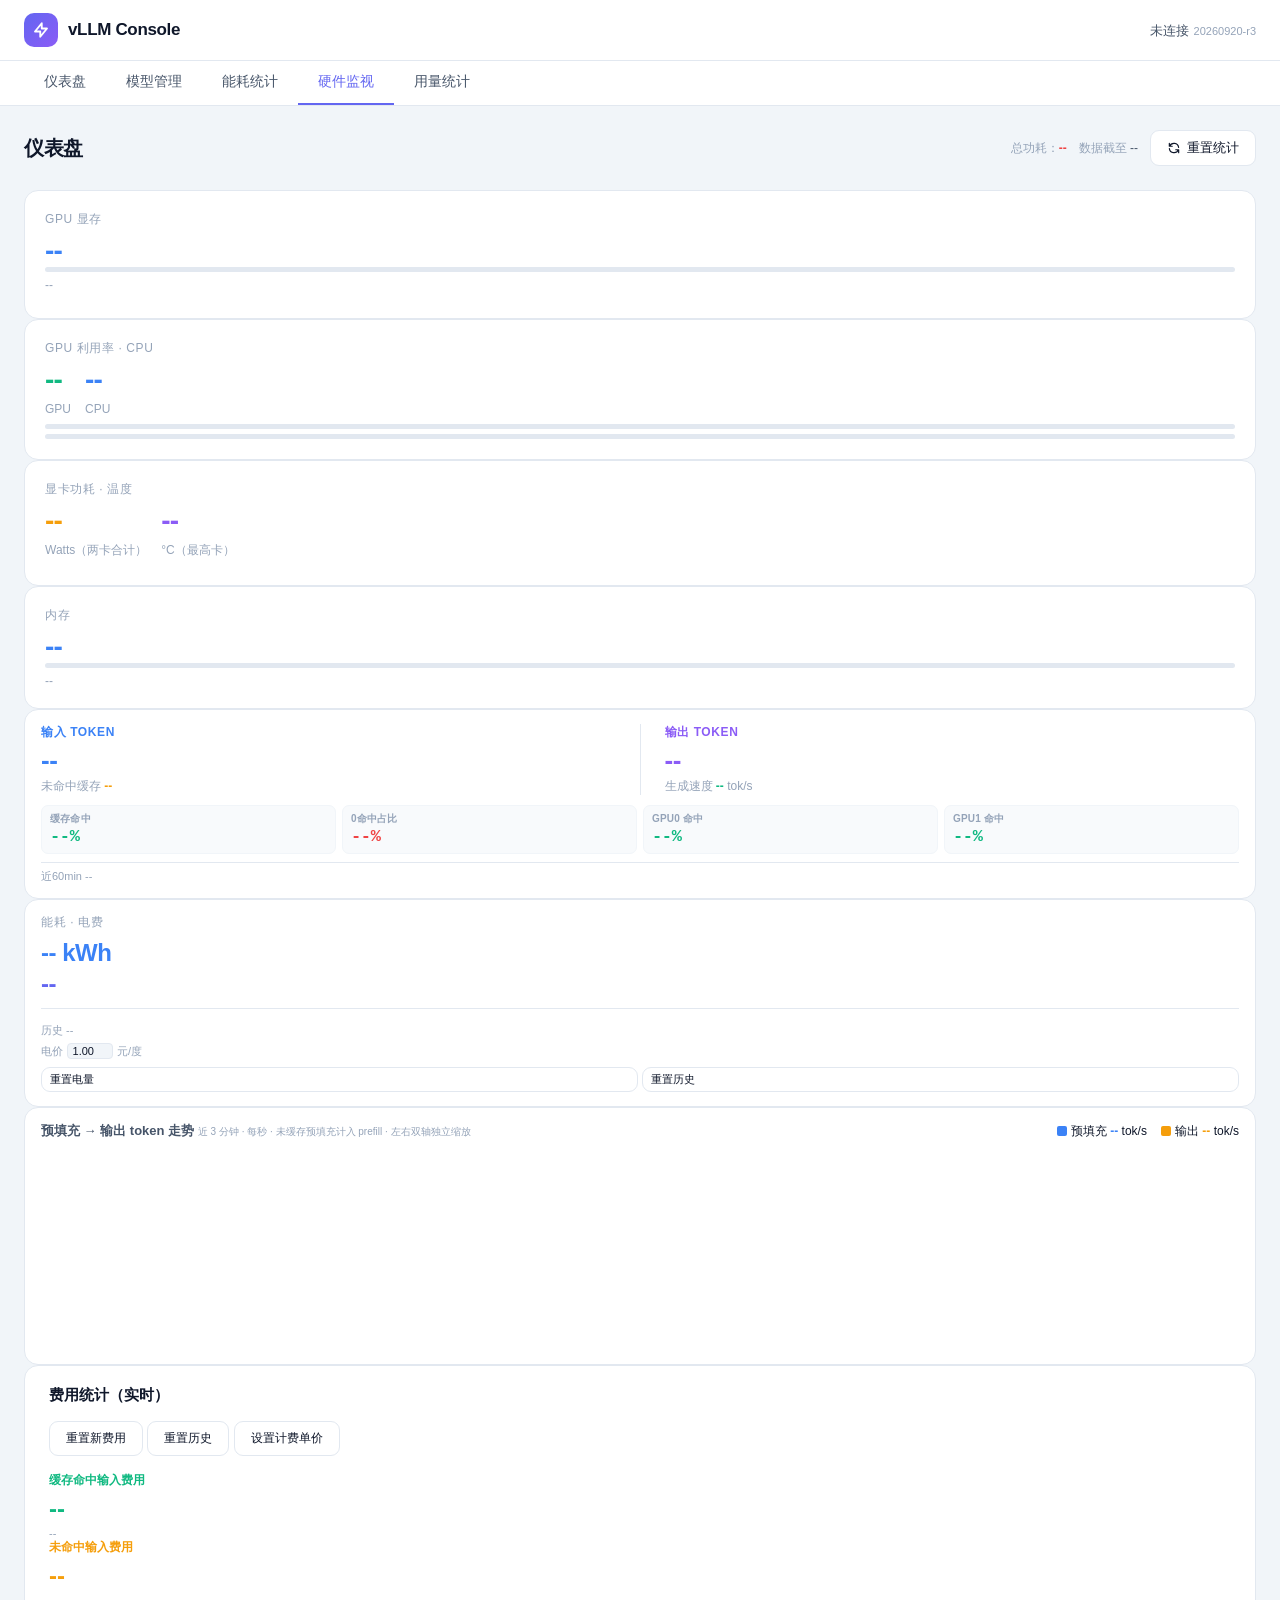
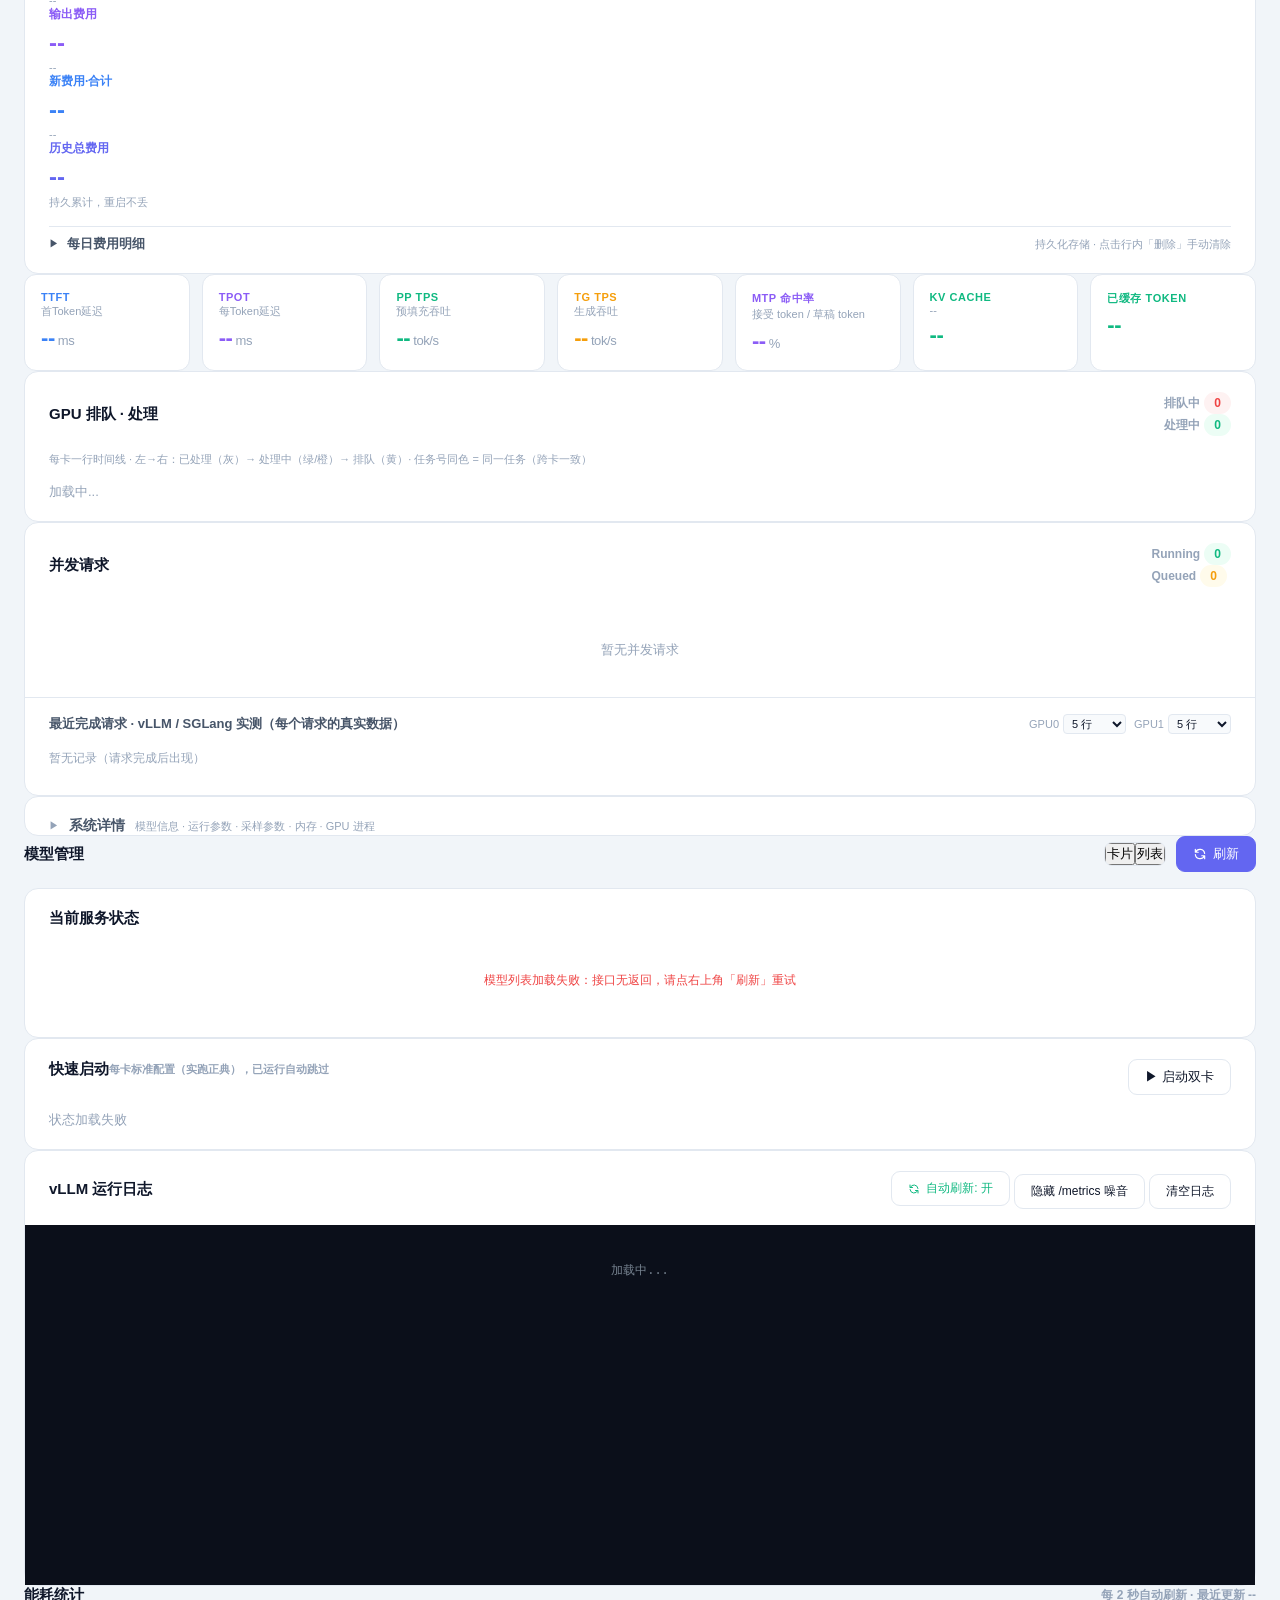
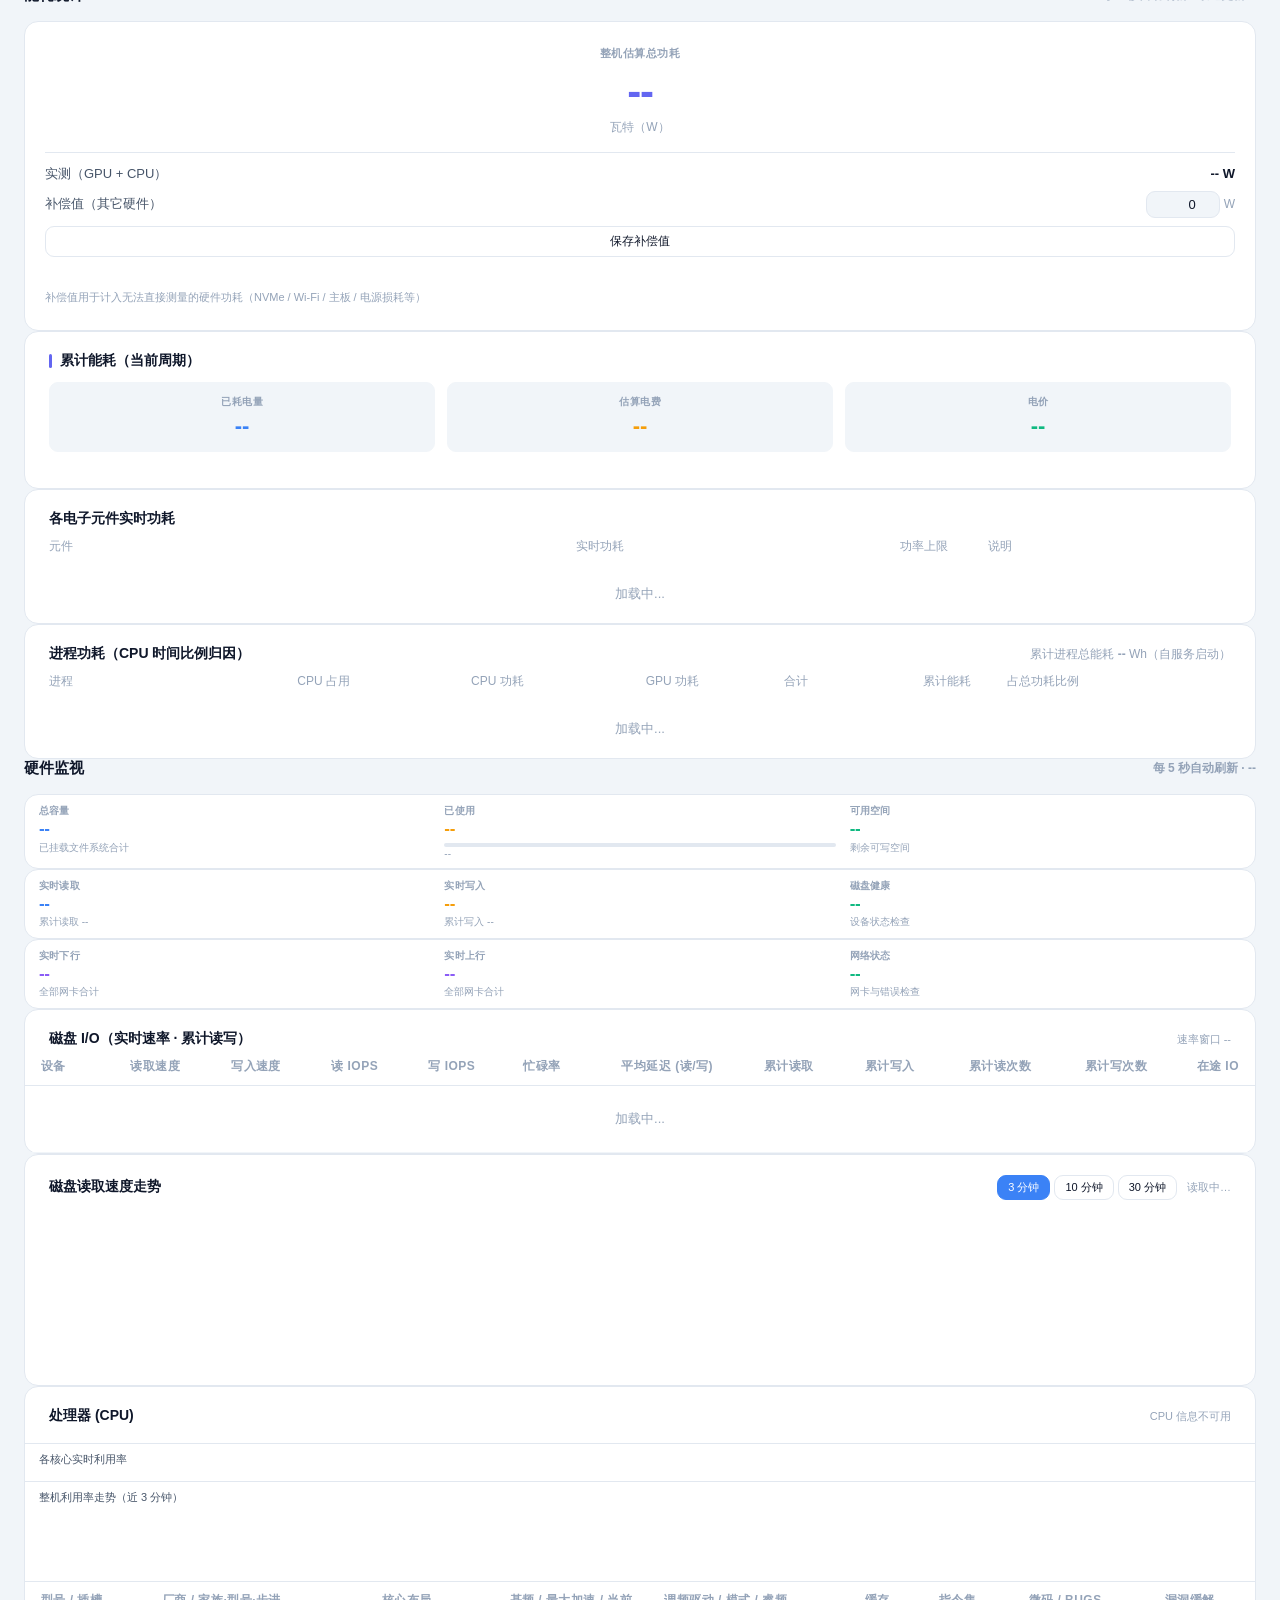
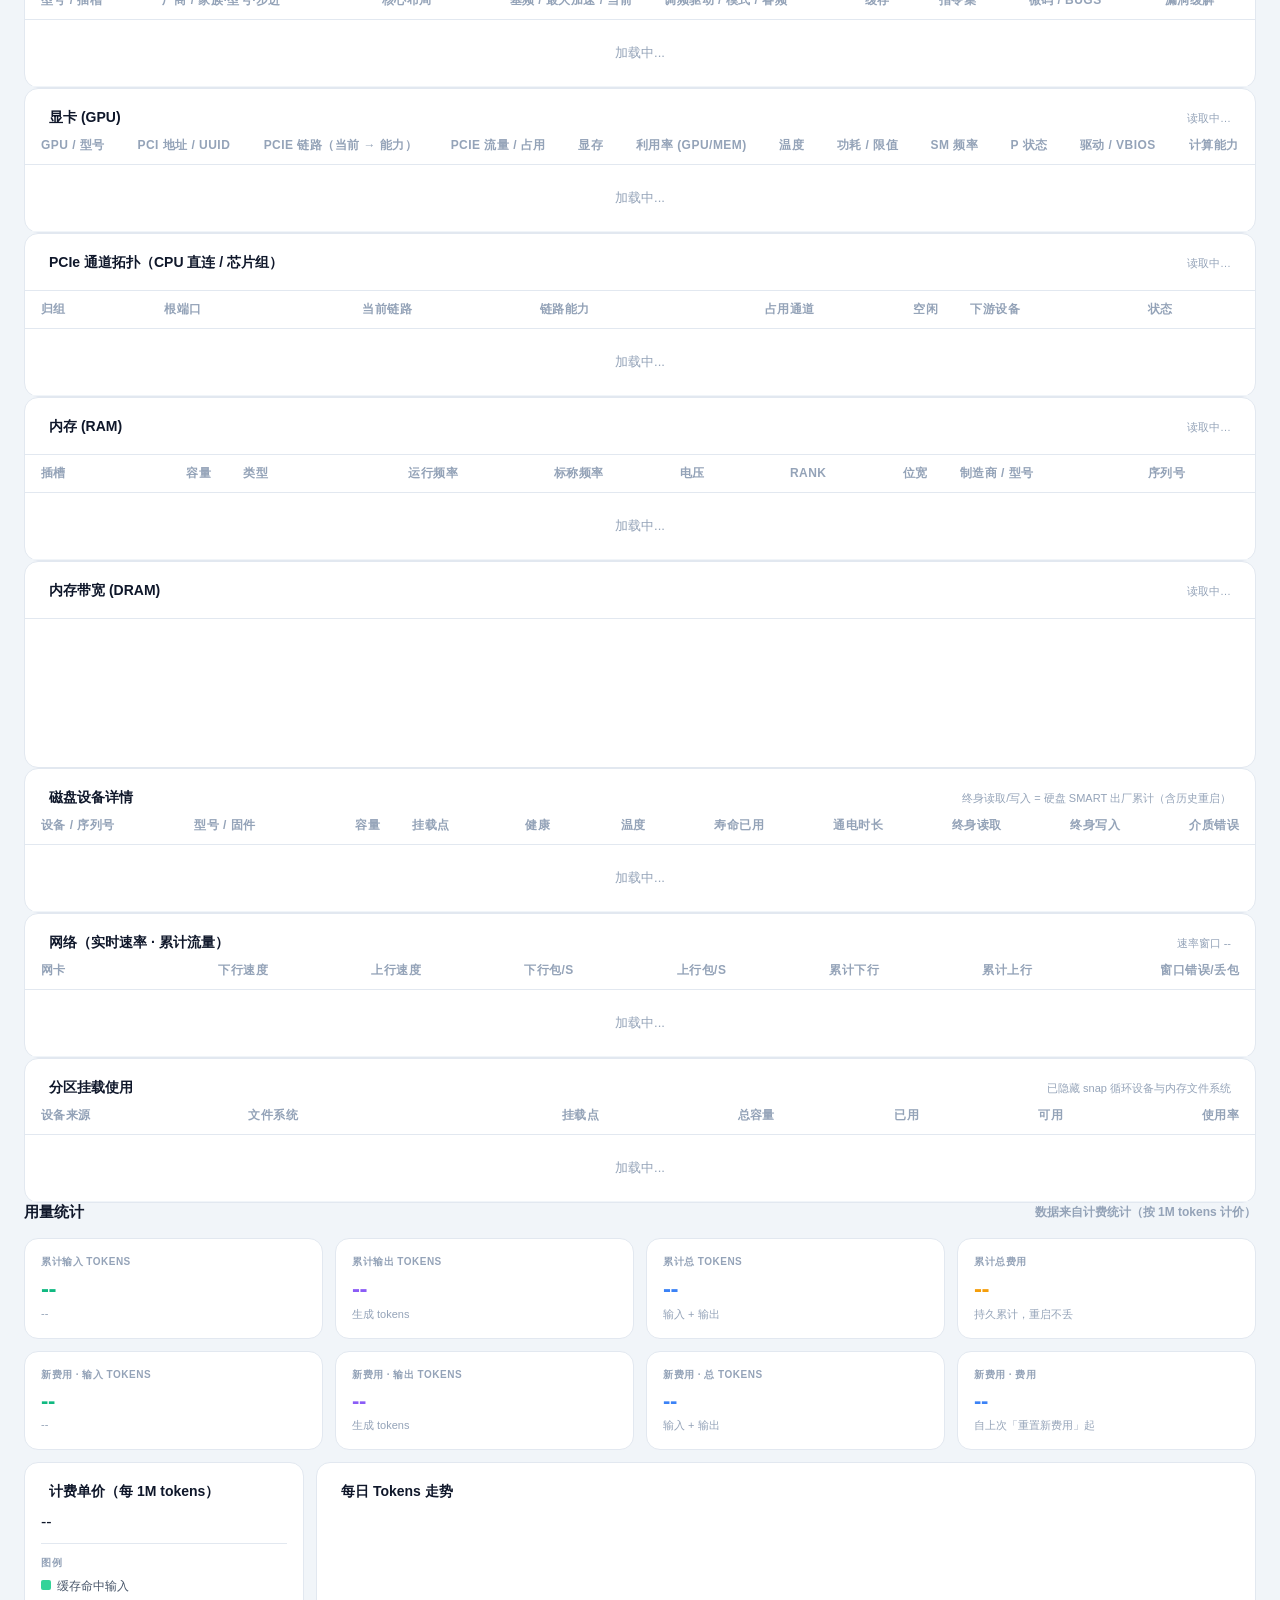
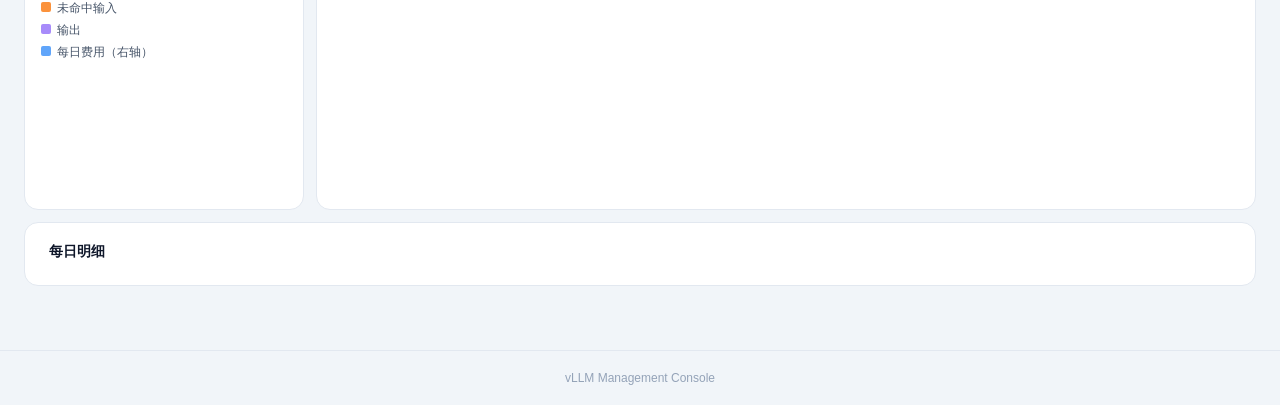
==== commit e53ecf2a: "tailwind 预编译（407KB JIT→9.4KB CSS）+ 控制台可选鉴权（console-auth.json）" ====
--- a/src/index.html
+++ b/src/index.html
@@ -4,7 +4,8 @@
     <meta charset="UTF-8">
     <meta name="viewport" content="width=device-width, initial-scale=1.0">
     <title>vLLM 管理控制台</title>
-    <script src="/static/tailwind.js"></script>
+    <!-- 09-20 性能优化：407KB 浏览器 JIT（tailwind.js）→ 9.4KB 预编译 CSS。
+         link 放在页面 <style> 之后，保持与原 Play CDN 运行时注入相同的层叠顺序（tailwind 覆盖自定义类）。 -->
     <link href="/static/fonts-local.css" rel="stylesheet">
     <style>
         /* 09-19 视觉回归 0905 原版设计（indigo/Inter/平面无阴影）；
@@ -625,6 +626,7 @@
             .dash-meta { flex-wrap: wrap; }
         }
         </style>
+    <link rel="stylesheet" href="/static/tailwind-build.css">
 </head>
 <body>
     <!-- Header -->
@@ -1670,6 +1672,26 @@
     </div>
 
 <script>
+// ====== 09-20 控制台鉴权支持：统一给 /v1/internal/ 请求附带管理口令 ======
+// 口令存 localStorage（401 时弹窗输入一次）；服务端未启用口令时本逻辑零感知。
+(function () {
+  const of = window.fetch.bind(window);
+  window.fetch = function (u, o) {
+    o = o || {};
+    const url = (typeof u === 'string') ? u : (u && u.url) || '';
+    const isInternal = url.indexOf('/v1/internal/') === 0;
+    const withTok = (hdr) => { o.headers = Object.assign({}, o.headers || (u && u.headers) || {}, { 'X-Console-Token': hdr }); return o; };
+    if (isInternal) { const t = localStorage.getItem('consoleToken'); if (t) withTok(t); }
+    return of(u, o).then(function (r) {
+      if (isInternal && r.status === 401) {
+        const t = prompt('请输入控制台管理口令（console-auth.json 的 token；留空取消）：');
+        if (t && t.trim()) { localStorage.setItem('consoleToken', t.trim()); return of(u, withTok(t.trim())); }
+      }
+      return r;
+    });
+  };
+})();
+
 // ====== 09-20 性能优化：后台标签页暂停轮询 ======
 // 页面有 15 个 setInterval 轮询器（stats 500ms×2、GPU/内存带宽 1s、日志/CPU/网络 2s…），
 // 此前标签页最小化后照打不误，持续消耗控制台与上游 vLLM /metrics。
@@ -1690,7 +1712,7 @@
 })();
 
 let isConnected = false;
-const PAGE_VERSION = '20260920-r1'; // 页面版本戳：右上角显示，用于识别浏览器是否跑的是旧缓存页（r0905 = 视觉回归 0905 原版设计）
+const PAGE_VERSION = '20260920-r3'; // 页面版本戳：右上角显示，用于识别浏览器是否跑的是旧缓存页（r0905 = 视觉回归 0905 原版设计）
 let chatMessages = [];
 let chatHistories = [];
 let isGenerating = false;
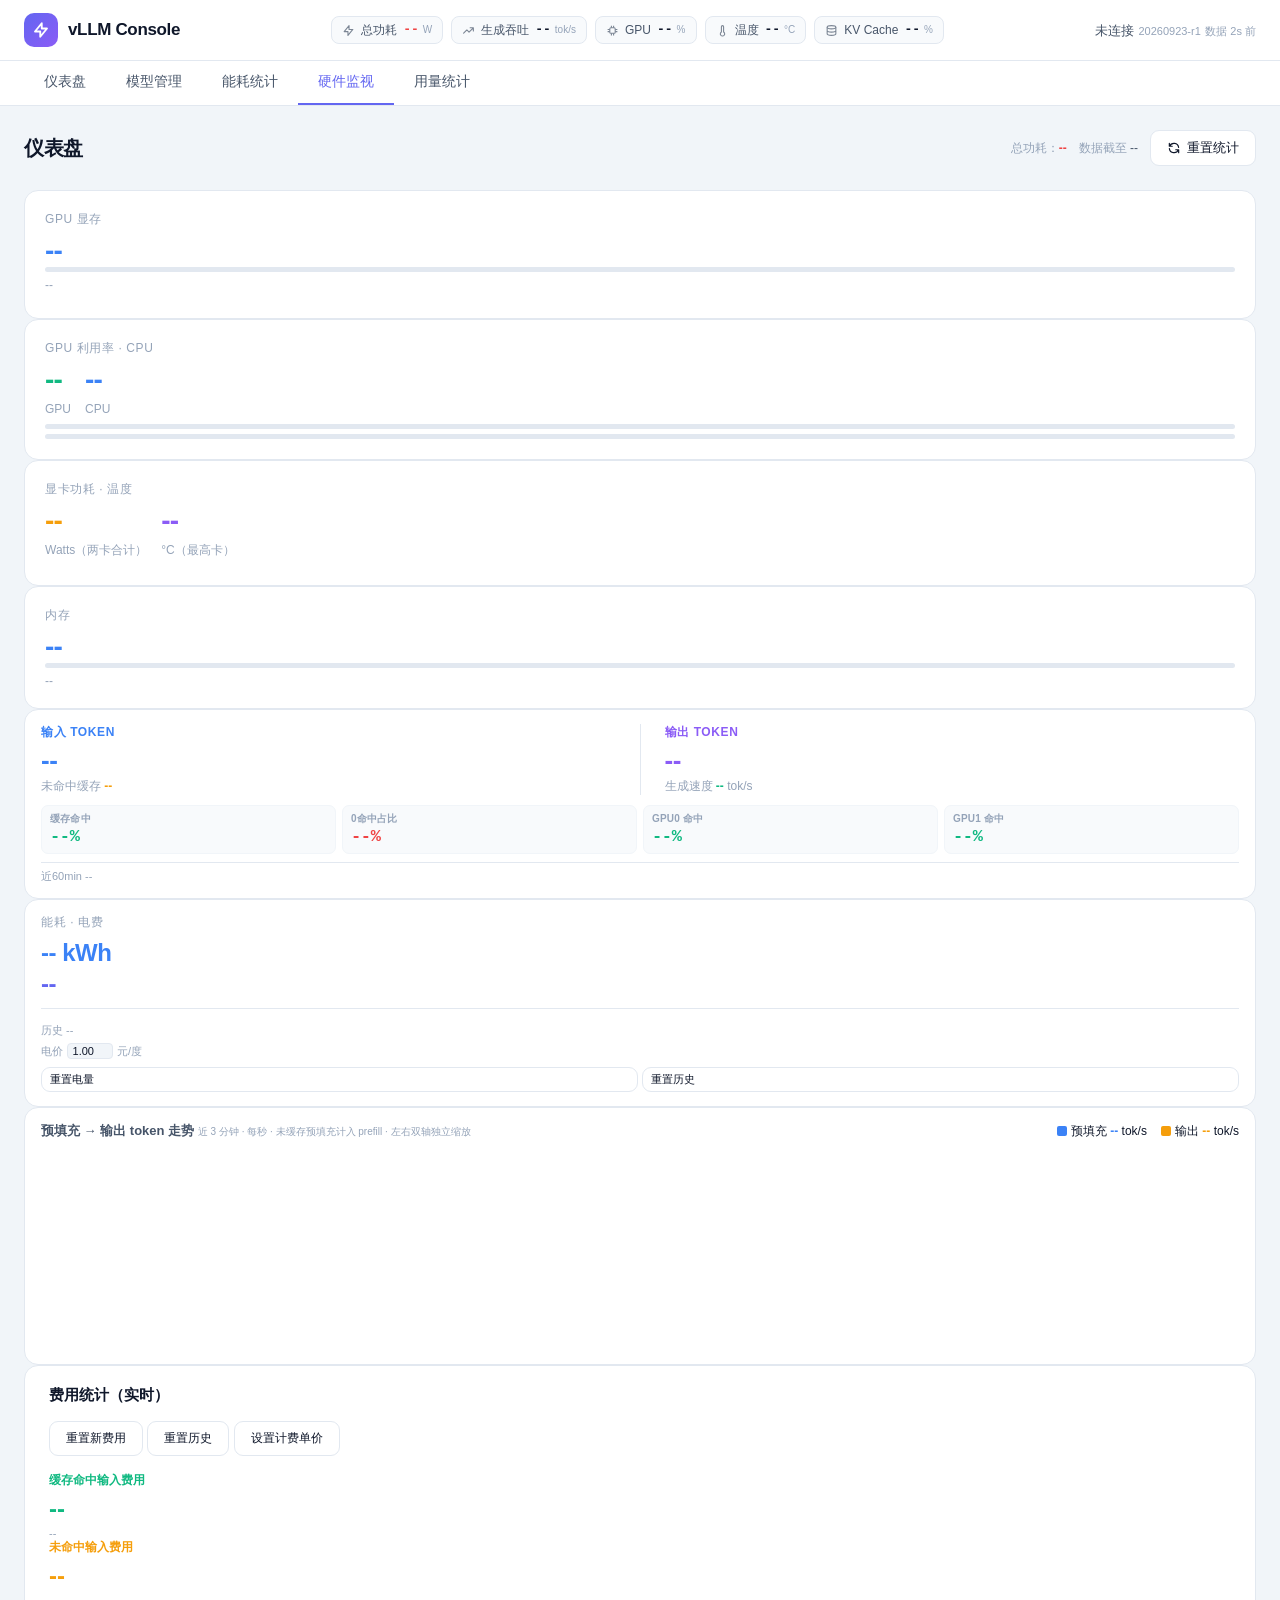
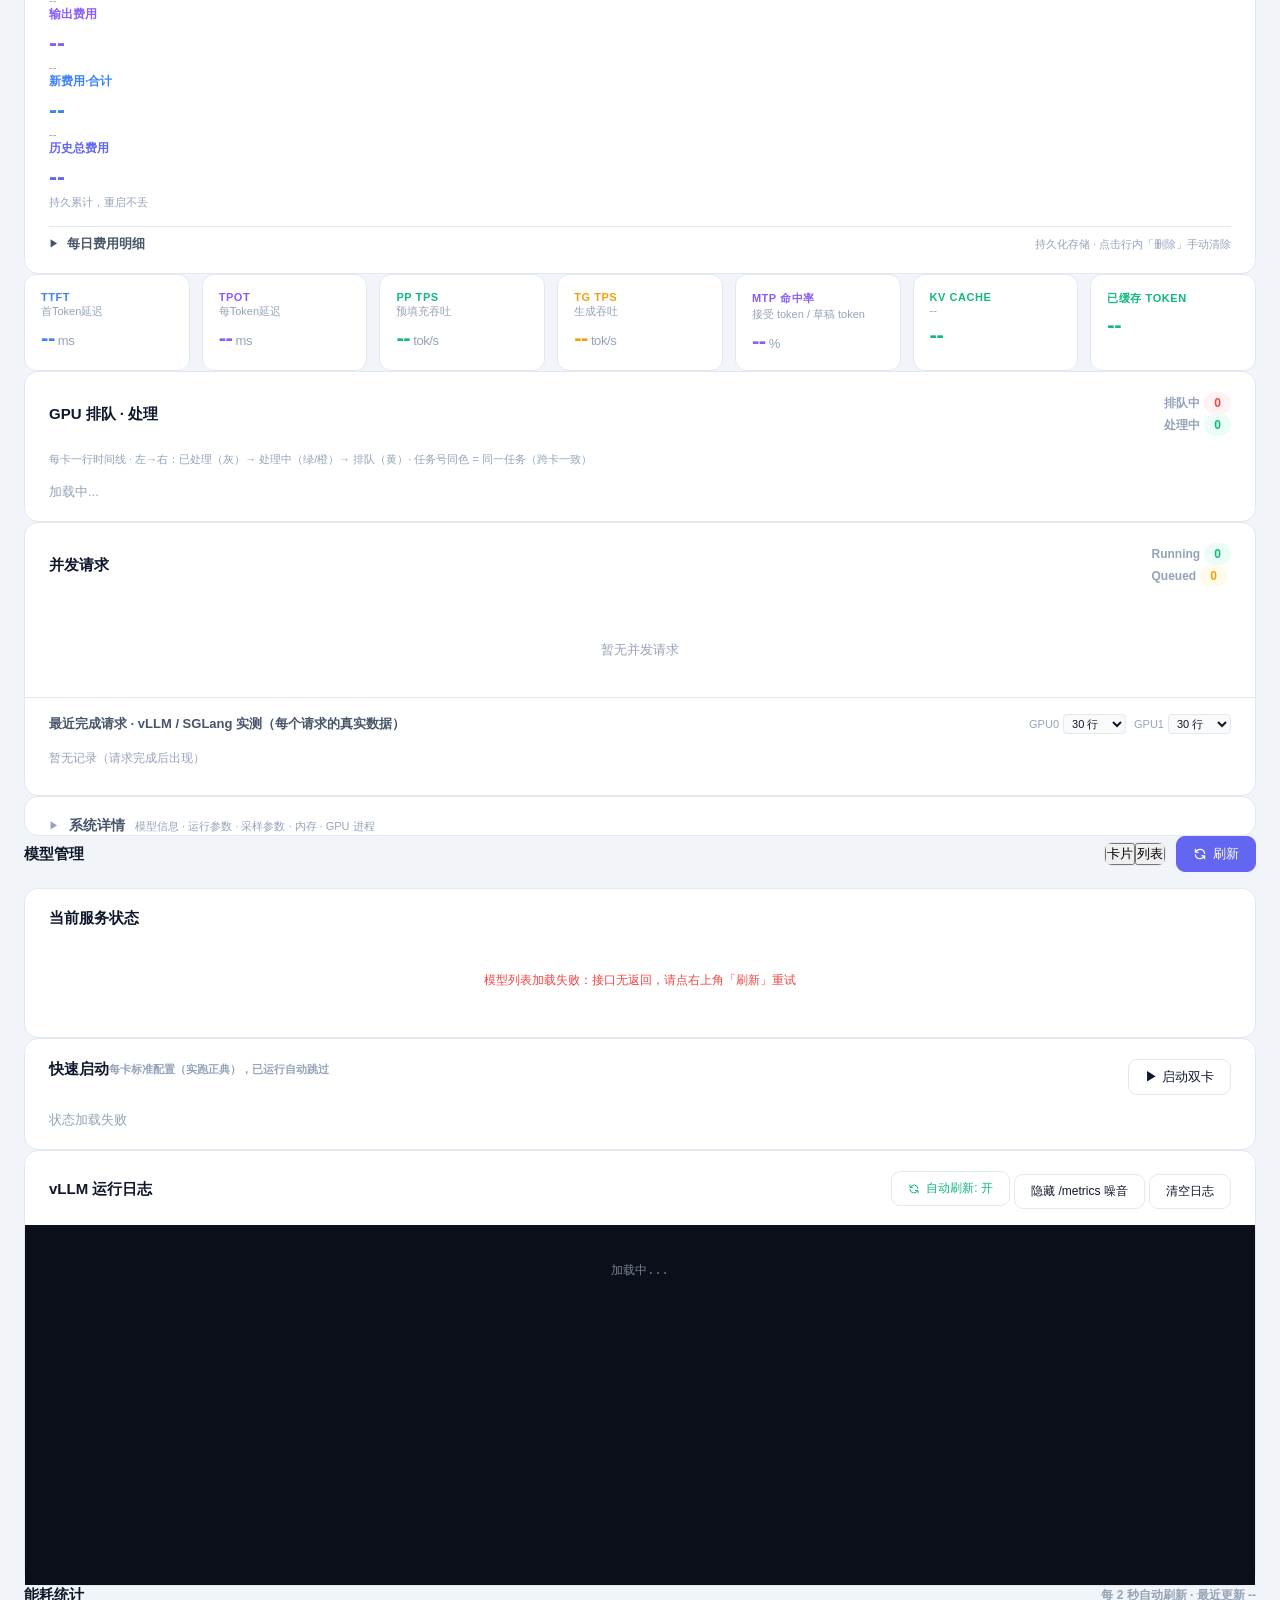
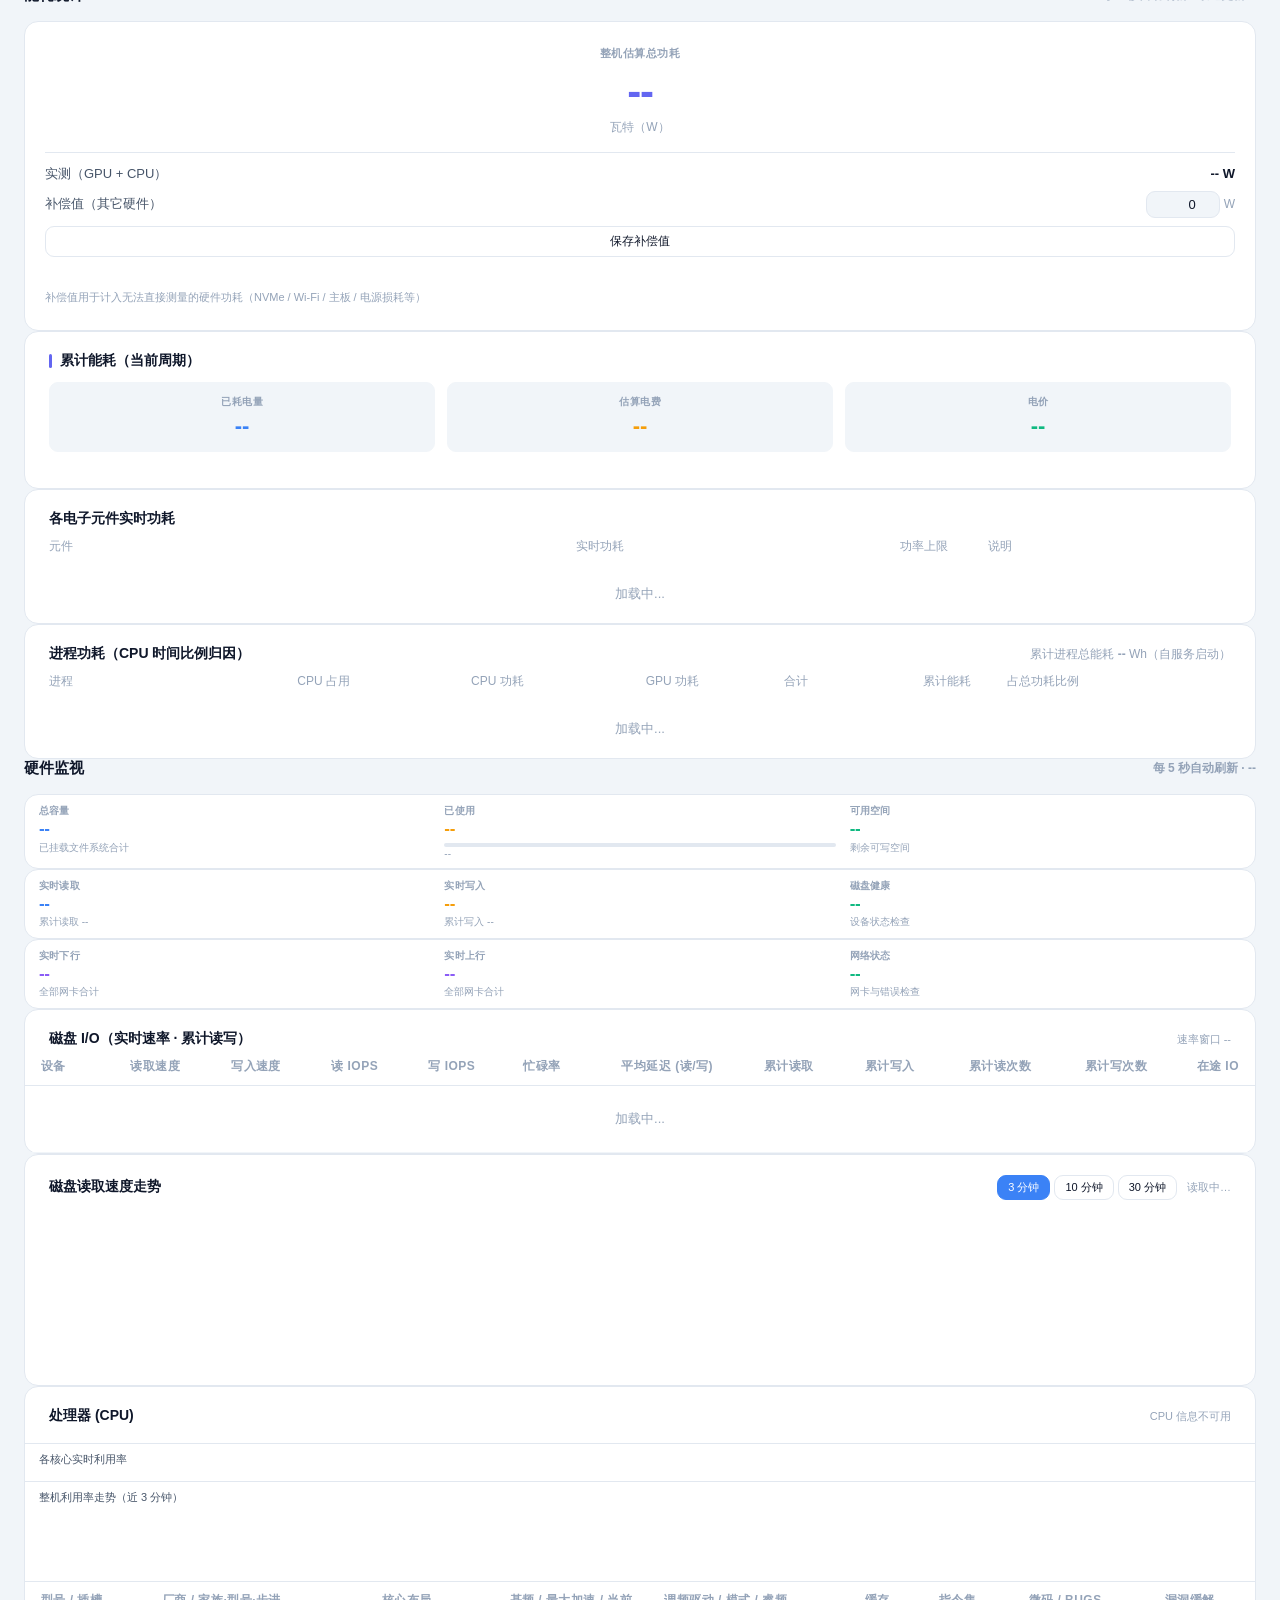
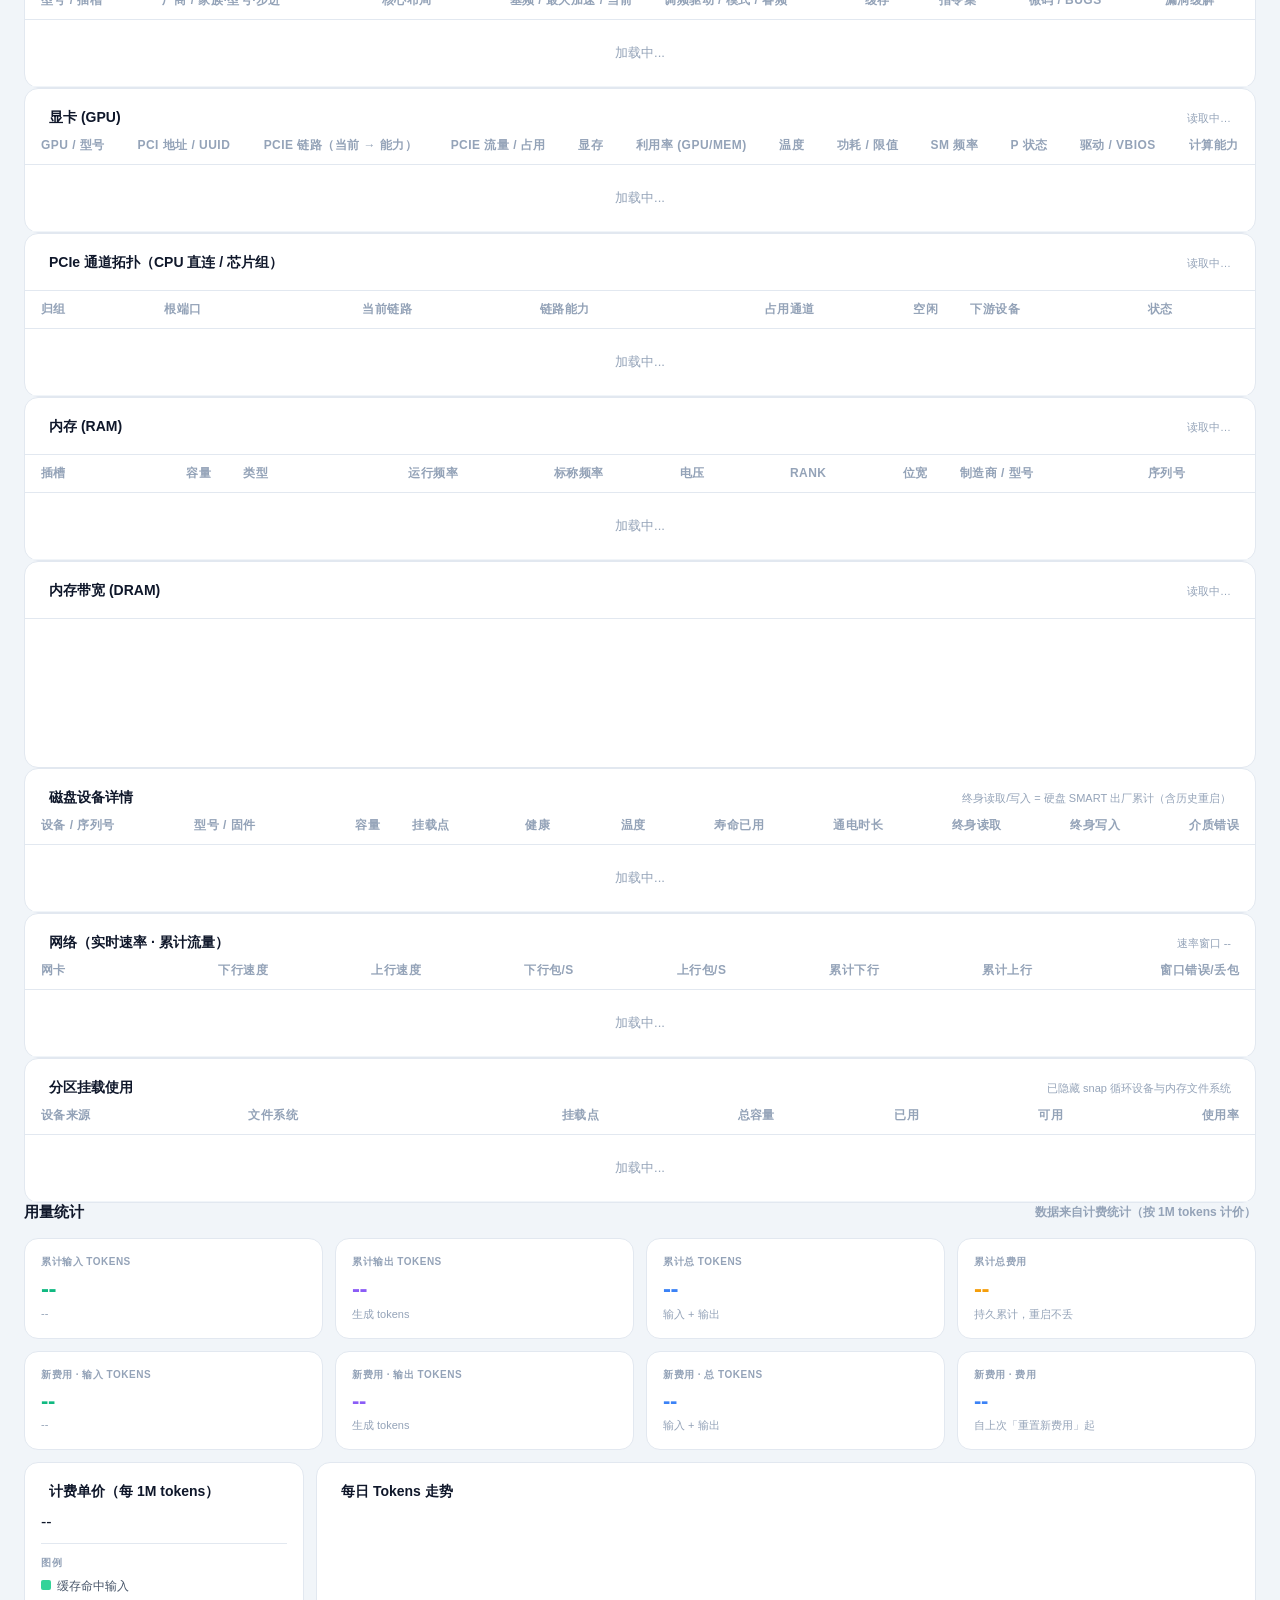
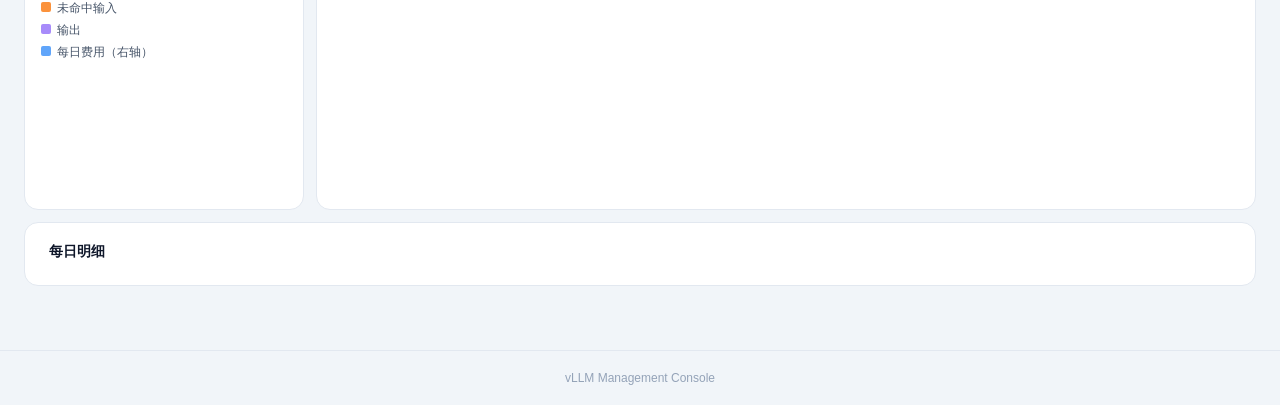
==== commit 6e665650: "fix(dashboard): 修复仪表盘开久了整页停刷、必须刷新页面才恢复 根因（前端，非后端）：仪表盘所有 setInterval 只在启动时建立一次，主轮询 refreshDashboard 的" ====
--- a/src/index.html
+++ b/src/index.html
@@ -625,6 +625,41 @@
             .stat-flex-row > div:first-child { flex: 1 1 100% !important; }
             .dash-meta { flex-wrap: wrap; }
         }
+        /* ===== 页头实时指标徽标（logo 右侧空白区）：总功耗 / 生成吞吐 / GPU% / KV Cache% ===== */
+        .header-metrics {
+            flex: 1 1 auto;
+            display: flex;
+            align-items: center;
+            justify-content: center;
+            gap: 8px;
+            margin: 0 20px;
+            min-width: 0;
+            overflow: hidden;
+        }
+        .hdr-chip {
+            display: inline-flex;
+            align-items: center;
+            gap: 6px;
+            padding: 4px 10px;
+            border: 1px solid var(--border);
+            border-radius: 8px;
+            background: var(--bg-inset);
+            font-size: 12px;
+            line-height: 1.4;
+            white-space: nowrap;
+            color: var(--text-secondary);
+        }
+        .hdr-chip svg { flex: none; opacity: .7; }
+        .hdr-chip .hdr-val {
+            font-family: var(--font-mono);
+            font-weight: 700;
+            font-size: 13px;
+            color: var(--text-primary);
+            font-variant-numeric: tabular-nums;
+        }
+        .hdr-chip .hdr-unit { font-size: 10px; color: var(--text-tertiary); margin-left: -2px; }
+        .hdr-chip .hdr-dot { color: var(--text-tertiary); margin: 0 3px; font-weight: 400; }
+        @media (max-width: 1023px) { .header-metrics { display: none; } }
         </style>
     <link rel="stylesheet" href="/static/tailwind-build.css">
 </head>
@@ -638,10 +673,33 @@
                 </div>
                 <span>vLLM Console</span>
             </div>
+            <div class="header-metrics" id="hdrMetrics">
+                <span class="hdr-chip" id="hdrPowerChip" title="整机估算总功耗 = 全部 GPU + CPU(RAPL) + 补偿值，与能耗统计页口径一致（1s 采样）">
+                    <svg width="13" height="13" fill="none" stroke="currentColor" viewBox="0 0 24 24"><path stroke-linecap="round" stroke-linejoin="round" stroke-width="2" d="M13 10V3L4 14h7v7l9-11h-7z"/></svg>
+                    <span>总功耗</span><span class="hdr-val" id="hdrPower" style="color:var(--red)">--</span><span class="hdr-unit">W</span>
+                </span>
+                <span class="hdr-chip" id="hdrGenChip" title="生成（输出）吞吐：最近 1 秒全部实例输出 token/s">
+                    <svg width="13" height="13" fill="none" stroke="currentColor" viewBox="0 0 24 24"><path stroke-linecap="round" stroke-linejoin="round" stroke-width="2" d="M3 17l6-6 4 4 8-8M15 7h6v6"/></svg>
+                    <span>生成吞吐</span><span class="hdr-val" id="hdrGen">--</span><span class="hdr-unit">tok/s</span>
+                </span>
+                <span class="hdr-chip" id="hdrGpuChip" title="GPU SM 利用率（逐卡）">
+                    <svg width="13" height="13" fill="none" stroke="currentColor" viewBox="0 0 24 24"><rect x="7" y="7" width="10" height="10" rx="2" stroke-width="2"/><path stroke-width="2" d="M10 3v4M14 3v4M10 17v4M14 17v4M3 10h4M3 14h4M17 10h4M17 14h4"/></svg>
+                    <span>GPU</span><span class="hdr-val" id="hdrGpu">--</span><span class="hdr-unit">%</span>
+                </span>
+                <span class="hdr-chip" id="hdrTempChip" title="GPU 温度（逐卡）">
+                    <svg width="13" height="13" fill="none" stroke="currentColor" viewBox="0 0 24 24"><path stroke-linecap="round" stroke-linejoin="round" stroke-width="2" d="M14 14.76V5a2 2 0 0 0-4 0v9.76a4 4 0 1 0 4 0z"/></svg>
+                    <span>温度</span><span class="hdr-val" id="hdrTemp">--</span><span class="hdr-unit">°C</span>
+                </span>
+                <span class="hdr-chip" id="hdrKvChip" title="KV Cache 池占用率（各实例最高值）">
+                    <svg width="13" height="13" fill="none" stroke="currentColor" viewBox="0 0 24 24"><ellipse cx="12" cy="6" rx="8" ry="3" stroke-width="2"/><path stroke-width="2" d="M4 6v12c0 1.7 3.6 3 8 3s8-1.3 8-3V6M4 12c0 1.7 3.6 3 8 3s8-1.3 8-3"/></svg>
+                    <span>KV Cache</span><span class="hdr-val" id="hdrKv">--</span><span class="hdr-unit">%</span>
+                </span>
+            </div>
             <div class="flex items-center gap-3">
                 <span id="statusDot" class="w-2 h-2 rounded-full bg-gray-400"></span>
                 <span id="serverStatus" style="font-size:13px;color:var(--text-secondary)">连接中...</span>
                 <span id="pageVersion" style="font-size:11px;color:var(--text-tertiary)" title="页面版本号（如与服务器不符请强制刷新 Ctrl+Shift+R）"></span>
+                <span id="dataFresh" style="font-size:11px;color:var(--text-tertiary)" title="仪表盘数据新鲜度：<5s 正常；变黄=轮询变慢；变红=已停摆（页面内置看门狗会自动重建轮询，无需手动刷新）"></span>
             </div>
         </div>
     </header>
@@ -877,6 +935,11 @@
                     <div class="metric-item-label" style="color:var(--green)">KV Cache</div>
                     <div class="metric-item-hint" id="cacheDetails">--</div>
                     <div class="metric-item-value" id="cacheUsage" style="color:var(--green)">--</div>
+                </div>
+                <div class="metric-item" id="kvOffCard" style="display:none" title="CPU KV 二级缓存（vLLM OffloadingConnector）：当前驻留内存档的 KV 量 / 内存档容量；小字为累计写入与回载（数据源 vllm:kv_offload_*）">
+                    <div class="metric-item-label" style="color:#22d3ee">二级缓存·CPU</div>
+                    <div class="metric-item-hint" id="kvOffHint">--</div>
+                    <div class="metric-item-value" id="kvOffValue" style="color:#22d3ee">--</div>
                 </div>
                 <div class="metric-item" id="cachedTokensCard" title="累计前缀缓存命中 token（vllm:prefix_cache_hits_total，只增不减，反映缓存累计价值；全实例合计；悬浮看每卡明细）">
                     <div class="metric-item-label" style="color:var(--green)">已缓存 token</div>
@@ -1698,6 +1761,9 @@
 // 统一包装 setInterval：document.hidden 时跳过回调（定时器保留，回前台自动按原节奏恢复）。
 (function () {
   const orig = window.setInterval.bind(window);
+  // 09-23：导出原生 setInterval，供停摆看门狗使用——看门狗绝不能被 hidden 门控，
+  // 否则它正是"回到前台后发现轮询已死"的那个兜底角色，自己也被门控就失去意义。
+  window.__origSetInterval = orig;
   window.setInterval = function (fn, ms) {
     if (typeof fn === 'function') {
       const wrapped = function () { if (document.hidden) return; fn.apply(this, arguments); };
@@ -1706,13 +1772,17 @@
     return orig(fn, ms);
   };
   // 回到前台立即刷一次仪表盘，不等下一个轮询 tick
+  // 09-23：改走 kickDashboard（清忙标志 + 补刷 + 刷新鲜度徽章），并补齐另外三类
+  // "页面重新可见"来源：pageshow=BFCache 后退恢复、focus=窗口重新获得焦点、
+  // online=断网重连。现场只挂了 visibilitychange 时，从冻结/BFCache 回来的页面
+  // 可能收不到该事件，于是永远定格在最后一帧（用户表现为"必须刷新页面"）。
   document.addEventListener('visibilitychange', function () {
-    if (!document.hidden) { try { if (typeof refreshDashboard === 'function') refreshDashboard(); } catch (e) {} }
+    if (!document.hidden) { try { if (typeof kickDashboard === 'function') kickDashboard('visibilitychange'); } catch (e) {} }
   });
 })();
 
 let isConnected = false;
-const PAGE_VERSION = '20260920-r3'; // 页面版本戳：右上角显示，用于识别浏览器是否跑的是旧缓存页（r0905 = 视觉回归 0905 原版设计）
+const PAGE_VERSION = '20260923-r1'; // 页面版本戳：右上角显示，用于识别浏览器是否跑的是旧缓存页（r1 = 停摆看门狗 + 自建 fetch 超时 + 新鲜度徽章）
 let chatMessages = [];
 let chatHistories = [];
 let isGenerating = false;
@@ -1785,6 +1855,7 @@
 // 0.5s polling: guard against overlapping refreshes (a slow fetch must not
 // queue up — just skip the tick)
 let _dashBusy = false;
+let _dashGen = 0; // 09-23：轮次令牌（见 refreshDashboard）
 // ===== GPU 排队·处理 时间线（真实数据）=====
 // 数据源：/v1/internal/stats 的 insts（每实例 active_requests + queued + waiting_requests）
 //   active_requests（运行中请求，带真实 phase/速度/预填充明细/taskId）→ prefill / decode 段
@@ -2127,12 +2198,19 @@
 }
 
 async function refreshDashboard() {
-    if (_dashBusy) return;
-    _dashBusy = true;
+    // 09-22：忙标志看门狗——上一轮若卡滞超过 15s（极端情况下 fetch 挂起），放行新一轮，
+    // 避免一次卡住的请求把仪表盘轮询永久锁死。
+    if (_dashBusy && Date.now() - (window._dashBusyAt || 0) < 15000) return;
+    // 09-23：轮次令牌代替裸布尔。原实现看门狗放行新一轮后，卡住的旧轮最终结束时
+    // 它的 finally 会把新一轮刚置上的 _dashBusy 清成 false（两轮互踩），旧轮结果
+    // 还会晚到覆盖新数据。现在只有最后一轮有权清标志，旧轮一律作废。
+    const myGen = ++_dashGen;
+    _dashBusy = true; window._dashBusyAt = Date.now();
     try {
         await _doRefreshDashboard();
+        if (myGen === _dashGen) window._lastRenderAt = Date.now(); // 新鲜度徽章判据
     } finally {
-        _dashBusy = false;
+        if (myGen === _dashGen) _dashBusy = false;
     }
 }
 async function renderConcurrentCard(s) {
@@ -2459,9 +2537,10 @@
     // Stats
     try {
         const s = await apiFetch('/v1/internal/stats');
-        if (!s) return;
+        if (!s || Object.keys(s).length === 0) return; // 09-22：上游不可达时后端返回 {}，视为无数据跳过（避免用空对象刷掉卡片）
         _modelInfoInstances = s.instances;
         renderModelInfo();
+        try { updateHdrFromStats(s); } catch (e) {}
 
         // Cache blocks
         if (s.cache_blocks) {
@@ -2527,6 +2606,39 @@
                     _ctVal.title = '累计前缀缓存命中 ' + _hitsT.toLocaleString() + ' tokens（只增不减）· 当前池占用 ' + _usedT.toLocaleString() + ' / 最大 ' + s.kv_cache.max_tokens.toLocaleString() + ' tokens';
                 } else {
                     _ctVal.textContent = '--';
+                }
+            }
+        }
+        // [kvoff-display 09-22] CPU KV 二级缓存卡：主值=当前驻留 GiB / 内存档容量 GiB；
+        // 小字=回载命中 token（external_kv_transfer 真值）+ 占用% + 累计写入/回载。
+        // [kvoff-hit 09-22] 命中口径：回载 token = 引擎记为「外部缓存命中」免重算的
+        // prompt token（vllm:prompt_tokens_by_source source=external_kv_transfer），
+        // 与「缓存命中」卡的 GPU 前缀命中（local_cache_hit）互补、不重叠。
+        {
+            const _koCard = document.getElementById('kvOffCard');
+            if (_koCard) {
+                const _koPorts = (s.kv_offload_ports || []).filter(p => p && p.capacity_gb);
+                const _koVal = document.getElementById('kvOffValue');
+                const _koHint = document.getElementById('kvOffHint');
+                if (_koPorts.length) {
+                    _koCard.style.display = '';
+                    const _cap = _koPorts.reduce((n, p) => n + (p.capacity_gb || 0), 0);
+                    const _fill = _koPorts.reduce((n, p) => n + (p.fill_gb || 0), 0);
+                    const _sto = _koPorts.reduce((n, p) => n + (p.stored_gb || 0), 0);
+                    const _loa = _koPorts.reduce((n, p) => n + (p.loaded_gb || 0), 0);
+                    const _ext = _koPorts.reduce((n, p) => n + (p.ext_tokens || 0), 0);
+                    const _lc = _koPorts.reduce((n, p) => n + (p.load_count || 0), 0);
+                    const _sc = _koPorts.reduce((n, p) => n + (p.store_count || 0), 0);
+                    if (_koVal) _koVal.innerHTML = _fill.toFixed(1) + '<span class="metric-item-unit">/' + (_cap >= 1 ? _cap.toFixed(0) : _cap.toFixed(1)) + ' GiB</span>';
+                    if (_koHint) _koHint.textContent = '命中 ' + (typeof billingTokenFmt === 'function' ? billingTokenFmt(_ext) : _ext.toLocaleString()) + ' tok · 占用 ' + (_cap > 0 ? (_fill / _cap * 100).toFixed(0) : '--') + '% · 存 ' + _sto.toFixed(0) + '/载 ' + _loa.toFixed(1) + ' GiB';
+                    if (_koCard) _koCard.title = _koPorts.map(p =>
+                        ('GPU' + (p.gpus && p.gpus.length > 1 ? p.gpus.join('+') : (p.gpu != null ? p.gpu : '?'))) + ' :' + (p.model || p.port) +
+                        ' 驻留 ' + (p.fill_gb || 0).toFixed(1) + '/' + (p.capacity_gb || 0).toFixed(0) + ' GiB（' + (p.fill_pct || 0).toFixed(1) + '%）' +
+                        ' 回载命中 ' + (p.ext_tokens || 0).toLocaleString() + ' tok / ' + (p.load_count || 0) + ' 次' +
+                        ' 累计存 ' + (p.stored_gb || 0).toFixed(1) + ' GiB / ' + (p.store_count || 0) + ' 次'
+                    ).join('\n') + '\n命中=CPU→GPU 回载免重算的 prompt token（与 GPU 前缀缓存命中互补）\n存=GPU→CPU 累计写入（含被驱逐的重复写入）；次=传输任务数';
+                } else {
+                    _koCard.style.display = 'none';
                 }
             }
         }
@@ -2704,7 +2816,7 @@
 const SAMPLING_PARAMS_STATIC = (document.getElementById('samplingParamsBody') || {}).innerHTML || '';
 let __paramsSig = null;
 function loadModelParams() {
-    fetch('/v1/internal/model-params')
+    _fetchWithTimeout('/v1/internal/model-params', null, 8000)
         .then(r => r.json())
         .then(d => {
             const insts = (d && d.instances) || [];
@@ -2720,7 +2832,7 @@
                 return;
             }
             // 实例集合或其参数变化才重渲染（500ms 轮询避免无谓 DOM 重建）
-            const sig = JSON.stringify(insts.map(i => [i.port, i.gpu, i.runtime, i.tensor_parallel_size, i.pipeline_parallel_size, i.gpu_memory_utilization, i.max_num_seqs, i.block_size, i.attention_backend, i.enable_chunked_prefill, i.enable_prefix_caching, i.speculative_config, i.dflash, i.dflashMethod, i.dspark, i.dsparkMethod, i.gpus, i.thinking, i.thinkingEffort, i.kv_cache_quant, i.temperature, i.top_p, i.top_k, i.min_p, i.repetition_penalty]));
+            const sig = JSON.stringify(insts.map(i => [i.port, i.gpu, i.runtime, i.tensor_parallel_size, i.pipeline_parallel_size, i.gpu_memory_utilization, i.max_num_seqs, i.block_size, i.attention_backend, i.enable_chunked_prefill, i.enable_prefix_caching, i.speculative_config, i.dflash, i.dflashMethod, i.dspark, i.dsparkMethod, i.gpus, i.thinking, i.thinkingEffort, i.kv_cache_quant, i.ple_table, i.temperature, i.top_p, i.top_k, i.min_p, i.repetition_penalty]));
             if (sig === __paramsSig) return;
             __paramsSig = sig;
             const gpuChip = (g, gpus) => {
@@ -2755,6 +2867,8 @@
                 row('DSpark 投机解码', 'DSpark 草稿模型加速（method/草稿路径含 dspark）', inst.dspark ? '✅ 开启' + (inst.dsparkMethod ? ' (' + inst.dsparkMethod + ')' : '') : '❌ 关闭') +
                 row('思考模式', '是否启用 reasoning 链', (inst.thinking === null || inst.thinking === undefined) ? '✅ 默认（开）' : inst.thinking ? '✅ 开启 (' + (inst.thinkingEffort || 'medium') + ')' : '❌ 关闭') +
                 row('KV 缓存量化', 'KV cache 数据类型，量化可省显存', inst.kv_cache_quant || 'auto') +
+                (inst.ple_table ? row('PLE 表精度', 'Flash-Next n-gram 嵌入表数据类型（日志 [FN-PLE-*] 判据）', inst.ple_table.dtype === 'int8' ? 'INT8 — 离线量化' : 'BF16 — 原生精度') : '') +
+                (inst.ple_table ? row('PLE 表驻留', 'n-gram 表运行位置：硬盘=mmap 可回收页缓存 / 内存=匿名堆全驻留', inst.ple_table.loc === 'disk' ? '💾 硬盘（mmap 驻留，可回收）' : '🧠 内存（匿名堆，不可回收）') : '') +
                 '</div></div>'
             ).join('');
             samEl.innerHTML = insts.map(inst =>
@@ -2973,7 +3087,7 @@
 function loadRecentRequests() {
     // 拉取窗口 = GPU0 + GPU1 + 双卡分组各自行数之和 + 余量（上限 200），保证每组都能凑够自己设置的行数
     const limit = Math.min(200, recentRowsFor(0) + recentRowsFor(1) + recentCrossRowsMax() + 20);
-    fetch('/v1/internal/recent-requests?limit=' + limit)
+    _fetchWithTimeout('/v1/internal/recent-requests?limit=' + limit, null, 8000)
         .then(r => r.json())
         .then(d => { __recentReqs = (d && d.requests) || []; renderRecentRequests(); })
         .catch(() => {});
@@ -3232,7 +3346,7 @@
 }
 
 function loadSysMem() {
-    fetch('/v1/internal/sysmem')
+    _fetchWithTimeout('/v1/internal/sysmem', null, 8000)
         .then(r => r.json())
         .then(d => {
             if (!d || !d.supported) return;
@@ -3407,7 +3521,7 @@
         btn.textContent = hideLogNoise ? '显示全部行' : '隐藏 /metrics 噪音';
         btn.style.color = hideLogNoise ? 'var(--green)' : '';
     }
-    fetch('/v1/internal/vllm-logs?tailLines=400')
+    _fetchWithTimeout('/v1/internal/vllm-logs?tailLines=400', null, 10000)
         .then(r => r.json())
         .then(d => {
             const pathEl = document.getElementById('vllmLogPath');
@@ -3552,6 +3666,12 @@
         gpuMem: 0.90, servedName: modelName, temperature: 0.7, topP: 0.95, topK: 20, minP: 0.0,
         presencePenalty: 0.0, repetitionPenalty: 1.0, thinking: '1', thinkingEffort: 'medium',
         mtp: defMtp, dflash: defDflash, dspark: defDspark, mtpTokens: 7, kvCacheQuant: 'bfloat16', retention: 1664, runtime: defRuntime,
+        // [kvoff-toggle 09-22] CPU KV 二级缓存：普通 vLLM 缺省关闭（行为与旧版一致）
+        kvOff: '0', kvOffGiB: 64,
+        // [ple-field 0923] PLE n-gram 表加载精度（仅脚本化模型 Flash-Next 生效）：缺省 INT8（=inner 脚本缺省）
+        pleInt8: '1',
+        // [ple-loc 0923] PLE 表位置（仅脚本化模型生效）：disk=磁盘驻留 mmap（缺省=生产现状）/ heap=内存驻留匿名堆
+        pleLoc: 'disk',
         // vLLM 高级参数（仅 vllm 运行时生效）：默认值与后端 startVllmModel 的硬编码一致，
         // 留空/不勾选 = 后端回落默认，行为与旧版完全相同。
         vllmAttnBackend: 'FLASHINFER', vllmMaxBatchedTokens: 2048, vllmMaxScheduledTokens: '',
@@ -3598,8 +3718,16 @@
             temperature: smd.temperature, topP: smd.topP, topK: smd.topK, minP: smd.minP,
             presencePenalty: smd.presencePenalty, repetitionPenalty: smd.repetitionPenalty,
             thinking: '1', thinkingEffort: 'medium',
-            mtp: '0', dflash: '0', dspark: '0', mtpTokens: smd.mtpTokens || 6,
+            // [mtp-default 0923] 投机缺省镜像后端 scriptModelDefaults（唯一真源）：
+            // W4A16 档缺省 MTP 开（=生产 MTP4），NVFP4 档缺省关（该镜像 PP2+MTP 不稳）。
+            mtp: smd.mtp === '1' ? '1' : '0', dflash: '0', dspark: '0', mtpTokens: smd.mtpTokens || 6,
             kvCacheQuant: 'auto', retention: '', runtime: 'vllm',
+            // [kvoff-toggle 09-22] 脚本化模型（Flash-Next W4A16）：二级缓存=生产现状（开，64GiB）
+            kvOff: '1', kvOffGiB: Number(smd.kvOffGiB) || 64,
+            // [ple-field 0923] PLE 表精度=生产现状（INT8 磁盘驻留；选 BF16 则下发 FN_PLE_INT8=0）
+            pleInt8: '1',
+            // [ple-loc 0923] PLE 表位置=生产现状（磁盘驻留 mmap；选内存驻留则下发 FN_PLE_LOC=heap）
+            pleLoc: 'disk',
             vllmAttnBackend: '', vllmMaxBatchedTokens: smd.maxBatchedTokens,
             vllmMaxScheduledTokens: '', vllmSchedPolicy: '', vllmAsyncScheduling: '1',
             vllmEnforceEager: '0', vllmBlockSize: smd.blockSize, vllmCpuOffloadGb: '',
@@ -3643,6 +3771,11 @@
     v('modalThinkingEffort', def.thinkingEffort);
     v('modalMtpTokens', def.mtpTokens);
     v('modalKvCacheQuant', def.kvCacheQuant);
+    v('modalKvOff', def.kvOff);
+    v('modalKvOffGiB', def.kvOffGiB);
+    v('modalPleInt8', def.pleInt8);
+    v('modalPleLoc', def.pleLoc);
+    syncPleLoc(); // [ple-mem 0923] 精度×位置四形态提示（INT8/BF16 均可放硬盘或放内存）
     v('modalRetention', def.retention);
     v('modalSglangExtraEnv', def.sglangExtraEnv);
     // 存储的附加参数拆进 SGLang 结构化字段（常用 flag → 输入框/选择框），其余留在 textarea
@@ -4064,6 +4197,41 @@
                         fp8_kv：仅对 KV 缓存做 FP8 量化，模型权重保持原精度，兼容所有模型。
                     </div>
                 </div>
+                <div class="config-field" style="margin-top:12px" data-tip="CPU KV 二级缓存（vLLM OffloadingConnector）：把显存 KV 块溢出到 CPU 内存形成第二层前缀缓存，超出显存池的长前缀回发时可回载、免重算。脚本化模型（Flash-Next）默认开启 64GiB（需镜像内 kvoff-c1/c2 补丁，已打）；普通 vLLM 开启=追加 --kv-transfer-config（mamba 混合模型本机未验证，启动失败请关闭本开关）；SGLang 运行时忽略。容量须 ≥ GPU KV 池才有收益（小于则是负优化，09-18 实测）。">
+                    <label class="config-label">二级缓存（CPU KV offload）</label>
+                    <select id="modalKvOff" class="config-input" style="max-width:240px">
+                        <option value="0" selected>关闭 — 不溢出到内存</option>
+                        <option value="1">开启 — KV 缓存溢出到 CPU 内存</option>
+                    </select>
+                    <div style="display:flex;gap:8px;align-items:center;margin-top:6px">
+                        <label style="font-size:12px;color:var(--text-secondary)">内存档容量</label>
+                        <input type="number" id="modalKvOffGiB" class="config-input" min="8" max="256" step="8" value="64" style="max-width:110px">
+                        <span style="font-size:12px;color:var(--text-tertiary)">GiB</span>
+                    </div>
+                    <div style="font-size:11px;color:var(--text-tertiary);margin-top:4px">
+                        容量需 ≥ GPU KV 池才有效；启动后看仪表盘「二级缓存·CPU」卡确认。
+                    </div>
+                </div>
+                <div class="config-field" style="margin-top:12px" data-tip="PLE n-gram 表加载精度（脚本化模型 Qwen3.8-Flash-Next 专用，普通 vLLM/SGLang 忽略）。INT8 = 离线逐行量化 + 逐行 bf16 scale（/media/ll/data/ple，47.7GiB+0.6GiB，启动约 3.5 分钟，实测 decode 与 BF16 持平、relMSE 4.36e-05）；放硬盘=mmap 可回收页缓存，放内存=匿名堆 48.3GiB 不可回收（引擎侧 VLLM_PLE_INT8_MEMORY=1）；BF16 = checkpoint 原生精度（95.4GiB，具体驻留形态见下方「PLE 表位置」：放硬盘=mmap 零堆可回收 / 放内存=匿名堆不可回收，会与 CPU KV 二级缓存抢内存）。INT8 产物缺失时脚本自动回落 BF16 并打警告。判据：日志 [FN-PLE-INT8] 行。">
+                    <label class="config-label">PLE 表加载（n-gram 精度）</label>
+                    <select id="modalPleInt8" class="config-input" style="max-width:300px" onchange="syncPleLoc()">
+                        <option value="1" selected>INT8 — 压缩驻留 47.7GiB（推荐，启动快）</option>
+                        <option value="0">BF16 — 原生精度 95.4GiB（匿名堆，占内存）</option>
+                    </select>
+                    <div style="font-size:11px;color:var(--text-tertiary);margin-top:4px">
+                        对应 FN_PLE_INT8 开关；仅对脚本化模型（Flash-Next W4A16）生效。本项只管精度，驻留位置由下方「PLE 表位置」决定——INT8 与 BF16 均可放硬盘（mmap）或放内存（匿名堆里 INT8 省一半内存）。
+                    </div>
+                </div>
+                <div class="config-field" style="margin-top:12px" data-tip="PLE n-gram 表存放位置（脚本化模型 Qwen3.8-Flash-Next 专用，普通 vLLM/SGLang 忽略）。本项只决定放在内存还是硬盘，精度由上方「PLE 表加载（n-gram 精度）」决定，两者正交、四种组合都成立：INT8+硬盘=mmap 47.7GiB 可回收（生产现状）、INT8+内存=匿名堆 48.3GiB 不可回收、BF16+硬盘=mmap safetensors 零堆、BF16+内存=匿名堆 95.4GiB 不可回收。磁盘驻留 = mmap 直读产物、零堆分配、页缓存可回收：不与 CPU KV 二级缓存抢不可回收内存，内存紧张时 OS 可逐出、随机读回盘时 decode 可能抖动（推荐，当前生产）。内存驻留 = 匿名堆全驻留（零缺页、零磁盘 I/O 最稳，但完全不可回收，与二级缓存同开会顶爆内存账，09-22 卡死故障成因）：INT8 档 48.3GiB（引擎侧 VLLM_PLE_INT8_MEMORY=1）、BF16 档 95.4GiB。判据：日志 [FN-PLE-LOC]/[FN-PLE-INT8] 行。">
+                    <label class="config-label">PLE 表位置（内存/硬盘）</label>
+                    <select id="modalPleLoc" class="config-input" style="max-width:300px" onchange="syncPleLoc()">
+                        <option value="disk" selected>放硬盘 — mmap 磁盘驻留（可回收不挤内存，推荐）</option>
+                        <option value="heap">放内存 — 匿名堆全驻留（INT8 48.3GiB / BF16 95.4GiB，不可回收）</option>
+                    </select>
+                    <div id="pleLocHint" style="font-size:11px;color:var(--text-tertiary);margin-top:4px">
+                        对应 FN_PLE_LOC 开关；本项只决定放内存还是放硬盘，精度由上方「PLE 表加载（n-gram 精度）」决定。
+                    </div>
+                </div>
                 <div class="config-field" style="margin-top:12px" data-tip="vLLM 专用。混合（qwen3.5/3.8）模型 mamba 状态保留粒度：0 = 只保留 prompt 末尾状态（默认，共享前缀的新 prompt 首查 0 命中）；1664 = 每 1664-token 块保留一个状态（推荐，部分前缀命中率 0%→78~93%）。必须是 1664 的倍数，否则启动报错。纯 attention 模型后端自动回落 0（不受影响）。">
                     <label class="config-label">前缀缓存保留间隔（retention interval）</label>
                     <input type="number" id="modalRetention" class="config-input" min="0" step="1664" value="1664" style="max-width:200px">
@@ -4136,6 +4304,29 @@
 // 运行模式联动：选 PD 分离时自动把显卡数量设为 2；投机解码（DFlash2/MTP）在 PD 下
 // 均可用（08-27 实测定版：prefill 端自动配相同投机配置对齐 KV 布局），保持用户选择。
 // DSpark 例外：PD 下不支持（NIXL conv 状态对齐问题），选 PD 时自动回落「关闭」。
+// [ple-mem 0923] 精度 × 位置 = 四种驻留形态（两者正交，无锁定）：
+//   INT8+硬盘 = mmap 47.7GiB 可回收页缓存（生产现状）
+//   INT8+内存 = 匿名堆 48.3GiB 不可回收、零磁盘 I/O（引擎侧 VLLM_PLE_INT8_MEMORY=1）
+//   BF16+硬盘 = mmap safetensors 零堆；BF16+内存 = 匿名堆 95.4GiB 不可回收
+// 本函数只把当前组合翻译成人话；实际形态由 inner 依据「精度+位置」推导下发。
+function syncPleLoc() {
+    const prec = document.getElementById('modalPleInt8');
+    const loc = document.getElementById('modalPleLoc');
+    if (!prec || !loc) return;
+    const isInt8 = prec.value === '1';
+    const isHeap = loc.value === 'heap';
+    const hint = document.getElementById('pleLocHint');
+    if (hint) {
+        hint.textContent = isInt8
+            ? (isHeap
+                ? 'INT8 + 放内存：匿名堆 48.3GiB（不可回收、零磁盘 I/O，比 BF16 内存档省一半内存）。'
+                : 'INT8 + 放硬盘：mmap 47.7GiB 可回收页缓存（生产现状，内存紧张时 OS 可逐出）。')
+            : (isHeap
+                ? 'BF16 + 放内存：匿名堆 95.4GiB（不可回收，与 CPU KV 二级缓存同开会顶爆内存账）。'
+                : 'BF16 + 放硬盘：mmap safetensors，零堆分配、页缓存可回收。');
+    }
+}
+
 function syncPdMode() {
     const sel = document.getElementById('modalPdMode');
     if (!sel) return;
@@ -4181,6 +4372,14 @@
         thinking: (document.querySelector('input[name="modalThinking"]:checked')?.value) || '1',
         thinkingEffort: document.getElementById('modalThinkingEffort')?.value || 'medium',
         kvCacheQuant: document.getElementById('modalKvCacheQuant')?.value || 'auto',
+        // [kvoff-toggle 09-22] CPU KV 二级缓存开关与容量（脚本模型→FN_KVOFF/FN_KVOFF_BYTES；
+        // 普通 vLLM→--kv-transfer-config；SGLang 忽略）
+        kvoff: document.getElementById('modalKvOff')?.value || '0',
+        kvoffGiB: parseInt(document.getElementById('modalKvOffGiB')?.value, 10) || 64,
+        // [ple-field 0923] PLE n-gram 表加载精度（脚本模型→FN_PLE_INT8；普通 vLLM/SGLang 忽略）
+        pleInt8: document.getElementById('modalPleInt8')?.value || '1',
+        // [ple-loc 0923] PLE 表位置（脚本模型→FN_PLE_LOC：disk=mmap驻盘 / heap=匿名堆驻内存）
+        pleLoc: document.getElementById('modalPleLoc')?.value || 'disk',
         // 前缀缓存保留间隔：0 是合法值（显式稀疏），不能用 || 兜底；NaN 由后端回落 1664
         retention: parseInt(document.getElementById('modalRetention')?.value, 10),
         sglangExtraEnv: document.getElementById('modalSglangExtraEnv')?.value || '',
@@ -4271,6 +4470,14 @@
         thinking: (document.querySelector('input[name="modalThinking"]:checked')?.value) || '1',
         thinkingEffort: document.getElementById('modalThinkingEffort')?.value || 'medium',
         kvCacheQuant: document.getElementById('modalKvCacheQuant')?.value || 'auto',
+        // [kvoff-toggle 09-22] CPU KV 二级缓存开关与容量（脚本模型→FN_KVOFF/FN_KVOFF_BYTES；
+        // 普通 vLLM→--kv-transfer-config；SGLang 忽略）
+        kvoff: document.getElementById('modalKvOff')?.value || '0',
+        kvoffGiB: parseInt(document.getElementById('modalKvOffGiB')?.value, 10) || 64,
+        // [ple-field 0923] PLE n-gram 表加载精度（脚本模型→FN_PLE_INT8；普通 vLLM/SGLang 忽略）
+        pleInt8: document.getElementById('modalPleInt8')?.value || '1',
+        // [ple-loc 0923] PLE 表位置（脚本模型→FN_PLE_LOC：disk=mmap驻盘 / heap=匿名堆驻内存）
+        pleLoc: document.getElementById('modalPleLoc')?.value || 'disk',
         // 前缀缓存保留间隔：0 是合法值（显式稀疏），不能用 || 兜底；NaN 由后端回落 1664
         retention: parseInt(document.getElementById('modalRetention')?.value, 10),
         sglangExtraEnv: document.getElementById('modalSglangExtraEnv')?.value || '',
@@ -6090,6 +6297,7 @@
             renderEnergyCard(en);
             renderCpuCard(en);
             renderMemCard(en);
+            updateHdrFromEnergy(en);
             const tsEl = document.getElementById('statsTimestamp');
             if (tsEl) tsEl.textContent = new Date().toLocaleTimeString('zh-CN');
         });
@@ -6428,9 +6636,125 @@
 
 // ====== Utils ======
 function esc(t) { const d = document.createElement('div'); d.textContent = t; return d.innerHTML; }
+// 09-23：超时不再交给 AbortSignal.timeout()。它由浏览器内部定时器驱动，标签页被
+// 节能冻结（Chrome Memory Saver / 后台节流）后解冻时，pending fetch 常被网络栈
+// 直接丢弃——既不 resolve 也不 reject，abort 事件也不再派发。上层 await 于是永不
+// settle，refreshDashboard 的忙标志永久停在 true，整页数字定格且只能刷新页面恢复
+// （现场实锤：「页面开久了就不刷新，刷新页面才恢复」）。改为自建 AbortController +
+// setTimeout（解冻后已过期的 setTimeout 一定会补跑），并在 settle 时清掉定时器。
+function _fetchWithTimeout(path, opts, ms) {
+    let ctrl;
+    try { ctrl = new AbortController(); } catch (e) { ctrl = null; }
+    const t = setTimeout(() => { try { if (ctrl) ctrl.abort(); } catch (e) {} }, ms || 8000);
+    const o = Object.assign({}, opts);
+    if (!o.signal && ctrl) o.signal = ctrl.signal;
+    return fetch(path, o).finally(() => clearTimeout(t));
+}
 async function apiFetch(path, opts) {
-    try { const r = await fetch(path, opts); if (!r.ok) throw new Error('HTTP ' + r.status); return await r.json(); } catch (e) { return null; }
-}
+    // 09-22：默认 8s 超时。此前服务端事件循环被同步调用卡死（如 nvidia-smi D 状态）时，
+    // fetch 可能永不返回 → refreshDashboard 的 _dashBusy 防重入标志被永久卡住 →
+    // 仪表盘整片静默停刷且无法自愈。加超时保证每个 await 必有结果。
+    // 09-23：顺带记录 _lastPollOkAt——它**不是**看门狗判据（判据是 _lastRenderAt，
+    // 见自愈层），只用于事后诊断：区分"请求发得出去但渲染链条卡死"（poll 新、render 旧）
+    // 与"请求根本出不去/后端无响应"（两者同旧）。
+    try {
+        const r = await _fetchWithTimeout(path, opts, 8000);
+        if (!r.ok) throw new Error('HTTP ' + r.status);
+        const j = await r.json();
+        window._lastPollOkAt = Date.now();
+        return j;
+    } catch (e) { return null; }
+}
+
+// ====== 09-23 仪表盘自愈层：定时器集中登记 + 停摆看门狗 + 回前台补刷 ======
+// 现场故障形态：页面开久了（切后台被节能冻结、网络栈丢弃 pending fetch）之后所有
+// 数字定格，必须刷新页面才恢复。根因是轮询链条一旦卡死就没有任何外力能把它拉回来：
+// 所有 setInterval 只在启动时建立一次，_dashBusy 又可能永久停在 true。补三层保险：
+// ① 仪表盘定时器全部登记进 __dashTimers，可随时整体重建（旧的一律先清，避免叠加）；
+// ② 看门狗每 2s 核对 _lastPollOkAt，前台超过 6s 没有任何成功响应即判停摆，
+//    清忙标志 + 整体重建 + 立即补刷（走原生 setInterval，不受 hidden 门控影响）；
+// ③ visibilitychange / pageshow / focus / online 四类"页面重新可见"来源都强制补刷。
+let __dashTimers = [];
+window.__dashRestarts = 0;
+function _dashEvery(fn, ms) {
+    // 走 window.setInterval（即 09-20 那个 hidden 门控包装版）：重建后的定时器同样
+    // 要在后台标签页停摆省电，不能因为重建就绕开门控去打扰上游 vLLM。
+    const id = window.setInterval(fn, ms);
+    __dashTimers.push(id);
+    return id;
+}
+function startDashboardTimers() {
+    if (!window._dashStartedAt) window._dashStartedAt = Date.now();
+    for (const id of __dashTimers) { try { clearInterval(id); } catch (e) {} }
+    __dashTimers = [];
+    refreshInterval = _dashEvery(refreshDashboard, 500);
+    // 并发请求独立 500ms 轮询（只拉 stats 渲染并发卡片，不受主轮询其他步骤阻塞）
+    const _concTick = async () => { try { const _cs = await apiFetch('/v1/internal/stats'); if (_cs && Object.keys(_cs).length) await renderConcurrentCard(_cs); } catch (e) { console.warn('Concurrent tick error:', e); } };
+    _concTick();
+    _dashEvery(_concTick, 500);
+    // GPU 排队·处理：已处理任务历史（右进左出）3s 轮询
+    refreshGqDone();
+    _dashEvery(refreshGqDone, 3000);
+    loadPdSeries(); // PD 动态图：预填充 vs 输出 token 走势（1s 独立轮询）
+    _dashEvery(loadPdSeries, 1000);
+}
+// 右上角数据新鲜度徽章：<5s 正常灰、5~15s 黄（轮询变慢）、>15s 红（停摆，看门狗会自愈）。
+// 有了它，"是不是又停刷了"不用再靠肉眼盯数字，历史停刷也能事后从「自愈 N 次」看出来。
+function renderFreshnessBadge() {
+    const el = document.getElementById('dataFresh');
+    if (!el) return;
+    const last = window._lastRenderAt || 0;
+    if (!last) { el.textContent = ''; return; }
+    const age = Math.max(0, Math.round((Date.now() - last) / 1000));
+    el.textContent = '数据 ' + age + 's 前' + (window.__dashRestarts ? ' · 自愈 ' + window.__dashRestarts + ' 次' : '');
+    el.style.color = age > 15 ? '#ef4444' : age > 5 ? '#f59e0b' : 'var(--text-tertiary)';
+}
+// 页面重新可见时强制补刷：清掉可能卡住的忙标志，不等下一个 tick。
+function kickDashboard(reason) {
+    if (document.hidden) return;
+    _dashBusy = false; window._dashBusyAt = 0;
+    // 后台期间回调全被门控跳过，_lastRenderAt 必然停在离开前；这里先给一个冷静期，
+    // 免得每次正常回前台都被看门狗误判成"停摆"而虚增自愈计数。
+    window._lastKickAt = Date.now();
+    try { refreshDashboard(); } catch (e) {}
+    try { renderFreshnessBadge(); } catch (e) {}
+    if (reason && window.console && window.__dashDebug) console.log('[dashboard] kick:', reason);
+}
+// 09-23：除 visibilitychange（在 setInterval 包装器里）外，再补三类"页面重新可见"来源。
+// 冻结/BFCache 后退/窗口遮挡恢复这些路径不一定派发 visibilitychange，只挂一个事件
+// 正是"必须刷新页面才恢复"的缺口所在。
+window.addEventListener('pageshow', function () { kickDashboard('pageshow'); });
+window.addEventListener('focus', function () { kickDashboard('focus'); });
+window.addEventListener('online', function () { kickDashboard('online'); });
+// 看门狗：判据必须是**渲染有没有推进**（_lastRenderAt），不能是"有没有请求成功"。
+// 09-23 仿真实锤：主轮询被卡死的忙标志锁住时，旁路的 _concTick 仍在独立拉 stats 并
+// 成功返回，任何以"请求成功"为准的判据都会被它掩盖，看门狗因此永不触发、页面永久
+// 定格。_lastRenderAt 只在 refreshDashboard 走完一轮后盖上，主链条一停它就停，才是
+// 真信号；同时它不受后端故障误伤——stats 返回 {} 或 apiFetch 超时都算正常走完一轮。
+// 另用 _lastKickAt 做回前台冷静期，避免每次正常切回标签页都被误计一次自愈。
+(window.__origSetInterval || window.setInterval)(function () {
+    try {
+        renderFreshnessBadge();
+        if (document.hidden || !isConnected) return;
+        const last = Math.max(window._lastRenderAt || 0, window._lastKickAt || 0);
+        // 从未成功渲染过一轮（开局即被冻结/首轮就撞上死 fetch）时不能直接放行，
+        // 否则页面永久停在空白数值上、看门狗反倒失灵——改用"启动后 12s 仍无渲染"兜底。
+        let stalledSec;
+        if (!last) {
+            if (!window._dashStartedAt || Date.now() - window._dashStartedAt < 12000) return;
+            stalledSec = Math.round((Date.now() - window._dashStartedAt) / 1000);
+        } else {
+            if (Date.now() - last < 6000) return;
+            stalledSec = Math.round((Date.now() - last) / 1000);
+        }
+        window.__dashRestarts++;
+        console.warn('[dashboard] 主轮询已停摆 ' + stalledSec + 's（无渲染推进），自动重建定时器（第 ' + window.__dashRestarts + ' 次）');
+        _dashBusy = false; window._dashBusyAt = 0;
+        window._lastKickAt = Date.now(); // 冷静期，等新轮真正跑起来再判
+        startDashboardTimers();
+        refreshDashboard();
+    } catch (e) { console.warn('[dashboard] watchdog error:', e); }
+}, 2000);
 
 // ====== PD 动态图：预填充 vs 输出 token 实时走势（Canvas 自绘） ======
 let __pdSeriesCache = [];
@@ -6527,6 +6851,82 @@
     }
 }
 
+// ==== 页头实时指标徽标（红框区）：总功耗 / 生成吞吐 / GPU% / KV Cache% ====
+// 数据源：功耗=现有 /v1/internal/energy 1s 轮询顺带更新；吞吐/KV=现有 stats 500ms 轮询顺带更新；
+// GPU%=新增 /v1/internal/gpu 1s 轮询（后端为内存驻留采样，接口本身零开销）。
+function hdrVal(id, text, color) {
+    const el = document.getElementById(id);
+    if (!el) return;
+    el.textContent = text;
+    if (color !== undefined) el.style.color = color;
+}
+function hdrHtml(id, html) {
+    const el = document.getElementById(id);
+    if (el) el.innerHTML = html;
+}
+function updateHdrFromEnergy(en) {
+    if (!en || typeof en.current_power_w !== 'number') return;
+    hdrVal('hdrPower', Math.round(en.current_power_w).toLocaleString(), 'var(--red)');
+}
+function updateHdrFromStats(s) {
+    // 生成吞吐：各实例最近 1s 输出 tok/s 求和；无实例数据时回落 bench_tg_tps
+    try {
+        let sum = 0, n = 0; const parts = [];
+        for (const i of (s.instances || [])) {
+            const ls = i.last_second;
+            if (ls && typeof ls.speed === 'number' && ls.speed > 0) {
+                sum += ls.speed; n++;
+                parts.push('端口 ' + i.port + '：' + ls.speed.toFixed(1) + ' tok/s');
+            }
+        }
+        const v = n > 0 ? sum : (typeof s.bench_tg_tps === 'number' ? s.bench_tg_tps : null);
+        hdrVal('hdrGen', v == null ? '--' : Math.round(v).toLocaleString());
+        const chip = document.getElementById('hdrGenChip');
+        if (chip) chip.title = '生成（输出）吞吐：最近 1 秒全部实例输出 token/s' + (parts.length ? '\n' + parts.join('\n') : '');
+    } catch (e) {}
+    // KV Cache：各实例池占用率取最高（最差卡）；tooltip 逐池列 已用/最大
+    try {
+        const kvs = (s.instances || []).map(i => i.kv).filter(k => k && k.max_tokens > 0);
+        let pct = null, tip = '';
+        if (kvs.length) {
+            pct = Math.max(...kvs.map(k => (k.usage_pct || 0) * 100));
+            tip = kvs.map(k => (k.usage_pct * 100).toFixed(1) + '%（' + (k.used_tokens || 0).toLocaleString() + ' / ' + k.max_tokens.toLocaleString() + ' tok）').join('\n');
+        } else if (s.cache_blocks) {
+            pct = s.cache_blocks.used || 0;
+            tip = (s.cache_blocks.used || 0).toFixed(1) + '%（主实例）';
+        }
+        const col = pct == null ? 'var(--text-primary)' : pct >= 80 ? 'var(--red)' : pct >= 60 ? 'var(--orange)' : 'var(--green)';
+        hdrVal('hdrKv', pct == null ? '--' : pct.toFixed(0), col);
+        const chip = document.getElementById('hdrKvChip');
+        if (chip) chip.title = 'KV Cache 池占用率（各实例最高值）\n' + tip;
+    } catch (e) {}
+}
+function updateHdrFromGpu(d) {
+    try {
+        const gs = (d && d.gpus) || [];
+        if (!gs.length) { hdrVal('hdrGpu', '--', 'var(--text-primary)'); hdrVal('hdrTemp', '--', 'var(--text-primary)'); return; }
+        // 利用率与温度：逐卡显示（G0 xx · G1 xx），每卡按各自阈值独立变色
+        const utilCol = v => v >= 90 ? 'var(--red)' : v >= 70 ? 'var(--orange)' : 'var(--green)';
+        const tempCol = v => v >= 80 ? 'var(--red)' : v >= 70 ? 'var(--orange)' : 'var(--green)';
+        const seg = (g, val, colFn) => '<span style="color:' + (val == null ? 'var(--text-primary)' : colFn(val)) + '">G' + g.index + ' ' + (val == null ? '--' : val) + '</span>';
+        const dot = '<span class="hdr-dot">·</span>';
+        hdrHtml('hdrGpu', gs.map(g => seg(g, typeof g.util_gpu === 'number' ? Math.round(g.util_gpu) : null, utilCol)).join(dot));
+        hdrHtml('hdrTemp', gs.map(g => seg(g, typeof g.temp === 'number' ? Math.round(g.temp) : null, tempCol)).join(dot));
+        const chip = document.getElementById('hdrGpuChip');
+        if (chip) chip.title = 'GPU SM 利用率（逐卡）\n' + gs.map(g =>
+            'GPU' + g.index + '：' + (g.util_gpu == null ? '--' : g.util_gpu) + '% · 显存 ' + g.mem_used + '/' + g.mem_total + ' MiB · ' + (g.power_draw == null ? '--' : g.power_draw) + ' W').join('\n');
+        const tChip = document.getElementById('hdrTempChip');
+        if (tChip) tChip.title = 'GPU 温度（逐卡）\n' + gs.map(g => 'GPU' + g.index + '：' + (g.temp == null ? '--' : g.temp) + ' °C').join('\n');
+    } catch (e) {}
+}
+let _hdrGpuTimer = null;
+function startHdrGpuPolling() {
+    if (_hdrGpuTimer) return;
+    const tick = () => { apiFetch('/v1/internal/gpu').then(updateHdrFromGpu).catch(() => {}); };
+    tick();
+    _hdrGpuTimer = setInterval(tick, 1000);
+}
+
 // Init
 (async () => {
     try {
@@ -6534,6 +6934,7 @@
         if (pv) pv.textContent = PAGE_VERSION;
         loadModels(); // 页面加载即拉取可用模型列表，模型管理 tab 直接展示
         startDashPowerPolling(); // 仪表盘「总功耗/数据截至」1 秒独立轮询（不依赖 stats 循环）
+        startHdrGpuPolling(); // 页头 GPU 利用率徽标：1s 轮询 /v1/internal/gpu（后端内存驻留采样，零开销）
         startEnergyPolling(); // 能耗统计页 2 秒轮询各元件实时功耗
         startStoragePolling(); // 存储管理页 5 秒轮询磁盘信息
         const st = await apiFetch('/admin/api/server-status');
@@ -6542,16 +6943,8 @@
             document.getElementById('statusDot').className = 'w-2 h-2 rounded-full bg-green-500 pulse';
             document.getElementById('serverStatus').textContent = '已连接';
             refreshDashboard();
-            refreshInterval = setInterval(refreshDashboard, 500);
-            // 并发请求独立 500ms 轮询（只拉 stats 渲染并发卡片，不受主轮询其他步骤阻塞）
-            const _concTick = async () => { try { const _cs = await apiFetch('/v1/internal/stats'); if (_cs) await renderConcurrentCard(_cs); } catch (e) { console.warn('Concurrent tick error:', e); } };
-            _concTick();
-            setInterval(_concTick, 500);
-            // GPU 排队·处理：已处理任务历史（右进左出）3s 轮询
-            refreshGqDone();
-            setInterval(refreshGqDone, 3000);
-            loadPdSeries(); // PD 动态图：预填充 vs 输出 token 走势（1s 独立轮询）
-            setInterval(loadPdSeries, 1000);
+            // 09-23：定时器改为集中登记（startDashboardTimers），停摆时可整体重建
+            startDashboardTimers();
         } else {
             document.getElementById('serverStatus').textContent = '未连接';
             document.getElementById('statusDot').className = 'w-2 h-2 rounded-full bg-red-500';
